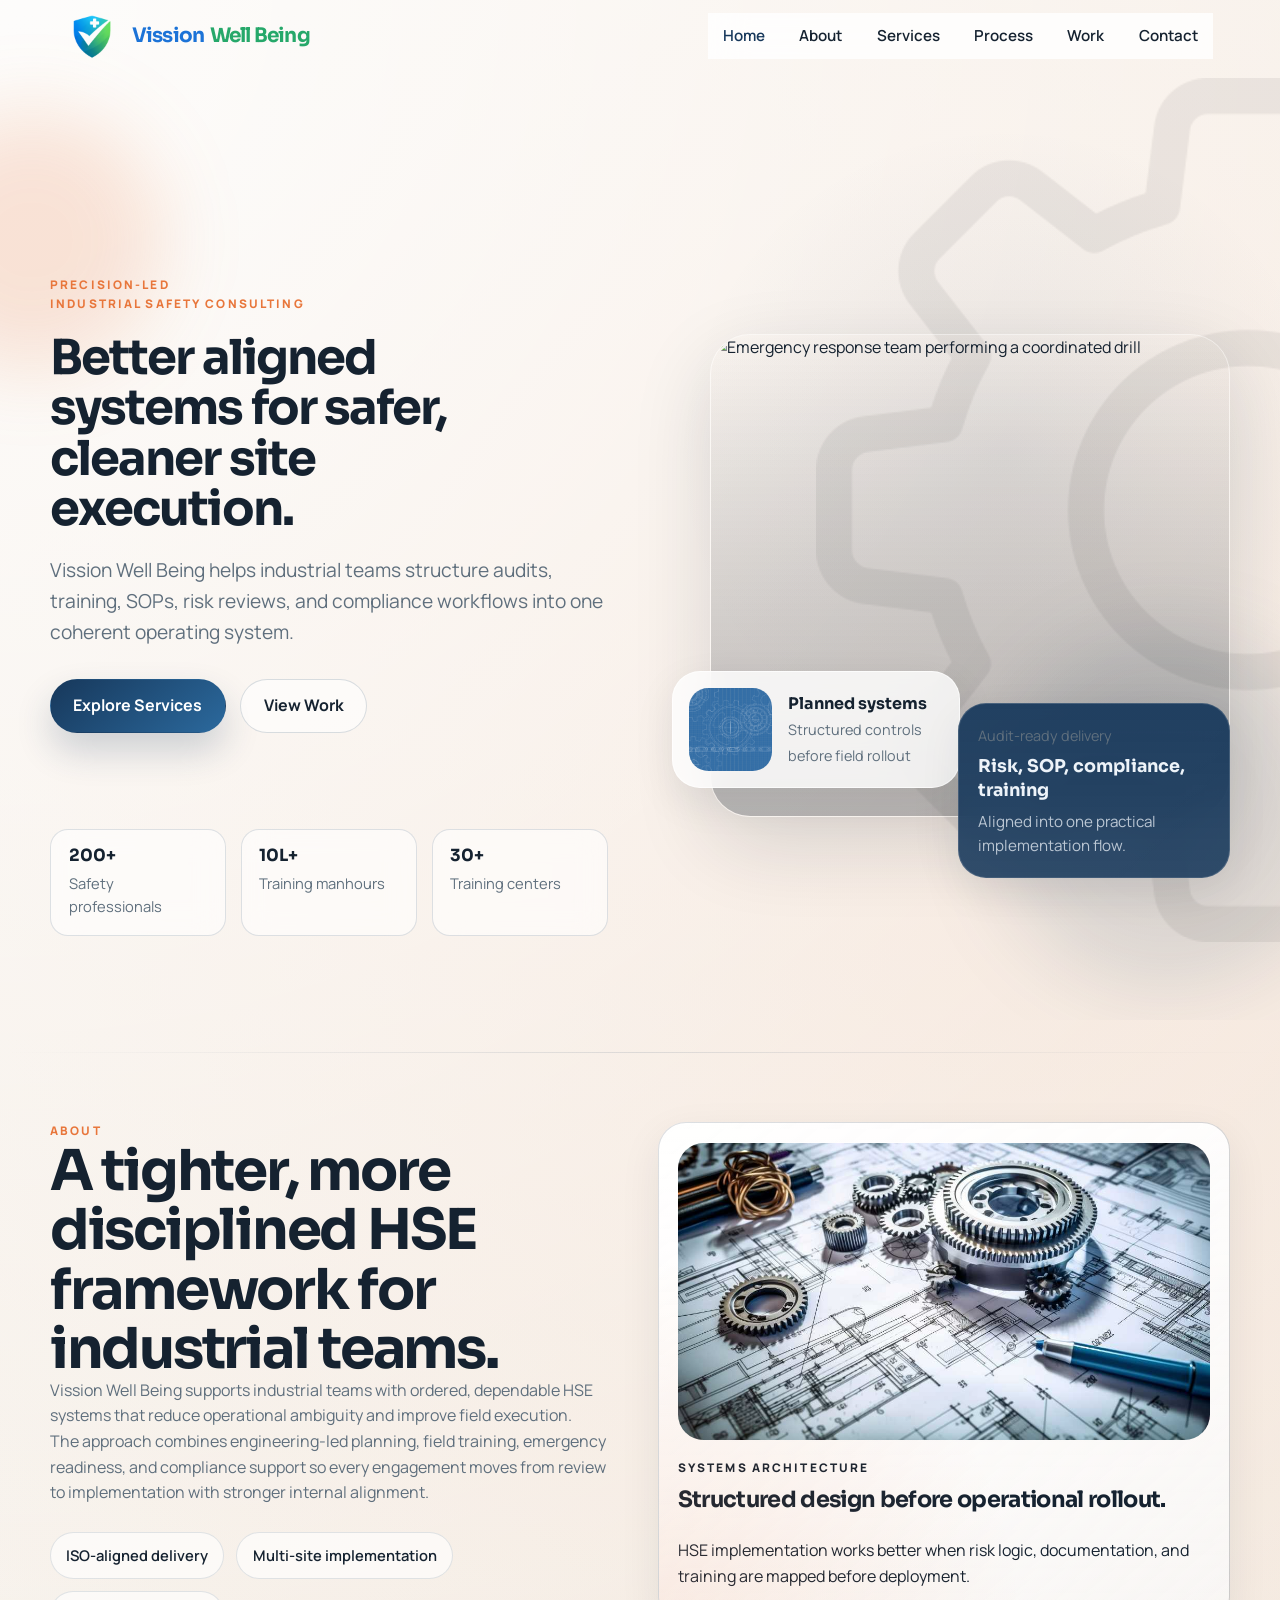
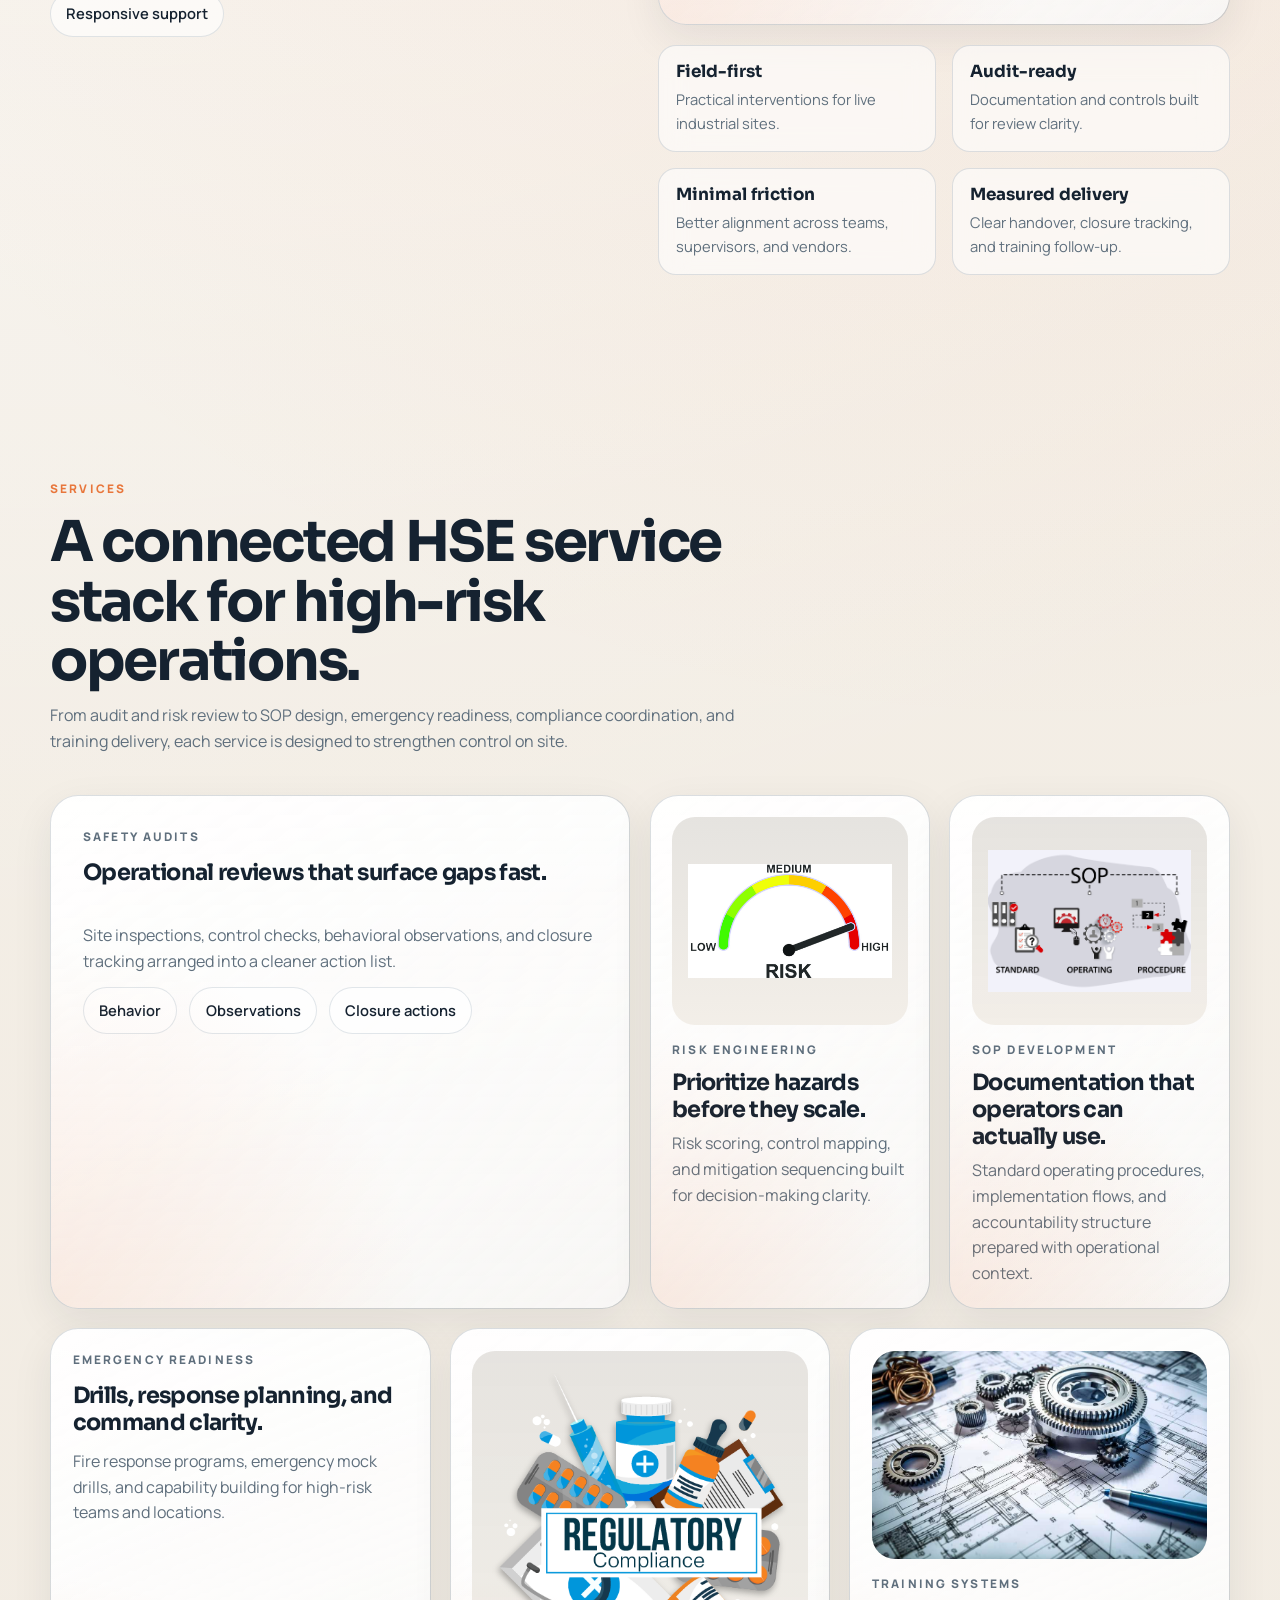
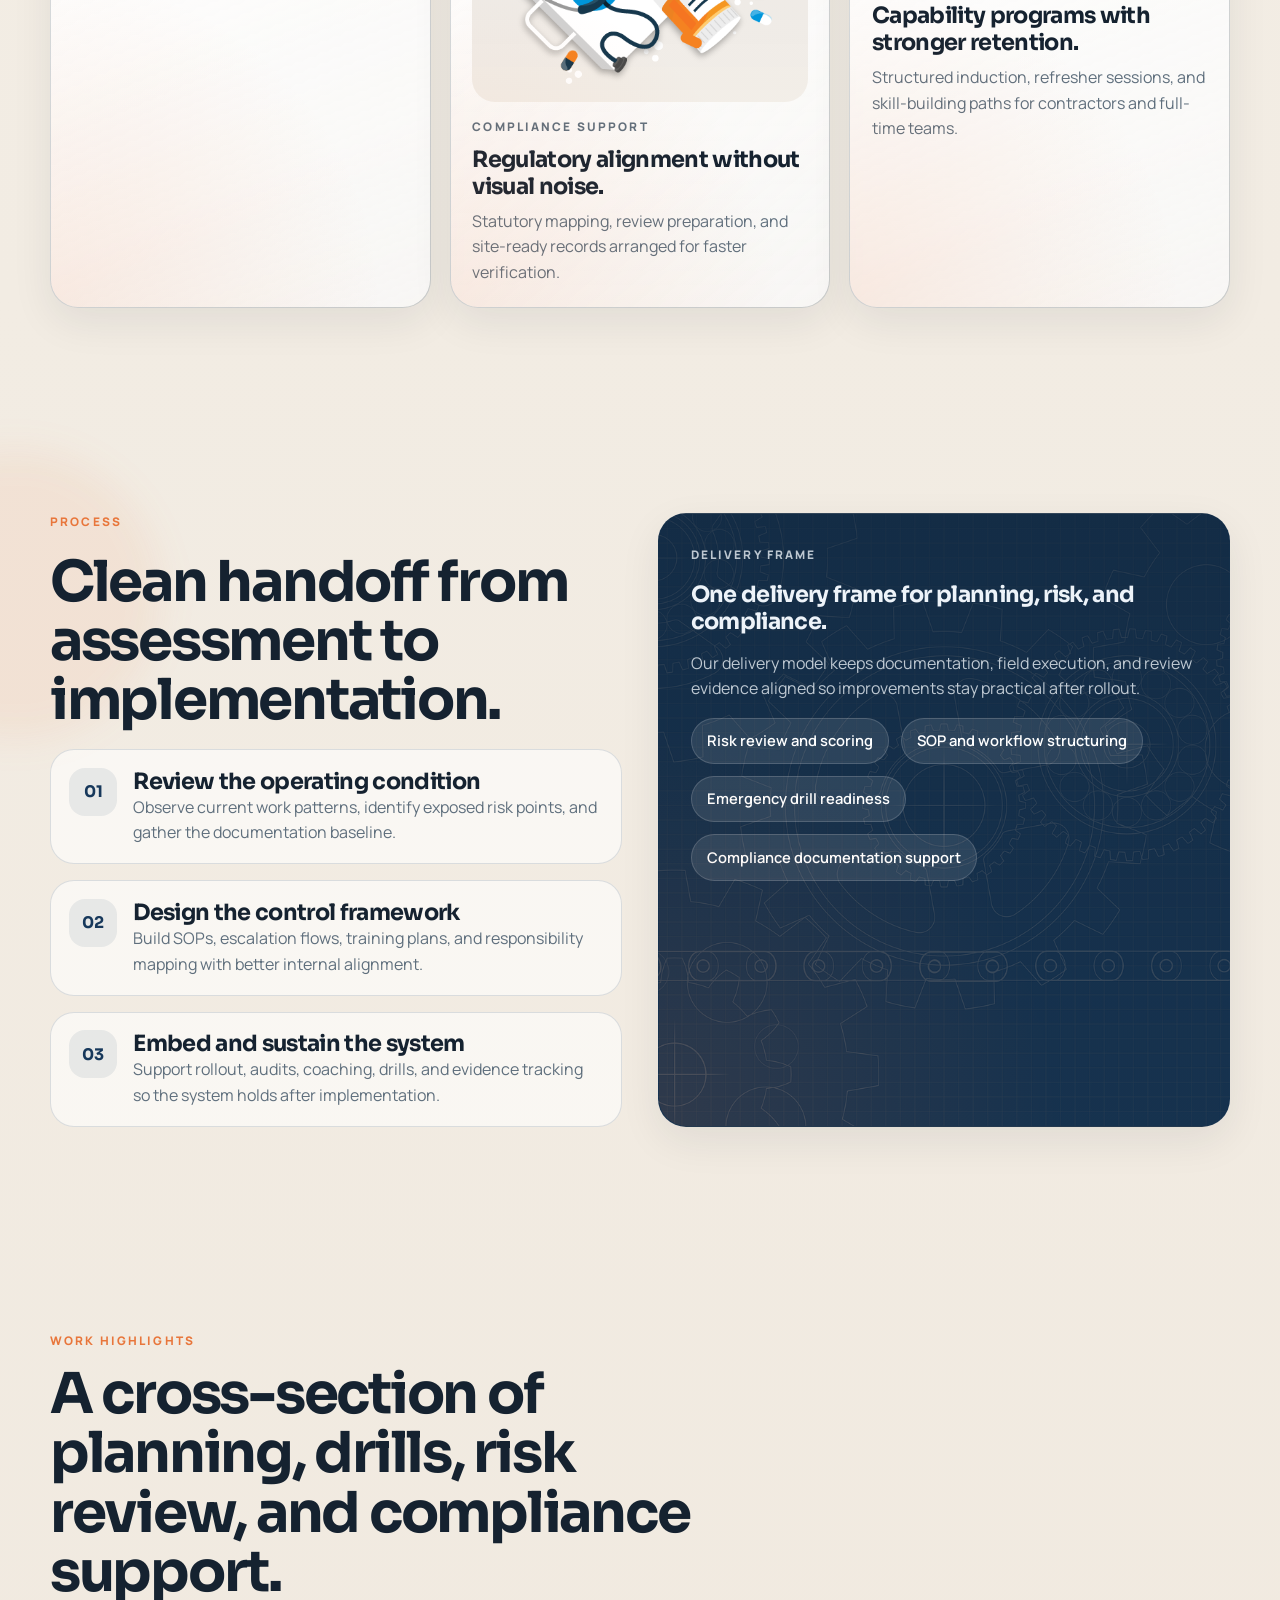
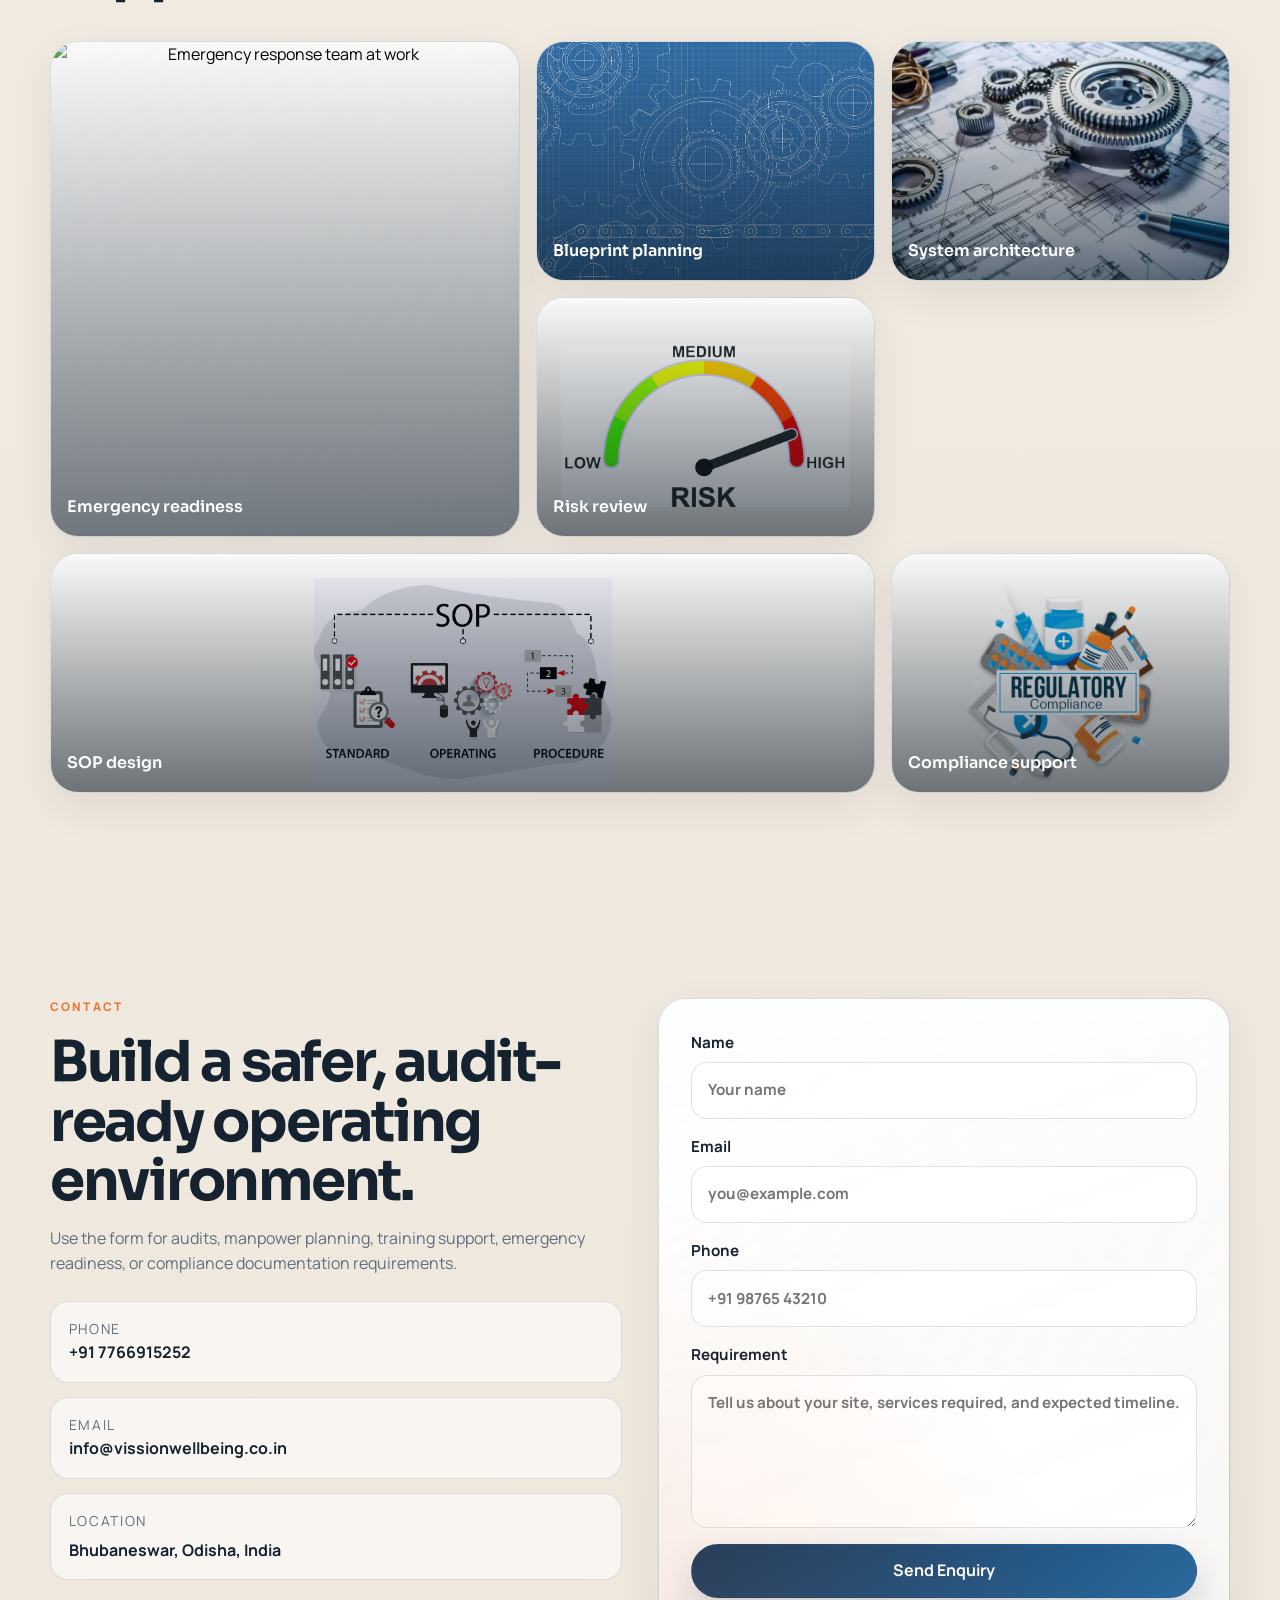
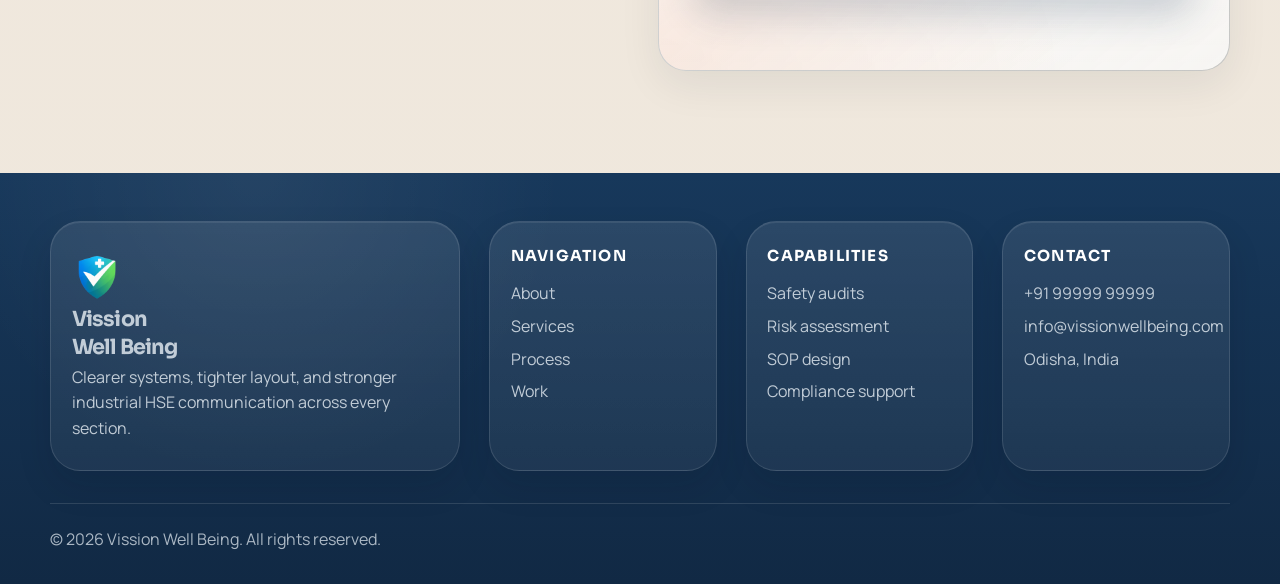
==== index.html @ a194ce51 "Updates" ====
<!doctype html>
<html lang="en">
  <head>
    <meta charset="UTF-8" />
    <meta name="viewport" content="width=device-width, initial-scale=1.0" />
    <title>Vission Well Being | HSE Consulting &amp; Safety Training</title>
    <meta
      name="description"
      content="Vission Well Being provides HSE consulting, safety audits, risk assessment, SOP development, compliance support and industrial safety training in India."
    />
    <meta
      name="keywords"
      content="HSE consulting, industrial safety, risk assessment, SOP design, compliance support, emergency readiness, Odisha"
    />
    <meta
      name="robots"
      content="index,follow,max-image-preview:large,max-snippet:-1,max-video-preview:-1"
    />
    <meta name="author" content="Vission Well Being" />
    <meta name="application-name" content="Vission Well Being" />
    <meta name="apple-mobile-web-app-title" content="Vission Well Being" />
    <meta name="format-detection" content="telephone=no" />
    <meta name="referrer" content="strict-origin-when-cross-origin" />
    <meta name="theme-color" content="#17385b" />
    <meta property="og:type" content="website" />
    <meta property="og:site_name" content="Vission Well Being" />
    <meta
      property="og:title"
      content="Vission Well Being | HSE Consulting &amp; Safety Training"
    />
    <meta
      property="og:description"
      content="HSE consulting, safety audits, risk assessment, SOP development, compliance support and industrial safety training for high-risk operations."
    />
    <meta property="og:url" content="https://vissionwellbeing.com/" />
    <meta
      property="og:image"
      content="https://vissionwellbeing.com/static/images/image1.png"
    />
    <meta
      property="og:image:alt"
      content="Emergency response team performing a coordinated drill"
    />
    <meta property="og:locale" content="en_IN" />
    <meta name="twitter:card" content="summary_large_image" />
    <meta
      name="twitter:title"
      content="Vission Well Being | HSE Consulting &amp; Safety Training"
    />
    <meta
      name="twitter:description"
      content="Audit-ready HSE consulting, safety audits, risk assessment, SOP development and industrial safety training."
    />
    <meta
      name="twitter:image"
      content="https://vissionwellbeing.com/static/images/image1.png"
    />
    <link rel="canonical" href="https://vissionwellbeing.com/" />
    <link
      rel="icon"
      type="image/x-icon"
      href="static/images/meta/favicon.ico"
    />
    <link
      rel="icon"
      type="image/png"
      sizes="16x16"
      href="static/images/meta/favicon-16x16.png"
    />
    <link
      rel="icon"
      type="image/png"
      sizes="32x32"
      href="static/images/meta/favicon-32x32.png"
    />
    <link
      rel="icon"
      type="image/png"
      sizes="96x96"
      href="static/images/meta/favicon-96x96.png"
    />
    <link
      rel="apple-touch-icon"
      sizes="180x180"
      href="static/images/meta/apple-icon-180x180.png"
    />
    <link rel="manifest" href="/manifest.json" />
    <meta name="msapplication-TileColor" content="#17385b" />
    <meta name="msapplication-config" content="/browserconfig.xml" />
    <link rel="preconnect" href="https://fonts.googleapis.com" />
    <link rel="preconnect" href="https://fonts.gstatic.com" crossorigin />
    <link
      href="https://fonts.googleapis.com/css2?family=Manrope:wght@400;500;600;700;800&family=Sora:wght@600;700;800&display=swap"
      rel="stylesheet"
    />
    <script type="application/ld+json">
      {
        "@context": "https://schema.org",
        "@graph": [
          {
            "@type": "ProfessionalService",
            "@id": "https://vissionwellbeing.com/#organization",
            "name": "Vission Well Being",
            "url": "https://vissionwellbeing.com/",
            "logo": "https://vissionwellbeing.com/static/images/logos/logo.png",
            "image": "https://vissionwellbeing.com/static/images/image1.png",
            "description": "Vission Well Being provides HSE consulting, safety audits, risk assessment, SOP development, compliance support and industrial safety training for industrial operations.",
            "telephone": "+91 99999 99999",
            "email": "info@vissionwellbeing.com",
            "areaServed": {
              "@type": "Country",
              "name": "India"
            },
            "address": {
              "@type": "PostalAddress",
              "addressLocality": "Odisha",
              "addressCountry": "IN"
            },
            "serviceType": [
              "HSE Consulting",
              "Safety Audits",
              "Risk Assessment",
              "SOP Development",
              "Compliance Support",
              "Industrial Safety Training"
            ]
          },
          {
            "@type": "WebSite",
            "@id": "https://vissionwellbeing.com/#website",
            "url": "https://vissionwellbeing.com/",
            "name": "Vission Well Being",
            "publisher": {
              "@id": "https://vissionwellbeing.com/#organization"
            },
            "inLanguage": "en-IN"
          }
        ]
      }
    </script>
    <link rel="stylesheet" href="static/css/index.css" />
  </head>
  <body>
    <header class="site-header" id="siteHeader">
      <div class="container nav-wrap">
        <a class="brand" href="#home" aria-label="Vission Well Being home">
          <img
            class="brand-logo"
            src="static/images/logos/logo.png"
            alt="Vission Well Being logo"
          />
          <span class="brand-copy">
            <span class="brand-title">
              <span class="brand-title-blue">Vission</span>
              <span class="brand-title-green">Well Being</span>
            </span>
          </span>
        </a>

        <button
          class="menu-toggle"
          id="menuToggle"
          type="button"
          aria-label="Toggle menu"
          aria-expanded="false"
          aria-controls="mainNav"
        >
          <span></span>
          <span></span>
          <span></span>
        </button>

        <nav class="main-nav" id="mainNav" aria-label="Primary navigation">
          <a href="#home">Home</a>
          <a href="#about">About</a>
          <a href="#services">Services</a>
          <a href="#process">Process</a>
          <a href="#work">Work</a>
          <a href="#contact">Contact</a>
        </nav>
      </div>
    </header>

    <main>
      <section class="hero" id="home">
        <div class="hero-orb hero-orb-left" aria-hidden="true"></div>
        <div class="hero-orb hero-orb-right" aria-hidden="true"></div>
        <div class="hero-settings" aria-hidden="true"></div>

        <div class="container hero-grid">
          <div class="hero-copy reveal">
            <p class="eyebrow">Precision-led </br>industrial safety consulting </br></br></p>
            <h1 class="hero-title">
              Better aligned systems for safer, cleaner site execution.
            </h1>
            <p class="hero-subtitle">
              Vission Well Being helps industrial teams structure audits,
              training, SOPs, risk reviews, and compliance workflows into one
              coherent operating system.
            </p>

            <div class="hero-actions">
              <a class="btn btn-primary" href="#services">Explore Services</a>
              <a class="btn btn-secondary" href="#work">View Work</a>
            </div>

            <div class="hero-metrics">
              <article>
                <strong>200+</strong>
                <span>Safety professionals</span>
              </article>
              <article>
                <strong>10L+</strong>
                <span>Training manhours</span>
              </article>
              <article>
                <strong>30+</strong>
                <span>Training centers</span>
              </article>
            </div>
          </div>

          <div class="hero-visual reveal">
            <figure class="hero-photo-card">
              <img
                src="static/images/image1.png"
                alt="Emergency response team performing a coordinated drill"
              />
            </figure>

            <article class="floating-card floating-card-blueprint">
              <img
                src="static/images/hero_background.png"
                alt="Blueprint illustration representing planned safety systems"
              />
              <div>
                <p>Planned systems</p>
                <span>Structured controls before field rollout</span>
              </div>
            </article>

            <article class="floating-card floating-card-score">
              <span class="floating-label">Audit-ready delivery</span>
              <strong>Risk, SOP, compliance, training</strong>
              <p>Aligned into one practical implementation flow.</p>
            </article>
          </div>
        </div>
      </section>

      <section class="section section-cream" id="about">
        <div class="container section-grid about-grid">
          <div class="section-copy reveal">
            <p class="section-label">About</p>
            <h2 class="section-title">
              A tighter, more disciplined HSE framework for industrial teams.
            </h2>
            <p class="section-text">
              Vission Well Being supports industrial teams with ordered,
              dependable HSE systems that reduce operational ambiguity and
              improve field execution.
            </p>
            <p class="section-text">
              The approach combines engineering-led planning, field training,
              emergency readiness, and compliance support so every engagement
              moves from review to implementation with stronger internal
              alignment.
            </p>
            <div class="pill-row">
              <span class="pill">ISO-aligned delivery</span>
              <span class="pill">Multi-site implementation</span>
              <span class="pill">Responsive support</span>
            </div>
          </div>

          <div class="about-stack reveal">
            <article class="insight-card insight-card-feature">
              <div class="insight-media">
                <img
                  src="static/images/architecture_image.png"
                  alt="Technical planning and engineering layout"
                />
              </div>
              <div class="insight-body">
                <p class="insight-kicker">Systems architecture</p>
                <h3>Structured design before operational rollout.</h3>
                <p>
                  HSE implementation works better when risk logic,
                  documentation, and training are mapped before deployment.
                </p>
              </div>
            </article>

            <div class="stats-grid">
              <article class="stat-card">
                <strong>Field-first</strong>
                <span>Practical interventions for live industrial sites.</span>
              </article>
              <article class="stat-card">
                <strong>Audit-ready</strong>
                <span
                  >Documentation and controls built for review clarity.</span
                >
              </article>
              <article class="stat-card">
                <strong>Minimal friction</strong>
                <span
                  >Better alignment across teams, supervisors, and
                  vendors.</span
                >
              </article>
              <article class="stat-card">
                <strong>Measured delivery</strong>
                <span
                  >Clear handover, closure tracking, and training
                  follow-up.</span
                >
              </article>
            </div>
          </div>
        </div>
      </section>

      <section class="section services" id="services">
        <div class="container">
          <div class="section-head reveal">
            <p class="section-label">Services</p>
            <h2 class="section-title">
              A connected HSE service stack for high-risk operations.
            </h2>
            <p class="section-text section-text-wide">
              From audit and risk review to SOP design, emergency readiness,
              compliance coordination, and training delivery, each service is
              designed to strengthen control on site.
            </p>
          </div>

          <div class="service-grid">
            <article class="service-card service-card-wide reveal">
              <p class="card-eyebrow">Safety audits</p>
              <h3>Operational reviews that surface gaps fast.</h3>
              <p>
                Site inspections, control checks, behavioral observations, and
                closure tracking arranged into a cleaner action list.
              </p>
              <div class="tag-row">
                <span>Behavior</span>
                <span>Observations</span>
                <span>Closure actions</span>
              </div>
            </article>

            <article class="service-card service-card-media reveal">
              <div class="service-media service-media-contain">
                <img
                  src="static/images/risk_score.png"
                  alt="Risk score indicator"
                />
              </div>
              <div class="service-body">
                <p class="card-eyebrow">Risk engineering</p>
                <h3>Prioritize hazards before they scale.</h3>
                <p>
                  Risk scoring, control mapping, and mitigation sequencing built
                  for decision-making clarity.
                </p>
              </div>
            </article>

            <article class="service-card service-card-media reveal">
              <div class="service-media service-media-contain">
                <img
                  src="static/images/sop.png"
                  alt="Standard operating procedure illustration"
                />
              </div>
              <div class="service-body">
                <p class="card-eyebrow">SOP development</p>
                <h3>Documentation that operators can actually use.</h3>
                <p>
                  Standard operating procedures, implementation flows, and
                  accountability structure prepared with operational context.
                </p>
              </div>
            </article>

            <article class="service-card reveal">
              <p class="card-eyebrow">Emergency readiness</p>
              <h3>Drills, response planning, and command clarity.</h3>
              <p>
                Fire response programs, emergency mock drills, and capability
                building for high-risk teams and locations.
              </p>
            </article>

            <article class="service-card service-card-media reveal">
              <div class="service-media service-media-contain">
                <img
                  src="static/images/regulatory_compliance.png"
                  alt="Regulatory compliance illustration"
                />
              </div>
              <div class="service-body">
                <p class="card-eyebrow">Compliance support</p>
                <h3>Regulatory alignment without visual noise.</h3>
                <p>
                  Statutory mapping, review preparation, and site-ready records
                  arranged for faster verification.
                </p>
              </div>
            </article>

            <article class="service-card service-card-media reveal">
              <div class="service-media">
                <img
                  src="static/images/architecture_image.png"
                  alt="Engineering design and mechanical planning"
                />
              </div>
              <div class="service-body">
                <p class="card-eyebrow">Training systems</p>
                <h3>Capability programs with stronger retention.</h3>
                <p>
                  Structured induction, refresher sessions, and skill-building
                  paths for contractors and full-time teams.
                </p>
              </div>
            </article>
          </div>
        </div>
      </section>

      <section class="section process" id="process">
        <div class="container process-grid">
          <div class="process-copy reveal">
            <p class="section-label">Process</p>
            <h2 class="section-title">
              Clean handoff from assessment to implementation.
            </h2>

            <div class="process-steps">
              <article class="process-step">
                <span>01</span>
                <div>
                  <h3>Review the operating condition</h3>
                  <p>
                    Observe current work patterns, identify exposed risk points,
                    and gather the documentation baseline.
                  </p>
                </div>
              </article>
              <article class="process-step">
                <span>02</span>
                <div>
                  <h3>Design the control framework</h3>
                  <p>
                    Build SOPs, escalation flows, training plans, and
                    responsibility mapping with better internal alignment.
                  </p>
                </div>
              </article>
              <article class="process-step">
                <span>03</span>
                <div>
                  <h3>Embed and sustain the system</h3>
                  <p>
                    Support rollout, audits, coaching, drills, and evidence
                    tracking so the system holds after implementation.
                  </p>
                </div>
              </article>
            </div>
          </div>

          <article class="process-panel reveal">
            <p class="process-panel-label">Delivery frame</p>
            <h3>One delivery frame for planning, risk, and compliance.</h3>
            <p>
              Our delivery model keeps documentation, field execution, and
              review evidence aligned so improvements stay practical after
              rollout.
            </p>
            <div class="process-checklist">
              <span>Risk review and scoring</span>
              <span>SOP and workflow structuring</span>
              <span>Emergency drill readiness</span>
              <span>Compliance documentation support</span>
            </div>
          </article>
        </div>
      </section>

      <section class="section work" id="work">
        <div class="container">
          <div class="section-head reveal">
            <p class="section-label">Work Highlights</p>
            <h2 class="section-title">
              A cross-section of planning, drills, risk review, and compliance
              support.
            </h2>
          </div>

          <div class="gallery-grid">
            <button
              class="gallery-item gallery-item-tall reveal"
              type="button"
              data-lightbox="static/images/image1.png"
              data-caption="Emergency response readiness and coordinated field execution"
            >
              <img
                src="static/images/image1.png"
                alt="Emergency response team at work"
              />
              <span>Emergency readiness</span>
            </button>

            <button
              class="gallery-item reveal"
              type="button"
              data-lightbox="static/images/hero_background.png"
              data-caption="Blueprint-led planning for safer site operations"
            >
              <img
                src="static/images/hero_background.png"
                alt="Blueprint pattern representing planned systems"
              />
              <span>Blueprint planning</span>
            </button>

            <button
              class="gallery-item reveal"
              type="button"
              data-lightbox="static/images/architecture_image.png"
              data-caption="Engineering structure and system thinking for HSE design"
            >
              <img
                src="static/images/architecture_image.png"
                alt="Technical planning and engineering layout"
              />
              <span>System architecture</span>
            </button>

            <button
              class="gallery-item gallery-item-contain reveal"
              type="button"
              data-lightbox="static/images/risk_score.png"
              data-caption="Risk scoring and prioritization for targeted action"
            >
              <img
                src="static/images/risk_score.png"
                alt="Risk scoring graphic"
              />
              <span>Risk review</span>
            </button>

            <button
              class="gallery-item gallery-item-contain reveal"
              type="button"
              data-lightbox="static/images/sop.png"
              data-caption="Standard operating procedure design and rollout planning"
            >
              <img
                src="static/images/sop.png"
                alt="Standard operating procedure layout"
              />
              <span>SOP design</span>
            </button>

            <button
              class="gallery-item gallery-item-contain reveal"
              type="button"
              data-lightbox="static/images/regulatory_compliance.png"
              data-caption="Regulatory compliance support for audit-ready delivery"
            >
              <img
                src="static/images/regulatory_compliance.png"
                alt="Regulatory compliance illustration"
              />
              <span>Compliance support</span>
            </button>
          </div>
        </div>
      </section>

      <section class="section contact" id="contact">
        <div class="container contact-grid">
          <div class="contact-copy reveal">
            <p class="section-label">Contact</p>
            <h2 class="section-title">
              Build a safer, audit-ready operating environment.
            </h2>
            <p class="section-text">
              Use the form for audits, manpower planning, training support,
              emergency readiness, or compliance documentation requirements.
            </p>

            <div class="contact-cards">
              <article>
                <span>Phone</span>
                <a href="tel:+917766915252">+91 7766915252</a>
              </article>
              <article>
                <span>Email</span>
                <a href="mailto:info@vissionwellbeing.co.in"
                  >info@vissionwellbeing.co.in</a
                >
              </article>
              <article>
                <span>Location</span>
                <p>Bhubaneswar, Odisha, India</p>
              </article>
            </div>
          </div>

          <form class="contact-form reveal" id="contactForm" novalidate>
            <label>
              Name
              <input
                type="text"
                name="name"
                placeholder="Your name"
                autocomplete="name"
                required
              />
            </label>

            <label>
              Email
              <input
                type="email"
                name="email"
                placeholder="you@example.com"
                autocomplete="email"
                required
              />
            </label>

            <label>
              Phone
              <input
                type="tel"
                name="phone"
                placeholder="+91 98765 43210"
                autocomplete="tel"
                required
              />
            </label>

            <label>
              Requirement
              <textarea
                name="requirement"
                rows="5"
                placeholder="Tell us about your site, services required, and expected timeline."
                required
              ></textarea>
            </label>

            <button class="btn btn-primary btn-full" type="submit">
              Send Enquiry
            </button>
            <p class="form-note" id="formNote" aria-live="polite"></p>
          </form>
        </div>
      </section>
    </main>

    <footer class="site-footer">
      <div class="container footer-grid">
        <div class="footer-brand-block">
          <a class="brand brand-footer" href="#home">
            <img
              class="brand-logo"
              src="static/images/logos/logo.png"
              alt="Vission Well Being logo"
            />
            <span class="brand-copy">
              <span class="brand-title">
                <span class="brand-title-blue">Vission</span>
                <span class="brand-title-green">Well Being</span>
              </span>
            </span>
          </a>
          <p>
            Clearer systems, tighter layout, and stronger industrial HSE
            communication across every section.
          </p>
        </div>

        <div>
          <h3>Navigation</h3>
          <a href="#about">About</a>
          <a href="#services">Services</a>
          <a href="#process">Process</a>
          <a href="#work">Work</a>
        </div>

        <div>
          <h3>Capabilities</h3>
          <span>Safety audits</span>
          <span>Risk assessment</span>
          <span>SOP design</span>
          <span>Compliance support</span>
        </div>

        <div>
          <h3>Contact</h3>
          <a href="tel:+919999999999">+91 99999 99999</a>
          <a href="mailto:info@vissionwellbeing.com"
            >info@vissionwellbeing.com</a
          >
          <span>Odisha, India</span>
        </div>
      </div>

      <div class="container footer-bottom">
        <p>
          &copy; <span id="year"></span> Vission Well Being. All rights
          reserved.
        </p>
      </div>
    </footer>

    <button
      class="back-to-top"
      id="backToTop"
      type="button"
      aria-label="Back to top"
    >
      Top
    </button>

    <div class="lightbox" id="lightbox" aria-hidden="true">
      <button
        class="lightbox-close"
        id="lightboxClose"
        type="button"
        aria-label="Close gallery"
      >
        Close
      </button>
      <div class="lightbox-dialog">
        <img id="lightboxImage" alt="Expanded project view" />
        <p id="lightboxCaption"></p>
      </div>
    </div>

    <script src="static/js/index.js"></script>
  </body>
</html>
---- static/css/index.css ----
:root {
  --page-bg: #f5f1ea;
  --page-bg-alt: #efe7dc;
  --surface: rgba(255, 255, 255, 0.78);
  --surface-strong: #ffffff;
  --surface-dark: #17385b;
  --text: #152230;
  --muted: #5f6f7d;
  --line: rgba(23, 56, 91, 0.14);
  --line-strong: rgba(23, 56, 91, 0.22);
  --accent: #e8763b;
  --accent-soft: #f8c9b2;
  --accent-ghost: rgba(232, 118, 59, 0.14);
  --shadow-sm: 0 14px 40px rgba(21, 34, 48, 0.08);
  --shadow-lg: 0 28px 80px rgba(21, 34, 48, 0.14);
  --radius-sm: 18px;
  --radius-md: 28px;
  --radius-lg: 40px;
  --container: 1180px;
  --header-h: 72px;
  --ease: cubic-bezier(0.22, 1, 0.36, 1);
}

*,
*::before,
*::after {
  box-sizing: border-box;
}

html {
  scroll-behavior: smooth;
  overflow-x: hidden;
}

body {
  margin: 0;
  min-width: 320px;
  width: 100%;
  font-family: Manrope, "Segoe UI", sans-serif;
  color: var(--text);
  background:
    radial-gradient(
      circle at top left,
      rgba(255, 255, 255, 0.84),
      transparent 36%
    ),
    radial-gradient(
      circle at 82% 12%,
      rgba(232, 118, 59, 0.14),
      transparent 24%
    ),
    linear-gradient(180deg, var(--page-bg), var(--page-bg-alt));
  line-height: 1.6;
  overflow-x: hidden;
}

a {
  color: inherit;
  text-decoration: none;
}

button,
input,
textarea {
  font: inherit;
}

button {
  cursor: pointer;
}

img {
  display: block;
  max-width: 100%;
}

main,
section,
footer {
  overflow-x: clip;
}

.container {
  width: min(var(--container), calc(100% - 1rem));
  margin-inline: auto;
}

.site-header {
  position: fixed;
  top: 0;
  left: 0;
  right: 0;
  z-index: 1200;
  padding: 0;
  transition:
    transform 220ms var(--ease),
    opacity 220ms var(--ease),
    padding 220ms var(--ease);
}

.site-header .container {
  width: min(var(--container), 100%);
  transition:
    width 240ms var(--ease),
    transform 240ms var(--ease);
}

.nav-wrap {
  min-height: var(--header-h);
  padding: 0.3rem 1rem;
  display: flex;
  align-items: center;
  justify-content: space-between;
  gap: 1rem;
  border-radius: 0;
  border: 1px solid transparent;
  background: transparent;
  backdrop-filter: none;
  box-shadow: none;
  transition:
    background-color 220ms var(--ease),
    border-color 220ms var(--ease),
    box-shadow 220ms var(--ease),
    transform 220ms var(--ease),
    border-radius 220ms var(--ease),
    backdrop-filter 220ms var(--ease);
}

.site-header.scrolled {
  padding-top: 0.45rem;
}

.site-header.scrolled .container {
  width: min(var(--container), calc(100% - 0.9rem));
  transform: translateY(0);
}

.site-header.scrolled .nav-wrap {
  border-radius: 1.35rem;
  background:
    linear-gradient(
      180deg,
      rgba(255, 255, 255, 0.82),
      rgba(255, 255, 255, 0.62)
    ),
    linear-gradient(
      135deg,
      rgba(255, 255, 255, 0.44),
      rgba(255, 255, 255, 0.12)
    );
  border-color: rgba(255, 255, 255, 0.7);
  backdrop-filter: blur(22px) saturate(140%);
  box-shadow:
    0 22px 48px rgba(21, 34, 48, 0.12),
    inset 0 1px 0 rgba(255, 255, 255, 0.62);
  animation: navDetach 320ms var(--ease);
}

@keyframes navDetach {
  0% {
    transform: translateY(-0.4rem) scale(0.985);
    opacity: 0.75;
  }
  100% {
    transform: translateY(0) scale(1);
    opacity: 1;
  }
}

.brand {
  display: inline-flex;
  align-items: center;
  gap: 0.9rem;
  min-width: 0;
  max-width: min(100%, 22rem);
}

.brand-logo {
  width: clamp(2.65rem, 4.8vw, 3.15rem);
  height: clamp(2.65rem, 4.8vw, 3.15rem);
  flex: 0 0 auto;
  object-fit: contain;
}

.brand-copy {
  display: grid;
  min-width: 0;
}

.brand-title {
  display: flex;
  flex-wrap: wrap;
  gap: 0.35rem;
  align-items: center;
  font-family: Sora, Manrope, sans-serif;
  font-size: clamp(1rem, 2vw, 1.25rem);
  font-weight: 700;
  letter-spacing: -0.04em;
  line-height: 1;
}

.brand-title-blue {
  color: #1c73d7;
}

.brand-title-green {
  color: #26a86a;
}

.main-nav {
  position: fixed;
  top: calc(var(--header-h) + 0.55rem);
  left: 50%;
  width: min(var(--container), calc(100vw - 2rem));
  padding: 0.75rem;
  display: grid;
  gap: 0.4rem;
  border-radius: 1.75rem;
  border: 1px solid rgba(255, 255, 255, 0.48);
  box-shadow: 0 24px 54px rgba(21, 34, 48, 0.16);
  transform: translateX(-50%) translateY(-0.9rem) scale(0.96);
  opacity: 0;
  visibility: hidden;
  transition:
    transform 220ms var(--ease),
    opacity 220ms var(--ease),
    visibility 220ms var(--ease);
}

.main-nav.open {
  transform: translateX(-50%) translateY(0) scale(1);
  opacity: 1;
  visibility: visible;
}

.main-nav a {
  padding: 0.8rem 0.95rem;
  border-radius: 999px;
  color: rgba(21, 34, 48, 0.9);
  font-size: 0.95rem;
  font-weight: 600;
  transition:
    background-color 180ms var(--ease),
    color 180ms var(--ease),
    transform 180ms var(--ease);
}

.main-nav a:hover,
.main-nav a.active {
  color: var(--surface-dark);
  background: rgba(23, 56, 91, 0.08);
  transform: translateX(0.2rem);
}

.menu-toggle {
  width: 3rem;
  height: 3rem;
  border: 1px solid rgba(23, 56, 91, 0.14);
  border-radius: 1rem;
  display: inline-grid;
  align-content: center;
  gap: 0.33rem;
  padding-inline: 0.7rem;
  background: rgba(255, 255, 255, 0.6);
  color: var(--text);
}

.menu-toggle span {
  height: 2px;
  background: currentColor;
  border-radius: 999px;
  transition:
    transform 180ms var(--ease),
    opacity 180ms var(--ease);
}

.menu-toggle.active span:nth-child(1) {
  transform: translateY(0.46rem) rotate(45deg);
}

.menu-toggle.active span:nth-child(2) {
  opacity: 0;
}

.menu-toggle.active span:nth-child(3) {
  transform: translateY(-0.46rem) rotate(-45deg);
}

.hero {
  position: relative;
  min-height: 100vh;
  min-height: 100svh;
  padding: calc(var(--header-h) + 9rem) 0 1.5rem;
  display: flex;
  align-items: stretch;
  overflow: clip;
}

.hero::before {
  content: "";
  position: absolute;
  inset: 10% -6% auto auto;
  width: min(44rem, 78vw);
  aspect-ratio: 1 / 1;
  border-radius: 50%;
  background: radial-gradient(circle, rgba(23, 56, 91, 0.08), transparent 66%);
  pointer-events: none;
}

.hero-settings {
  position: absolute;
  top: 50%;
  left: calc(100% - 2rem);
  z-index: 0;
  width: min(96vh, 66rem);
  height: min(96vh, 66rem);
  background: url("../images/settings.png") center/contain no-repeat;
  opacity: 0.06;
  transform: translate(-50%, -50%);
  transform-origin: center;
  pointer-events: none;
  filter: saturate(0.95) contrast(1.02);
  animation: heroSettingsSpin 34s linear infinite;
  will-change: transform;
}

@keyframes heroSettingsSpin {
  from {
    transform: translate(-50%, -50%) rotate(0deg);
  }
  to {
    transform: translate(-50%, -50%) rotate(360deg);
  }
}

@keyframes heroSettingsSpinMobile {
  from {
    transform: translate(-50%, 0) rotate(0deg);
  }
  to {
    transform: translate(-50%, 0) rotate(360deg);
  }
}

.hero-orb {
  position: absolute;
  border-radius: 50%;
  filter: blur(40px);
  pointer-events: none;
}

.hero-orb-left {
  top: 7rem;
  left: -6rem;
  width: 16rem;
  height: 16rem;
  background: rgba(232, 118, 59, 0.18);
}

.hero-orb-right {
  right: -4rem;
  bottom: 2rem;
  width: 22rem;
  height: 22rem;
  background: rgba(23, 56, 91, 0.12);
}

.hero-grid {
  display: grid;
  align-items: center;
  gap: clamp(2rem, 5vw, 4.75rem);
  min-height: calc(100vh - var(--header-h) - 3rem);
  min-height: calc(100svh - var(--header-h) - 3rem);
  position: relative;
  z-index: 1;
}

.hero-copy {
  min-width: 0;
}

.eyebrow,
.section-label,
.card-eyebrow,
.insight-kicker,
.process-panel-label {
  margin: 0;
  font-size: 0.74rem;
  font-weight: 800;
  letter-spacing: 0.18em;
  text-transform: uppercase;
}

.eyebrow,
.section-label,
.card-eyebrow,
.process-panel-label {
  color: var(--accent);
}

.hero-title,
.section-title {
  margin: 0;
  font-family: Sora, Manrope, sans-serif;
  font-weight: 700;
  letter-spacing: -0.04em;
  line-height: 1.05;
}

.hero-title {
  max-width: 12ch;
  font-size: clamp(1.5rem, 5.2vw, 3rem);
}

.hero-subtitle,
.section-text,
.service-card p,
.process-step p,
.process-panel p,
.contact-cards p {
  margin: 0;
  color: var(--muted);
}

.hero-subtitle {
  max-width: 38rem;
  margin-top: 1.3rem;
  font-size: clamp(1rem, 1.9vw, 1.2rem);
}

.hero-actions {
  margin-top: 2rem;
  display: flex;
  flex-wrap: wrap;
  gap: 0.9rem;
}

.btn {
  min-height: 3.35rem;
  padding: 0 1.4rem;
  border-radius: 999px;
  display: inline-flex;
  align-items: center;
  justify-content: center;
  border: 1px solid transparent;
  font-weight: 700;
  transition:
    transform 200ms var(--ease),
    box-shadow 200ms var(--ease),
    background-color 200ms var(--ease),
    border-color 200ms var(--ease);
}

.btn:hover {
  transform: translateY(-2px);
}

.btn:disabled {
  cursor: wait;
  opacity: 0.75;
  transform: none;
  box-shadow: none;
}

.btn-primary {
  background: linear-gradient(140deg, #17385b, #2b699d);
  color: #fff;
  box-shadow: 0 18px 36px rgba(23, 56, 91, 0.2);
}

.btn-secondary {
  border-color: rgba(23, 56, 91, 0.16);
  background: rgba(255, 255, 255, 0.58);
  color: var(--text);
}

.btn-full {
  width: 100%;
}

.hero-metrics {
  margin-top: 6rem;
  display: grid;
  grid-template-columns: repeat(3, minmax(0, 1fr));
  gap: 0.9rem;
}

.hero-metrics article,
.stat-card,
.contact-cards article {
  padding: 1rem 1.1rem;
  border-radius: var(--radius-sm);
  border: 1px solid var(--line);
  background: rgba(255, 255, 255, 0.58);
  backdrop-filter: blur(14px);
}

.hero-metrics strong,
.stat-card strong {
  display: block;
  font-family: Sora, Manrope, sans-serif;
  font-size: 1.05rem;
  line-height: 1.2;
}

.hero-metrics span,
.stat-card span {
  display: block;
  margin-top: 0.35rem;
  color: var(--muted);
  font-size: 0.92rem;
}

.hero-visual {
  position: relative;
  min-height: clamp(22rem, 48vw, 34rem);
  min-width: 0;
}

.hero-photo-card {
  position: absolute;
  inset: 0 0 3.8rem 2.4rem;
  margin: 0;
  overflow: hidden;
  border-radius: var(--radius-lg);
  border: 1px solid rgba(255, 255, 255, 0.42);
  box-shadow: var(--shadow-lg);
}

.hero-photo-card::after {
  content: "";
  position: absolute;
  inset: 0;
  background: linear-gradient(
    180deg,
    rgba(11, 24, 37, 0),
    rgba(11, 24, 37, 0.28)
  );
}

.hero-photo-card img {
  width: 100%;
  height: 100%;
  object-fit: cover;
}

.floating-card {
  position: absolute;
  max-width: calc(100% - 0.75rem);
  border-radius: 1.75rem;
  border: 1px solid rgba(255, 255, 255, 0.7);
  background: rgba(255, 255, 255, 0.8);
  backdrop-filter: blur(18px);
  box-shadow: var(--shadow-sm);
}

.floating-card-blueprint {
  left: 0;
  bottom: 5.6rem;
  width: min(18rem, 78%);
  display: grid;
  grid-template-columns: 5.2rem 1fr;
  gap: 1rem;
  align-items: center;
  padding: 1rem;
}

.floating-card-blueprint img {
  width: 100%;
  aspect-ratio: 1 / 1;
  object-fit: cover;
  border-radius: 1.2rem;
}

.floating-card-blueprint p,
.floating-card-score p {
  margin: 0;
}

.floating-card-blueprint p,
.floating-card-score strong {
  font-family: Sora, Manrope, sans-serif;
  font-weight: 700;
}

.floating-card-blueprint span,
.floating-label {
  color: var(--muted);
  font-size: 0.9rem;
}

.floating-card-score {
  right: 0;
  bottom: 0;
  width: min(17rem, 78%);
  padding: 1.15rem 1.2rem;
  background:
    linear-gradient(180deg, rgba(23, 56, 91, 0.94), rgba(23, 56, 91, 0.88)),
    linear-gradient(140deg, rgba(255, 255, 255, 0.08), rgba(255, 255, 255, 0));
  color: #edf3f9;
  border-color: rgba(255, 255, 255, 0.14);
}

.floating-card-score strong {
  display: block;
  margin-top: 0.45rem;
  font-size: 1.1rem;
  line-height: 1.35;
}

.floating-card-score p {
  margin-top: 0.45rem;
  color: rgba(237, 243, 249, 0.74);
  font-size: 0.95rem;
}

.section {
  padding: clamp(4.8rem, 8vw, 7.8rem) 0;
}

.section-cream {
  position: relative;
}

.section-cream::before {
  content: "";
  position: absolute;
  inset: 2rem 0 auto;
  height: 1px;
  background: linear-gradient(
    90deg,
    transparent,
    rgba(23, 56, 91, 0.12),
    transparent
  );
}

.section-grid,
.contact-grid,
.process-grid {
  display: grid;
  gap: clamp(1.5rem, 3vw, 2.2rem);
}

.hero-grid > *,
.section-grid > *,
.contact-grid > *,
.process-grid > *,
.service-grid > *,
.footer-grid > * {
  min-width: 0;
}

.section-head {
  display: grid;
  gap: 0.85rem;
  margin-bottom: clamp(1.75rem, 4vw, 2.5rem);
}

.section-title {
  max-width: 16ch;
  font-size: clamp(2rem, 4.4vw, 3.8rem);
}

.section-text {
  max-width: 40rem;
  font-size: 1rem;
}

.section-text-wide {
  max-width: 46rem;
}

.pill-row,
.tag-row,
.process-checklist {
  display: flex;
  flex-wrap: wrap;
  gap: 0.75rem;
}

.pill,
.tag-row span,
.process-checklist span {
  padding: 0.65rem 0.95rem;
  border-radius: 999px;
  border: 1px solid rgba(23, 56, 91, 0.12);
  background: rgba(255, 255, 255, 0.62);
  font-size: 0.92rem;
  font-weight: 600;
  color: var(--text);
}

.pill-row {
  margin-top: 1.65rem;
}

.about-stack {
  display: grid;
  gap: 1.25rem;
}

.insight-card,
.service-card,
.process-panel,
.contact-form {
  position: relative;
  overflow: hidden;
  border-radius: var(--radius-md);
  border: 1px solid var(--line);
  background:
    linear-gradient(180deg, rgba(255, 255, 255, 0.86), rgba(255, 255, 255, 0.7))
      padding-box,
    linear-gradient(140deg, rgba(255, 255, 255, 0.7), rgba(23, 56, 91, 0.06))
      border-box;
  box-shadow: var(--shadow-sm);
}

.insight-card::before,
.service-card::before,
.process-panel::before,
.contact-form::before {
  content: "";
  position: absolute;
  inset: auto auto 0 0;
  width: 100%;
  height: 100%;
  background: radial-gradient(
    circle at bottom left,
    rgba(232, 118, 59, 0.12),
    transparent 48%
  );
  pointer-events: none;
}

.insight-card-feature {
  padding: 1.2rem;
  display: grid;
  gap: 1.15rem;
}

.insight-media {
  border-radius: 1.6rem;
  overflow: hidden;
  min-height: 15rem;
}

.insight-media img {
  width: 100%;
  height: 100%;
  object-fit: cover;
}

.insight-body {
  display: grid;
  gap: 0.55rem;
}

.insight-body h3,
.service-body h3,
.service-card h3,
.process-step h3,
.process-panel h3,
.contact-form h3 {
  margin: 0;
  font-family: Sora, Manrope, sans-serif;
  font-size: 1.4rem;
  line-height: 1.2;
  letter-spacing: -0.03em;
}

.stats-grid {
  display: grid;
  grid-template-columns: repeat(2, minmax(0, 1fr));
  gap: 1rem;
}

.service-grid {
  display: grid;
  gap: 1rem;
  align-items: stretch;
}

.service-card {
  min-height: 100%;
  padding: 1.35rem;
  display: grid;
  align-content: start;
  gap: 0.8rem;
  transition:
    transform 220ms var(--ease),
    box-shadow 220ms var(--ease),
    border-color 220ms var(--ease);
}

.service-card:hover,
.gallery-item:hover,
.insight-card:hover,
.process-panel:hover,
.contact-form:hover {
  transform: translateY(-4px);
  box-shadow: var(--shadow-lg);
  border-color: var(--line-strong);
}

.service-card-wide {
  align-content: start;
  padding: clamp(1.4rem, 3vw, 2rem);
}

.service-card-media {
  display: grid;
  grid-template-rows: minmax(12.5rem, auto) auto;
  gap: 1rem;
}

.service-media {
  border-radius: 1.45rem;
  overflow: hidden;
  min-height: 13rem;
  background:
    linear-gradient(180deg, rgba(23, 56, 91, 0.08), rgba(23, 56, 91, 0.02)),
    #f7f2eb;
}

.service-media img {
  width: 100%;
  height: 100%;
  object-fit: cover;
}

.service-media-contain {
  display: grid;
  place-items: center;
  padding: 1rem;
}

.service-media-contain img {
  object-fit: contain;
}

.service-body {
  display: grid;
  gap: 0.55rem;
}

.service-card h3,
.service-body h3 {
  min-height: 3.2rem;
}

.service-card p:last-child,
.service-body p:last-child {
  margin-top: auto;
}

.process {
  position: relative;
}

.process::before {
  content: "";
  position: absolute;
  inset: 5% auto auto -8rem;
  width: 18rem;
  height: 18rem;
  border-radius: 50%;
  background: rgba(232, 118, 59, 0.08);
  filter: blur(18px);
}

.process-copy {
  display: grid;
  gap: 1.25rem;
}

.process-steps {
  display: grid;
  gap: 1rem;
}

.process-step {
  display: grid;
  grid-template-columns: auto 1fr;
  gap: 1rem;
  align-items: start;
  padding: 1.1rem 1.15rem;
  border: 1px solid var(--line);
  border-radius: 1.5rem;
  background: rgba(255, 255, 255, 0.58);
}

.process-step span {
  width: 3rem;
  height: 3rem;
  border-radius: 1rem;
  display: grid;
  place-items: center;
  background: rgba(23, 56, 91, 0.08);
  color: var(--surface-dark);
  font-family: Sora, Manrope, sans-serif;
  font-weight: 700;
}

.process-panel {
  display: grid;
  align-content: start;
  gap: 1rem;
  padding: clamp(1.5rem, 3vw, 2rem);
  background:
    linear-gradient(180deg, rgba(16, 37, 59, 0.9), rgba(16, 37, 59, 0.82)),
    url("../images/hero_background.png") center/cover no-repeat;
  color: #edf3f9;
}

.process-panel p {
  color: rgba(237, 243, 249, 0.78);
}

.process-checklist span {
  background: rgba(255, 255, 255, 0.1);
  border-color: rgba(255, 255, 255, 0.16);
  color: #fff;
}

.work {
  position: relative;
}

.gallery-grid {
  display: grid;
  gap: 1rem;
}

.gallery-item {
  position: relative;
  padding: 0;
  border: 1px solid var(--line);
  border-radius: var(--radius-md);
  overflow: hidden;
  background:
    linear-gradient(180deg, rgba(255, 255, 255, 0.85), rgba(255, 255, 255, 0.7))
      padding-box,
    linear-gradient(140deg, rgba(255, 255, 255, 0.7), rgba(23, 56, 91, 0.06))
      border-box;
  box-shadow: var(--shadow-sm);
  transition:
    transform 220ms var(--ease),
    box-shadow 220ms var(--ease),
    border-color 220ms var(--ease);
}

.gallery-item::after {
  content: "";
  position: absolute;
  inset: 0;
  background: linear-gradient(
    180deg,
    rgba(11, 24, 37, 0.02),
    rgba(11, 24, 37, 0.58)
  );
}

.gallery-item img {
  width: 100%;
  height: 100%;
  min-height: 16rem;
  object-fit: cover;
  transition:
    transform 260ms var(--ease),
    filter 260ms var(--ease);
}

.gallery-item:hover img {
  transform: scale(1.04);
  filter: saturate(1.05);
}

.gallery-item span {
  position: absolute;
  left: 1rem;
  right: 1rem;
  bottom: 1rem;
  z-index: 1;
  font-family: Sora, Manrope, sans-serif;
  font-size: 1rem;
  font-weight: 600;
  color: #fff;
  text-align: left;
}

.gallery-item-contain {
  background:
    linear-gradient(
        180deg,
        rgba(255, 255, 255, 0.94),
        rgba(255, 255, 255, 0.82)
      )
      padding-box,
    linear-gradient(140deg, rgba(255, 255, 255, 0.7), rgba(23, 56, 91, 0.06))
      border-box;
}

.gallery-item-contain img {
  object-fit: contain;
  padding: 1.5rem;
  background: linear-gradient(180deg, #fefefe, #f3efe8);
}

.contact-grid {
  align-items: start;
}

.contact-copy {
  display: grid;
  gap: 1rem;
}

.contact-cards {
  display: grid;
  gap: 0.9rem;
  margin-top: 0.5rem;
}

.contact-cards article span {
  display: block;
  color: var(--muted);
  font-size: 0.86rem;
  text-transform: uppercase;
  letter-spacing: 0.12em;
}

.contact-cards a,
.contact-cards p {
  margin-top: 0.35rem;
  font-weight: 700;
  font-size: 1rem;
  color: var(--text);
}

.contact-form {
  display: grid;
  gap: 1rem;
  padding: clamp(1.4rem, 3vw, 2rem);
}

.contact-form label {
  display: grid;
  gap: 0.45rem;
  font-size: 0.95rem;
  font-weight: 700;
}

.contact-form input,
.contact-form textarea {
  width: 100%;
  padding: 0.95rem 1rem;
  border: 1px solid rgba(23, 56, 91, 0.14);
  border-radius: 1rem;
  background: rgba(255, 255, 255, 0.84);
  color: var(--text);
  transition:
    border-color 180ms var(--ease),
    box-shadow 180ms var(--ease),
    background-color 180ms var(--ease);
}

.contact-form input:focus,
.contact-form textarea:focus {
  outline: none;
  border-color: rgba(23, 56, 91, 0.34);
  box-shadow: 0 0 0 4px rgba(23, 56, 91, 0.08);
  background: rgba(255, 255, 255, 0.98);
}

.contact-form textarea {
  resize: vertical;
  min-height: 8.5rem;
}

.contact-form input.invalid,
.contact-form textarea.invalid {
  border-color: #d43d26;
  box-shadow: 0 0 0 4px rgba(212, 61, 38, 0.08);
}

.form-note {
  min-height: 1.5rem;
  margin: 0;
  font-size: 0.94rem;
  font-weight: 600;
}

.form-note.error {
  color: #c33721;
}

.form-note.success {
  color: #1c6c5a;
}

.site-footer {
  padding: 3rem 0 2rem;
  background:
    radial-gradient(
      circle at 20% 0%,
      rgba(255, 255, 255, 0.06),
      transparent 28%
    ),
    linear-gradient(180deg, #17385b, #112944);
  color: rgba(237, 243, 249, 0.84);
}

.footer-grid {
  display: grid;
  gap: 1.8rem;
}

.footer-grid > div {
  padding: 1.35rem 1.3rem;
  border-radius: 1.9rem;
  border: 1px solid rgba(255, 255, 255, 0.12);
  background:
    linear-gradient(
      180deg,
      rgba(255, 255, 255, 0.07),
      rgba(255, 255, 255, 0.03)
    ),
    rgba(255, 255, 255, 0.02);
  box-shadow:
    inset 0 1px 0 rgba(255, 255, 255, 0.08),
    0 16px 34px rgba(7, 18, 30, 0.12);
}

.footer-grid h3 {
  margin: 0 0 0.8rem;
  font-family: Sora, Manrope, sans-serif;
  font-size: 0.95rem;
  letter-spacing: 0.08em;
  text-transform: uppercase;
  color: #fff;
}

.footer-grid a,
.footer-grid span,
.footer-grid p {
  display: block;
  margin: 0.45rem 0;
  color: rgba(237, 243, 249, 0.78);
}

.footer-brand-block p {
  max-width: 22rem;
}

.brand-footer {
  margin-bottom: 0.8rem;
}

.brand-footer .brand-title {
  font-size: clamp(1.05rem, 2vw, 1.3rem);
}

.footer-bottom {
  margin-top: 2rem;
  padding-top: 1.4rem;
  border-top: 1px solid rgba(255, 255, 255, 0.12);
}

.footer-bottom p {
  margin: 0;
  color: rgba(237, 243, 249, 0.7);
}

.back-to-top {
  position: fixed;
  right: 1rem;
  bottom: 1rem;
  z-index: 1000;
  width: 3rem;
  height: 3rem;
  border: 0;
  border-radius: 999px;
  display: grid;
  place-items: center;
  background: #17385b;
  color: #fff;
  box-shadow: 0 16px 30px rgba(23, 56, 91, 0.24);
  opacity: 0;
  visibility: hidden;
  transform: translateY(0.7rem);
  transition:
    opacity 180ms var(--ease),
    visibility 180ms var(--ease),
    transform 180ms var(--ease);
}

.back-to-top.show {
  opacity: 1;
  visibility: visible;
  transform: translateY(0);
}

.lightbox {
  position: fixed;
  inset: 0;
  z-index: 1400;
  display: grid;
  place-items: center;
  padding: 1.5rem;
  background: rgba(10, 22, 35, 0.78);
  backdrop-filter: blur(12px);
  opacity: 0;
  visibility: hidden;
  transition:
    opacity 180ms var(--ease),
    visibility 180ms var(--ease);
}

.lightbox.open {
  opacity: 1;
  visibility: visible;
}

.lightbox-dialog {
  width: min(64rem, 100%);
}

.lightbox-dialog img {
  width: 100%;
  max-height: 74vh;
  object-fit: contain;
  border-radius: 1.5rem;
  background: rgba(255, 255, 255, 0.08);
}

.lightbox-dialog p {
  margin: 0.9rem 0 0;
  color: #fff;
  text-align: center;
}

.lightbox-close {
  position: absolute;
  top: 1.25rem;
  right: 1.25rem;
  min-height: 2.75rem;
  padding: 0 1rem;
  border-radius: 999px;
  border: 1px solid rgba(255, 255, 255, 0.2);
  background: rgba(255, 255, 255, 0.1);
  color: #fff;
}

.reveal {
  opacity: 0;
  transform: translateY(1.1rem);
  transition:
    opacity 620ms var(--ease),
    transform 620ms var(--ease);
}

.reveal.in-view {
  opacity: 1;
  transform: translateY(0);
}

@media (min-width: 760px) {
  .hero-grid,
  .about-grid,
  .contact-grid,
  .process-grid {
    grid-template-columns: minmax(0, 1fr) minmax(0, 1fr);
  }

  .service-grid {
    grid-template-columns: repeat(2, minmax(0, 1fr));
    gap: 1.15rem;
  }

  .service-card-wide {
    grid-column: span 2;
  }

  .gallery-grid {
    grid-template-columns: repeat(2, minmax(0, 1fr));
    grid-auto-rows: 16rem;
  }

  .gallery-item-tall {
    grid-row: span 2;
  }

  .footer-grid {
    grid-template-columns: 1.8fr 1fr 1fr 1fr;
  }
}

@media (max-width: 980px) {
  .hero {
    padding-top: calc(var(--header-h) + 1.8rem);
    padding-bottom: 1rem;
  }

  .hero-settings {
    left: calc(100% - 1rem);
    width: min(72vh, 44rem);
    height: min(72vh, 44rem);
    opacity: 0.12;
  }

  .hero-grid {
    grid-template-columns: 1fr;
    align-content: center;
    gap: 1.5rem;
    min-height: calc(100svh - var(--header-h) - 1.5rem);
  }

  .hero-copy {
    max-width: 42rem;
  }

  .hero-title {
    max-width: 11ch;
    font-size: clamp(2.1rem, 6vw, 3.6rem);
  }

  .hero-subtitle {
    max-width: 34rem;
  }

  .hero-visual {
    width: min(100%, 34rem);
    margin-inline: auto;
    min-height: clamp(20rem, 62vw, 28rem);
  }

  .hero-photo-card {
    inset: 0 0.2rem 3.2rem 1.4rem;
  }

  .floating-card-blueprint {
    bottom: 4.8rem;
    width: min(16rem, 72%);
  }

  .floating-card-score {
    width: min(14.5rem, 70%);
  }
}

@media (min-width: 1080px) {
  .main-nav {
    position: static;
    top: auto;
    left: auto;
    width: auto;
    padding: 0;
    display: inline-flex;
    align-items: center;
    gap: 0.25rem;
    border-radius: 0;
    /* blurry background */
    background: rgba(255, 255, 255, 0.8);
    backdrop-filter: blur(18px);
    border: 0;
    box-shadow: none;
    opacity: 1;
    visibility: visible;
    transform: none !important;
  }

  .main-nav a {
    color: var(--text);
    padding: 0.7rem 0.95rem;
  }

  .main-nav a:hover,
  .main-nav a.active {
    color: var(--surface-dark);
    background: transparent;
    transform: none;
  }

  .menu-toggle {
    display: none;
  }

  .service-grid {
    grid-template-columns: repeat(12, minmax(0, 1fr));
    gap: 1.2rem;
  }

  .service-card-wide {
    grid-column: span 6;
    min-height: 100%;
  }

  .service-grid .service-card:nth-child(2),
  .service-grid .service-card:nth-child(3) {
    grid-column: span 3;
  }

  .service-grid .service-card:nth-child(4) {
    grid-column: span 4;
  }

  .service-grid .service-card:nth-child(5),
  .service-grid .service-card:nth-child(6) {
    grid-column: span 4;
  }

  .gallery-grid {
    grid-template-columns: 1.25fr 0.9fr 0.9fr;
    grid-auto-rows: 15rem;
  }

  .gallery-grid .gallery-item:nth-child(5) {
    grid-column: span 2;
  }
}

@media (max-width: 759px) {
  .site-header {
    padding-top: 0;
  }

  .site-header.scrolled {
    padding-top: 0.35rem;
  }

  .site-header.scrolled .container {
    width: calc(100% - 0.65rem);
  }

  .nav-wrap {
    min-height: 4rem;
    padding: 0.28rem 0.8rem;
  }

  .site-header.scrolled .nav-wrap {
    border-radius: 1.1rem;
  }

  .hero {
    padding-top: calc(var(--header-h) + 2rem);
    padding-bottom: 1rem;
  }

  .hero-settings {
    left: calc(100% - 0.45rem);
    width: min(64vh, 30rem);
    height: min(64vh, 30rem);
    opacity: 0.11;
  }

  .hero-photo-card {
    inset: 0 0.35rem 7rem;
  }

  .floating-card-blueprint {
    width: min(16rem, calc(100% - 1rem));
  }

  .floating-card-score {
    width: min(15rem, calc(100% - 1rem));
  }

  .hero-metrics,
  .stats-grid {
    grid-template-columns: 1fr;
  }
}

@media (max-width: 560px) {
  .container {
    width: min(var(--container), calc(100% - 1.25rem));
  }

  .brand {
    gap: 0.65rem;
    max-width: calc(100% - 3.75rem);
  }

  .brand-title {
    font-size: 0.94rem;
    gap: 0.28rem;
  }

  .hero-title,
  .section-title {
    max-width: none;
  }

  .hero {
    padding-top: calc(var(--header-h) + 1.4rem);
    padding-bottom: 0.85rem;
  }

  .hero-settings {
    top: 8rem;
    left: calc(100% - 0.2rem);
    width: 18rem;
    height: 18rem;
    opacity: 0.1;
    transform: translate(-50%, 0);
    animation-name: heroSettingsSpinMobile;
  }

  .hero-grid {
    display: grid;
    gap: 1.35rem;
    align-content: center;
    min-height: calc(100svh - var(--header-h) - 0.9rem);
  }

  .hero-title {
    font-size: clamp(1.9rem, 8.2vw, 2.55rem);
    line-height: 1.04;
  }

  .hero-copy {
    margin-top: 0;
    padding-bottom: 0;
  }

  .hero-subtitle {
    margin-top: 0.95rem;
    font-size: 0.97rem;
  }

  .hero-actions {
    margin-top: 1.35rem;
    gap: 0.7rem;
  }

  .hero-actions .btn {
    width: auto;
  }

  .hero-visual {
    min-height: auto;
    display: grid;
    gap: 1rem;
  }

  .hero-actions,
  .pill-row,
  .tag-row,
  .process-checklist {
    gap: 0.6rem;
  }

  .btn,
  .menu-toggle,
  .back-to-top {
    min-height: 3rem;
  }

  .hero-metrics {
    grid-template-columns: 1fr;
    margin-top: 5.2rem;
    gap: 0.8rem;
  }

  .hero-photo-card {
    position: relative;
    inset: auto;
    min-height: 15rem;
    margin: 0;
  }

  .floating-card-blueprint {
    position: relative;
    left: auto;
    bottom: auto;
    width: 100%;
    max-width: none;
    grid-template-columns: 3.6rem 1fr;
    gap: 0.65rem;
    padding: 0.7rem;
  }

  .floating-card-score {
    position: relative;
    left: auto;
    right: auto;
    bottom: auto;
    width: 100%;
    max-width: none;
    padding: 0.85rem 0.9rem;
  }

  .main-nav {
    top: calc(var(--header-h) + 0.45rem);
    width: calc(100vw - 1rem);
    background: rgba(255, 255, 255, 1);
    backdrop-filter: blur(1px);
  }

  .footer-grid > div {
    padding: 1.15rem 1rem;
    border-radius: 1.5rem;
  }

  .process-step {
    grid-template-columns: 1fr;
  }
}

@media (prefers-reduced-motion: reduce) {
  html {
    scroll-behavior: auto;
  }

  *,
  *::before,
  *::after {
    animation: none !important;
    transition: none !important;
  }

  .reveal {
    opacity: 1;
    transform: none;
  }
}
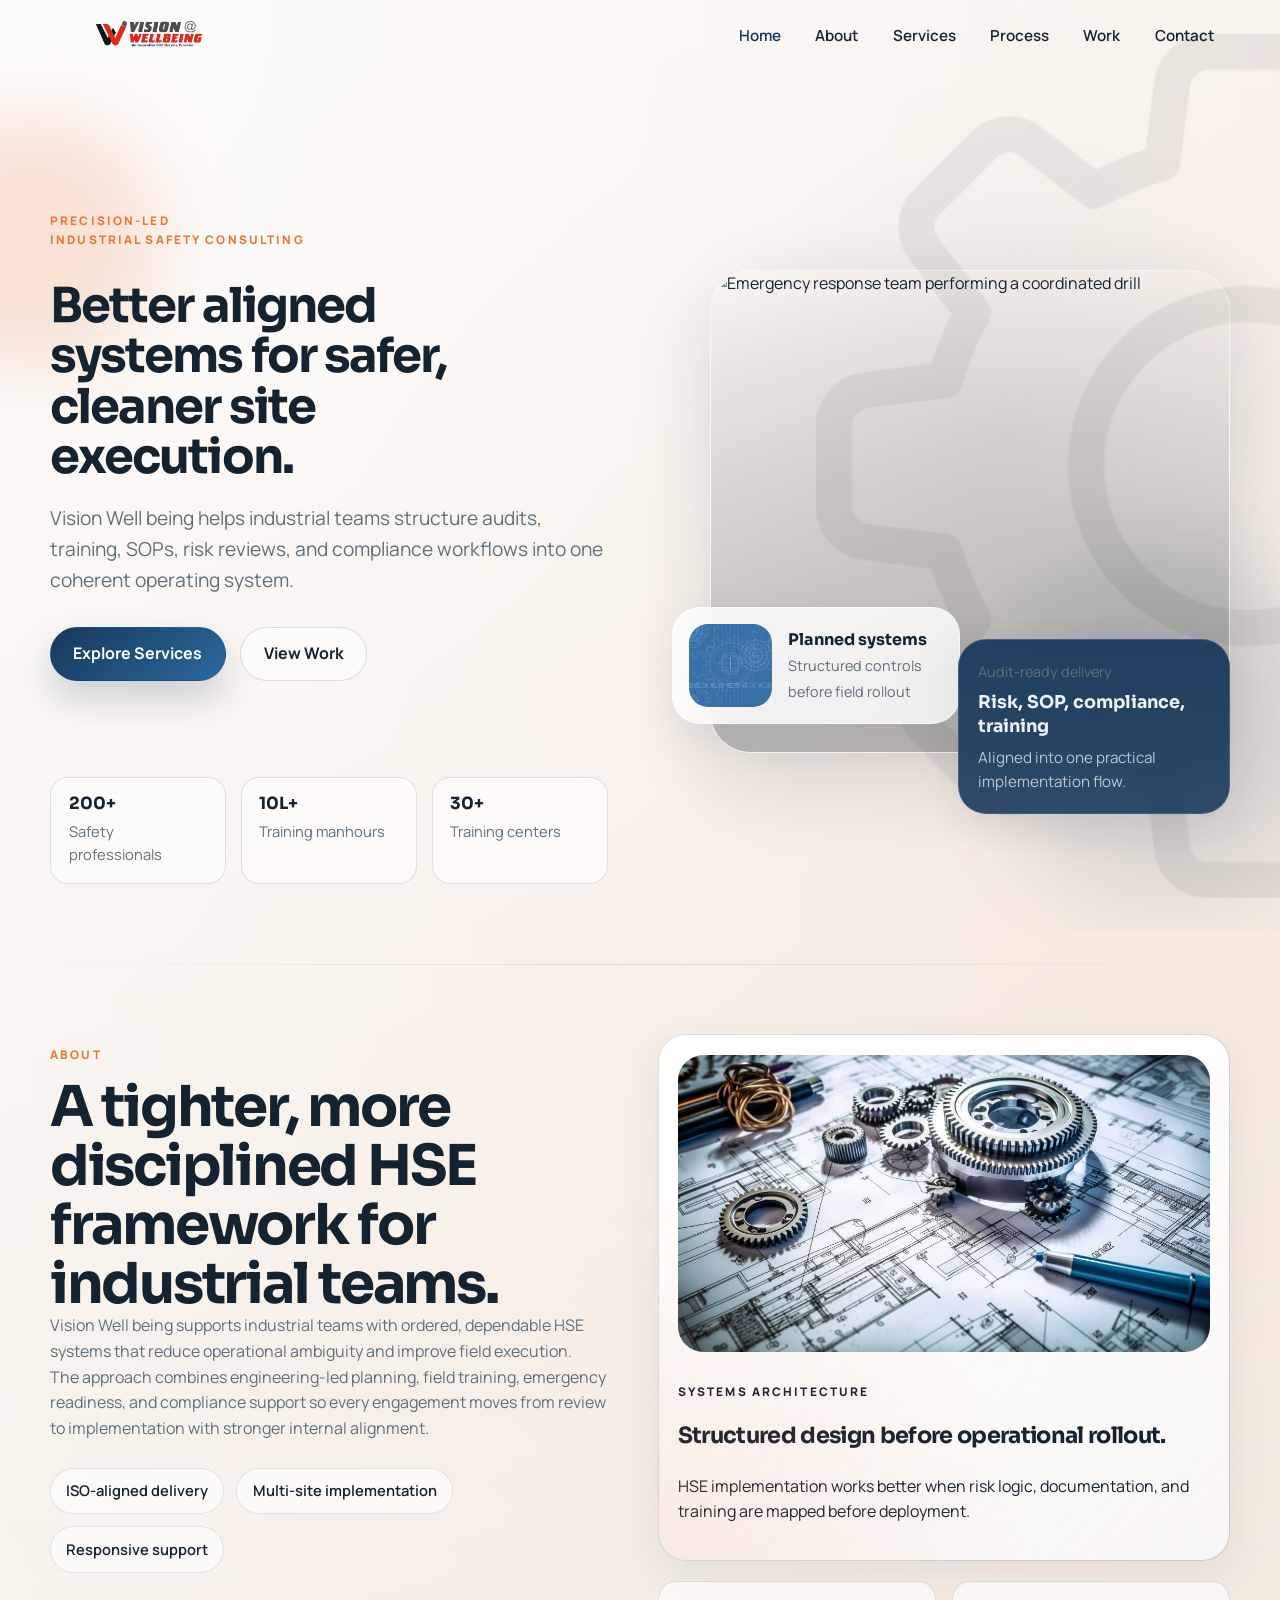
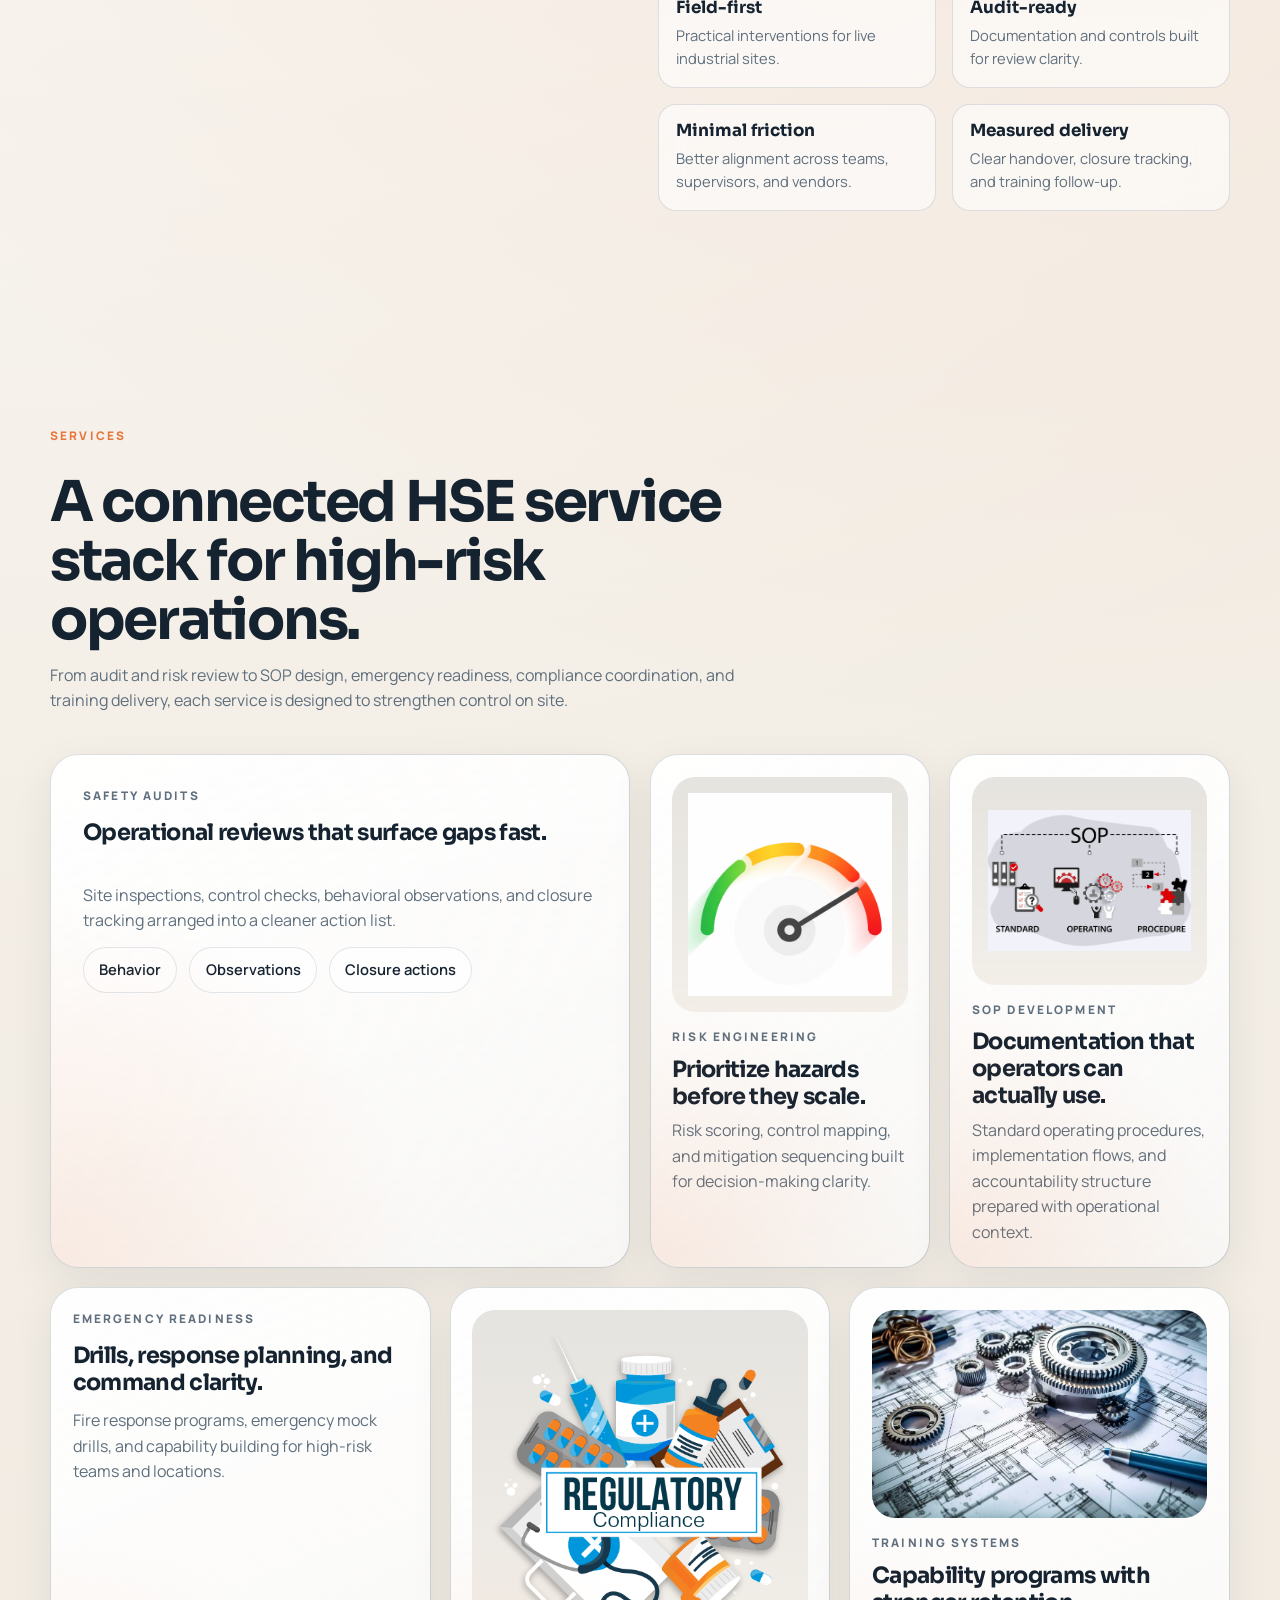
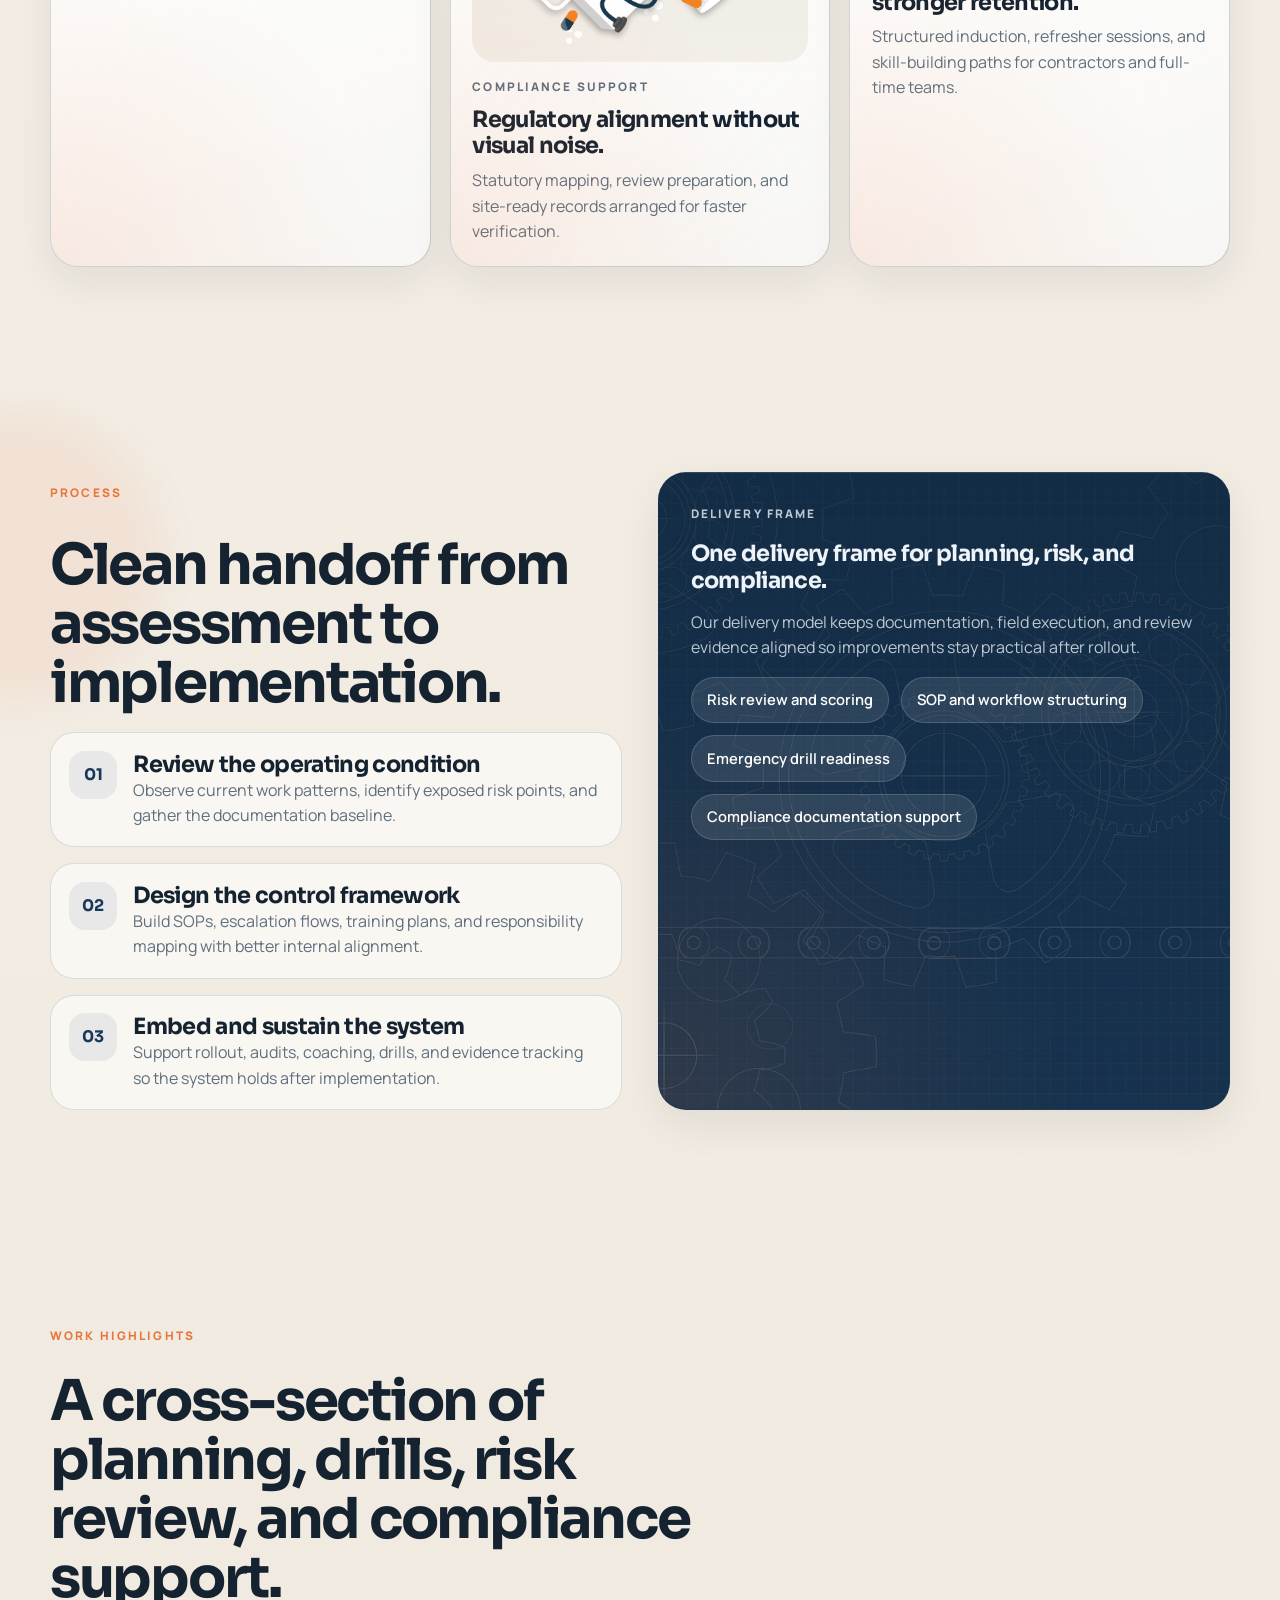
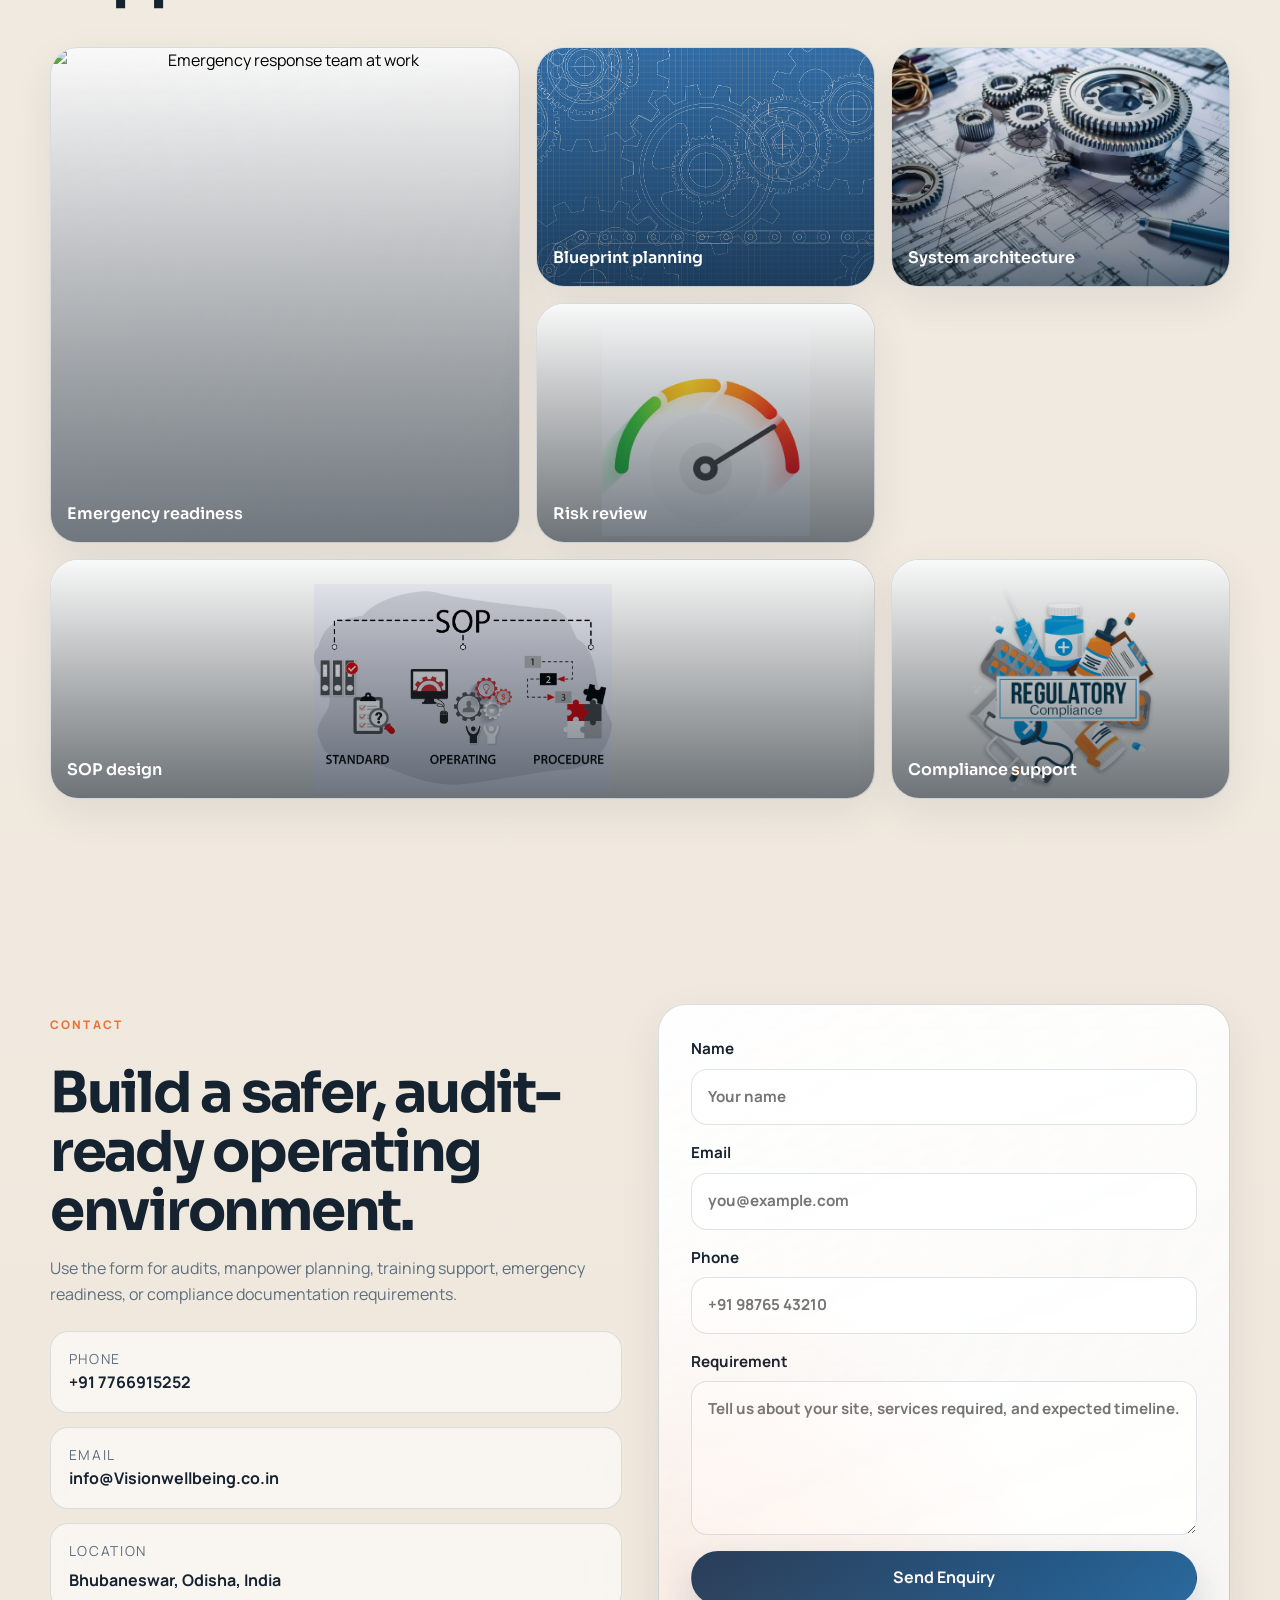
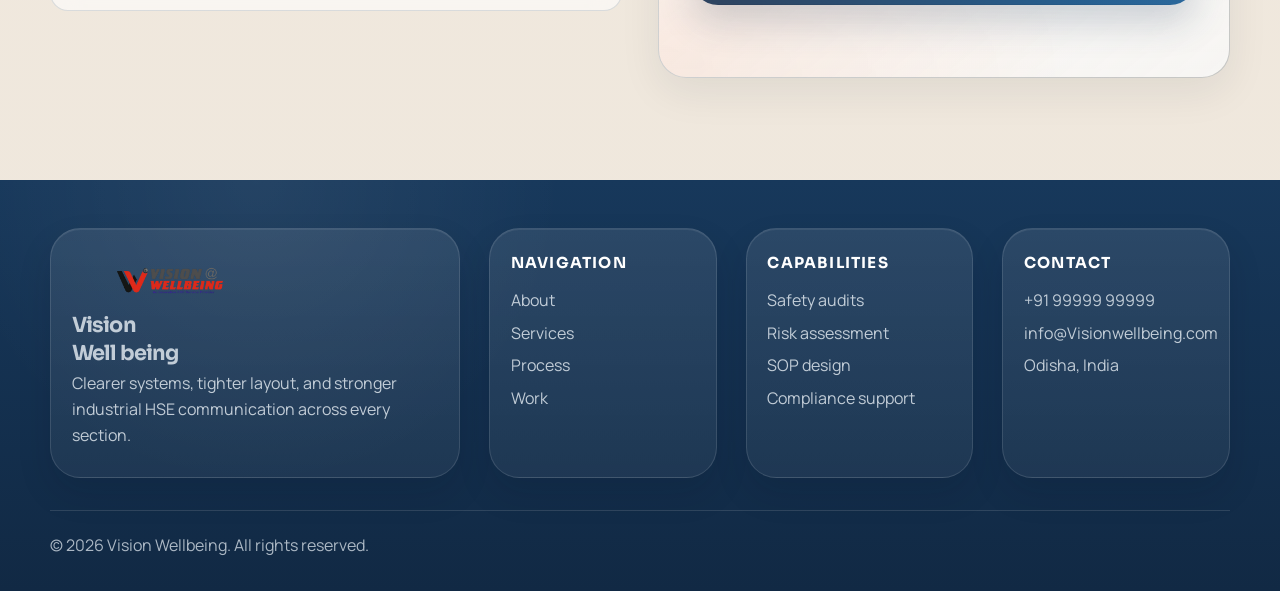
==== commit 94e3d2c9: "updates" ====
--- a/index.html
+++ b/index.html
@@ -3,10 +3,10 @@
   <head>
     <meta charset="UTF-8" />
     <meta name="viewport" content="width=device-width, initial-scale=1.0" />
-    <title>Vission Well Being | HSE Consulting &amp; Safety Training</title>
+    <title>Vision Wellbeing | HSE Consulting &amp; Safety Training</title>
     <meta
       name="description"
-      content="Vission Well Being provides HSE consulting, safety audits, risk assessment, SOP development, compliance support and industrial safety training in India."
+      content="Vision Wellbeing provides HSE consulting, safety audits, risk assessment, SOP development, compliance support and industrial safety training in India."
     />
     <meta
       name="keywords"
@@ -16,26 +16,26 @@
       name="robots"
       content="index,follow,max-image-preview:large,max-snippet:-1,max-video-preview:-1"
     />
-    <meta name="author" content="Vission Well Being" />
-    <meta name="application-name" content="Vission Well Being" />
-    <meta name="apple-mobile-web-app-title" content="Vission Well Being" />
+    <meta name="author" content="Vision Wellbeing" />
+    <meta name="application-name" content="Vision Wellbeing" />
+    <meta name="apple-mobile-web-app-title" content="Vision Wellbeing" />
     <meta name="format-detection" content="telephone=no" />
     <meta name="referrer" content="strict-origin-when-cross-origin" />
     <meta name="theme-color" content="#17385b" />
     <meta property="og:type" content="website" />
-    <meta property="og:site_name" content="Vission Well Being" />
+    <meta property="og:site_name" content="Vision Wellbeing" />
     <meta
       property="og:title"
-      content="Vission Well Being | HSE Consulting &amp; Safety Training"
+      content="Vision Wellbeing | HSE Consulting &amp; Safety Training"
     />
     <meta
       property="og:description"
       content="HSE consulting, safety audits, risk assessment, SOP development, compliance support and industrial safety training for high-risk operations."
     />
-    <meta property="og:url" content="https://vissionwellbeing.com/" />
+    <meta property="og:url" content="https://Visionwellbeing.com/" />
     <meta
       property="og:image"
-      content="https://vissionwellbeing.com/static/images/image1.png"
+      content="https://Visionwellbeing.com/static/images/image1.png"
     />
     <meta
       property="og:image:alt"
@@ -45,7 +45,7 @@
     <meta name="twitter:card" content="summary_large_image" />
     <meta
       name="twitter:title"
-      content="Vission Well Being | HSE Consulting &amp; Safety Training"
+      content="Vision Wellbeing | HSE Consulting &amp; Safety Training"
     />
     <meta
       name="twitter:description"
@@ -53,9 +53,9 @@
     />
     <meta
       name="twitter:image"
-      content="https://vissionwellbeing.com/static/images/image1.png"
-    />
-    <link rel="canonical" href="https://vissionwellbeing.com/" />
+      content="https://Visionwellbeing.com/static/images/image1.png"
+    />
+    <link rel="canonical" href="https://Visionwellbeing.com/" />
     <link
       rel="icon"
       type="image/x-icon"
@@ -99,14 +99,14 @@
         "@graph": [
           {
             "@type": "ProfessionalService",
-            "@id": "https://vissionwellbeing.com/#organization",
-            "name": "Vission Well Being",
-            "url": "https://vissionwellbeing.com/",
-            "logo": "https://vissionwellbeing.com/static/images/logos/logo.png",
-            "image": "https://vissionwellbeing.com/static/images/image1.png",
-            "description": "Vission Well Being provides HSE consulting, safety audits, risk assessment, SOP development, compliance support and industrial safety training for industrial operations.",
+            "@id": "https://Visionwellbeing.com/#organization",
+            "name": "Vision Well being",
+            "url": "https://Visionwellbeing.com/",
+            "logo": "https://Visionwellbeing.com/static/images/logos/logo.png",
+            "image": "https://Visionwellbeing.com/sta tic/images/image1.png",
+            "description": "Vision Well being provides HSE consulting, safety audits, risk assessment, SOP development, compliance support and industrial safety training for industrial operations.",
             "telephone": "+91 99999 99999",
-            "email": "info@vissionwellbeing.com",
+            "email": "info@Visionwellbeing.com",
             "areaServed": {
               "@type": "Country",
               "name": "India"
@@ -127,11 +127,11 @@
           },
           {
             "@type": "WebSite",
-            "@id": "https://vissionwellbeing.com/#website",
-            "url": "https://vissionwellbeing.com/",
-            "name": "Vission Well Being",
+            "@id": "https://Visionwellbeing.com/#website",
+            "url": "https://Visionwellbeing.com/",
+            "name": "Vision WellBeing",
             "publisher": {
-              "@id": "https://vissionwellbeing.com/#organization"
+              "@id": "https://Visionwellbeing.com/#organization"
             },
             "inLanguage": "en-IN"
           }
@@ -143,18 +143,18 @@
   <body>
     <header class="site-header" id="siteHeader">
       <div class="container nav-wrap">
-        <a class="brand" href="#home" aria-label="Vission Well Being home">
+        <a class="brand" href="#home" aria-label="Vision WellBeing home">
           <img
             class="brand-logo"
             src="static/images/logos/logo.png"
-            alt="Vission Well Being logo"
+            alt="Vision Well being logo"
           />
-          <span class="brand-copy">
+          <!-- <span class="brand-copy">
             <span class="brand-title">
-              <span class="brand-title-blue">Vission</span>
-              <span class="brand-title-green">Well Being</span>
+              <span class="brand-title-blue">Vision</span>
+              <span class="brand-title-green">Well being</span>
             </span>
-          </span>
+          </span> -->
         </a>
 
         <button
@@ -170,7 +170,7 @@
           <span></span>
         </button>
 
-        <nav class="main-nav" id="mainNav" aria-label="Primary navigation">
+        <nav class="main-nav" id="mainNav" aria-label="Primary navigation", >
           <a href="#home">Home</a>
           <a href="#about">About</a>
           <a href="#services">Services</a>
@@ -194,7 +194,7 @@
               Better aligned systems for safer, cleaner site execution.
             </h1>
             <p class="hero-subtitle">
-              Vission Well Being helps industrial teams structure audits,
+              Vision Well being helps industrial teams structure audits,
               training, SOPs, risk reviews, and compliance workflows into one
               coherent operating system.
             </p>
@@ -256,7 +256,7 @@
               A tighter, more disciplined HSE framework for industrial teams.
             </h2>
             <p class="section-text">
-              Vission Well Being supports industrial teams with ordered,
+              Vision Well being supports industrial teams with ordered,
               dependable HSE systems that reduce operational ambiguity and
               improve field execution.
             </p>
@@ -601,8 +601,8 @@
               </article>
               <article>
                 <span>Email</span>
-                <a href="mailto:info@vissionwellbeing.co.in"
-                  >info@vissionwellbeing.co.in</a
+                <a href="mailto:info@Visionwellbeing.co.in"
+                  >info@Visionwellbeing.co.in</a
                 >
               </article>
               <article>
@@ -672,12 +672,12 @@
             <img
               class="brand-logo"
               src="static/images/logos/logo.png"
-              alt="Vission Well Being logo"
+              alt="Vision Well being logo"
             />
             <span class="brand-copy">
               <span class="brand-title">
-                <span class="brand-title-blue">Vission</span>
-                <span class="brand-title-green">Well Being</span>
+                <span class="brand-title-blue">Vision</span>
+                <span class="brand-title-green">Well being</span>
               </span>
             </span>
           </a>
@@ -706,8 +706,8 @@
         <div>
           <h3>Contact</h3>
           <a href="tel:+919999999999">+91 99999 99999</a>
-          <a href="mailto:info@vissionwellbeing.com"
-            >info@vissionwellbeing.com</a
+          <a href="mailto:info@Visionwellbeing.com"
+            >info@Visionwellbeing.com</a
           >
           <span>Odisha, India</span>
         </div>
@@ -715,7 +715,7 @@
 
       <div class="container footer-bottom">
         <p>
-          &copy; <span id="year"></span> Vission Well Being. All rights
+          &copy; <span id="year"></span> Vision Wellbeing. All rights
           reserved.
         </p>
       </div>
--- a/static/css/index.css
+++ b/static/css/index.css
@@ -83,6 +83,7 @@
 .container {
   width: min(var(--container), calc(100% - 1rem));
   margin-inline: auto;
+  /* padding-inline: 0.5rem; */
 }
 
 .site-header {
@@ -99,7 +100,9 @@
 }
 
 .site-header .container {
-  width: min(var(--container), 100%);
+  /* width: min(var(--container), 100%); */
+  width: min(var(--container), calc(100% - 1rem));
+  margin-inline: auto;
   transition:
     width 240ms var(--ease),
     transform 240ms var(--ease);
@@ -107,7 +110,8 @@
 
 .nav-wrap {
   min-height: var(--header-h);
-  padding: 0.3rem 1rem;
+  /* padding: 0.3rem 1rem; */
+  padding: 0.3rem 0;
   display: flex;
   align-items: center;
   justify-content: space-between;
@@ -131,7 +135,8 @@
 }
 
 .site-header.scrolled .container {
-  width: min(var(--container), calc(100% - 0.9rem));
+  /* width: min(var(--container), calc(100% - 0.9rem)); */
+  width: min(var(--container), calc(100% - 1rem));
   transform: translateY(0);
 }
 
@@ -149,6 +154,7 @@
       rgba(255, 255, 255, 0.12)
     );
   border-color: rgba(255, 255, 255, 0.7);
+
   backdrop-filter: blur(22px) saturate(140%);
   box-shadow:
     0 22px 48px rgba(21, 34, 48, 0.12),
@@ -169,6 +175,7 @@
 
 .brand {
   display: inline-flex;
+
   align-items: center;
   gap: 0.9rem;
   min-width: 0;
@@ -176,8 +183,9 @@
 }
 
 .brand-logo {
-  width: clamp(2.65rem, 4.8vw, 3.15rem);
+  width: clamp(12.65rem, 4.8vw, 10.15rem);
   height: clamp(2.65rem, 4.8vw, 3.15rem);
+  padding: 4px 20px;
   flex: 0 0 auto;
   object-fit: contain;
 }
@@ -219,7 +227,7 @@
   border: 1px solid rgba(255, 255, 255, 0.48);
   box-shadow: 0 24px 54px rgba(21, 34, 48, 0.16);
   transform: translateX(-50%) translateY(-0.9rem) scale(0.96);
-  opacity: 0;
+  opacity: 1;
   visibility: hidden;
   transition:
     transform 220ms var(--ease),
@@ -239,6 +247,7 @@
   color: rgba(21, 34, 48, 0.9);
   font-size: 0.95rem;
   font-weight: 600;
+  opacity: 1;
   transition:
     background-color 180ms var(--ease),
     color 180ms var(--ease),
@@ -290,7 +299,8 @@
   position: relative;
   min-height: 100vh;
   min-height: 100svh;
-  padding: calc(var(--header-h) + 9rem) 0 1.5rem;
+  /* padding: calc(var(--header-h) + 9rem) 0 1.5rem; */
+  padding-top: calc(var(--header-h) + 5rem);
   display: flex;
   align-items: stretch;
   overflow: clip;
@@ -344,7 +354,7 @@
 
 .hero-orb {
   position: absolute;
-  border-radius: 50%;
+  border-radius: 70%;
   filter: blur(40px);
   pointer-events: none;
 }
@@ -384,7 +394,7 @@
 .card-eyebrow,
 .insight-kicker,
 .process-panel-label {
-  margin: 0;
+  margin: 10;
   font-size: 0.74rem;
   font-weight: 800;
   letter-spacing: 0.18em;
@@ -1254,6 +1264,7 @@
 
 .reveal {
   opacity: 0;
+
   transform: translateY(1.1rem);
   transition:
     opacity 620ms var(--ease),
@@ -1298,7 +1309,7 @@
 
 @media (max-width: 980px) {
   .hero {
-    padding-top: calc(var(--header-h) + 1.8rem);
+    /* padding-top: calc(var(--header-h) + 1.8rem); */
     padding-bottom: 1rem;
   }
 
@@ -1310,7 +1321,7 @@
   }
 
   .hero-grid {
-    grid-template-columns: 1fr;
+    grid-template-columns: fr;
     align-content: center;
     gap: 1.5rem;
     min-height: calc(100svh - var(--header-h) - 1.5rem);
@@ -1361,8 +1372,8 @@
     gap: 0.25rem;
     border-radius: 0;
     /* blurry background */
-    background: rgba(255, 255, 255, 0.8);
-    backdrop-filter: blur(18px);
+    /* background: rgba(255, 255, 255, 0.8); */
+    /* backdrop-filter: blur(18px); */
     border: 0;
     box-shadow: none;
     opacity: 1;
@@ -1595,7 +1606,8 @@
     top: calc(var(--header-h) + 0.45rem);
     width: calc(100vw - 1rem);
     background: rgba(255, 255, 255, 1);
-    backdrop-filter: blur(1px);
+    opacity: 1;
+    /* backdrop-filter: blur(1px); */
   }
 
   .footer-grid > div {
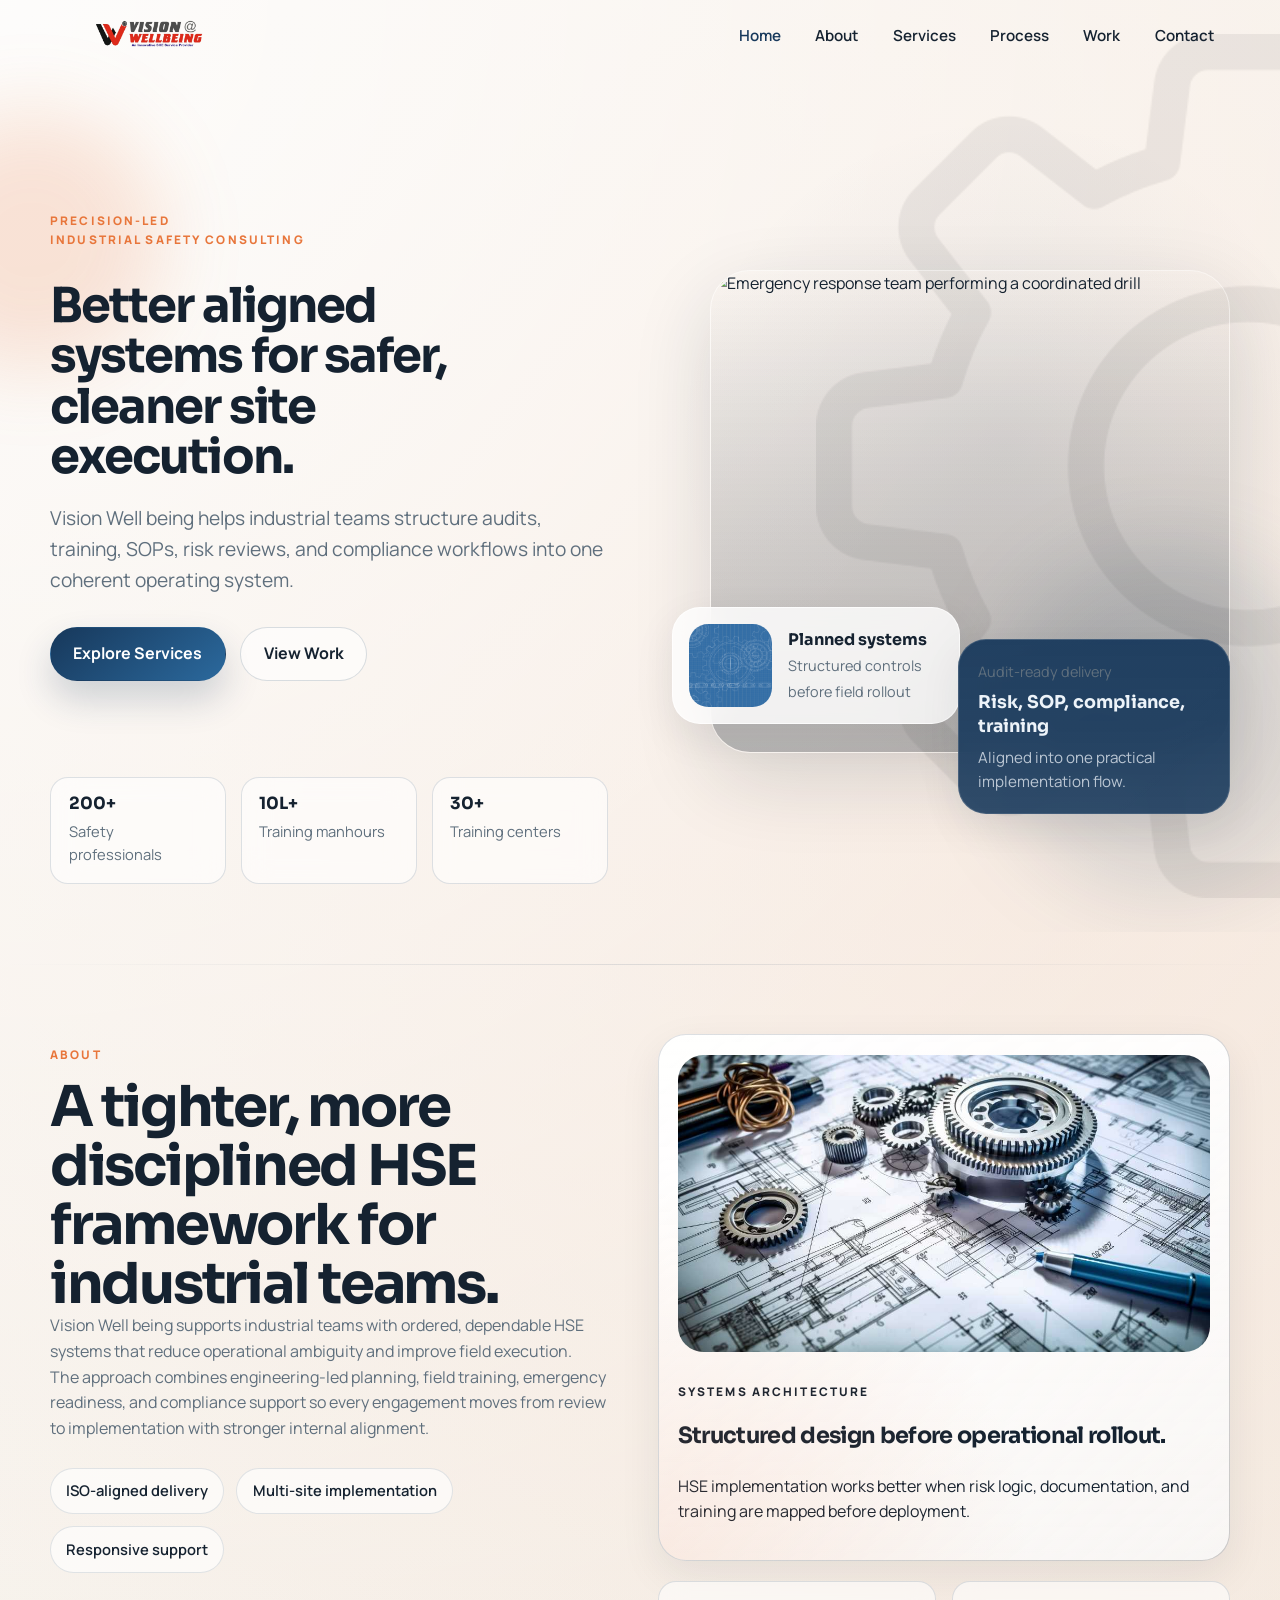
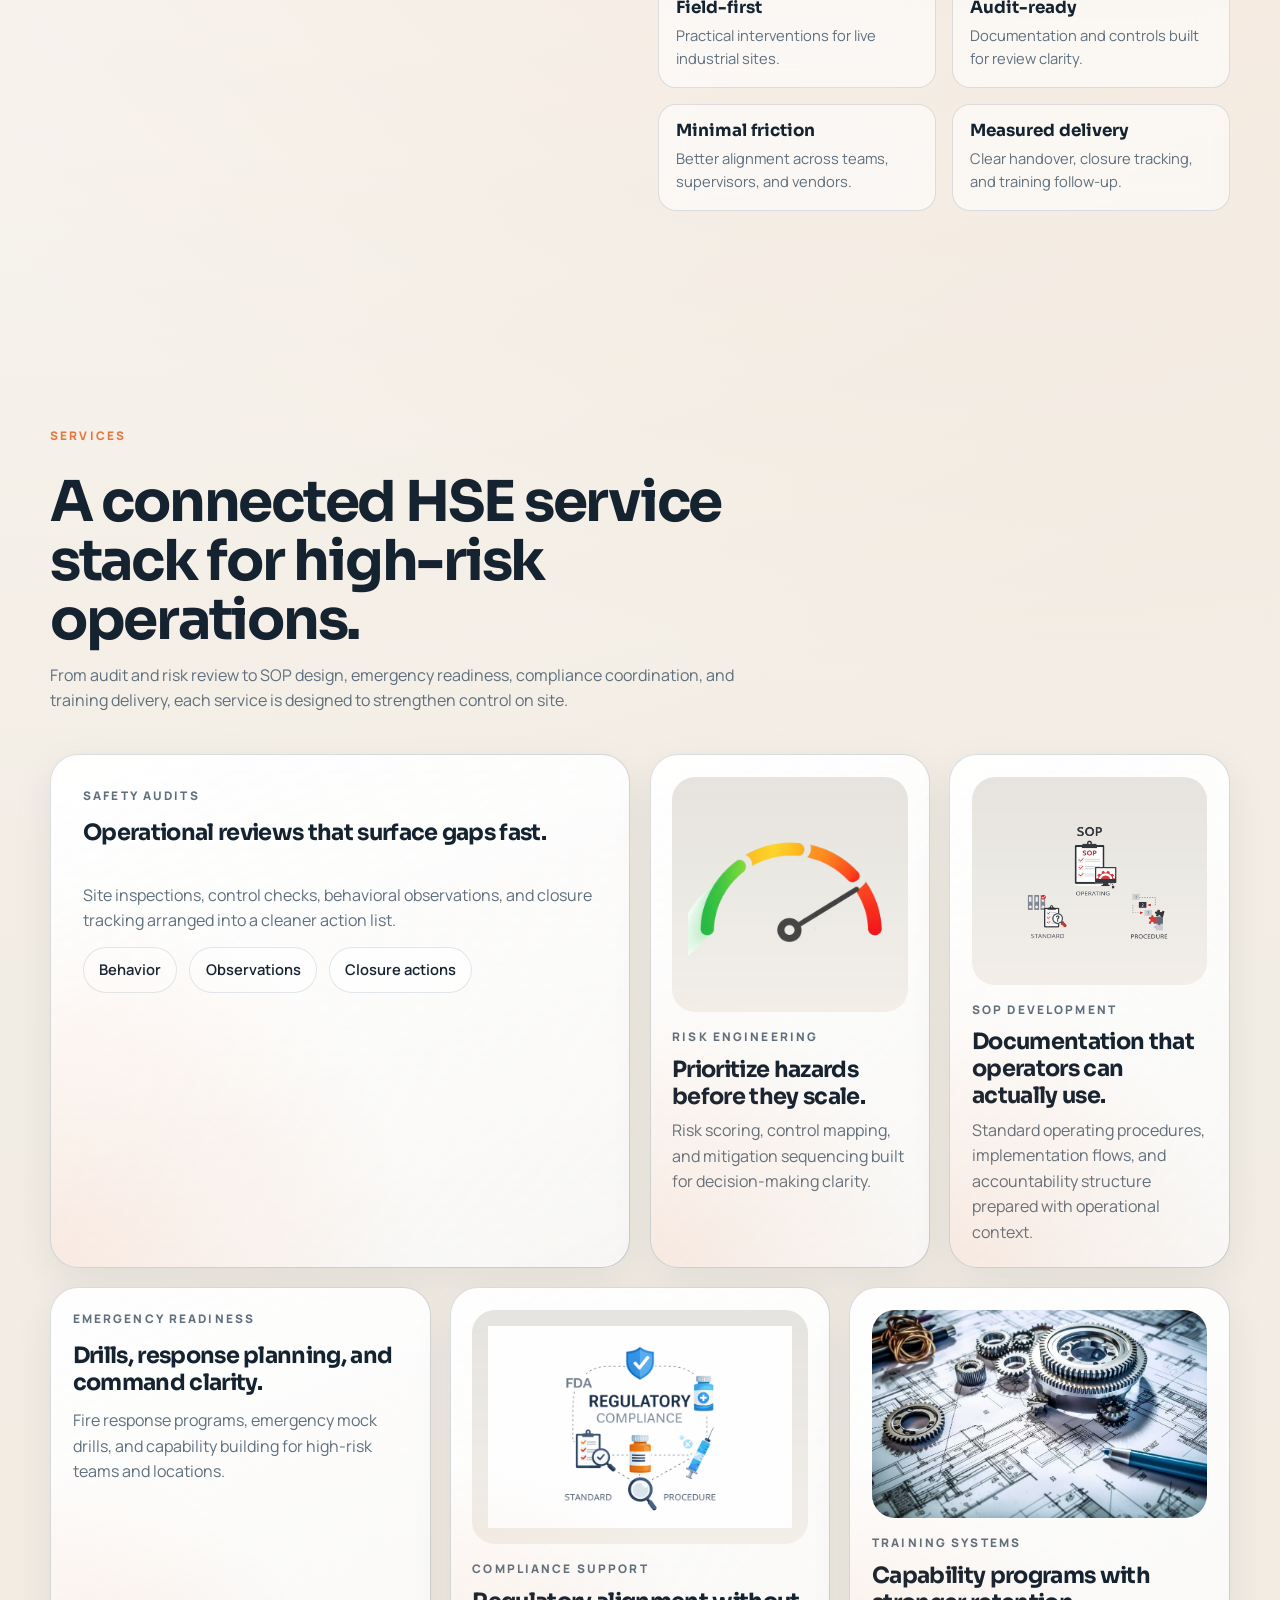
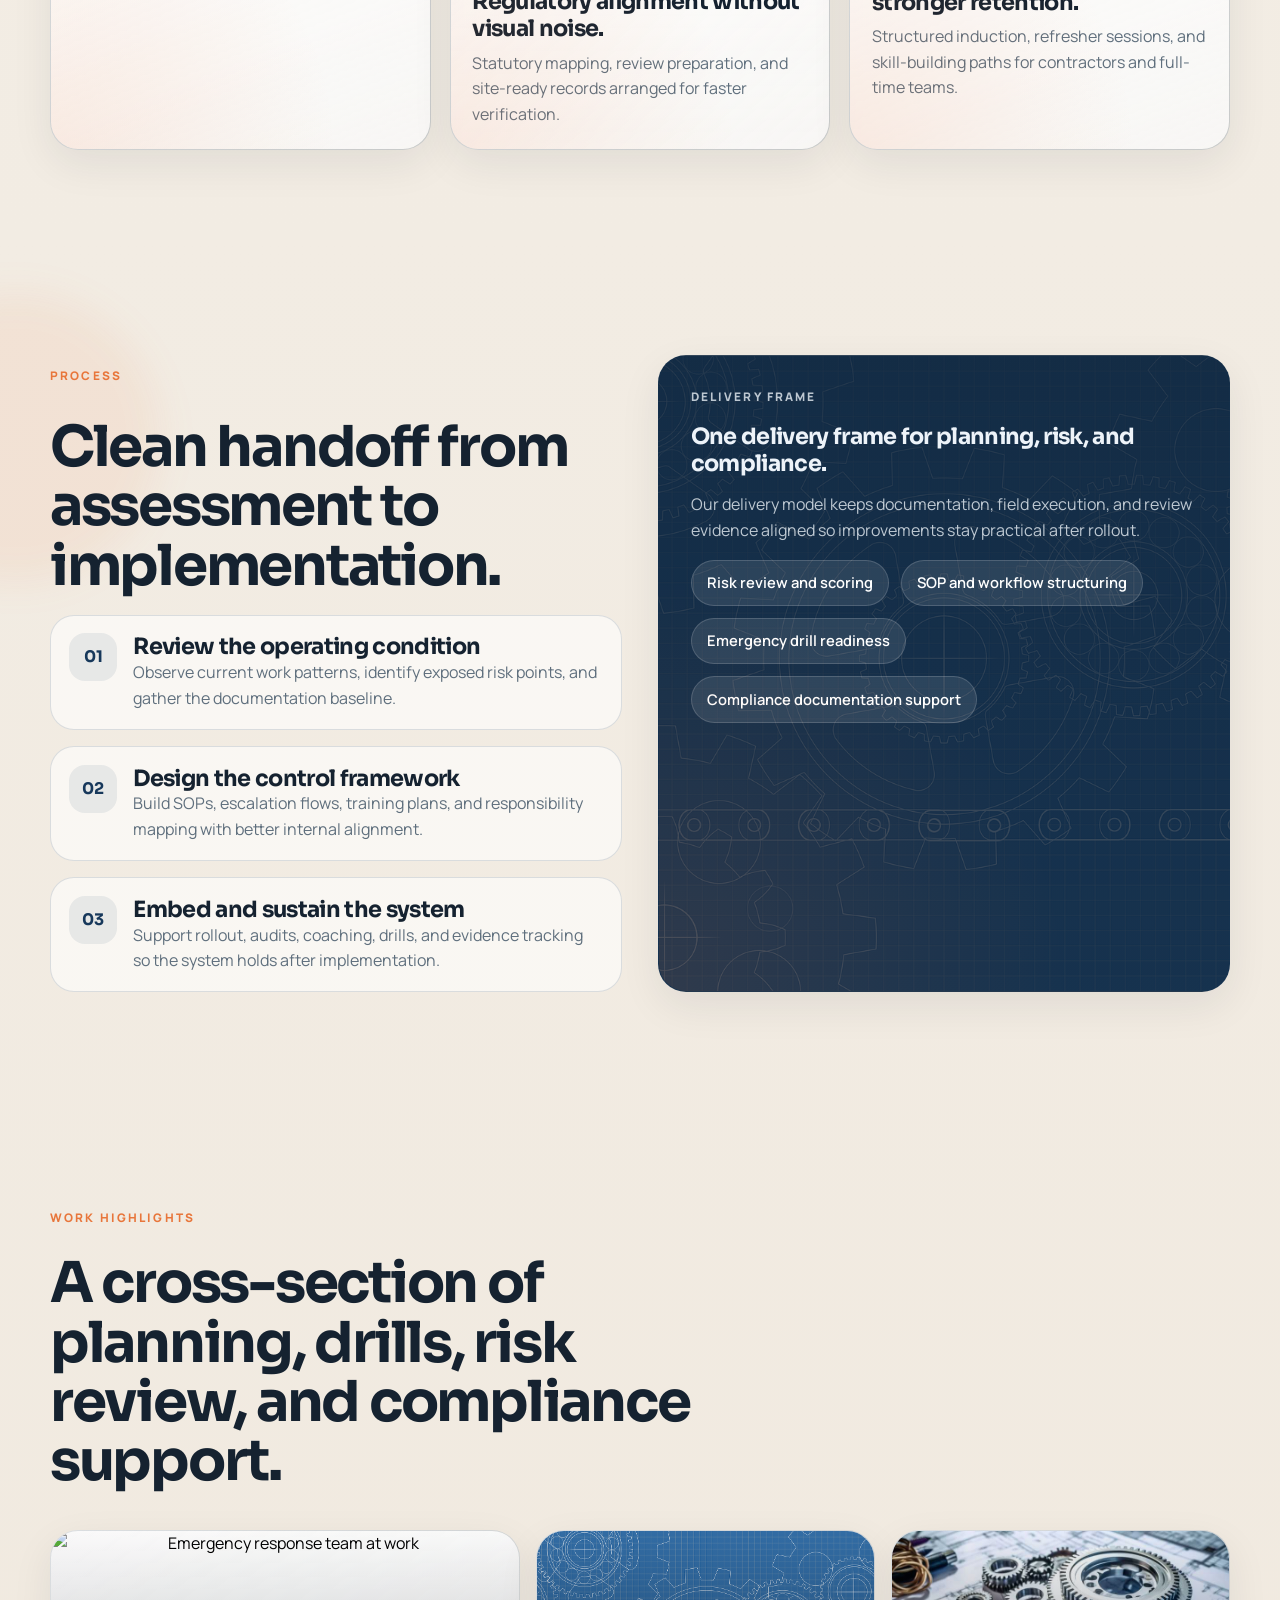
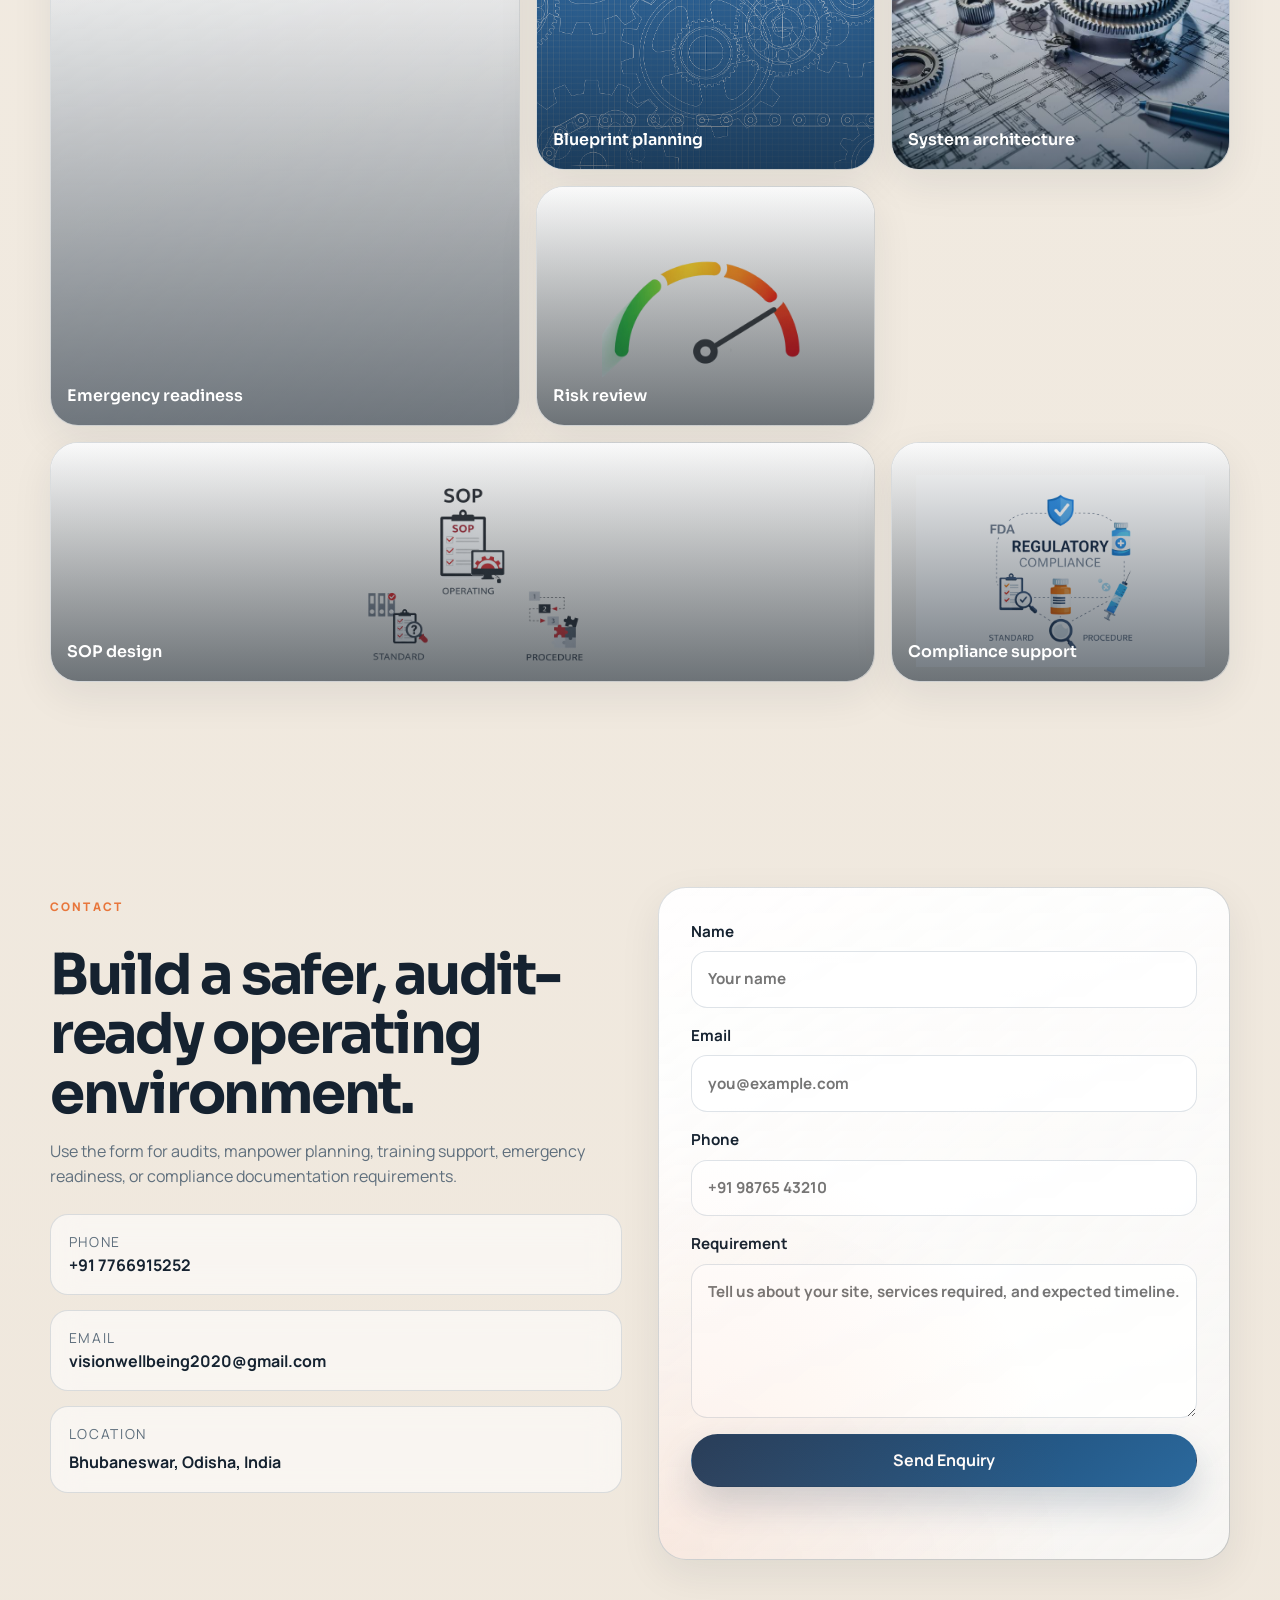
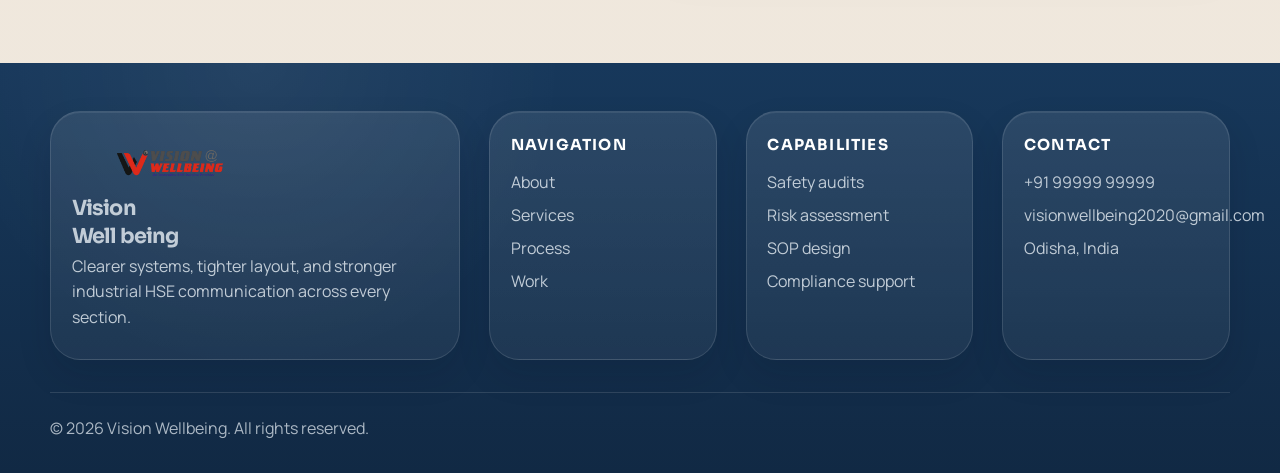
==== commit 0d131f1d: "Updated content and structure and logo" ====
--- a/index.html
+++ b/index.html
@@ -32,10 +32,10 @@
       property="og:description"
       content="HSE consulting, safety audits, risk assessment, SOP development, compliance support and industrial safety training for high-risk operations."
     />
-    <meta property="og:url" content="https://Visionwellbeing.com/" />
+    <meta property="og:url" content="https://visionwellbeing.co.in/" />
     <meta
       property="og:image"
-      content="https://Visionwellbeing.com/static/images/image1.png"
+      content="https://visionwellbeing.co.in/static/images/image1.png"
     />
     <meta
       property="og:image:alt"
@@ -53,9 +53,9 @@
     />
     <meta
       name="twitter:image"
-      content="https://Visionwellbeing.com/static/images/image1.png"
-    />
-    <link rel="canonical" href="https://Visionwellbeing.com/" />
+      content="https://visionwellbeing.co.in/static/images/image1.png"
+    />
+    <link rel="canonical" href="https://visionwellbeing.co.in/" />
     <link
       rel="icon"
       type="image/x-icon"
@@ -99,14 +99,14 @@
         "@graph": [
           {
             "@type": "ProfessionalService",
-            "@id": "https://Visionwellbeing.com/#organization",
+            "@id": "https://visionwellbeing.co.in/#organization",
             "name": "Vision Well being",
-            "url": "https://Visionwellbeing.com/",
-            "logo": "https://Visionwellbeing.com/static/images/logos/logo.png",
-            "image": "https://Visionwellbeing.com/sta tic/images/image1.png",
+            "url": "https://visionwellbeing.co.in/",
+            "logo": "https://visionwellbeing.co.in/static/images/logos/logo.png",
+            "image": "https://visionwellbeing.co.in/sta tic/images/image1.png",
             "description": "Vision Well being provides HSE consulting, safety audits, risk assessment, SOP development, compliance support and industrial safety training for industrial operations.",
             "telephone": "+91 99999 99999",
-            "email": "info@Visionwellbeing.com",
+            "email": "visionwellbeing2020@gmail.com",
             "areaServed": {
               "@type": "Country",
               "name": "India"
@@ -127,11 +127,11 @@
           },
           {
             "@type": "WebSite",
-            "@id": "https://Visionwellbeing.com/#website",
-            "url": "https://Visionwellbeing.com/",
+            "@id": "https://visionwellbeing.co.in/#website",
+            "url": "https://visionwellbeing.co.in/",
             "name": "Vision WellBeing",
             "publisher": {
-              "@id": "https://Visionwellbeing.com/#organization"
+              "@id": "https://visionwellbeing.co.in/#organization"
             },
             "inLanguage": "en-IN"
           }
@@ -601,8 +601,8 @@
               </article>
               <article>
                 <span>Email</span>
-                <a href="mailto:info@Visionwellbeing.co.in"
-                  >info@Visionwellbeing.co.in</a
+                <a href="mailto:visionwellbeing2020@gmail.com"
+                  >visionwellbeing2020@gmail.com</a
                 >
               </article>
               <article>
@@ -706,8 +706,8 @@
         <div>
           <h3>Contact</h3>
           <a href="tel:+919999999999">+91 99999 99999</a>
-          <a href="mailto:info@Visionwellbeing.com"
-            >info@Visionwellbeing.com</a
+          <a href="mailto:visionwellbeing2020@gmail.com"
+            >visionwellbeing2020@gmail.com</a
           >
           <span>Odisha, India</span>
         </div>
--- a/static/css/index.css
+++ b/static/css/index.css
@@ -1498,6 +1498,13 @@
     gap: 0.28rem;
   }
 
+  .brand-logo {
+    width: 9rem;
+    padding: 4px 5px;
+    flex: 0 0 auto;
+    object-fit: cover;
+  }
+
   .hero-title,
   .section-title {
     max-width: none;
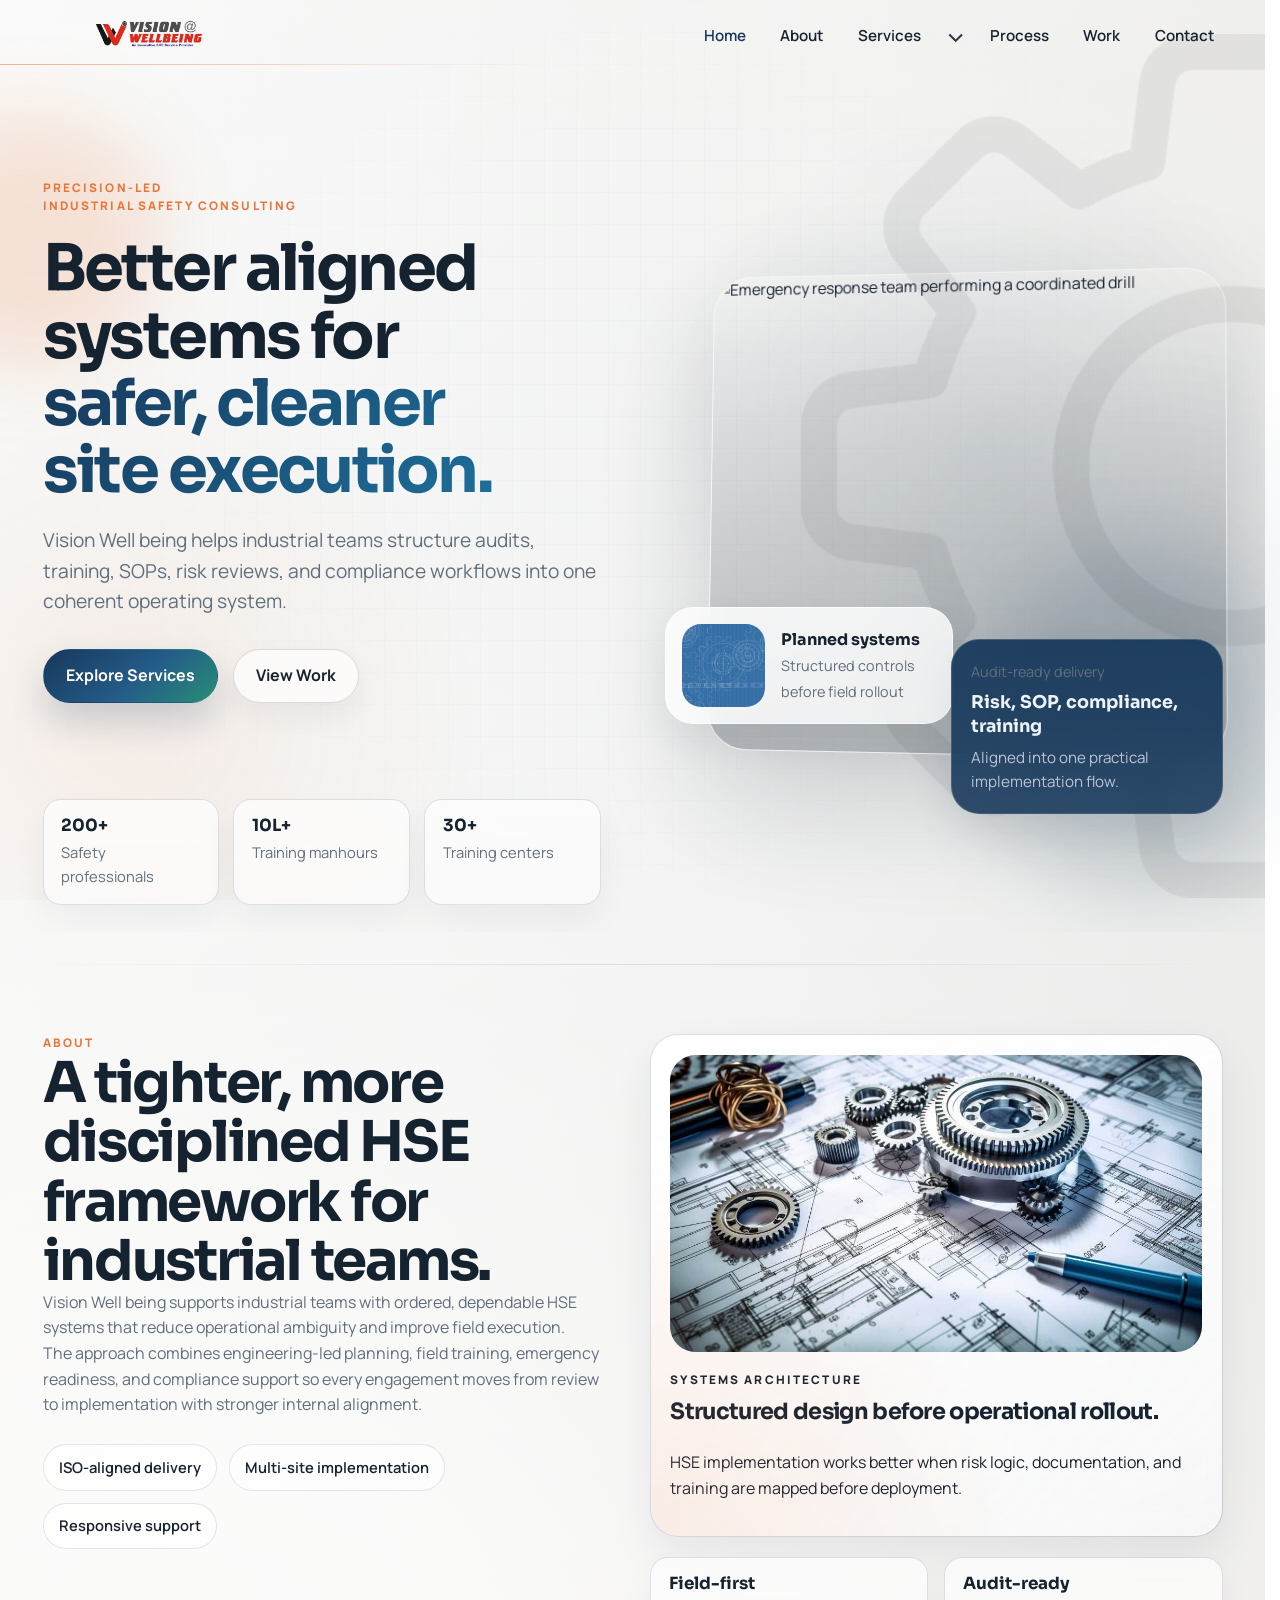
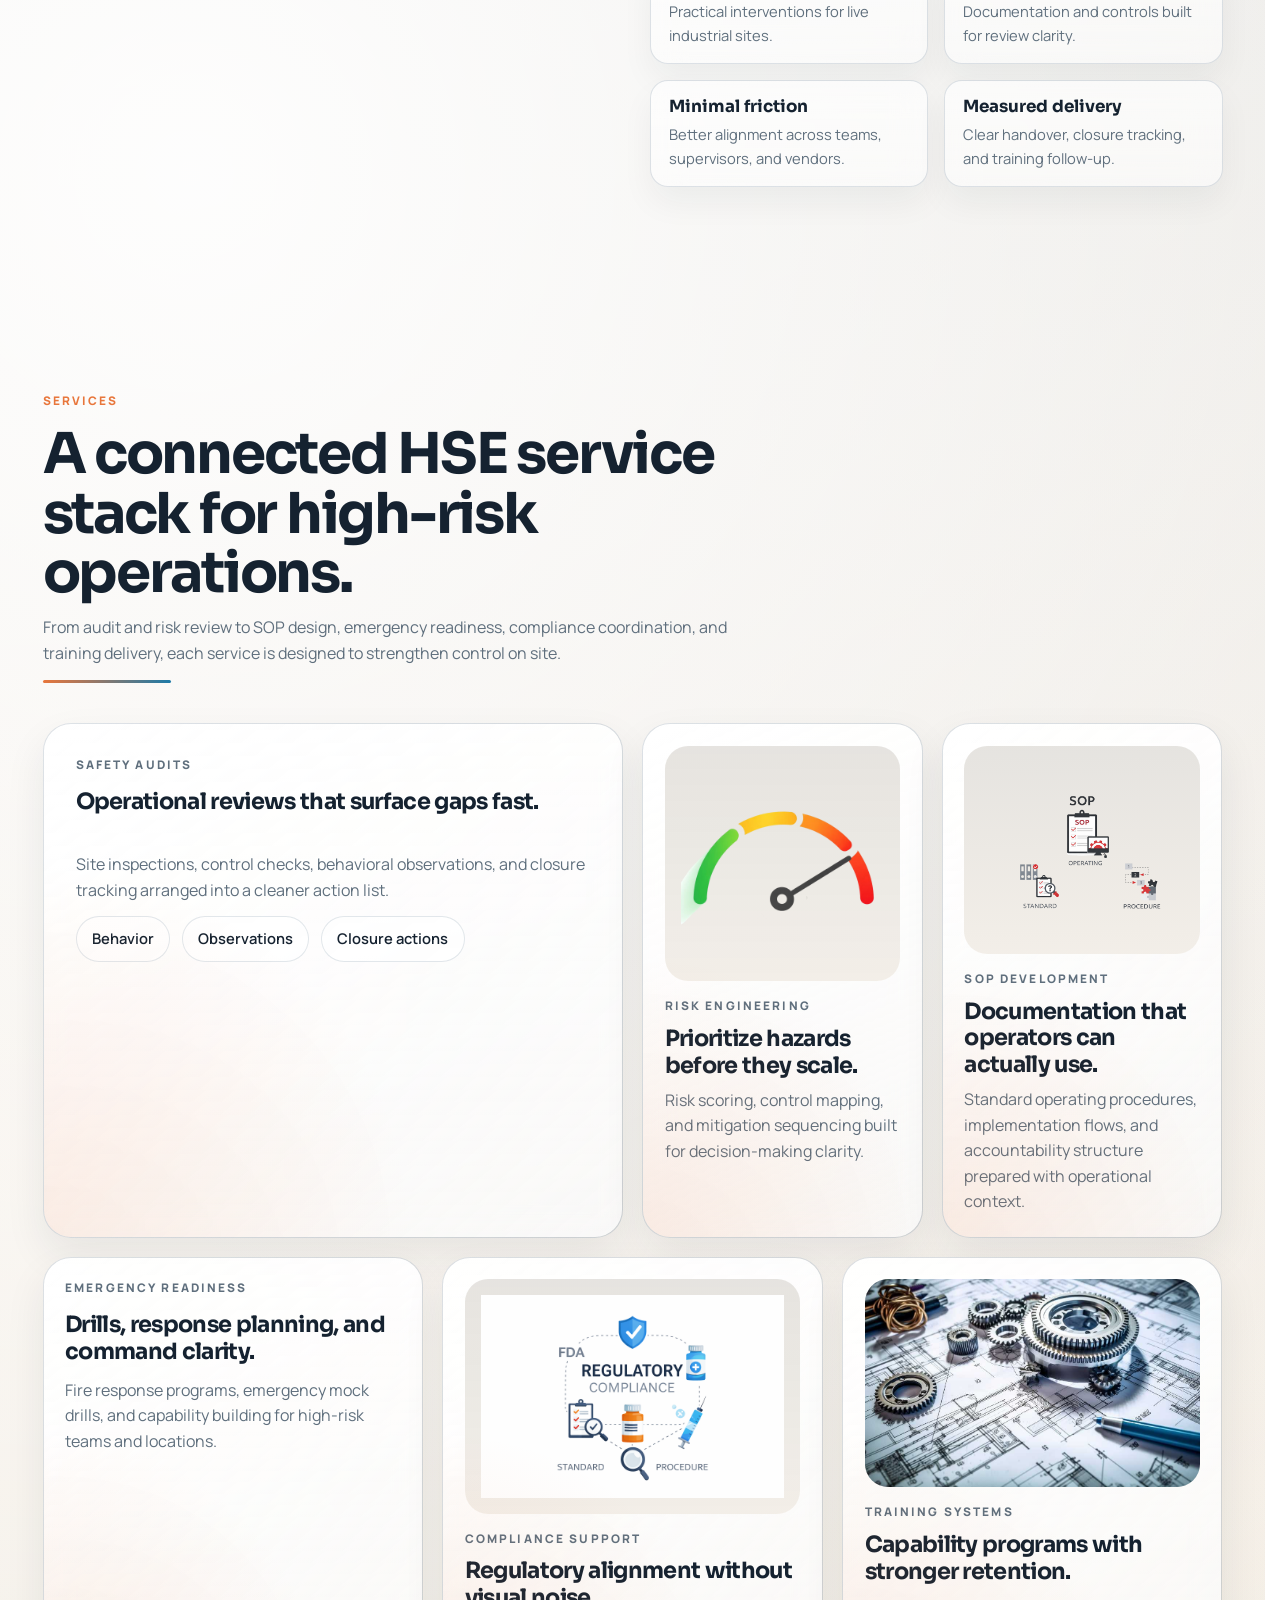
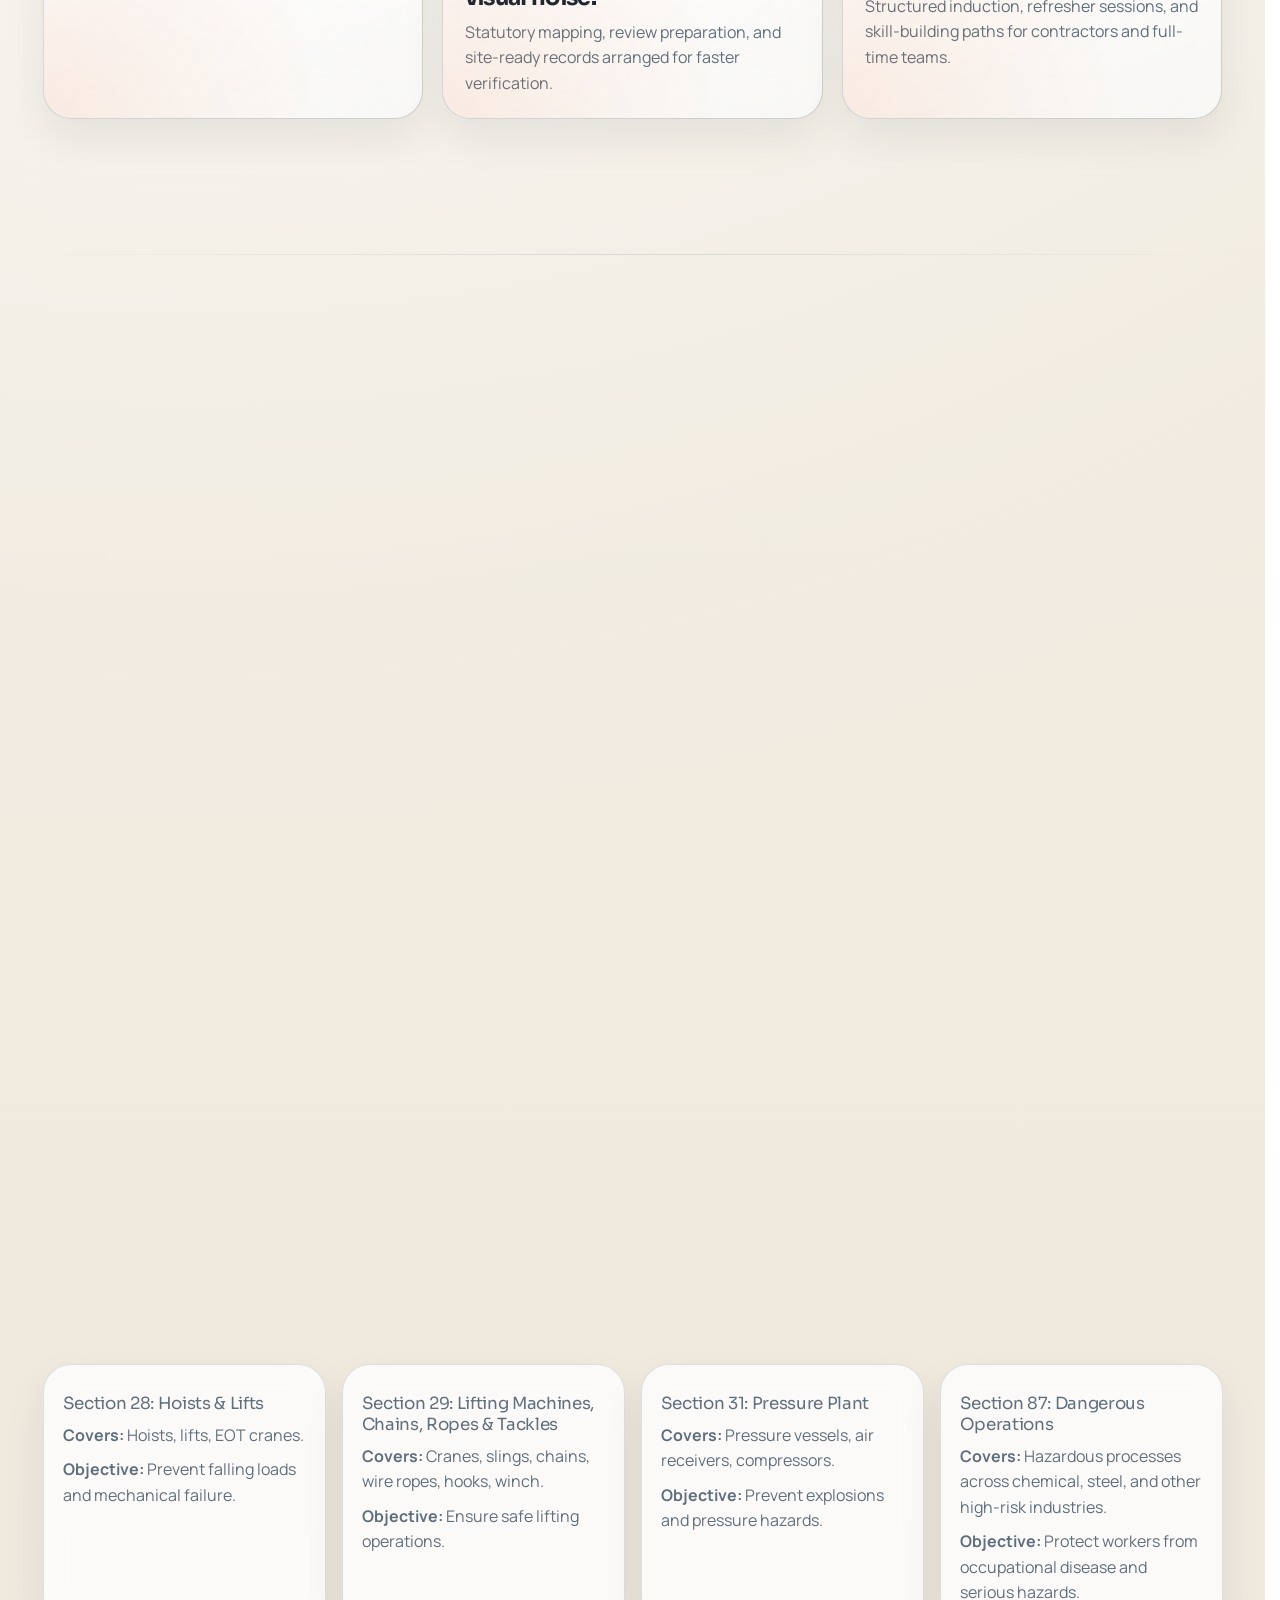
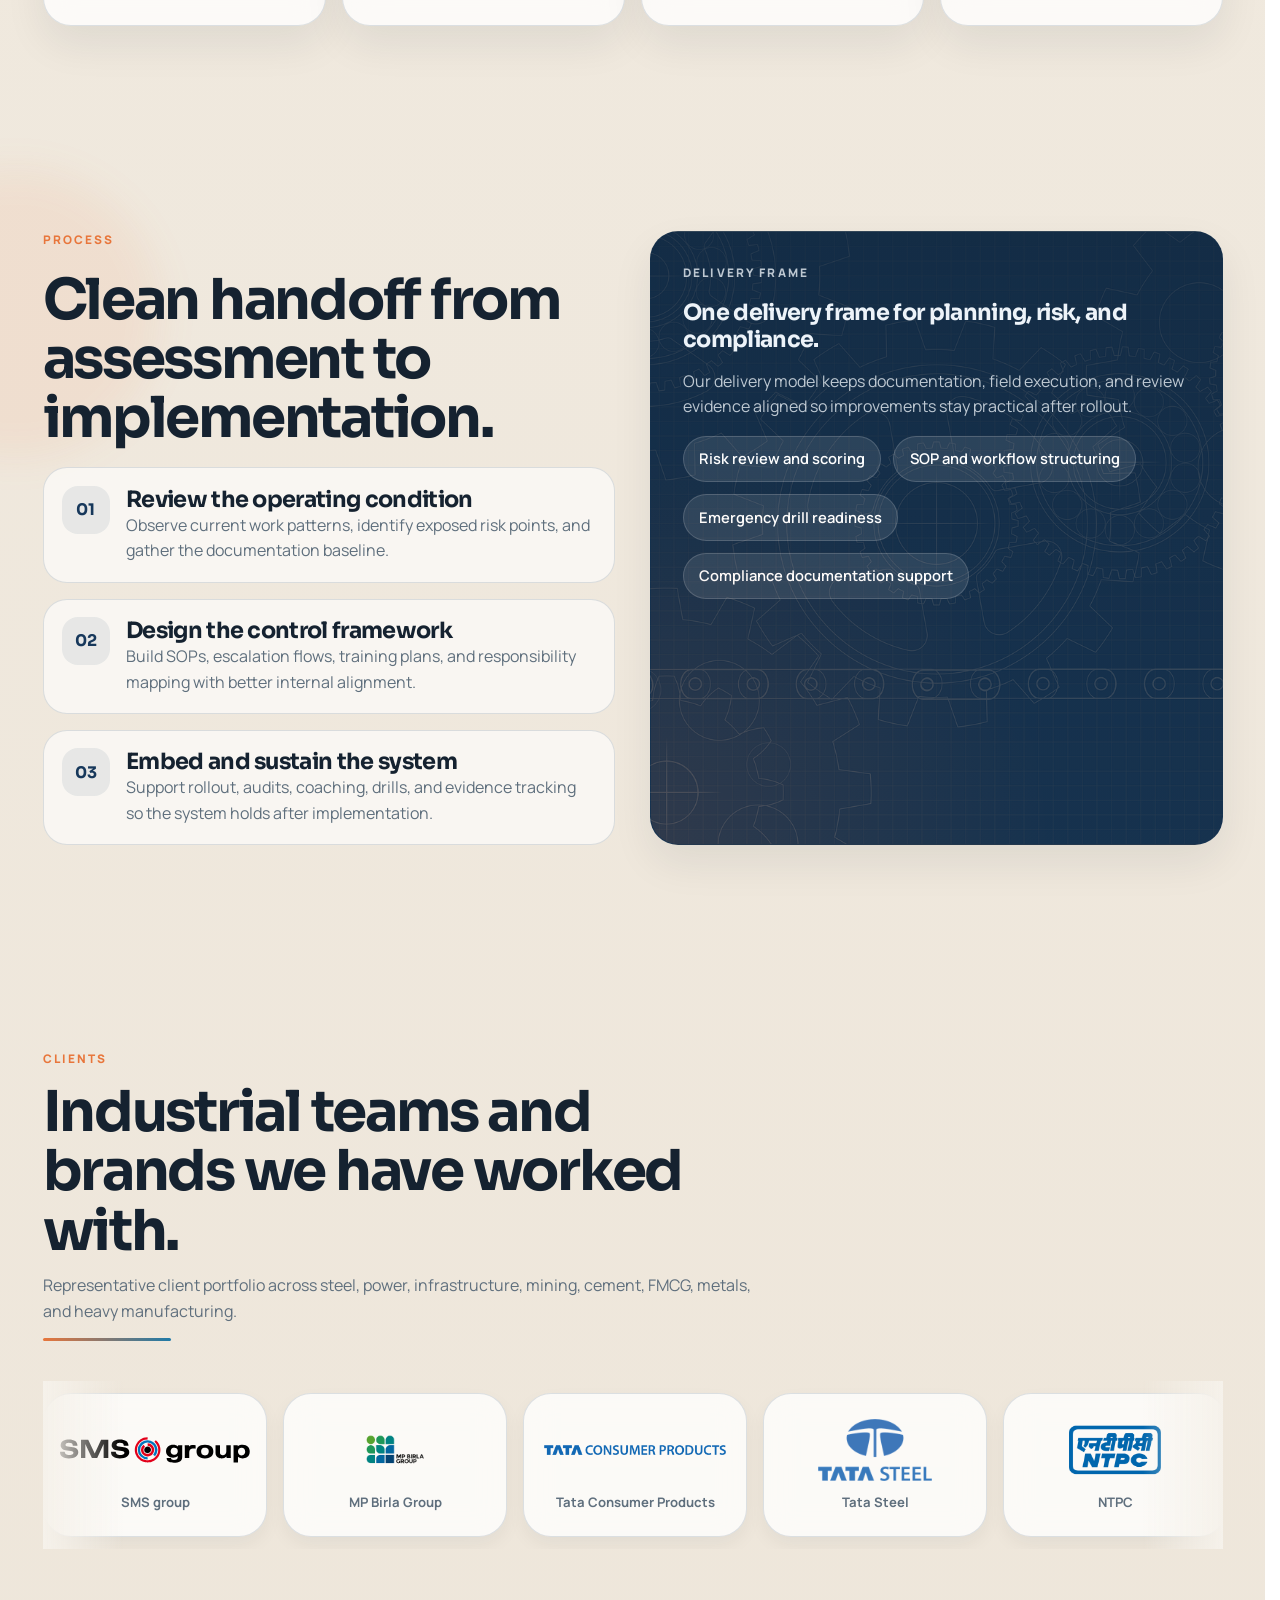
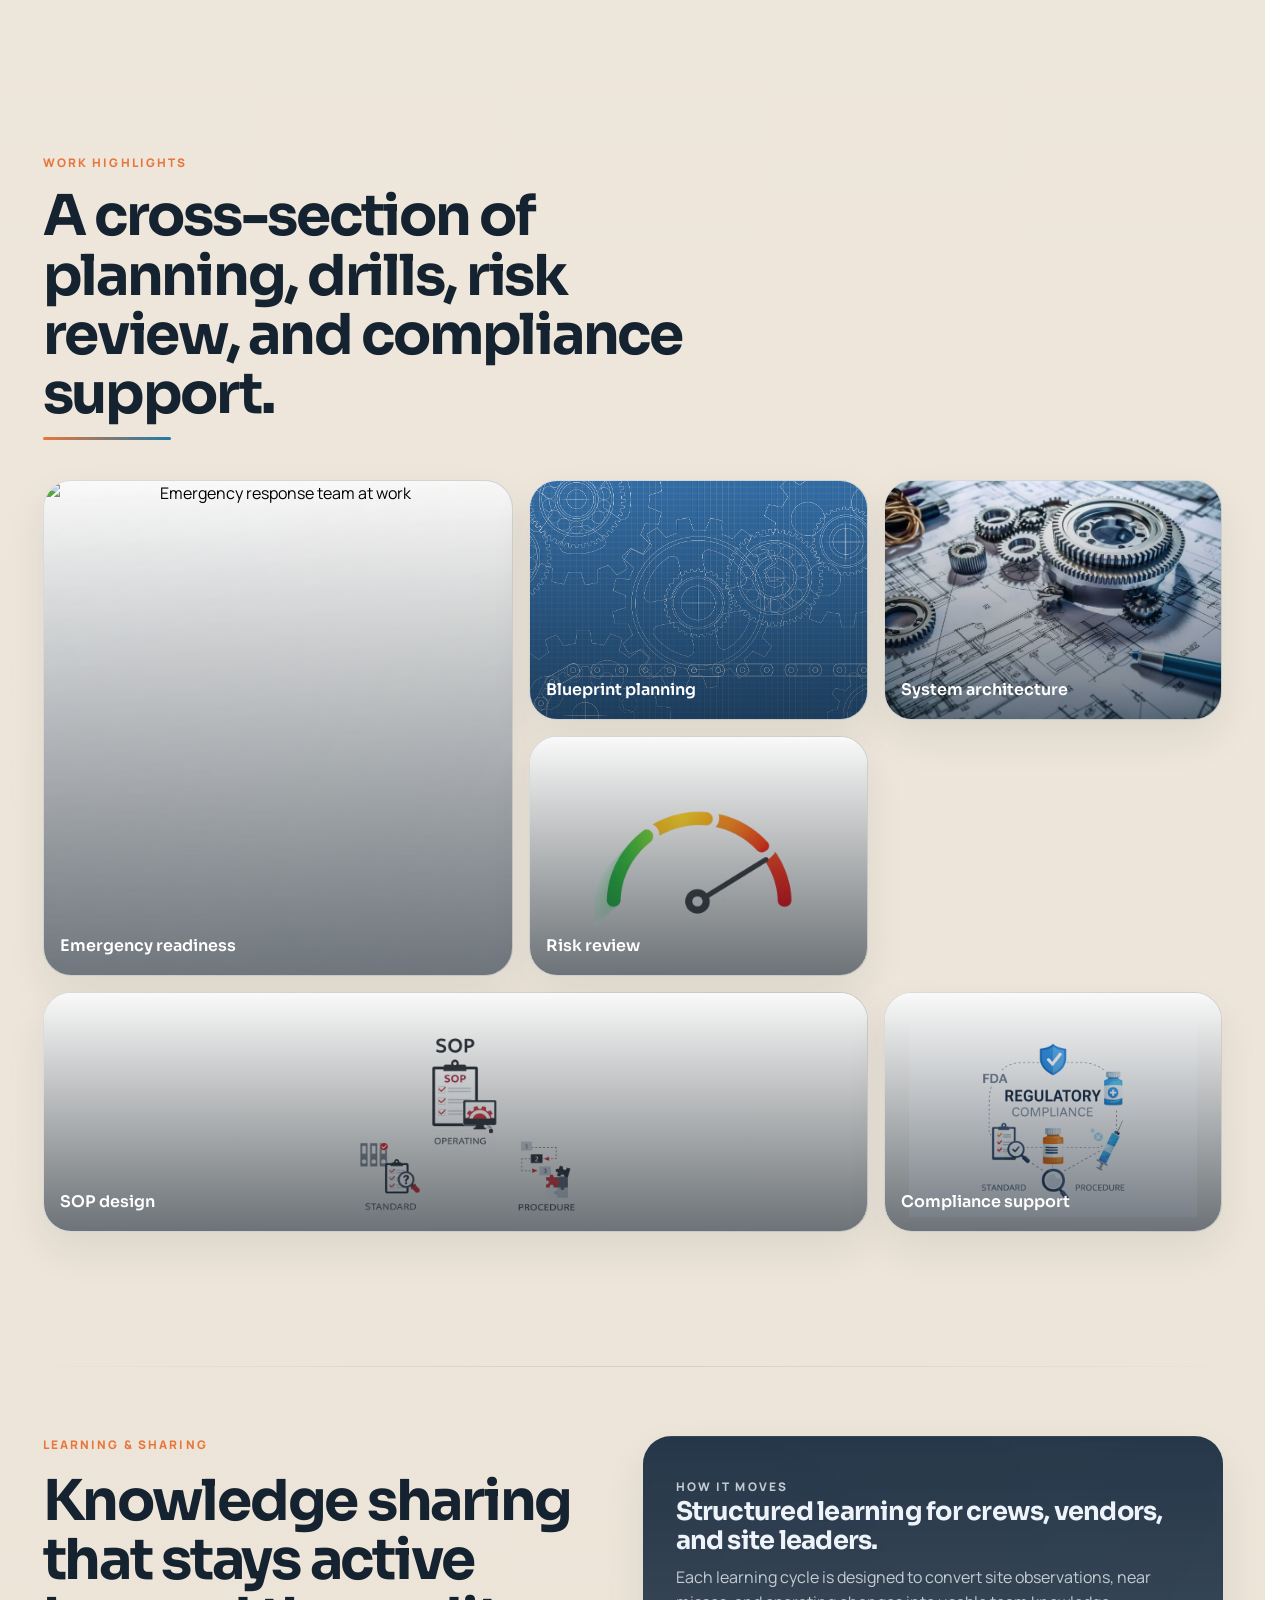
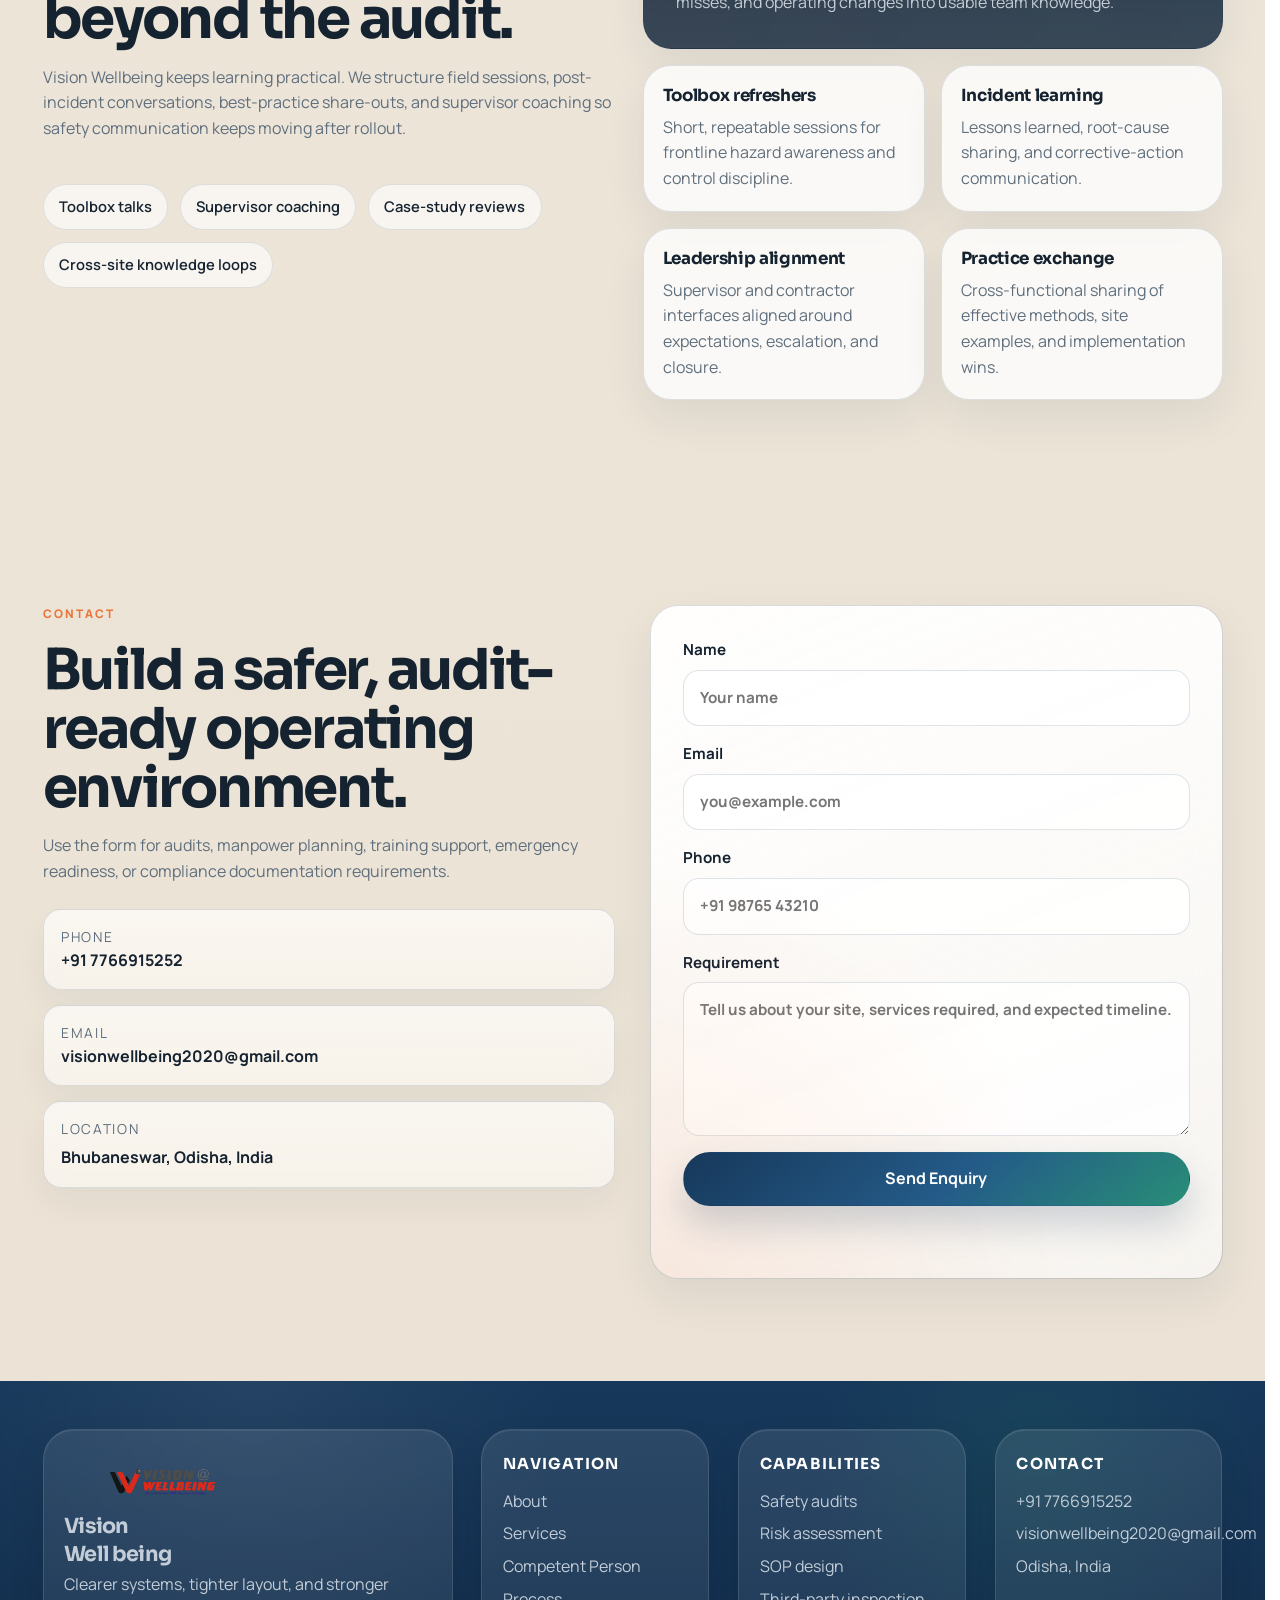
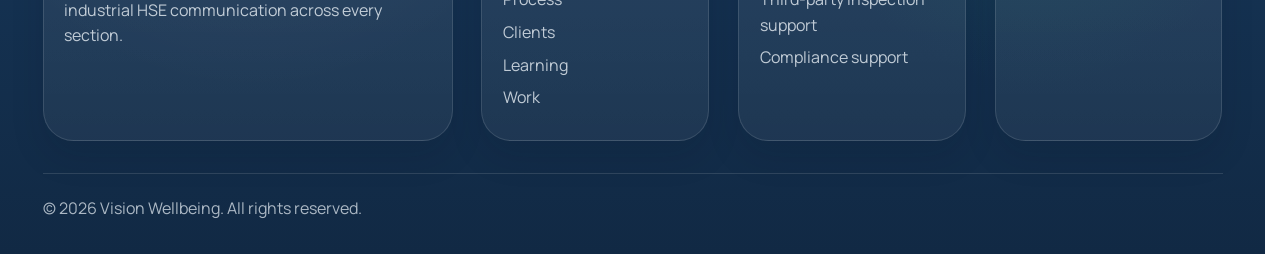
==== commit 75723946: "Updates" ====
--- a/index.html
+++ b/index.html
@@ -3,14 +3,17 @@
   <head>
     <meta charset="UTF-8" />
     <meta name="viewport" content="width=device-width, initial-scale=1.0" />
-    <title>Vision Wellbeing | HSE Consulting &amp; Safety Training</title>
+    <title>
+      Vision Wellbeing | HSE Consulting, Competent Person Support &amp; Safety
+      Training
+    </title>
     <meta
       name="description"
-      content="Vision Wellbeing provides HSE consulting, safety audits, risk assessment, SOP development, compliance support and industrial safety training in India."
+      content="Vision Wellbeing provides HSE consulting, safety audits, risk assessment, SOP development, competent person inspection support, compliance support and industrial safety training in India."
     />
     <meta
       name="keywords"
-      content="HSE consulting, industrial safety, risk assessment, SOP design, compliance support, emergency readiness, Odisha"
+      content="HSE consulting, industrial safety, risk assessment, SOP design, competent person support, third party inspection, compliance support, emergency readiness, Odisha"
     />
     <meta
       name="robots"
@@ -26,11 +29,11 @@
     <meta property="og:site_name" content="Vision Wellbeing" />
     <meta
       property="og:title"
-      content="Vision Wellbeing | HSE Consulting &amp; Safety Training"
+      content="Vision Wellbeing | HSE Consulting, Competent Person Support &amp; Safety Training"
     />
     <meta
       property="og:description"
-      content="HSE consulting, safety audits, risk assessment, SOP development, compliance support and industrial safety training for high-risk operations."
+      content="HSE consulting, safety audits, risk assessment, SOP development, competent person inspection support, compliance support and industrial safety training for high-risk operations."
     />
     <meta property="og:url" content="https://visionwellbeing.co.in/" />
     <meta
@@ -45,11 +48,11 @@
     <meta name="twitter:card" content="summary_large_image" />
     <meta
       name="twitter:title"
-      content="Vision Wellbeing | HSE Consulting &amp; Safety Training"
+      content="Vision Wellbeing | HSE Consulting, Competent Person Support &amp; Safety Training"
     />
     <meta
       name="twitter:description"
-      content="Audit-ready HSE consulting, safety audits, risk assessment, SOP development and industrial safety training."
+      content="Audit-ready HSE consulting, safety audits, risk assessment, SOP development, competent person support and industrial safety training."
     />
     <meta
       name="twitter:image"
@@ -103,9 +106,9 @@
             "name": "Vision Well being",
             "url": "https://visionwellbeing.co.in/",
             "logo": "https://visionwellbeing.co.in/static/images/logos/logo.png",
-            "image": "https://visionwellbeing.co.in/sta tic/images/image1.png",
-            "description": "Vision Well being provides HSE consulting, safety audits, risk assessment, SOP development, compliance support and industrial safety training for industrial operations.",
-            "telephone": "+91 99999 99999",
+            "image": "https://visionwellbeing.co.in/static/images/image1.png",
+            "description": "Vision Well being provides HSE consulting, safety audits, risk assessment, SOP development, competent person inspection support, compliance support and industrial safety training for industrial operations.",
+            "telephone": "+91 7766915252",
             "email": "visionwellbeing2020@gmail.com",
             "areaServed": {
               "@type": "Country",
@@ -121,6 +124,7 @@
               "Safety Audits",
               "Risk Assessment",
               "SOP Development",
+              "Third Party Competent Person Support",
               "Compliance Support",
               "Industrial Safety Training"
             ]
@@ -170,10 +174,37 @@
           <span></span>
         </button>
 
-        <nav class="main-nav" id="mainNav" aria-label="Primary navigation", >
+        <nav class="main-nav" id="mainNav" aria-label="Primary navigation">
           <a href="#home">Home</a>
           <a href="#about">About</a>
-          <a href="#services">Services</a>
+          <div class="nav-dropdown" id="servicesDropdown">
+            <div class="nav-dropdown-head">
+              <a class="nav-dropdown-link" id="servicesMenuLink" href="#services"
+                >Services</a
+              >
+              <button
+                class="nav-dropdown-toggle"
+                id="servicesMenuToggle"
+                type="button"
+                aria-expanded="false"
+                aria-controls="servicesSubmenu"
+                aria-label="Toggle services submenu"
+              >
+                <span class="nav-caret" aria-hidden="true"></span>
+              </button>
+            </div>
+
+            <div class="nav-submenu" id="servicesSubmenu">
+              <a href="#services">All services</a>
+              <a href="#service-audits">Safety audits</a>
+              <a href="#service-risk">Risk engineering</a>
+              <a href="#service-sop">SOP development</a>
+              <a href="#service-emergency">Emergency readiness</a>
+              <a href="#service-compliance">Compliance support</a>
+              <a href="#service-training">Training systems</a>
+              <a href="#competent-person">Third-party competent person</a>
+            </div>
+          </div>
           <a href="#process">Process</a>
           <a href="#work">Work</a>
           <a href="#contact">Contact</a>
@@ -191,7 +222,10 @@
           <div class="hero-copy reveal">
             <p class="eyebrow">Precision-led </br>industrial safety consulting </br></br></p>
             <h1 class="hero-title">
-              Better aligned systems for safer, cleaner site execution.
+              Better aligned systems for
+              <span class="hero-title-emphasis"
+                >safer, cleaner site execution.</span
+              >
             </h1>
             <p class="hero-subtitle">
               Vision Well being helps industrial teams structure audits,
@@ -221,7 +255,7 @@
           </div>
 
           <div class="hero-visual reveal">
-            <figure class="hero-photo-card">
+            <figure class="hero-photo-card" data-parallax="0.14">
               <img
                 src="static/images/image1.png"
                 alt="Emergency response team performing a coordinated drill"
@@ -336,7 +370,10 @@
           </div>
 
           <div class="service-grid">
-            <article class="service-card service-card-wide reveal">
+            <article
+              class="service-card service-card-wide reveal"
+              id="service-audits"
+            >
               <p class="card-eyebrow">Safety audits</p>
               <h3>Operational reviews that surface gaps fast.</h3>
               <p>
@@ -350,7 +387,10 @@
               </div>
             </article>
 
-            <article class="service-card service-card-media reveal">
+            <article
+              class="service-card service-card-media reveal"
+              id="service-risk"
+            >
               <div class="service-media service-media-contain">
                 <img
                   src="static/images/risk_score.png"
@@ -367,7 +407,10 @@
               </div>
             </article>
 
-            <article class="service-card service-card-media reveal">
+            <article
+              class="service-card service-card-media reveal"
+              id="service-sop"
+            >
               <div class="service-media service-media-contain">
                 <img
                   src="static/images/sop.png"
@@ -384,7 +427,7 @@
               </div>
             </article>
 
-            <article class="service-card reveal">
+            <article class="service-card reveal" id="service-emergency">
               <p class="card-eyebrow">Emergency readiness</p>
               <h3>Drills, response planning, and command clarity.</h3>
               <p>
@@ -393,7 +436,10 @@
               </p>
             </article>
 
-            <article class="service-card service-card-media reveal">
+            <article
+              class="service-card service-card-media reveal"
+              id="service-compliance"
+            >
               <div class="service-media service-media-contain">
                 <img
                   src="static/images/regulatory_compliance.png"
@@ -410,7 +456,10 @@
               </div>
             </article>
 
-            <article class="service-card service-card-media reveal">
+            <article
+              class="service-card service-card-media reveal"
+              id="service-training"
+            >
               <div class="service-media">
                 <img
                   src="static/images/architecture_image.png"
@@ -425,6 +474,135 @@
                   paths for contractors and full-time teams.
                 </p>
               </div>
+            </article>
+          </div>
+        </div>
+      </section>
+
+      <section class="section section-cream competent-person" id="competent-person">
+        <div class="container">
+          <div class="section-head reveal">
+            <p class="section-label">Third-party competent person</p>
+            <h2 class="section-title">
+              Inspection support aligned to the Factories Act, 1948.
+            </h2>
+            <p class="section-text section-text-wide">
+              Vision Wellbeing supports third-party inspection readiness,
+              competent person engagement, verification documentation, and
+              certification-ready reporting for industrial assets and
+              high-risk operations.
+            </p>
+          </div>
+
+          <div class="competent-person-grid">
+            <div class="competent-person-copy reveal">
+              <div class="pill-row">
+                <span class="pill">Factories Act, 1948</span>
+                <span class="pill">Third-party inspections</span>
+                <span class="pill">Competent person coordination</span>
+                <span class="pill">Certification-ready records</span>
+              </div>
+
+              <p class="section-text">
+                Our role is to help sites prepare the equipment baseline,
+                inspection scope, records, and closure workflow needed for
+                third-party competent person review. This is especially useful
+                where plants need stronger evidence for lifting equipment,
+                pressure systems, and hazardous-process controls.
+              </p>
+
+              <div class="competent-person-points">
+                <article>
+                  <strong>Scope clarity</strong>
+                  <p>
+                    Asset listing, inspection planning, statutory records, and
+                    site-readiness checks before review.
+                  </p>
+                </article>
+                <article>
+                  <strong>Execution support</strong>
+                  <p>
+                    Coordination for third-party inspections, observation
+                    closure, documentation upgrades, and follow-through.
+                  </p>
+                </article>
+                <article>
+                  <strong>Evidence handover</strong>
+                  <p>
+                    Cleaner reports, traceable action items, and inspection
+                    files prepared for internal and regulatory reference.
+                  </p>
+                </article>
+              </div>
+            </div>
+
+            <article class="competent-person-visual reveal">
+              <div class="competent-person-art">
+                <img
+                  src="static/images/safety_inspection.png"
+                  alt="Safety inspection support for lifting tools, tackles, cranes, hoists and lifts under the Factories Act, 1948"
+                />
+                <div class="competent-person-art-badge">
+                  <strong>Load testing, rigging check, lift inspection</strong>
+                  <span>Inspection-ready support for competent person review</span>
+                </div>
+              </div>
+              <div class="competent-person-focus">
+                <span>Lifting tools, tackles, cranes, hoists and lifts</span>
+                <span>Pressure plant and pressure vessels</span>
+                <span>Dangerous operation review support</span>
+                <span>Site documentation before certification</span>
+              </div>
+            </article>
+          </div>
+
+          <div class="inspection-grid">
+            <article class="inspection-card reveal">
+              <p class="inspection-card-title">Section 28: Hoists &amp; Lifts</p>
+              <p><strong>Covers:</strong> Hoists, lifts, EOT cranes.</p>
+              <p>
+                <strong>Objective:</strong> Prevent falling loads and
+                mechanical failure.
+              </p>
+            </article>
+
+            <article class="inspection-card reveal">
+              <p class="inspection-card-title">
+                Section 29: Lifting Machines, Chains, Ropes &amp; Tackles
+              </p>
+              <p>
+                <strong>Covers:</strong> Cranes, slings, chains, wire ropes,
+                hooks, winch.
+              </p>
+              <p>
+                <strong>Objective:</strong> Ensure safe lifting operations.
+              </p>
+            </article>
+
+            <article class="inspection-card reveal">
+              <p class="inspection-card-title">Section 31: Pressure Plant</p>
+              <p>
+                <strong>Covers:</strong> Pressure vessels, air receivers,
+                compressors.
+              </p>
+              <p>
+                <strong>Objective:</strong> Prevent explosions and pressure
+                hazards.
+              </p>
+            </article>
+
+            <article class="inspection-card reveal">
+              <p class="inspection-card-title">
+                Section 87: Dangerous Operations
+              </p>
+              <p>
+                <strong>Covers:</strong> Hazardous processes across chemical,
+                steel, and other high-risk industries.
+              </p>
+              <p>
+                <strong>Objective:</strong> Protect workers from occupational
+                disease and serious hazards.
+              </p>
             </article>
           </div>
         </div>
@@ -490,6 +668,26 @@
         </div>
       </section>
 
+      <section class="section clients" id="clients">
+        <div class="container">
+          <div class="section-head reveal">
+            <p class="section-label">Clients</p>
+            <h2 class="section-title">
+              Industrial teams and brands we have worked with.
+            </h2>
+            <p class="section-text section-text-wide">
+              Representative client portfolio across steel, power,
+              infrastructure, mining, cement, FMCG, metals, and heavy
+              manufacturing.
+            </p>
+          </div>
+
+          <div class="logo-marquee reveal" aria-label="Client logos">
+            <div class="logo-marquee-track" id="clientLogoTrack"></div>
+          </div>
+        </div>
+      </section>
+
       <section class="section work" id="work">
         <div class="container">
           <div class="section-head reveal">
@@ -578,6 +776,71 @@
               />
               <span>Compliance support</span>
             </button>
+          </div>
+        </div>
+      </section>
+
+      <section class="section section-cream learning" id="learning">
+        <div class="container learning-grid">
+          <div class="learning-copy reveal">
+            <p class="section-label">Learning &amp; Sharing</p>
+            <h2 class="section-title">
+              Knowledge sharing that stays active beyond the audit.
+            </h2>
+            <p class="section-text">
+              Vision Wellbeing keeps learning practical. We structure field
+              sessions, post-incident conversations, best-practice share-outs,
+              and supervisor coaching so safety communication keeps moving after
+              rollout.
+            </p>
+            <div class="pill-row">
+              <span class="pill">Toolbox talks</span>
+              <span class="pill">Supervisor coaching</span>
+              <span class="pill">Case-study reviews</span>
+              <span class="pill">Cross-site knowledge loops</span>
+            </div>
+          </div>
+
+          <div class="learning-stack reveal">
+            <article class="learning-feature">
+              <p class="card-eyebrow">How it moves</p>
+              <h3>Structured learning for crews, vendors, and site leaders.</h3>
+              <p>
+                Each learning cycle is designed to convert site observations,
+                near misses, and operating changes into usable team knowledge.
+              </p>
+            </article>
+
+            <div class="learning-cards">
+              <article class="learning-card">
+                <strong>Toolbox refreshers</strong>
+                <p>
+                  Short, repeatable sessions for frontline hazard awareness and
+                  control discipline.
+                </p>
+              </article>
+              <article class="learning-card">
+                <strong>Incident learning</strong>
+                <p>
+                  Lessons learned, root-cause sharing, and corrective-action
+                  communication.
+                </p>
+              </article>
+              <article class="learning-card">
+                <strong>Leadership alignment</strong>
+                <p>
+                  Supervisor and contractor interfaces aligned around
+                  expectations, escalation, and closure.
+                </p>
+              </article>
+              <article class="learning-card">
+                <strong>Practice exchange</strong>
+                <p>
+                  Cross-functional sharing of effective methods, site examples,
+                  and implementation wins.
+                </p>
+              </article>
+            </div>
           </div>
         </div>
       </section>
@@ -691,7 +954,10 @@
           <h3>Navigation</h3>
           <a href="#about">About</a>
           <a href="#services">Services</a>
+          <a href="#competent-person">Competent Person</a>
           <a href="#process">Process</a>
+          <a href="#clients">Clients</a>
+          <a href="#learning">Learning</a>
           <a href="#work">Work</a>
         </div>
 
@@ -700,12 +966,13 @@
           <span>Safety audits</span>
           <span>Risk assessment</span>
           <span>SOP design</span>
+          <span>Third-party inspection support</span>
           <span>Compliance support</span>
         </div>
 
         <div>
           <h3>Contact</h3>
-          <a href="tel:+919999999999">+91 99999 99999</a>
+          <a href="tel:+917766915252">+91 7766915252</a>
           <a href="mailto:visionwellbeing2020@gmail.com"
             >visionwellbeing2020@gmail.com</a
           >
--- a/static/css/index.css
+++ b/static/css/index.css
@@ -1,18 +1,20 @@
 :root {
-  --page-bg: #f5f1ea;
-  --page-bg-alt: #efe7dc;
-  --surface: rgba(255, 255, 255, 0.78);
-  --surface-strong: #ffffff;
+  --page-bg: #f4efe6;
+  --page-bg-alt: #ebe2d5;
+  --surface: rgba(255, 255, 255, 0.76);
+  --surface-strong: rgba(255, 255, 255, 0.94);
   --surface-dark: #17385b;
   --text: #152230;
   --muted: #5f6f7d;
   --line: rgba(23, 56, 91, 0.14);
   --line-strong: rgba(23, 56, 91, 0.22);
   --accent: #e8763b;
+  --accent-2: #1e7aa8;
   --accent-soft: #f8c9b2;
   --accent-ghost: rgba(232, 118, 59, 0.14);
-  --shadow-sm: 0 14px 40px rgba(21, 34, 48, 0.08);
-  --shadow-lg: 0 28px 80px rgba(21, 34, 48, 0.14);
+  --shadow-sm: 0 18px 40px rgba(21, 34, 48, 0.08);
+  --shadow-lg: 0 34px 100px rgba(21, 34, 48, 0.14);
+  --shadow-xl: 0 44px 120px rgba(21, 34, 48, 0.18);
   --radius-sm: 18px;
   --radius-md: 28px;
   --radius-lg: 40px;
@@ -30,6 +32,7 @@
 html {
   scroll-behavior: smooth;
   overflow-x: hidden;
+  scrollbar-gutter: stable;
 }
 
 body {
@@ -39,6 +42,16 @@
   font-family: Manrope, "Segoe UI", sans-serif;
   color: var(--text);
   background:
+    radial-gradient(
+      circle at 15% 18%,
+      rgba(255, 255, 255, 0.92),
+      transparent 28%
+    ),
+    radial-gradient(
+      circle at 88% 12%,
+      rgba(30, 122, 168, 0.12),
+      transparent 22%
+    ),
     radial-gradient(
       circle at top left,
       rgba(255, 255, 255, 0.84),
@@ -54,6 +67,30 @@
   overflow-x: hidden;
 }
 
+body::before,
+body::after {
+  content: "";
+  position: fixed;
+  inset: 0;
+  pointer-events: none;
+  z-index: -1;
+}
+
+body::before {
+  opacity: 0.38;
+  background-image:
+    linear-gradient(rgba(23, 56, 91, 0.03) 1px, transparent 1px),
+    linear-gradient(90deg, rgba(23, 56, 91, 0.03) 1px, transparent 1px);
+  background-size: 32px 32px;
+  mask-image: radial-gradient(circle at center, black 40%, transparent 86%);
+}
+
+body::after {
+  background:
+    radial-gradient(circle at 10% 80%, rgba(232, 118, 59, 0.08), transparent 26%),
+    radial-gradient(circle at 90% 70%, rgba(23, 56, 91, 0.08), transparent 22%);
+}
+
 a {
   color: inherit;
   text-decoration: none;
@@ -84,6 +121,25 @@
   width: min(var(--container), calc(100% - 1rem));
   margin-inline: auto;
   /* padding-inline: 0.5rem; */
+}
+
+.scroll-progress {
+  position: fixed;
+  inset: 0 auto auto 0;
+  z-index: 1500;
+  width: 100%;
+  height: 4px;
+  pointer-events: none;
+  background: linear-gradient(90deg, rgba(23, 56, 91, 0.06), transparent);
+}
+
+.scroll-progress span {
+  display: block;
+  width: 0;
+  height: 100%;
+  background: linear-gradient(90deg, var(--accent), var(--accent-2), #2aa46f);
+  box-shadow: 0 0 22px rgba(30, 122, 168, 0.35);
+  transition: width 120ms linear;
 }
 
 .site-header {
@@ -261,6 +317,105 @@
   transform: translateX(0.2rem);
 }
 
+.nav-dropdown {
+  position: relative;
+  display: grid;
+}
+
+.nav-dropdown-head {
+  display: grid;
+  grid-template-columns: minmax(0, 1fr) auto;
+  align-items: center;
+  gap: 0.25rem;
+}
+
+.nav-dropdown-link {
+  padding: 0.8rem 0.95rem;
+  border-radius: 999px;
+  color: rgba(21, 34, 48, 0.9);
+  font-size: 0.95rem;
+  font-weight: 600;
+  transition:
+    background-color 180ms var(--ease),
+    color 180ms var(--ease),
+    transform 180ms var(--ease);
+}
+
+.nav-dropdown-toggle {
+  min-height: 3rem;
+  min-width: 3rem;
+  padding: 0.8rem;
+  border: 0;
+  border-radius: 999px;
+  display: inline-flex;
+  align-items: center;
+  justify-content: center;
+  background: transparent;
+  color: rgba(21, 34, 48, 0.9);
+  font-size: 0.95rem;
+  font-weight: 600;
+  transition:
+    background-color 180ms var(--ease),
+    color 180ms var(--ease);
+}
+
+.nav-dropdown-link:hover,
+.nav-dropdown-link.active,
+.nav-dropdown-toggle:hover,
+.nav-dropdown-toggle.active,
+.nav-dropdown.open .nav-dropdown-toggle,
+.nav-dropdown.open .nav-dropdown-link {
+  color: var(--surface-dark);
+  background: rgba(23, 56, 91, 0.08);
+}
+
+.nav-caret {
+  width: 0.6rem;
+  height: 0.6rem;
+  border-right: 2px solid currentColor;
+  border-bottom: 2px solid currentColor;
+  transform: rotate(45deg) translateY(-0.08rem);
+  transition: transform 180ms var(--ease);
+}
+
+.nav-dropdown.open .nav-caret {
+  transform: rotate(-135deg) translateY(-0.08rem);
+}
+
+.nav-submenu {
+  display: grid;
+  gap: 0.35rem;
+  padding: 0.45rem;
+  margin-top: 0.25rem;
+  border-radius: 1.4rem;
+  border: 1px solid rgba(23, 56, 91, 0.08);
+  background: rgba(255, 255, 255, 0.94);
+  box-shadow: 0 10px 24px rgba(21, 34, 48, 0.1);
+  opacity: 0;
+  max-height: 0;
+  overflow: hidden;
+  visibility: hidden;
+  transform: translateY(-0.25rem);
+  transition:
+    opacity 180ms var(--ease),
+    max-height 220ms var(--ease),
+    visibility 180ms var(--ease),
+    transform 180ms var(--ease);
+}
+
+.nav-dropdown.open .nav-submenu {
+  opacity: 1;
+  max-height: 28rem;
+  visibility: visible;
+  transform: translateY(0);
+}
+
+.nav-submenu a {
+  padding: 0.7rem 0.85rem;
+  border-radius: 1rem;
+  font-size: 0.92rem;
+}
+
 .menu-toggle {
   width: 3rem;
   height: 3rem;
@@ -314,6 +469,16 @@
   aspect-ratio: 1 / 1;
   border-radius: 50%;
   background: radial-gradient(circle, rgba(23, 56, 91, 0.08), transparent 66%);
+  pointer-events: none;
+}
+
+.hero::after {
+  content: "";
+  position: absolute;
+  inset: 4rem auto auto 0;
+  width: min(46rem, 62vw);
+  height: 1px;
+  background: linear-gradient(90deg, rgba(232, 118, 59, 0.55), transparent 72%);
   pointer-events: none;
 }
 
@@ -387,6 +552,7 @@
 
 .hero-copy {
   min-width: 0;
+  position: relative;
 }
 
 .eyebrow,
@@ -394,7 +560,7 @@
 .card-eyebrow,
 .insight-kicker,
 .process-panel-label {
-  margin: 10;
+  margin: 0;
   font-size: 0.74rem;
   font-weight: 800;
   letter-spacing: 0.18em;
@@ -419,7 +585,16 @@
 
 .hero-title {
   max-width: 12ch;
-  font-size: clamp(1.5rem, 5.2vw, 3rem);
+  font-size: clamp(1.9rem, 5.4vw, 4rem);
+  text-wrap: balance;
+}
+
+.hero-title-emphasis {
+  display: inline-block;
+  background: linear-gradient(135deg, var(--surface-dark), var(--accent-2));
+  -webkit-background-clip: text;
+  background-clip: text;
+  color: transparent;
 }
 
 .hero-subtitle,
@@ -436,6 +611,7 @@
   max-width: 38rem;
   margin-top: 1.3rem;
   font-size: clamp(1rem, 1.9vw, 1.2rem);
+  text-wrap: pretty;
 }
 
 .hero-actions {
@@ -449,6 +625,9 @@
   min-height: 3.35rem;
   padding: 0 1.4rem;
   border-radius: 999px;
+  position: relative;
+  isolation: isolate;
+  overflow: hidden;
   display: inline-flex;
   align-items: center;
   justify-content: center;
@@ -465,6 +644,25 @@
   transform: translateY(-2px);
 }
 
+.btn::after {
+  content: "";
+  position: absolute;
+  inset: 0;
+  background: linear-gradient(
+    120deg,
+    transparent 20%,
+    rgba(255, 255, 255, 0.24) 48%,
+    transparent 74%
+  );
+  transform: translateX(-130%);
+  transition: transform 560ms var(--ease);
+  z-index: -1;
+}
+
+.btn:hover::after {
+  transform: translateX(120%);
+}
+
 .btn:disabled {
   cursor: wait;
   opacity: 0.75;
@@ -473,15 +671,16 @@
 }
 
 .btn-primary {
-  background: linear-gradient(140deg, #17385b, #2b699d);
+  background: linear-gradient(140deg, #17385b, #245b88 54%, #2aa46f 120%);
   color: #fff;
   box-shadow: 0 18px 36px rgba(23, 56, 91, 0.2);
 }
 
 .btn-secondary {
   border-color: rgba(23, 56, 91, 0.16);
-  background: rgba(255, 255, 255, 0.58);
+  background: rgba(255, 255, 255, 0.68);
   color: var(--text);
+  box-shadow: 0 12px 28px rgba(21, 34, 48, 0.06);
 }
 
 .btn-full {
@@ -501,8 +700,9 @@
   padding: 1rem 1.1rem;
   border-radius: var(--radius-sm);
   border: 1px solid var(--line);
-  background: rgba(255, 255, 255, 0.58);
-  backdrop-filter: blur(14px);
+  background: linear-gradient(180deg, rgba(255, 255, 255, 0.7), rgba(255, 255, 255, 0.52));
+  backdrop-filter: blur(16px) saturate(140%);
+  box-shadow: 0 16px 32px rgba(21, 34, 48, 0.05);
 }
 
 .hero-metrics strong,
@@ -534,7 +734,12 @@
   overflow: hidden;
   border-radius: var(--radius-lg);
   border: 1px solid rgba(255, 255, 255, 0.42);
-  box-shadow: var(--shadow-lg);
+  box-shadow: var(--shadow-xl);
+  transform:
+    translate3d(0, var(--parallax-shift, 0px), 0)
+    perspective(1400px)
+    rotateY(-7deg)
+    rotateX(3deg);
 }
 
 .hero-photo-card::after {
@@ -552,6 +757,12 @@
   width: 100%;
   height: 100%;
   object-fit: cover;
+  transition: transform 700ms var(--ease), filter 700ms var(--ease);
+}
+
+.hero-photo-card:hover img {
+  transform: scale(1.06);
+  filter: saturate(1.08);
 }
 
 .floating-card {
@@ -562,6 +773,21 @@
   background: rgba(255, 255, 255, 0.8);
   backdrop-filter: blur(18px);
   box-shadow: var(--shadow-sm);
+  animation: floatingCard 6.6s ease-in-out infinite;
+}
+
+.floating-card-score {
+  animation-delay: -2.2s;
+}
+
+@keyframes floatingCard {
+  0%,
+  100% {
+    transform: translateY(0);
+  }
+  50% {
+    transform: translateY(-8px);
+  }
 }
 
 .floating-card-blueprint {
@@ -626,6 +852,12 @@
 
 .section {
   padding: clamp(4.8rem, 8vw, 7.8rem) 0;
+  position: relative;
+}
+
+.section[id],
+.service-card[id] {
+  scroll-margin-top: calc(var(--header-h) + 1.75rem);
 }
 
 .section-cream {
@@ -665,6 +897,14 @@
   display: grid;
   gap: 0.85rem;
   margin-bottom: clamp(1.75rem, 4vw, 2.5rem);
+}
+
+.section-head::after {
+  content: "";
+  width: min(8rem, 32vw);
+  height: 3px;
+  border-radius: 999px;
+  background: linear-gradient(90deg, var(--accent), var(--accent-2));
 }
 
 .section-title {
@@ -724,6 +964,7 @@
     linear-gradient(140deg, rgba(255, 255, 255, 0.7), rgba(23, 56, 91, 0.06))
       border-box;
   box-shadow: var(--shadow-sm);
+  backdrop-filter: blur(14px) saturate(130%);
 }
 
 .insight-card::before,
@@ -808,9 +1049,30 @@
 .insight-card:hover,
 .process-panel:hover,
 .contact-form:hover {
-  transform: translateY(-4px);
+  transform: translateY(-8px);
   box-shadow: var(--shadow-lg);
   border-color: var(--line-strong);
+}
+
+.service-card::after,
+.insight-card::after,
+.process-panel::after,
+.contact-form::after {
+  content: "";
+  position: absolute;
+  inset: 0 auto auto 0;
+  width: 100%;
+  height: 4px;
+  background: linear-gradient(90deg, rgba(232, 118, 59, 0.9), rgba(30, 122, 168, 0.7), transparent 72%);
+  opacity: 0;
+  transition: opacity 220ms var(--ease);
+}
+
+.service-card:hover::after,
+.insight-card:hover::after,
+.process-panel:hover::after,
+.contact-form:hover::after {
+  opacity: 1;
 }
 
 .service-card-wide {
@@ -862,6 +1124,311 @@
 .service-card p:last-child,
 .service-body p:last-child {
   margin-top: auto;
+}
+
+.competent-person-grid,
+.learning-grid {
+  display: grid;
+  gap: 1.25rem;
+  align-items: start;
+}
+
+.competent-person-copy,
+.learning-copy {
+  display: grid;
+  gap: 1rem;
+}
+
+.competent-person-points,
+.learning-cards {
+  display: grid;
+  gap: 1rem;
+}
+
+.competent-person-points article,
+.inspection-card,
+.learning-feature,
+.learning-card,
+.client-logo-card {
+  position: relative;
+  overflow: hidden;
+  border-radius: var(--radius-md);
+  border: 1px solid var(--line);
+  /* background:
+    linear-gradient(180deg, rgba(255, 255, 255, 0.88), rgba(255, 255, 255, 0.7))
+      padding-box,
+    linear-gradient(140deg, rgba(255, 255, 255, 0.7), rgba(23, 56, 91, 0.06))
+      border-box; */
+  background: rgba(255, 255, 255, 0.78);
+  backdrop-filter: blur(14px);
+  box-shadow: var(--shadow-sm);
+}
+
+.competent-person-points article,
+.inspection-card,
+.learning-feature,
+.learning-card {
+  padding: 1.2rem;
+}
+
+.competent-person-points article strong,
+.inspection-card-title,
+.learning-card strong {
+  display: block;
+  font-family: Sora, Manrope, sans-serif;
+  font-size: 1.05rem;
+  line-height: 1.25;
+  letter-spacing: -0.02em;
+}
+
+.competent-person-points article p,
+.inspection-card p,
+.learning-feature p,
+.learning-card p {
+  margin: 0.55rem 0 0;
+  color: var(--muted);
+}
+
+.competent-person-visual {
+  display: grid;
+  gap: 1rem;
+}
+
+.competent-person-art {
+  overflow: hidden;
+  border-radius: calc(var(--radius-lg) - 0.2rem);
+  border: 1px solid rgba(23, 56, 91, 0.1);
+  background:
+    radial-gradient(
+      circle at top right,
+      rgba(232, 118, 59, 0.12),
+      transparent 30%
+    ),
+    rgba(255, 255, 255, 0.74);
+  box-shadow: var(--shadow-lg);
+  position: relative;
+}
+
+.competent-person-art img {
+  width: 100%;
+  height: 100%;
+  object-fit: cover;
+}
+
+.competent-person-art-badge {
+  position: absolute;
+  left: 1rem;
+  right: 1rem;
+  bottom: 1rem;
+  padding: 0.95rem 1rem;
+  border-radius: 1.2rem;
+  background: linear-gradient(180deg, rgba(255, 255, 255, 0.9), rgba(255, 255, 255, 0.72));
+  border: 1px solid rgba(255, 255, 255, 0.65);
+  backdrop-filter: blur(16px);
+  box-shadow: 0 18px 40px rgba(21, 34, 48, 0.12);
+}
+
+.competent-person-art-badge strong,
+.competent-person-art-badge span {
+  display: block;
+}
+
+.competent-person-art-badge strong {
+  font-family: Sora, Manrope, sans-serif;
+  font-size: 1rem;
+  letter-spacing: -0.02em;
+}
+
+.competent-person-art-badge span {
+  margin-top: 0.28rem;
+  color: var(--muted);
+  font-size: 0.9rem;
+}
+
+.competent-person-focus {
+  display: flex;
+  flex-wrap: wrap;
+  gap: 0.75rem;
+}
+
+.competent-person-focus span {
+  padding: 0.75rem 0.95rem;
+  border-radius: 999px;
+  background: rgba(23, 56, 91, 0.08);
+  color: var(--surface-dark);
+  font-size: 0.92rem;
+  font-weight: 700;
+}
+
+.inspection-grid {
+  margin-top: 1.35rem;
+  display: grid;
+  gap: 1rem;
+}
+
+.inspection-card {
+  min-height: 100%;
+  transition:
+    transform 220ms var(--ease),
+    box-shadow 220ms var(--ease),
+    border-color 220ms var(--ease);
+}
+
+.inspection-card:hover,
+.learning-card:hover,
+.client-logo-card:hover {
+  transform: translateY(-7px);
+  border-color: var(--line-strong);
+  box-shadow: var(--shadow-sm);
+}
+
+.logo-marquee {
+  position: relative;
+  overflow: hidden;
+  padding: 0.75rem 0;
+}
+
+.logo-marquee::before,
+.logo-marquee::after {
+  content: "";
+  position: absolute;
+  top: 0;
+  bottom: 0;
+  width: min(5rem, 10vw);
+  z-index: 1;
+  pointer-events: none;
+}
+
+.logo-marquee::before {
+  left: 0;
+  background: linear-gradient(
+    90deg,
+    rgba(245, 241, 234, 1),
+    rgba(245, 241, 234, 0)
+  );
+}
+
+.logo-marquee::after {
+  right: 0;
+  background: linear-gradient(
+    270deg,
+    rgba(245, 241, 234, 1),
+    rgba(245, 241, 234, 0)
+  );
+}
+
+.logo-marquee-track {
+  display: flex;
+  width: max-content;
+  gap: 1rem;
+  animation: logoMarquee 34s linear infinite;
+  will-change: transform;
+}
+
+.logo-marquee:hover .logo-marquee-track {
+  animation-play-state: paused;
+}
+
+@keyframes logoMarquee {
+  from {
+    transform: translateX(0);
+  }
+  to {
+    transform: translateX(calc(-50% - 0.5rem));
+  }
+}
+
+.client-logo-card {
+  width: min(14rem, 42vw);
+  min-height: 9rem;
+  padding: 1rem;
+  display: grid;
+  align-content: center;
+  justify-items: center;
+  gap: 0.8rem;
+  text-align: center;
+  /* background:
+    linear-gradient(180deg, rgba(255, 255, 255, 0.96), rgba(255, 255, 255, 0.82))
+      padding-box,
+    linear-gradient(140deg, rgba(255, 255, 255, 0.7), rgba(23, 56, 91, 0.06))
+      border-box; */
+  box-shadow: 0 8px 18px rgba(21, 34, 48, 0.05);
+}
+
+.client-logo-card p {
+  margin: 0;
+  font-size: 0.82rem;
+  font-weight: 700;
+  line-height: 1.3;
+  color: var(--muted);
+}
+
+.client-logo-asset {
+  min-height: 3.9rem;
+  width: 100%;
+  display: grid;
+  place-items: center;
+}
+
+.client-logo-image {
+  max-width: 100%;
+  max-height: 3.9rem;
+  object-fit: contain;
+  mix-blend-mode: multiply;
+  transition: transform 260ms var(--ease), filter 260ms var(--ease);
+}
+
+.client-logo-card:hover .client-logo-image {
+  transform: scale(1.05);
+  filter: saturate(1.05);
+}
+
+.client-logo-fallback {
+  display: none;
+  min-width: 3.5rem;
+  min-height: 3.5rem;
+  padding: 0.65rem 0.85rem;
+  border-radius: 1rem;
+  /* background: linear-gradient(140deg, #17385b, #2b699d); */
+  color: #fff;
+  font-family: Sora, Manrope, sans-serif;
+  font-size: 1rem;
+  font-weight: 700;
+  letter-spacing: 0.06em;
+  place-items: center;
+}
+
+.client-logo-card.is-fallback .client-logo-image {
+  display: none;
+}
+
+.client-logo-card.is-fallback .client-logo-fallback {
+  display: grid;
+}
+
+.learning-stack {
+  display: grid;
+  gap: 1rem;
+}
+
+.learning-feature {
+  padding: clamp(1.4rem, 3vw, 2rem);
+  background:
+    linear-gradient(180deg, rgba(16, 37, 59, 0.9), rgba(16, 37, 59, 0.82)),
+    linear-gradient(120deg, rgba(232, 118, 59, 0.12), rgba(255, 255, 255, 0));
+  color: #edf3f9;
+}
+
+.learning-feature h3 {
+  margin: 0;
+  font-family: Sora, Manrope, sans-serif;
+  font-size: 1.6rem;
+  line-height: 1.15;
+  letter-spacing: -0.03em;
+}
+
+.learning-feature p {
+  color: rgba(237, 243, 249, 0.78);
 }
 
 .process {
@@ -897,7 +1464,17 @@
   padding: 1.1rem 1.15rem;
   border: 1px solid var(--line);
   border-radius: 1.5rem;
-  background: rgba(255, 255, 255, 0.58);
+  background: rgba(255, 255, 255, 0.62);
+  transition:
+    transform 220ms var(--ease),
+    border-color 220ms var(--ease),
+    box-shadow 220ms var(--ease);
+}
+
+.process-step:hover {
+  transform: translateX(6px);
+  border-color: var(--line-strong);
+  box-shadow: 0 18px 38px rgba(21, 34, 48, 0.08);
 }
 
 .process-step span {
@@ -1112,6 +1689,7 @@
 .site-footer {
   padding: 3rem 0 2rem;
   background:
+    radial-gradient(circle at 82% 18%, rgba(42, 164, 111, 0.12), transparent 20%),
     radial-gradient(
       circle at 20% 0%,
       rgba(255, 255, 255, 0.06),
@@ -1193,9 +1771,9 @@
   border-radius: 999px;
   display: grid;
   place-items: center;
-  background: #17385b;
+  background: linear-gradient(140deg, #17385b, #245b88);
   color: #fff;
-  box-shadow: 0 16px 30px rgba(23, 56, 91, 0.24);
+  box-shadow: 0 20px 36px rgba(23, 56, 91, 0.24);
   opacity: 0;
   visibility: hidden;
   transform: translateY(0.7rem);
@@ -1264,23 +1842,24 @@
 
 .reveal {
   opacity: 0;
-
-  transform: translateY(1.1rem);
+  transform: translate3d(0, 1.1rem, 0) scale(0.985);
   transition:
-    opacity 620ms var(--ease),
-    transform 620ms var(--ease);
+    opacity 720ms var(--ease) var(--reveal-delay, 0ms),
+    transform 720ms var(--ease) var(--reveal-delay, 0ms);
 }
 
 .reveal.in-view {
   opacity: 1;
-  transform: translateY(0);
+  transform: translate3d(0, 0, 0) scale(1);
 }
 
 @media (min-width: 760px) {
   .hero-grid,
   .about-grid,
   .contact-grid,
-  .process-grid {
+  .process-grid,
+  .competent-person-grid,
+  .learning-grid {
     grid-template-columns: minmax(0, 1fr) minmax(0, 1fr);
   }
 
@@ -1296,6 +1875,11 @@
   .gallery-grid {
     grid-template-columns: repeat(2, minmax(0, 1fr));
     grid-auto-rows: 16rem;
+  }
+
+  .inspection-grid,
+  .learning-cards {
+    grid-template-columns: repeat(2, minmax(0, 1fr));
   }
 
   .gallery-item-tall {
@@ -1348,6 +1932,7 @@
 
   .hero-photo-card {
     inset: 0 0.2rem 3.2rem 1.4rem;
+    transform: translate3d(0, var(--parallax-shift, 0px), 0);
   }
 
   .floating-card-blueprint {
@@ -1386,6 +1971,53 @@
     padding: 0.7rem 0.95rem;
   }
 
+  .nav-dropdown {
+    align-items: center;
+  }
+
+  .nav-dropdown-head {
+    display: inline-flex;
+    align-items: center;
+    gap: 0.2rem;
+  }
+
+  .nav-dropdown-link {
+    padding: 0.7rem 0.95rem;
+  }
+
+  .nav-dropdown-toggle {
+    min-height: auto;
+    min-width: auto;
+    padding: 0.7rem 0.7rem;
+  }
+
+  .nav-submenu {
+    position: absolute;
+    top: calc(100% + 0.65rem);
+    left: 0;
+    min-width: 16rem;
+    margin-top: 0;
+    max-height: none;
+    opacity: 0;
+    visibility: hidden;
+    overflow: visible;
+    transform: translateY(0.45rem);
+    transition:
+      opacity 180ms var(--ease),
+      visibility 180ms var(--ease),
+      transform 180ms var(--ease),
+      max-height 0s linear 180ms;
+  }
+
+  .nav-dropdown:hover .nav-submenu,
+  .nav-dropdown:focus-within .nav-submenu,
+  .nav-dropdown.open .nav-submenu {
+    opacity: 1;
+    visibility: visible;
+    max-height: none;
+    transform: translateY(0);
+  }
+
   .main-nav a:hover,
   .main-nav a.active {
     color: var(--surface-dark);
@@ -1393,6 +2025,15 @@
     transform: none;
   }
 
+  .nav-dropdown-link:hover,
+  .nav-dropdown-link.active,
+  .nav-dropdown-toggle:hover,
+  .nav-dropdown-toggle.active,
+  .nav-dropdown.open .nav-dropdown-toggle,
+  .nav-dropdown.open .nav-dropdown-link {
+    background: transparent;
+  }
+
   .menu-toggle {
     display: none;
   }
@@ -1429,6 +2070,10 @@
   .gallery-grid .gallery-item:nth-child(5) {
     grid-column: span 2;
   }
+
+  .inspection-grid {
+    grid-template-columns: repeat(4, minmax(0, 1fr));
+  }
 }
 
 @media (max-width: 759px) {
@@ -1451,6 +2096,10 @@
 
   .site-header.scrolled .nav-wrap {
     border-radius: 1.1rem;
+  }
+
+  .nav-dropdown-head {
+    grid-template-columns: minmax(0, 1fr) auto;
   }
 
   .hero {
@@ -1480,6 +2129,10 @@
   .hero-metrics,
   .stats-grid {
     grid-template-columns: 1fr;
+  }
+
+  .client-logo-card {
+    width: min(12rem, 62vw);
   }
 }
 
@@ -1586,6 +2239,7 @@
     inset: auto;
     min-height: 15rem;
     margin: 0;
+    transform: none;
   }
 
   .floating-card-blueprint {
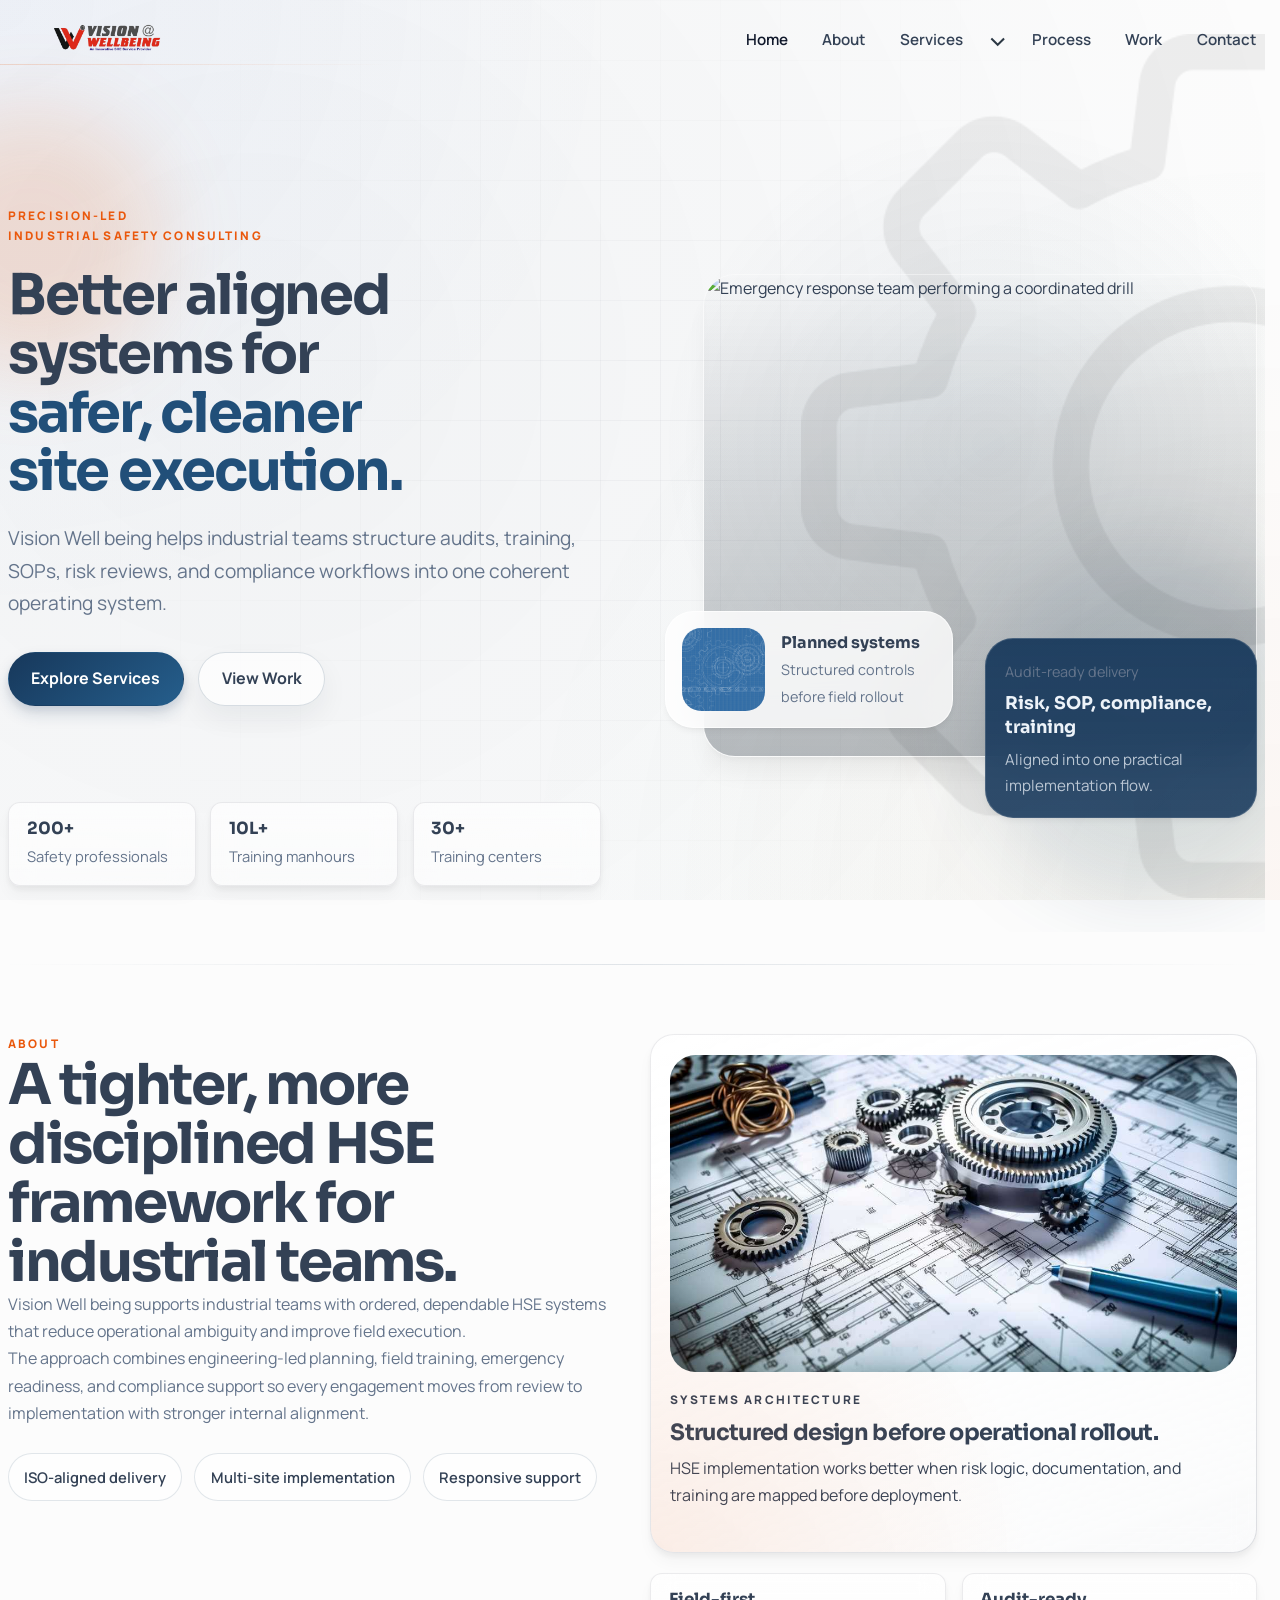
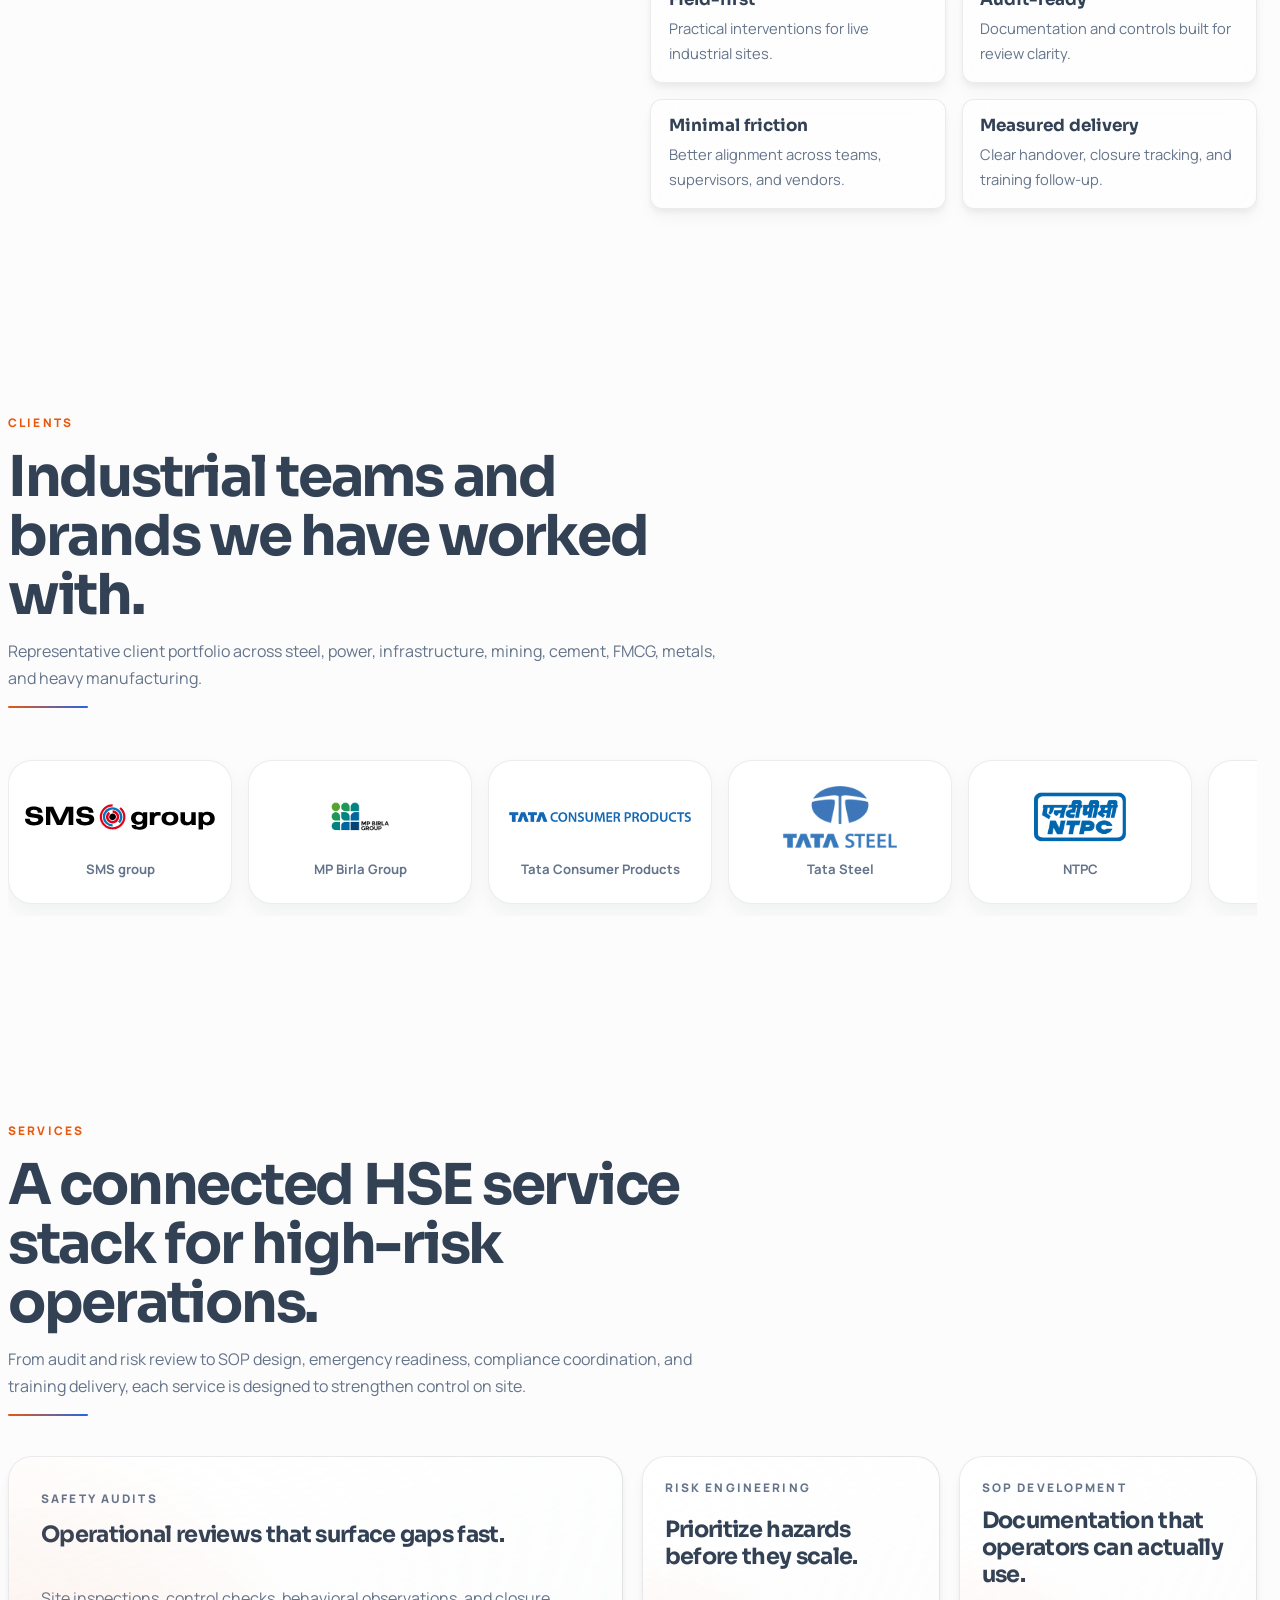
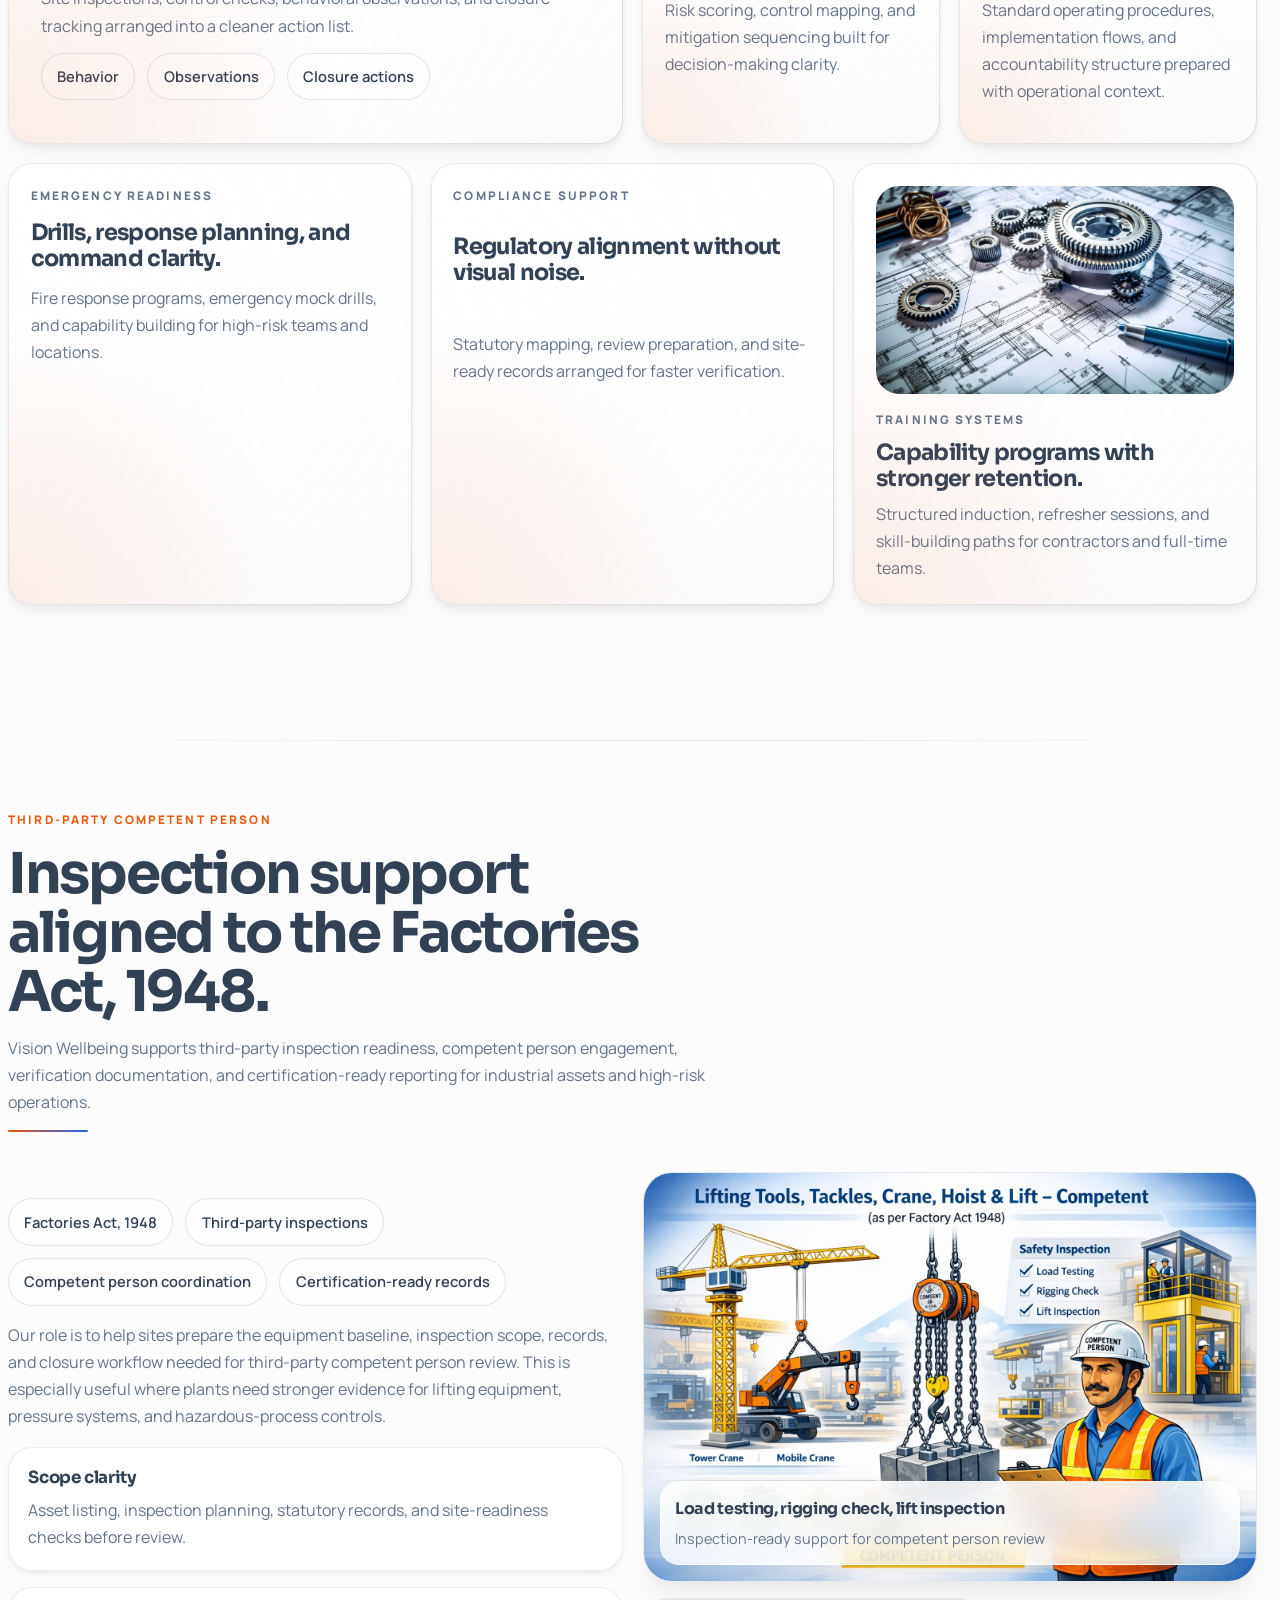
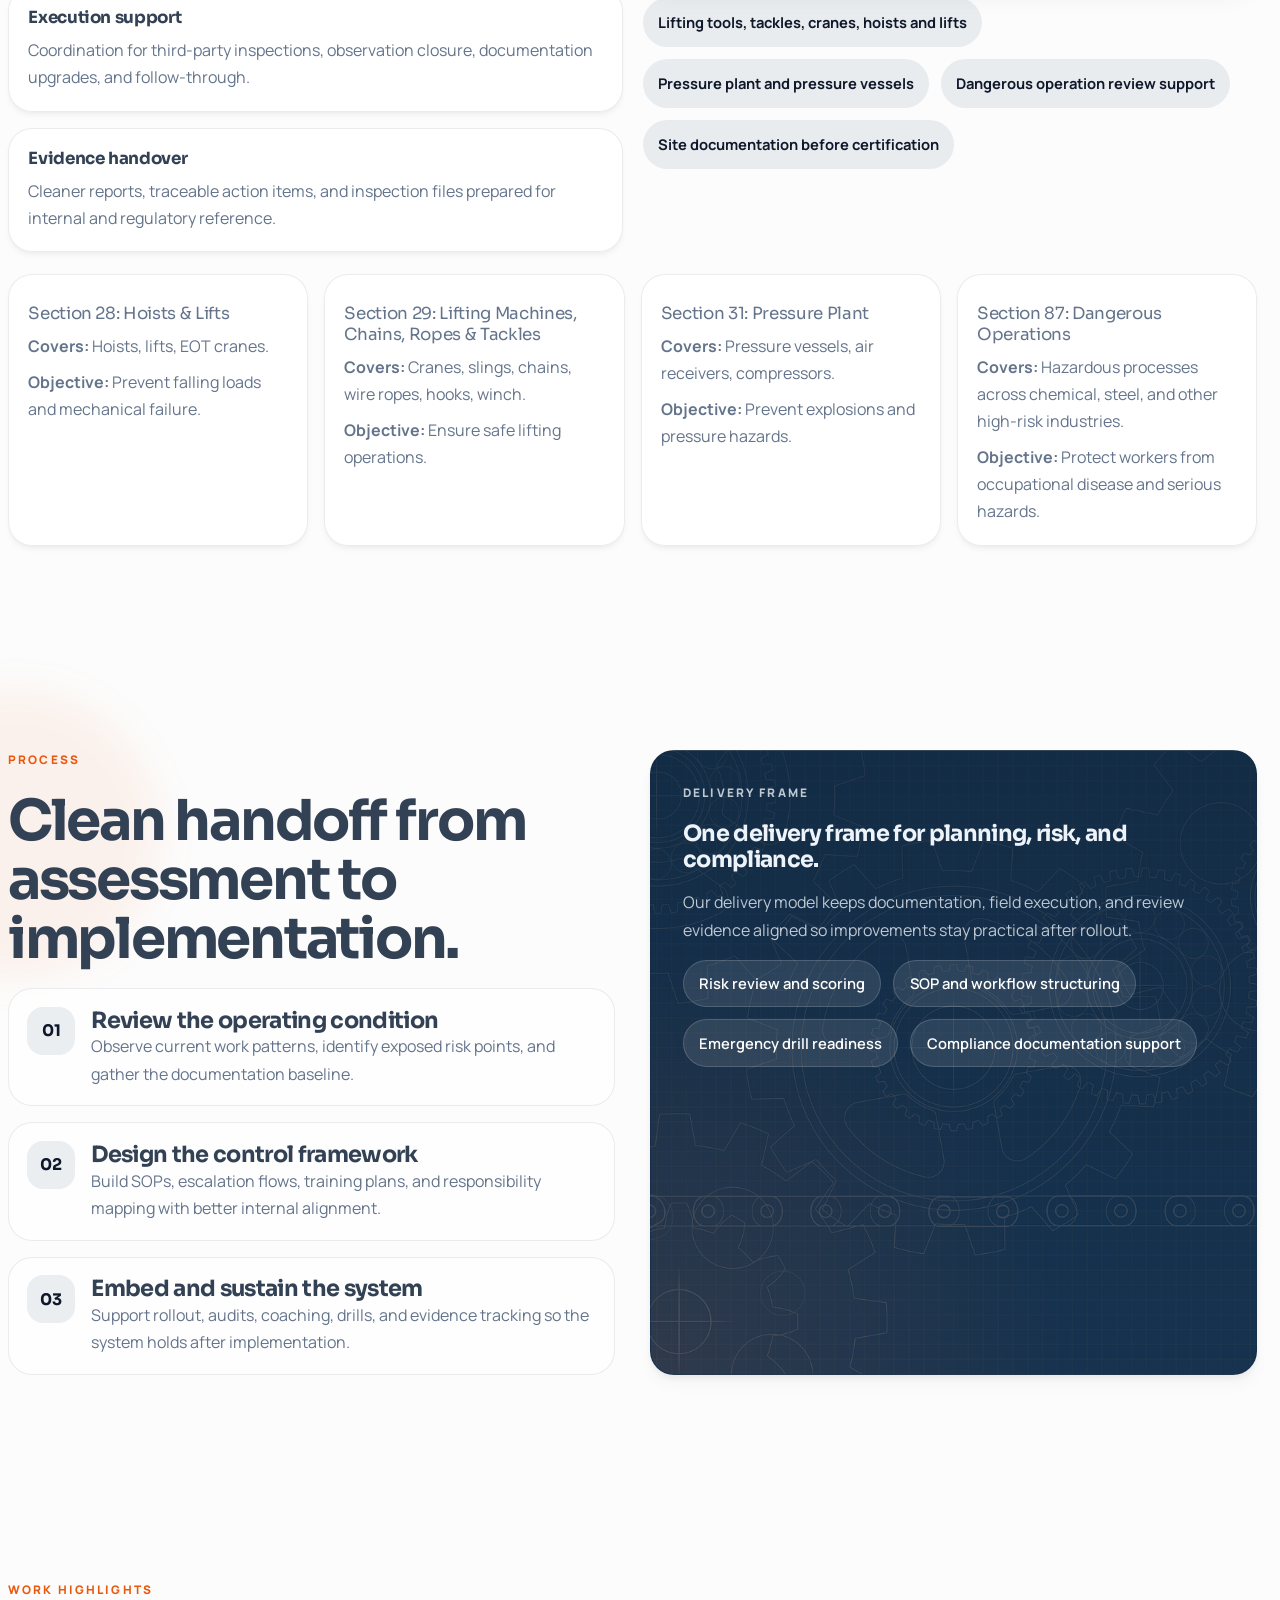
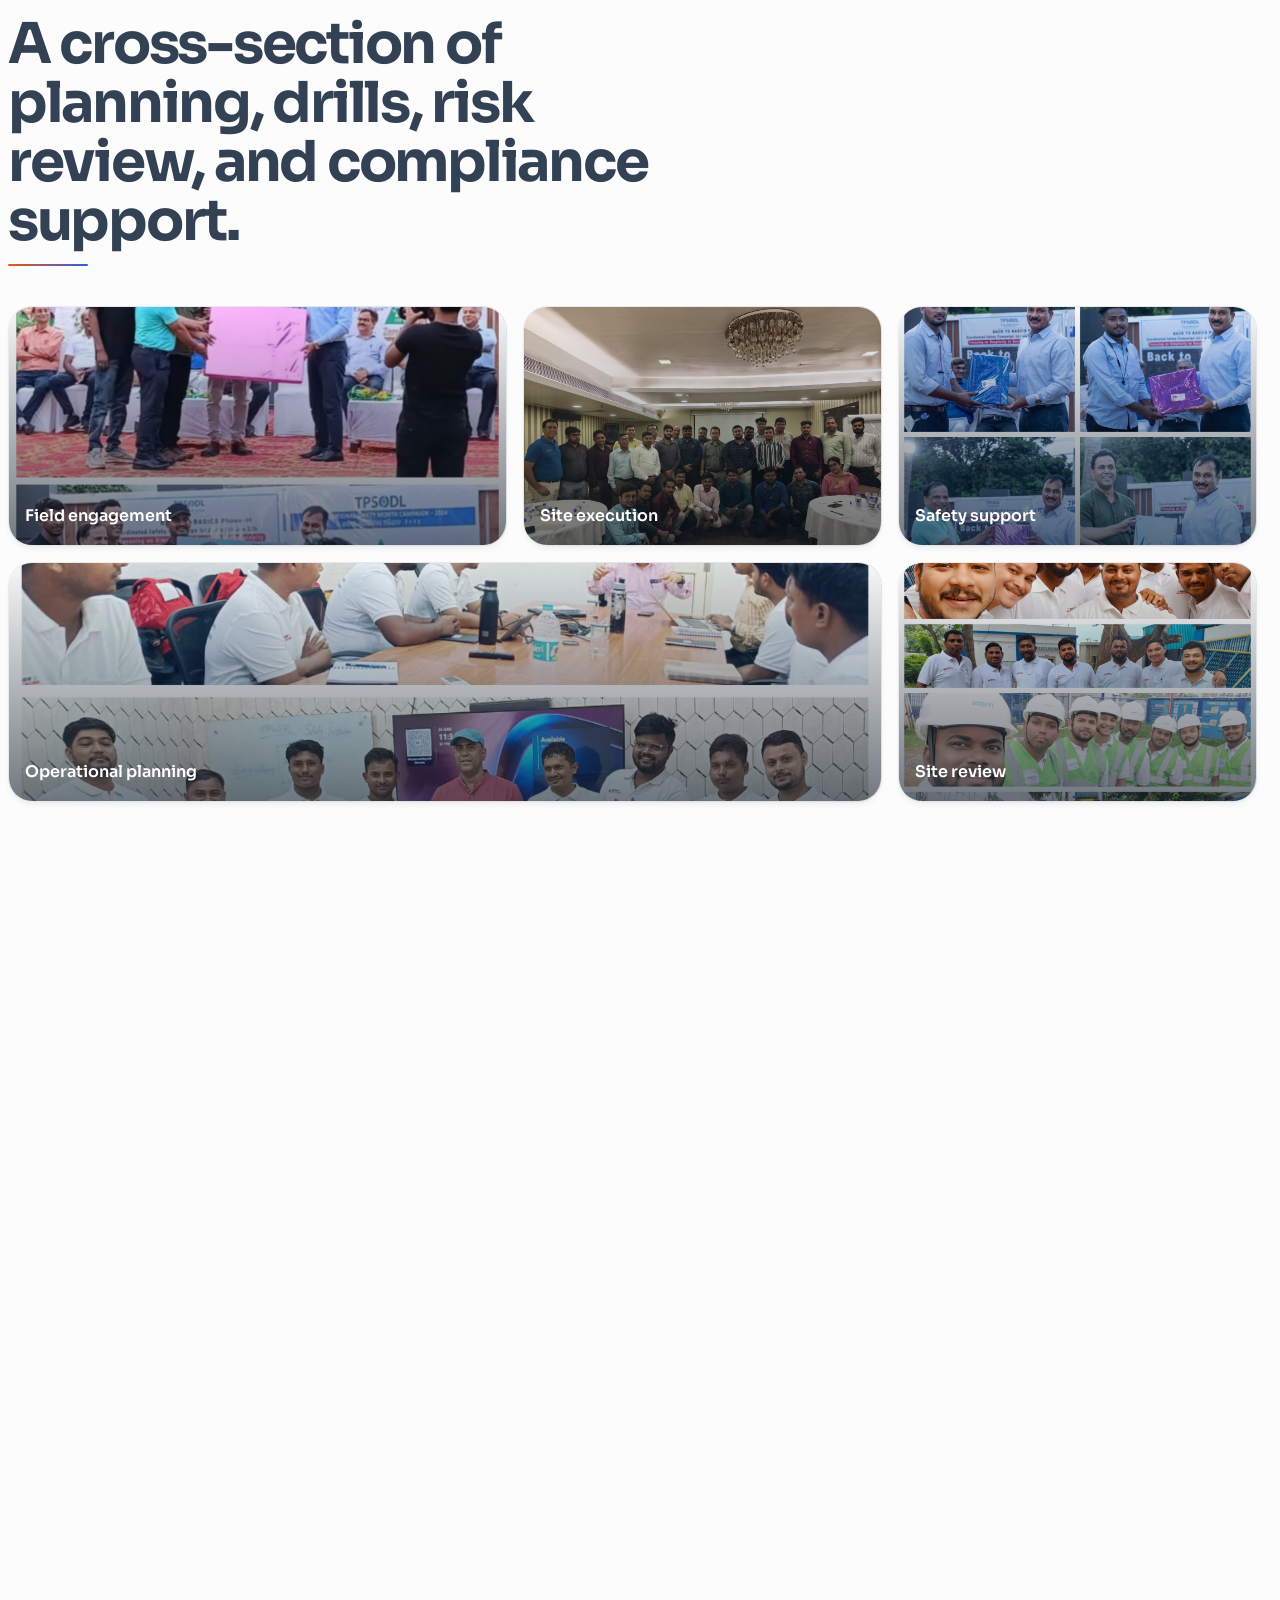
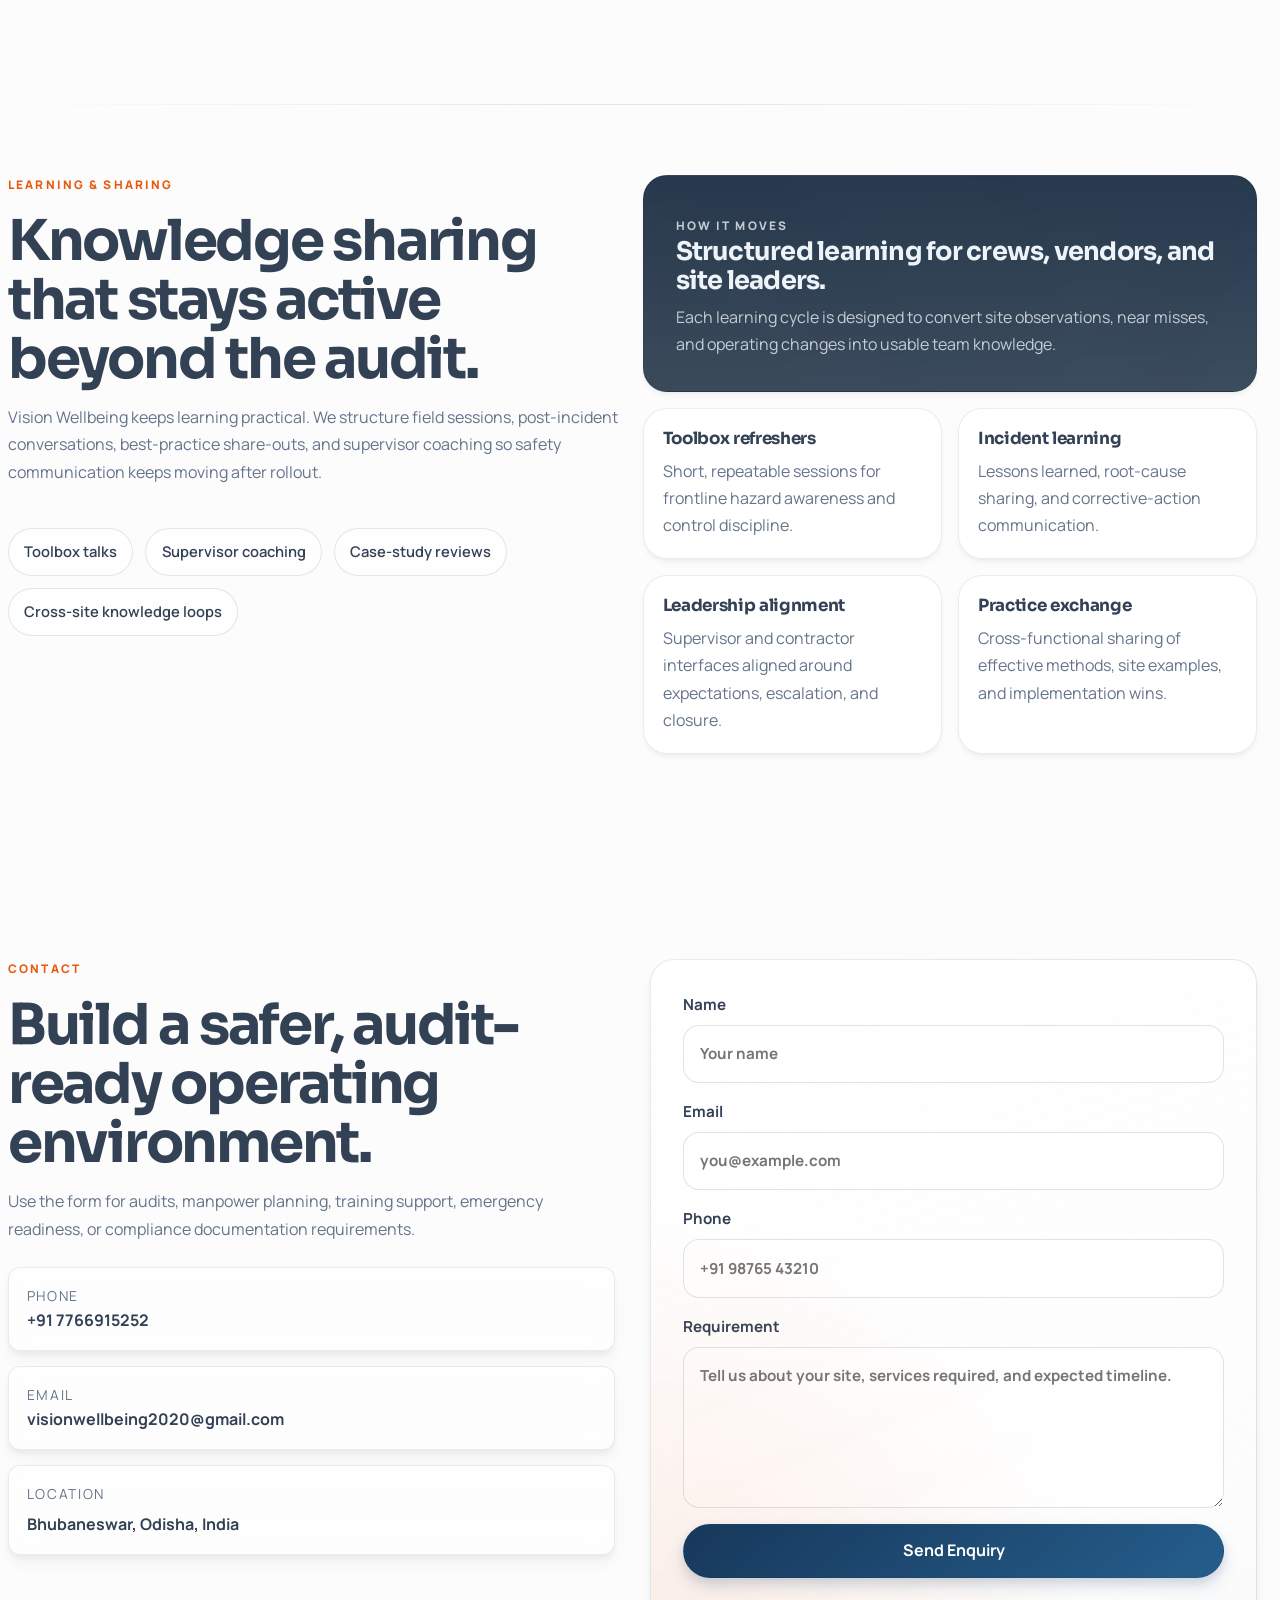
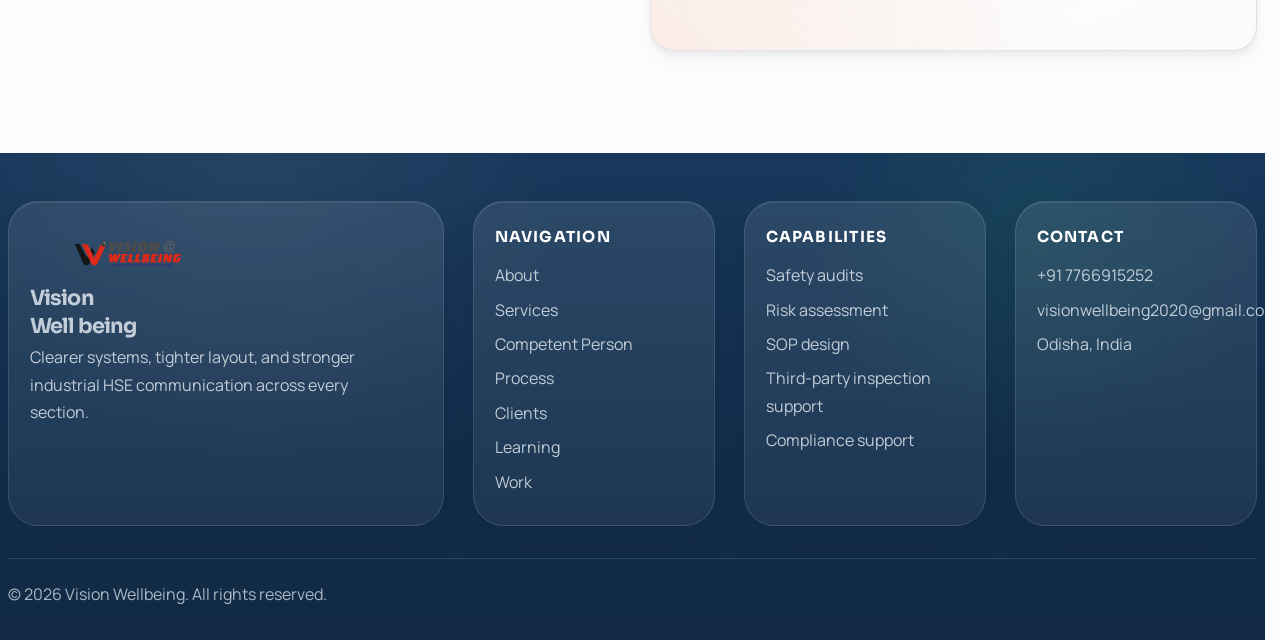
==== commit 9cbc2181: "Updates" ====
--- a/index.html
+++ b/index.html
@@ -355,6 +355,26 @@
         </div>
       </section>
 
+            <section class="section clients" id="clients">
+        <div class="container">
+          <div class="section-head reveal">
+            <p class="section-label">Clients</p>
+            <h2 class="section-title">
+              Industrial teams and brands we have worked with.
+            </h2>
+            <p class="section-text section-text-wide">
+              Representative client portfolio across steel, power,
+              infrastructure, mining, cement, FMCG, metals, and heavy
+              manufacturing.
+            </p>
+          </div>
+
+          <div class="logo-marquee reveal" aria-label="Client logos">
+            <div class="logo-marquee-track" id="clientLogoTrack"></div>
+          </div>
+        </div>
+      </section>
+
       <section class="section services" id="services">
         <div class="container">
           <div class="section-head reveal">
@@ -391,12 +411,12 @@
               class="service-card service-card-media reveal"
               id="service-risk"
             >
-              <div class="service-media service-media-contain">
+              <!-- <div class="service-media service-media-contain">
                 <img
                   src="static/images/risk_score.png"
                   alt="Risk score indicator"
                 />
-              </div>
+              </div> -->
               <div class="service-body">
                 <p class="card-eyebrow">Risk engineering</p>
                 <h3>Prioritize hazards before they scale.</h3>
@@ -411,12 +431,12 @@
               class="service-card service-card-media reveal"
               id="service-sop"
             >
-              <div class="service-media service-media-contain">
+              <!-- <div class="service-media service-media-contain">
                 <img
                   src="static/images/sop.png"
                   alt="Standard operating procedure illustration"
                 />
-              </div>
+              </div> -->
               <div class="service-body">
                 <p class="card-eyebrow">SOP development</p>
                 <h3>Documentation that operators can actually use.</h3>
@@ -440,12 +460,12 @@
               class="service-card service-card-media reveal"
               id="service-compliance"
             >
-              <div class="service-media service-media-contain">
+              <!-- <div class="service-media service-media-contain">
                 <img
                   src="static/images/regulatory_compliance.png"
                   alt="Regulatory compliance illustration"
                 />
-              </div>
+              </div> -->
               <div class="service-body">
                 <p class="card-eyebrow">Compliance support</p>
                 <h3>Regulatory alignment without visual noise.</h3>
@@ -668,26 +688,6 @@
         </div>
       </section>
 
-      <section class="section clients" id="clients">
-        <div class="container">
-          <div class="section-head reveal">
-            <p class="section-label">Clients</p>
-            <h2 class="section-title">
-              Industrial teams and brands we have worked with.
-            </h2>
-            <p class="section-text section-text-wide">
-              Representative client portfolio across steel, power,
-              infrastructure, mining, cement, FMCG, metals, and heavy
-              manufacturing.
-            </p>
-          </div>
-
-          <div class="logo-marquee reveal" aria-label="Client logos">
-            <div class="logo-marquee-track" id="clientLogoTrack"></div>
-          </div>
-        </div>
-      </section>
-
       <section class="section work" id="work">
         <div class="container">
           <div class="section-head reveal">
@@ -700,81 +700,133 @@
 
           <div class="gallery-grid">
             <button
-              class="gallery-item gallery-item-tall reveal"
+              class="gallery-item reveal"
               type="button"
-              data-lightbox="static/images/image1.png"
-              data-caption="Emergency response readiness and coordinated field execution"
-            >
-              <img
-                src="static/images/image1.png"
-                alt="Emergency response team at work"
-              />
-              <span>Emergency readiness</span>
+              data-lightbox="static/images/gallery/0.jpeg"
+              data-caption="On-site work highlight from Vision Wellbeing field engagement"
+            >
+              <img
+                src="static/images/gallery/0.jpeg"
+                alt="Vision Wellbeing work highlight photograph 1"
+              />
+              <span>Field engagement</span>
             </button>
 
             <button
               class="gallery-item reveal"
               type="button"
-              data-lightbox="static/images/hero_background.png"
-              data-caption="Blueprint-led planning for safer site operations"
-            >
-              <img
-                src="static/images/hero_background.png"
-                alt="Blueprint pattern representing planned systems"
-              />
-              <span>Blueprint planning</span>
+              data-lightbox="static/images/gallery/1.jpg"
+              data-caption="Work highlight from site activity and execution support"
+            >
+              <img
+                src="static/images/gallery/1.jpg"
+                alt="Vision Wellbeing work highlight photograph 2"
+              />
+              <span>Site execution</span>
             </button>
 
             <button
               class="gallery-item reveal"
               type="button"
-              data-lightbox="static/images/architecture_image.png"
-              data-caption="Engineering structure and system thinking for HSE design"
-            >
-              <img
-                src="static/images/architecture_image.png"
-                alt="Technical planning and engineering layout"
-              />
-              <span>System architecture</span>
+              data-lightbox="static/images/gallery/2.jpeg"
+              data-caption="Work highlight from an industrial safety support assignment"
+            >
+              <img
+                src="static/images/gallery/2.jpeg"
+                alt="Vision Wellbeing work highlight photograph 3"
+              />
+              <span>Safety support</span>
             </button>
 
             <button
-              class="gallery-item gallery-item-contain reveal"
+              class="gallery-item gallery-item-wide reveal"
               type="button"
-              data-lightbox="static/images/risk_score.png"
-              data-caption="Risk scoring and prioritization for targeted action"
-            >
-              <img
-                src="static/images/risk_score.png"
-                alt="Risk scoring graphic"
-              />
-              <span>Risk review</span>
+              data-lightbox="static/images/gallery/3.jpeg"
+              data-caption="Operational planning and on-ground coordination highlight"
+            >
+              <img
+                src="static/images/gallery/3.jpeg"
+                alt="Vision Wellbeing work highlight photograph 4"
+              />
+              <span>Operational planning</span>
             </button>
 
             <button
-              class="gallery-item gallery-item-contain reveal"
+              class="gallery-item reveal"
               type="button"
-              data-lightbox="static/images/sop.png"
-              data-caption="Standard operating procedure design and rollout planning"
-            >
-              <img
-                src="static/images/sop.png"
-                alt="Standard operating procedure layout"
-              />
-              <span>SOP design</span>
+              data-lightbox="static/images/gallery/4.jpeg"
+              data-caption="A field snapshot from ongoing HSE engagement and review"
+            >
+              <img
+                src="static/images/gallery/4.jpeg"
+                alt="Vision Wellbeing work highlight photograph 5"
+              />
+              <span>Site review</span>
             </button>
 
             <button
-              class="gallery-item gallery-item-contain reveal"
+              class="gallery-item gallery-item-tall reveal"
               type="button"
-              data-lightbox="static/images/regulatory_compliance.png"
-              data-caption="Regulatory compliance support for audit-ready delivery"
-            >
-              <img
-                src="static/images/regulatory_compliance.png"
-                alt="Regulatory compliance illustration"
-              />
-              <span>Compliance support</span>
+              data-lightbox="static/images/gallery/5.jpeg"
+              data-caption="Detailed field observation and safety oversight highlight"
+            >
+              <img
+                src="static/images/gallery/5.jpeg"
+                alt="Vision Wellbeing work highlight photograph 6"
+              />
+              <span>Field observation</span>
+            </button>
+
+            <button
+              class="gallery-item gallery-item-wide reveal"
+              type="button"
+              data-lightbox="static/images/gallery/6.jpeg"
+              data-caption="Readiness-focused support for active industrial operations"
+            >
+              <img
+                src="static/images/gallery/6.jpeg"
+                alt="Vision Wellbeing work highlight photograph 7"
+              />
+              <span>Operational readiness</span>
+            </button>
+
+            <button
+              class="gallery-item reveal"
+              type="button"
+              data-lightbox="static/images/gallery/7.jpeg"
+              data-caption="Work highlight showing live industrial environment support"
+            >
+              <img
+                src="static/images/gallery/7.jpeg"
+                alt="Vision Wellbeing work highlight photograph 8"
+              />
+              <span>Industrial support</span>
+            </button>
+
+            <button
+              class="gallery-item gallery-item-tall reveal"
+              type="button"
+              data-lightbox="static/images/gallery/8.jpeg"
+              data-caption="Compliance-led site engagement and visual work highlight"
+            >
+              <img
+                src="static/images/gallery/8.jpeg"
+                alt="Vision Wellbeing work highlight photograph 9"
+              />
+              <span>Compliance review</span>
+            </button>
+
+            <button
+              class="gallery-item reveal"
+              type="button"
+              data-lightbox="static/images/gallery/9.jpeg"
+              data-caption="Work highlight from a completed Vision Wellbeing engagement"
+            >
+              <img
+                src="static/images/gallery/9.jpeg"
+                alt="Vision Wellbeing work highlight photograph 10"
+              />
+              <span>Project highlight</span>
             </button>
           </div>
         </div>
--- a/static/css/index.css
+++ b/static/css/index.css
@@ -1,26 +1,30 @@
 :root {
-  --page-bg: #f4efe6;
-  --page-bg-alt: #ebe2d5;
-  --surface: rgba(255, 255, 255, 0.76);
-  --surface-strong: rgba(255, 255, 255, 0.94);
-  --surface-dark: #17385b;
-  --text: #152230;
-  --muted: #5f6f7d;
-  --line: rgba(23, 56, 91, 0.14);
-  --line-strong: rgba(23, 56, 91, 0.22);
-  --accent: #e8763b;
-  --accent-2: #1e7aa8;
-  --accent-soft: #f8c9b2;
-  --accent-ghost: rgba(232, 118, 59, 0.14);
-  --shadow-sm: 0 18px 40px rgba(21, 34, 48, 0.08);
-  --shadow-lg: 0 34px 100px rgba(21, 34, 48, 0.14);
-  --shadow-xl: 0 44px 120px rgba(21, 34, 48, 0.18);
-  --radius-sm: 18px;
-  --radius-md: 28px;
-  --radius-lg: 40px;
-  --container: 1180px;
-  --header-h: 72px;
-  --ease: cubic-bezier(0.22, 1, 0.36, 1);
+  --page-bg: #fcfcfc;
+  --page-bg-alt: #f1f5f9;
+  --surface: rgba(255, 255, 255, 0.7);
+  --surface-strong: rgba(255, 255, 255, 0.98);
+  --surface-dark: #0f172a;
+  --text: #334155;
+  --heading: #0f172a;
+  --muted: #64748b;
+  --line: rgba(15, 23, 42, 0.08);
+  --line-strong: rgba(15, 23, 42, 0.15);
+  --accent: #ea580c;
+  --accent-2: #2563eb;
+  --accent-soft: #ffedd5;
+  --accent-ghost: rgba(234, 88, 12, 0.1);
+  --shadow-sm: 0 4px 6px -1px rgba(0, 0, 0, 0.05), 0 2px 4px -2px rgba(0, 0, 0, 0.05);
+  --shadow-md: 0 10px 15px -3px rgba(0, 0, 0, 0.05), 0 4px 6px -4px rgba(0, 0, 0, 0.05);
+  --shadow-lg: 0 20px 25px -5px rgba(0, 0, 0, 0.05), 0 8px 10px -6px rgba(0, 0, 0, 0.05);
+  --shadow-xl: 0 25px 50px -12px rgba(0, 0, 0, 0.1);
+  --radius-sm: 12px;
+  --radius-md: 24px;
+  --radius-lg: 32px;
+  --container: 1280px;
+  --header-h: 80px;
+  --ease: cubic-bezier(0.16, 1, 0.3, 1);
+  --glass-bg: rgba(255, 255, 255, 0.65);
+  --glass-border: rgba(255, 255, 255, 0.4);
 }
 
 *,
@@ -41,30 +45,23 @@
   width: 100%;
   font-family: Manrope, "Segoe UI", sans-serif;
   color: var(--text);
-  background:
-    radial-gradient(
-      circle at 15% 18%,
-      rgba(255, 255, 255, 0.92),
-      transparent 28%
-    ),
-    radial-gradient(
-      circle at 88% 12%,
-      rgba(30, 122, 168, 0.12),
-      transparent 22%
-    ),
-    radial-gradient(
-      circle at top left,
-      rgba(255, 255, 255, 0.84),
-      transparent 36%
-    ),
-    radial-gradient(
-      circle at 82% 12%,
-      rgba(232, 118, 59, 0.14),
-      transparent 24%
-    ),
-    linear-gradient(180deg, var(--page-bg), var(--page-bg-alt));
-  line-height: 1.6;
+  background: var(--page-bg);
+  line-height: 1.7;
   overflow-x: hidden;
+  -webkit-font-smoothing: antialiased;
+  -moz-osx-font-smoothing: grayscale;
+}
+
+h1, h2, h3 {
+  font-family: Sora, Manrope, sans-serif;
+  letter-spacing: -0.05em;
+  margin-top: 0;
+  margin-bottom: 1.5rem;
+}
+
+p {
+  margin-top: 0;
+  margin-bottom: 1.5rem;
 }
 
 body::before,
@@ -77,18 +74,26 @@
 }
 
 body::before {
-  opacity: 0.38;
+  opacity: 0.4;
   background-image:
-    linear-gradient(rgba(23, 56, 91, 0.03) 1px, transparent 1px),
-    linear-gradient(90deg, rgba(23, 56, 91, 0.03) 1px, transparent 1px);
-  background-size: 32px 32px;
-  mask-image: radial-gradient(circle at center, black 40%, transparent 86%);
+    linear-gradient(var(--line) 1px, transparent 1px),
+    linear-gradient(90deg, var(--line) 1px, transparent 1px);
+  background-size: 60px 60px;
+  mask-image: radial-gradient(circle at center, black 10%, transparent 80%);
 }
 
 body::after {
   background:
-    radial-gradient(circle at 10% 80%, rgba(232, 118, 59, 0.08), transparent 26%),
-    radial-gradient(circle at 90% 70%, rgba(23, 56, 91, 0.08), transparent 22%);
+    radial-gradient(
+      circle at 0% 0%,
+      rgba(37, 99, 235, 0.04),
+      transparent 40%
+    ),
+    radial-gradient(
+      circle at 100% 100%,
+      rgba(234, 88, 12, 0.04),
+      transparent 40%
+    );
 }
 
 a {
@@ -128,7 +133,7 @@
   inset: 0 auto auto 0;
   z-index: 1500;
   width: 100%;
-  height: 4px;
+  height: 2px;
   pointer-events: none;
   background: linear-gradient(90deg, rgba(23, 56, 91, 0.06), transparent);
 }
@@ -138,7 +143,7 @@
   width: 0;
   height: 100%;
   background: linear-gradient(90deg, var(--accent), var(--accent-2), #2aa46f);
-  box-shadow: 0 0 22px rgba(30, 122, 168, 0.35);
+  box-shadow: 0 0 10px rgba(30, 122, 168, 0.18);
   transition: width 120ms linear;
 }
 
@@ -459,6 +464,18 @@
   display: flex;
   align-items: stretch;
   overflow: clip;
+  background: 
+    radial-gradient(circle at 10% 20%, rgba(23, 56, 91, 0.05), transparent 40%),
+    radial-gradient(circle at 90% 80%, rgba(232, 118, 59, 0.05), transparent 40%),
+    radial-gradient(circle at 50% 50%, rgba(38, 168, 106, 0.03), transparent 50%);
+  background-size: 200% 200%;
+  animation: heroMesh 15s ease infinite alternate;
+  background-attachment: fixed;
+}
+
+@keyframes heroMesh {
+  0% { background-position: 0% 0%; }
+  100% { background-position: 100% 100%; }
 }
 
 .hero::before {
@@ -476,9 +493,9 @@
   content: "";
   position: absolute;
   inset: 4rem auto auto 0;
-  width: min(46rem, 62vw);
+  width: min(34rem, 48vw);
   height: 1px;
-  background: linear-gradient(90deg, rgba(232, 118, 59, 0.55), transparent 72%);
+  background: linear-gradient(90deg, rgba(232, 118, 59, 0.24), transparent 72%);
   pointer-events: none;
 }
 
@@ -585,16 +602,13 @@
 
 .hero-title {
   max-width: 12ch;
-  font-size: clamp(1.9rem, 5.4vw, 4rem);
+  font-size: clamp(1.8rem, 5vw, 3.5rem);
   text-wrap: balance;
 }
 
 .hero-title-emphasis {
   display: inline-block;
-  background: linear-gradient(135deg, var(--surface-dark), var(--accent-2));
-  -webkit-background-clip: text;
-  background-clip: text;
-  color: transparent;
+  color: #214f79;
 }
 
 .hero-subtitle,
@@ -634,33 +648,19 @@
   border: 1px solid transparent;
   font-weight: 700;
   transition:
-    transform 200ms var(--ease),
-    box-shadow 200ms var(--ease),
-    background-color 200ms var(--ease),
-    border-color 200ms var(--ease);
+    transform 300ms cubic-bezier(0.34, 1.56, 0.64, 1),
+    box-shadow 300ms var(--ease),
+    background-color 300ms var(--ease),
+    border-color 300ms var(--ease);
 }
 
 .btn:hover {
-  transform: translateY(-2px);
+  transform: translateY(-4px) scale(1.02);
+  box-shadow: 0 10px 20px rgba(0, 0, 0, 0.08), 0 4px 8px rgba(0, 0, 0, 0.04);
 }
 
 .btn::after {
-  content: "";
-  position: absolute;
-  inset: 0;
-  background: linear-gradient(
-    120deg,
-    transparent 20%,
-    rgba(255, 255, 255, 0.24) 48%,
-    transparent 74%
-  );
-  transform: translateX(-130%);
-  transition: transform 560ms var(--ease);
-  z-index: -1;
-}
-
-.btn:hover::after {
-  transform: translateX(120%);
+  display: none;
 }
 
 .btn:disabled {
@@ -671,9 +671,13 @@
 }
 
 .btn-primary {
-  background: linear-gradient(140deg, #17385b, #245b88 54%, #2aa46f 120%);
+  background: linear-gradient(140deg, #17385b, #245b88 92%);
   color: #fff;
-  box-shadow: 0 18px 36px rgba(23, 56, 91, 0.2);
+  box-shadow: 0 8px 16px rgba(23, 56, 91, 0.15), 0 4px 8px rgba(23, 56, 91, 0.08);
+}
+
+.btn-primary:hover {
+  box-shadow: 0 16px 32px rgba(23, 56, 91, 0.2), 0 8px 16px rgba(23, 56, 91, 0.12);
 }
 
 .btn-secondary {
@@ -700,9 +704,21 @@
   padding: 1rem 1.1rem;
   border-radius: var(--radius-sm);
   border: 1px solid var(--line);
-  background: linear-gradient(180deg, rgba(255, 255, 255, 0.7), rgba(255, 255, 255, 0.52));
-  backdrop-filter: blur(16px) saturate(140%);
-  box-shadow: 0 16px 32px rgba(21, 34, 48, 0.05);
+  background: linear-gradient(
+    180deg,
+    rgba(255, 255, 255, 0.7),
+    rgba(255, 255, 255, 0.52)
+  );
+  backdrop-filter: blur(12px) saturate(140%);
+  box-shadow: 0 4px 6px rgba(0, 0, 0, 0.05), 0 10px 15px rgba(0, 0, 0, 0.03);
+  transition: transform 300ms var(--ease), box-shadow 300ms var(--ease);
+}
+
+.hero-metrics article:hover,
+.stat-card:hover,
+.contact-cards article:hover {
+  transform: translateY(-8px);
+  box-shadow: 0 20px 30px rgba(0, 0, 0, 0.1), 0 10px 15px rgba(0, 0, 0, 0.06);
 }
 
 .hero-metrics strong,
@@ -734,12 +750,8 @@
   overflow: hidden;
   border-radius: var(--radius-lg);
   border: 1px solid rgba(255, 255, 255, 0.42);
-  box-shadow: var(--shadow-xl);
-  transform:
-    translate3d(0, var(--parallax-shift, 0px), 0)
-    perspective(1400px)
-    rotateY(-7deg)
-    rotateX(3deg);
+  box-shadow: var(--shadow-lg);
+  transform: translate3d(0, var(--parallax-shift, 0px), 0);
 }
 
 .hero-photo-card::after {
@@ -757,7 +769,9 @@
   width: 100%;
   height: 100%;
   object-fit: cover;
-  transition: transform 700ms var(--ease), filter 700ms var(--ease);
+  transition:
+    transform 700ms var(--ease),
+    filter 700ms var(--ease);
 }
 
 .hero-photo-card:hover img {
@@ -773,21 +787,7 @@
   background: rgba(255, 255, 255, 0.8);
   backdrop-filter: blur(18px);
   box-shadow: var(--shadow-sm);
-  animation: floatingCard 6.6s ease-in-out infinite;
-}
-
-.floating-card-score {
-  animation-delay: -2.2s;
-}
-
-@keyframes floatingCard {
-  0%,
-  100% {
-    transform: translateY(0);
-  }
-  50% {
-    transform: translateY(-8px);
-  }
+  animation: none;
 }
 
 .floating-card-blueprint {
@@ -901,8 +901,8 @@
 
 .section-head::after {
   content: "";
-  width: min(8rem, 32vw);
-  height: 3px;
+  width: min(5rem, 24vw);
+  height: 2px;
   border-radius: 999px;
   background: linear-gradient(90deg, var(--accent), var(--accent-2));
 }
@@ -963,8 +963,8 @@
       padding-box,
     linear-gradient(140deg, rgba(255, 255, 255, 0.7), rgba(23, 56, 91, 0.06))
       border-box;
-  box-shadow: var(--shadow-sm);
-  backdrop-filter: blur(14px) saturate(130%);
+  box-shadow: 0 4px 6px rgba(0, 0, 0, 0.05), 0 10px 15px rgba(0, 0, 0, 0.03);
+  backdrop-filter: blur(12px) saturate(130%);
 }
 
 .insight-card::before,
@@ -1050,8 +1050,9 @@
 .process-panel:hover,
 .contact-form:hover {
   transform: translateY(-8px);
-  box-shadow: var(--shadow-lg);
+  box-shadow: 0 20px 30px rgba(0, 0, 0, 0.1), 0 10px 15px rgba(0, 0, 0, 0.06);
   border-color: var(--line-strong);
+  transition: transform 300ms var(--ease), box-shadow 300ms var(--ease), border-color 300ms var(--ease);
 }
 
 .service-card::after,
@@ -1062,8 +1063,13 @@
   position: absolute;
   inset: 0 auto auto 0;
   width: 100%;
-  height: 4px;
-  background: linear-gradient(90deg, rgba(232, 118, 59, 0.9), rgba(30, 122, 168, 0.7), transparent 72%);
+  height: 3px;
+  background: linear-gradient(
+    90deg,
+    rgba(232, 118, 59, 0.55),
+    rgba(30, 122, 168, 0.45),
+    transparent 72%
+  );
   opacity: 0;
   transition: opacity 220ms var(--ease);
 }
@@ -1220,12 +1226,16 @@
   left: 1rem;
   right: 1rem;
   bottom: 1rem;
-  padding: 0.95rem 1rem;
+  padding: 0.8rem 0.9rem;
   border-radius: 1.2rem;
-  background: linear-gradient(180deg, rgba(255, 255, 255, 0.9), rgba(255, 255, 255, 0.72));
+  background: linear-gradient(
+    180deg,
+    rgba(255, 255, 255, 0.88),
+    rgba(255, 255, 255, 0.74)
+  );
   border: 1px solid rgba(255, 255, 255, 0.65);
   backdrop-filter: blur(16px);
-  box-shadow: 0 18px 40px rgba(21, 34, 48, 0.12);
+  box-shadow: 0 12px 28px rgba(21, 34, 48, 0.1);
 }
 
 .competent-person-art-badge strong,
@@ -1277,7 +1287,7 @@
 .inspection-card:hover,
 .learning-card:hover,
 .client-logo-card:hover {
-  transform: translateY(-7px);
+  transform: translateY(-4px);
   border-color: var(--line-strong);
   box-shadow: var(--shadow-sm);
 }
@@ -1301,27 +1311,17 @@
 
 .logo-marquee::before {
   left: 0;
-  background: linear-gradient(
-    90deg,
-    rgba(245, 241, 234, 1),
-    rgba(245, 241, 234, 0)
-  );
 }
 
 .logo-marquee::after {
   right: 0;
-  background: linear-gradient(
-    270deg,
-    rgba(245, 241, 234, 1),
-    rgba(245, 241, 234, 0)
-  );
 }
 
 .logo-marquee-track {
   display: flex;
   width: max-content;
   gap: 1rem;
-  animation: logoMarquee 34s linear infinite;
+  animation: logoMarquee 40s linear infinite;
   will-change: transform;
 }
 
@@ -1375,7 +1375,9 @@
   max-height: 3.9rem;
   object-fit: contain;
   mix-blend-mode: multiply;
-  transition: transform 260ms var(--ease), filter 260ms var(--ease);
+  transition:
+    transform 260ms var(--ease),
+    filter 260ms var(--ease);
 }
 
 .client-logo-card:hover .client-logo-image {
@@ -1472,9 +1474,9 @@
 }
 
 .process-step:hover {
-  transform: translateX(6px);
+  transform: translateX(2px);
   border-color: var(--line-strong);
-  box-shadow: 0 18px 38px rgba(21, 34, 48, 0.08);
+  box-shadow: 0 14px 28px rgba(21, 34, 48, 0.06);
 }
 
 .process-step span {
@@ -1689,7 +1691,11 @@
 .site-footer {
   padding: 3rem 0 2rem;
   background:
-    radial-gradient(circle at 82% 18%, rgba(42, 164, 111, 0.12), transparent 20%),
+    radial-gradient(
+      circle at 82% 18%,
+      rgba(42, 164, 111, 0.12),
+      transparent 20%
+    ),
     radial-gradient(
       circle at 20% 0%,
       rgba(255, 255, 255, 0.06),
@@ -1842,15 +1848,15 @@
 
 .reveal {
   opacity: 0;
-  transform: translate3d(0, 1.1rem, 0) scale(0.985);
+  transform: translate3d(0, 0.8rem, 0);
   transition:
-    opacity 720ms var(--ease) var(--reveal-delay, 0ms),
-    transform 720ms var(--ease) var(--reveal-delay, 0ms);
+    opacity 560ms var(--ease) var(--reveal-delay, 0ms),
+    transform 560ms var(--ease) var(--reveal-delay, 0ms);
 }
 
 .reveal.in-view {
   opacity: 1;
-  transform: translate3d(0, 0, 0) scale(1);
+  transform: translate3d(0, 0, 0);
 }
 
 @media (min-width: 760px) {
@@ -1884,6 +1890,10 @@
 
   .gallery-item-tall {
     grid-row: span 2;
+  }
+
+  .gallery-item-wide {
+    grid-column: span 2;
   }
 
   .footer-grid {
@@ -2067,10 +2077,6 @@
     grid-auto-rows: 15rem;
   }
 
-  .gallery-grid .gallery-item:nth-child(5) {
-    grid-column: span 2;
-  }
-
   .inspection-grid {
     grid-template-columns: repeat(4, minmax(0, 1fr));
   }
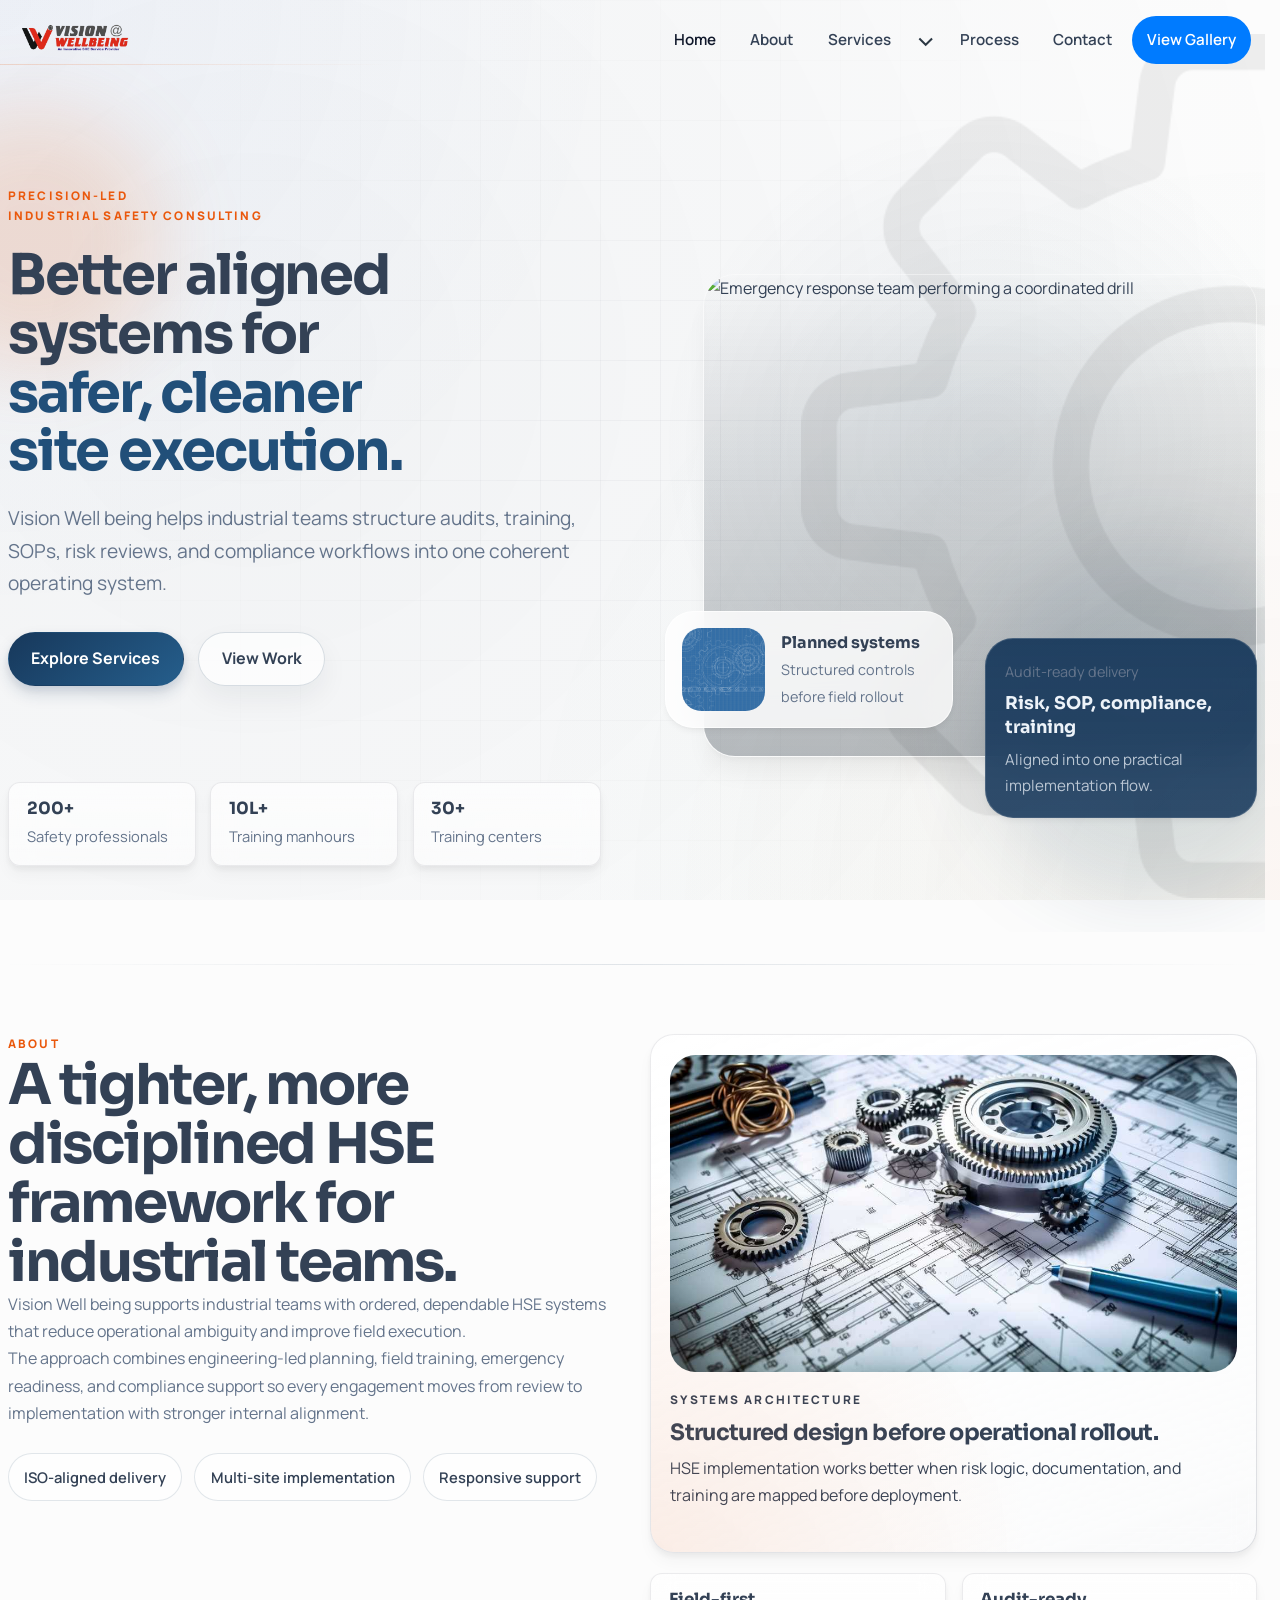
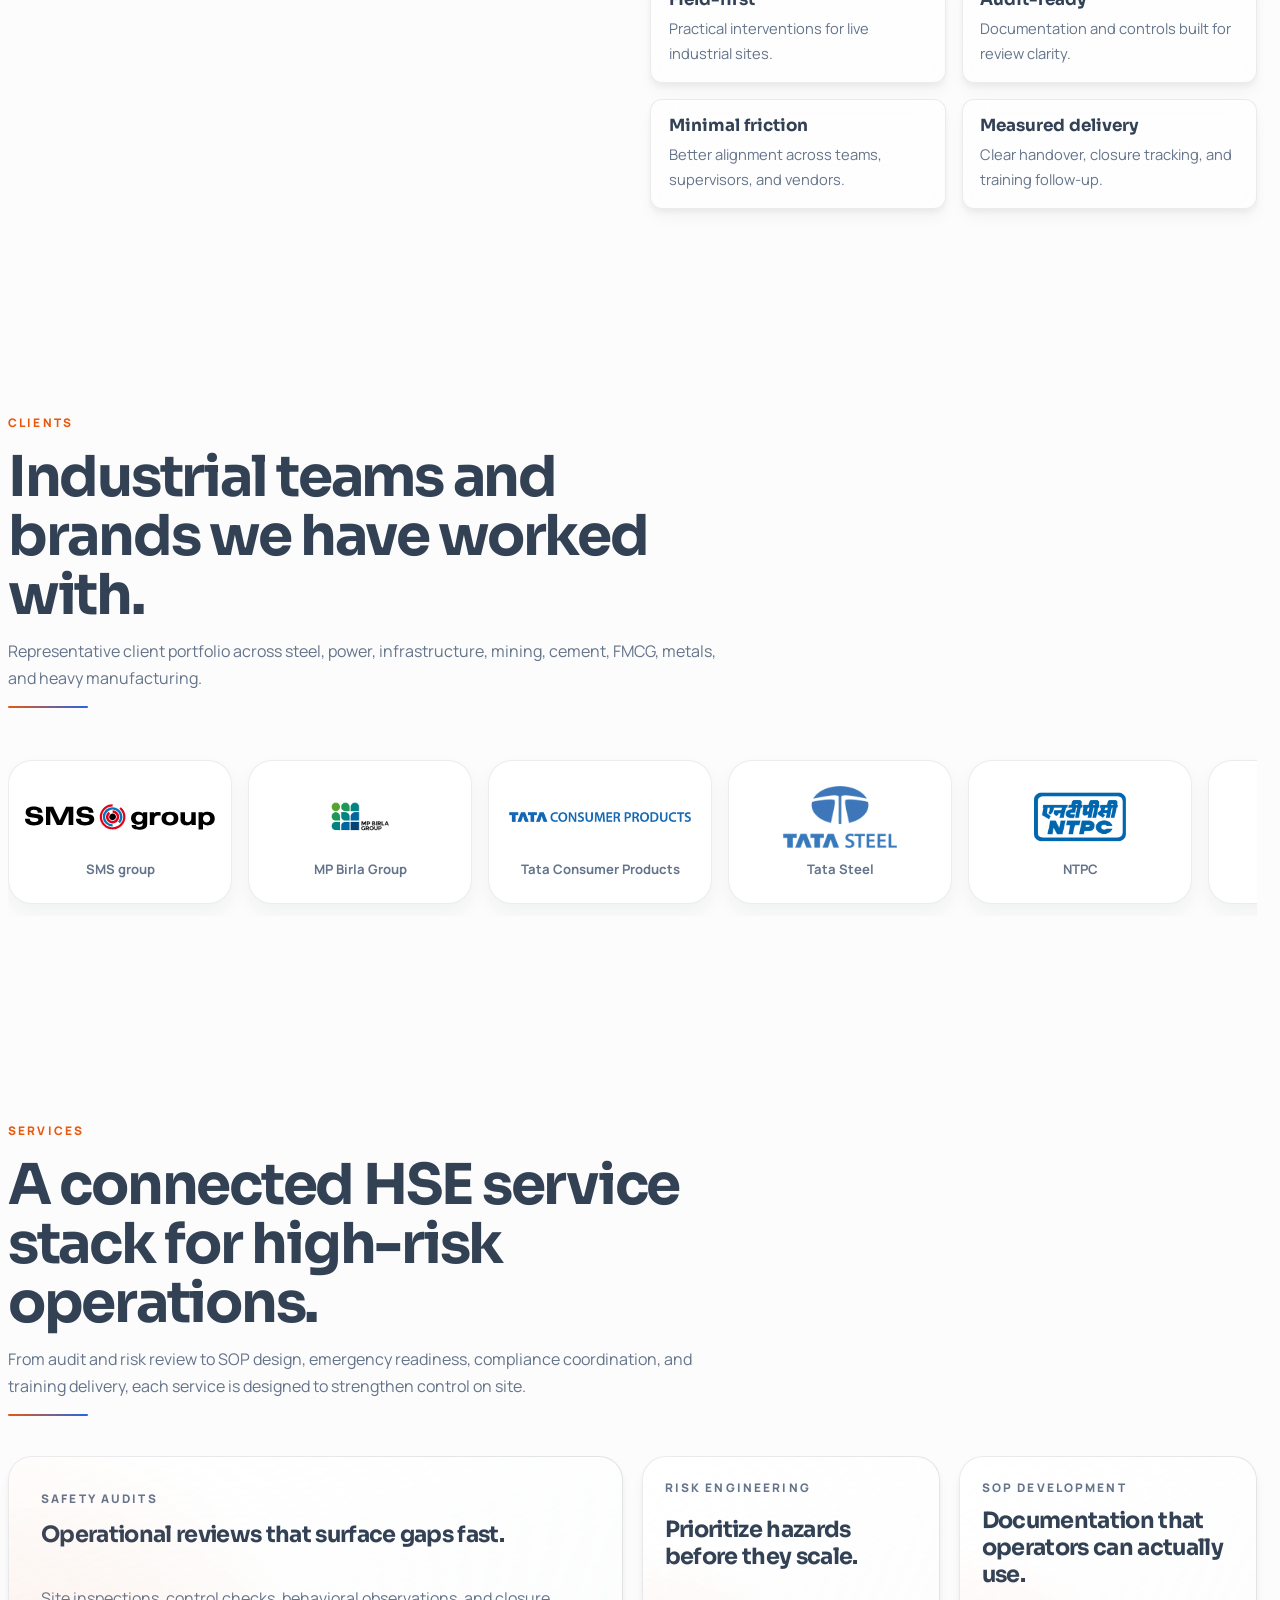
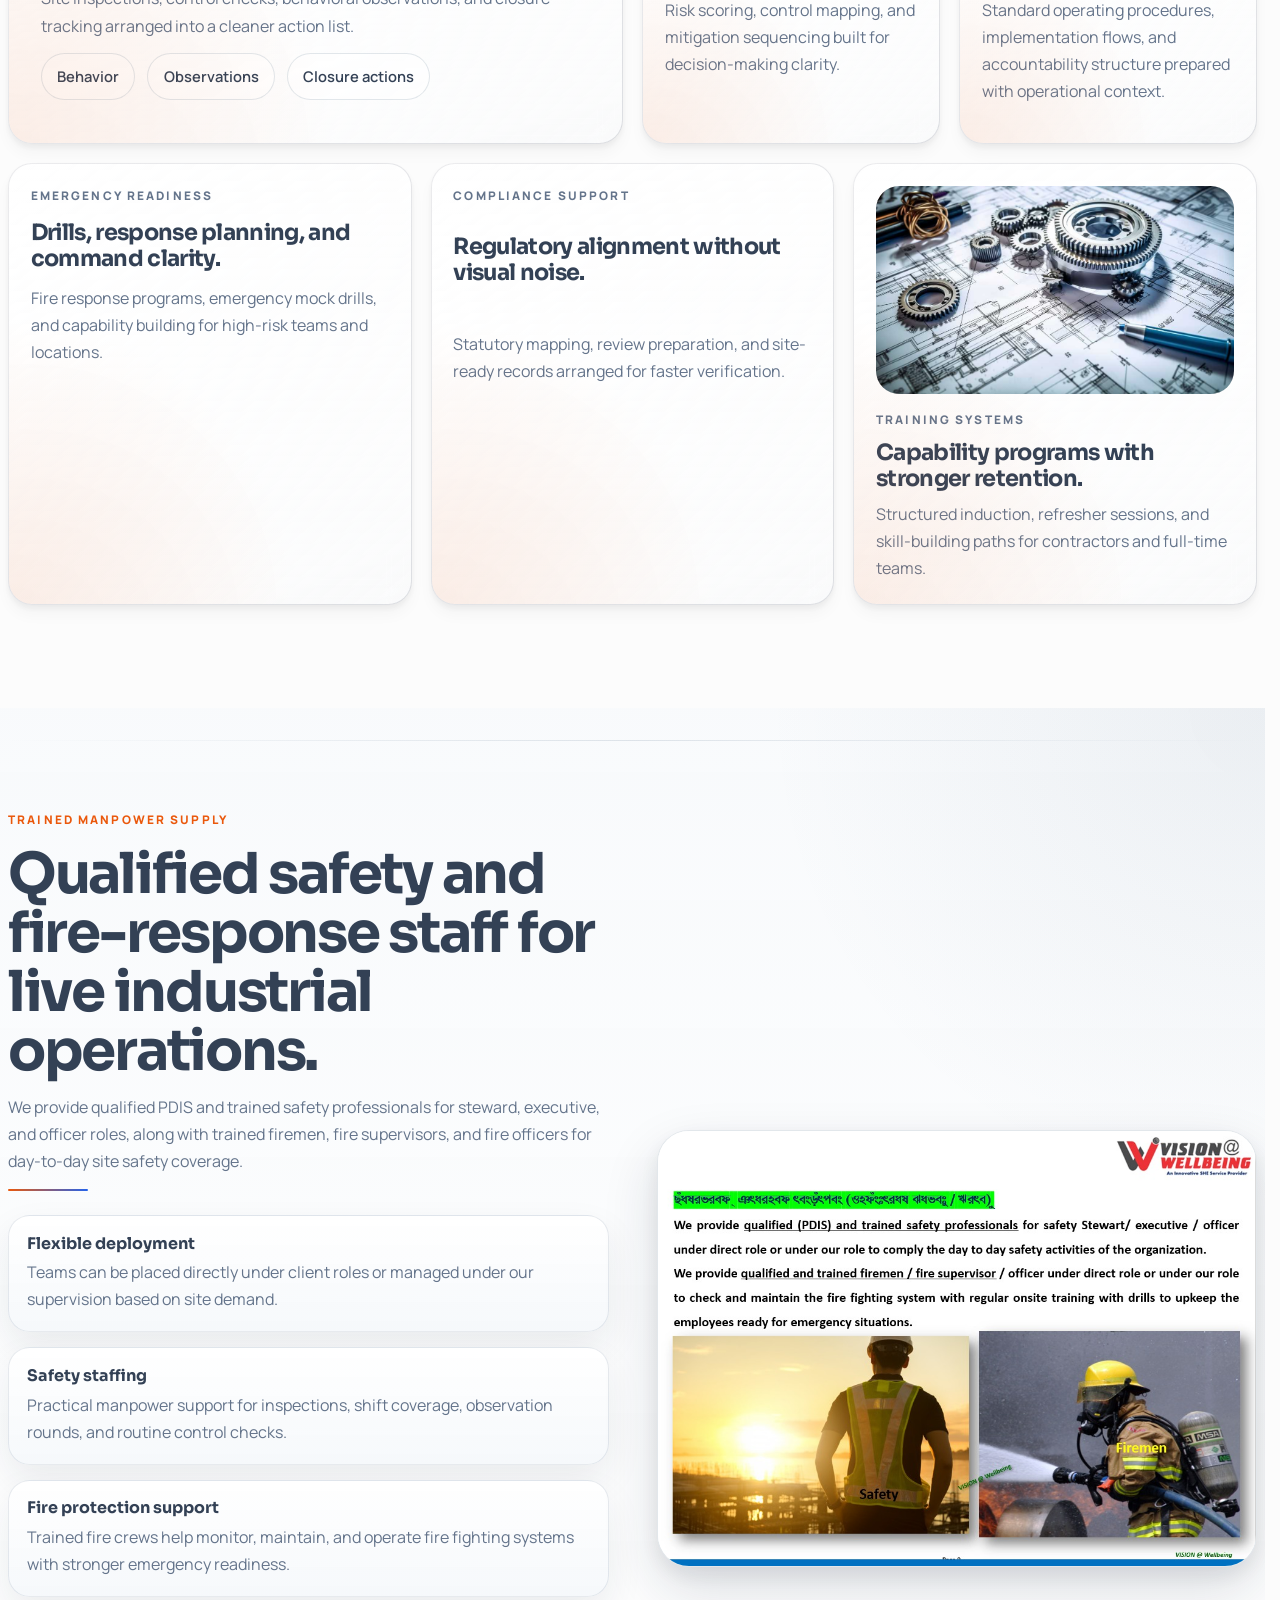
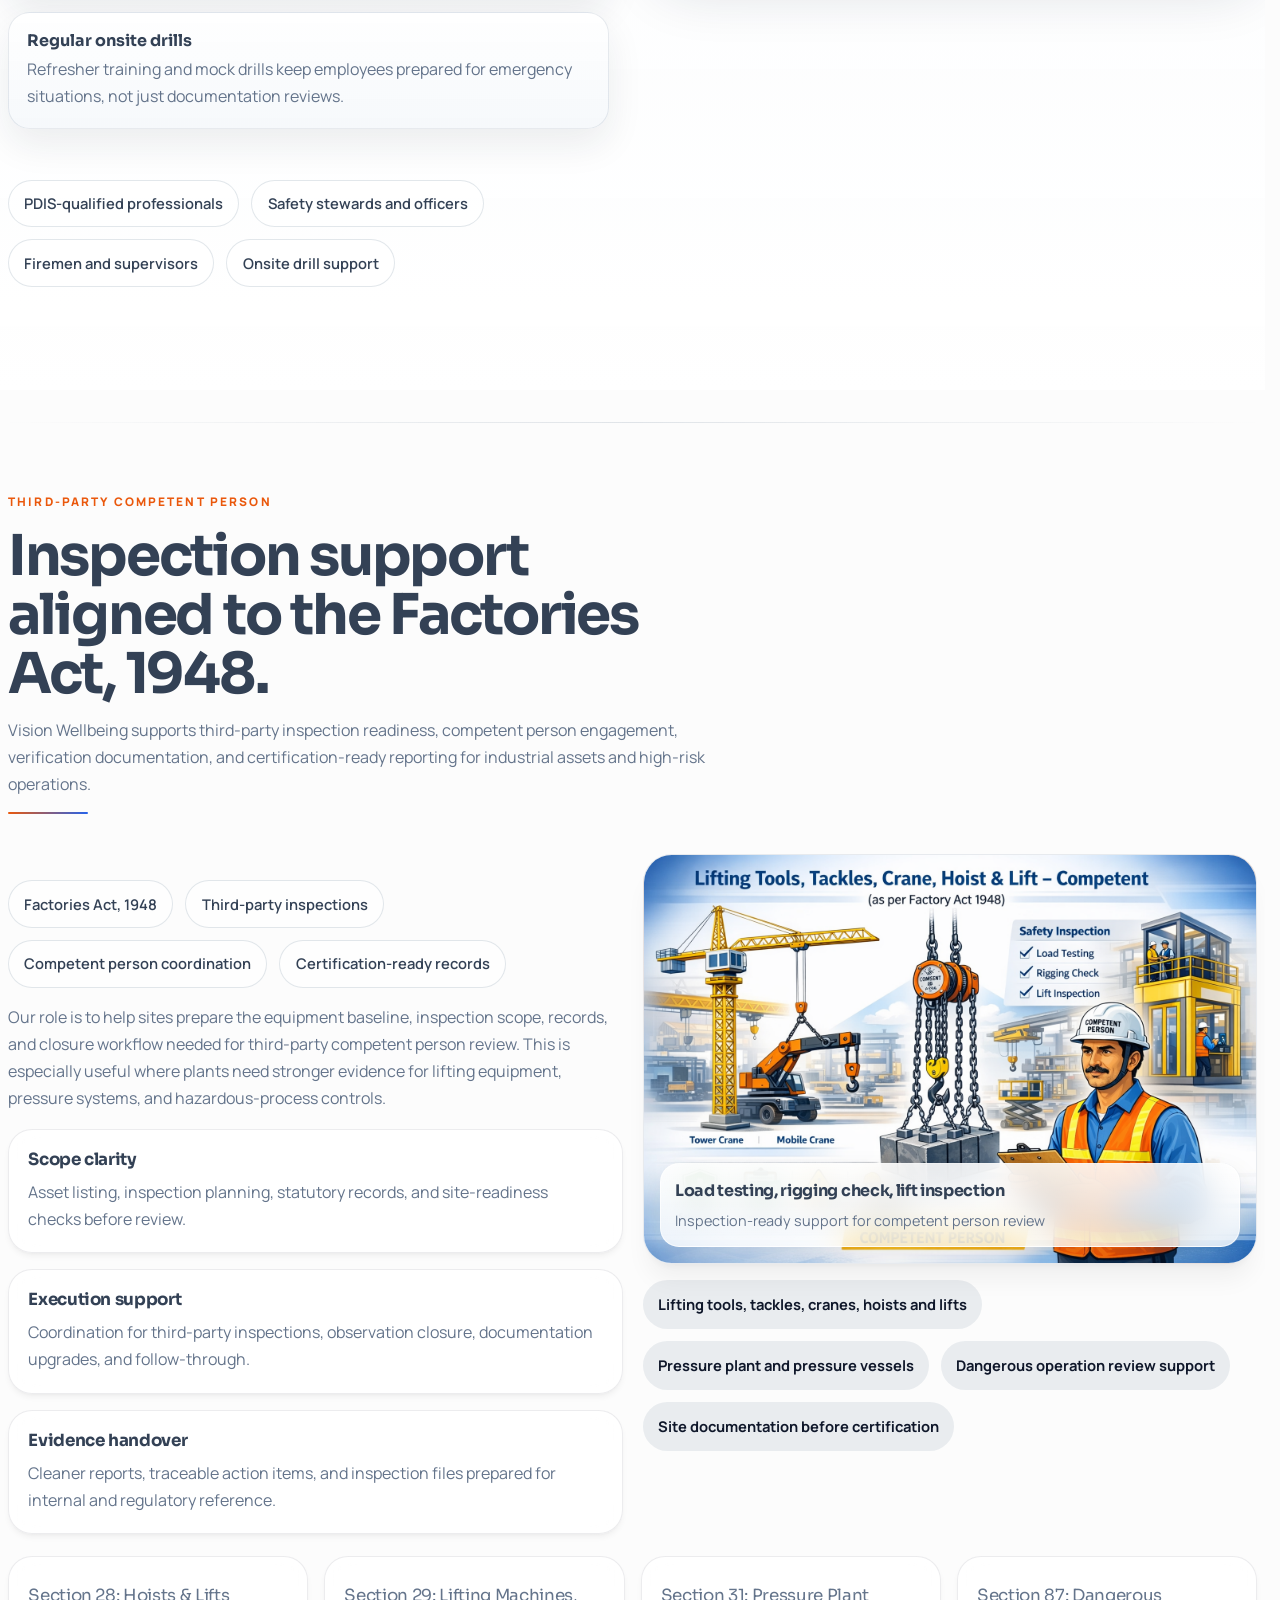
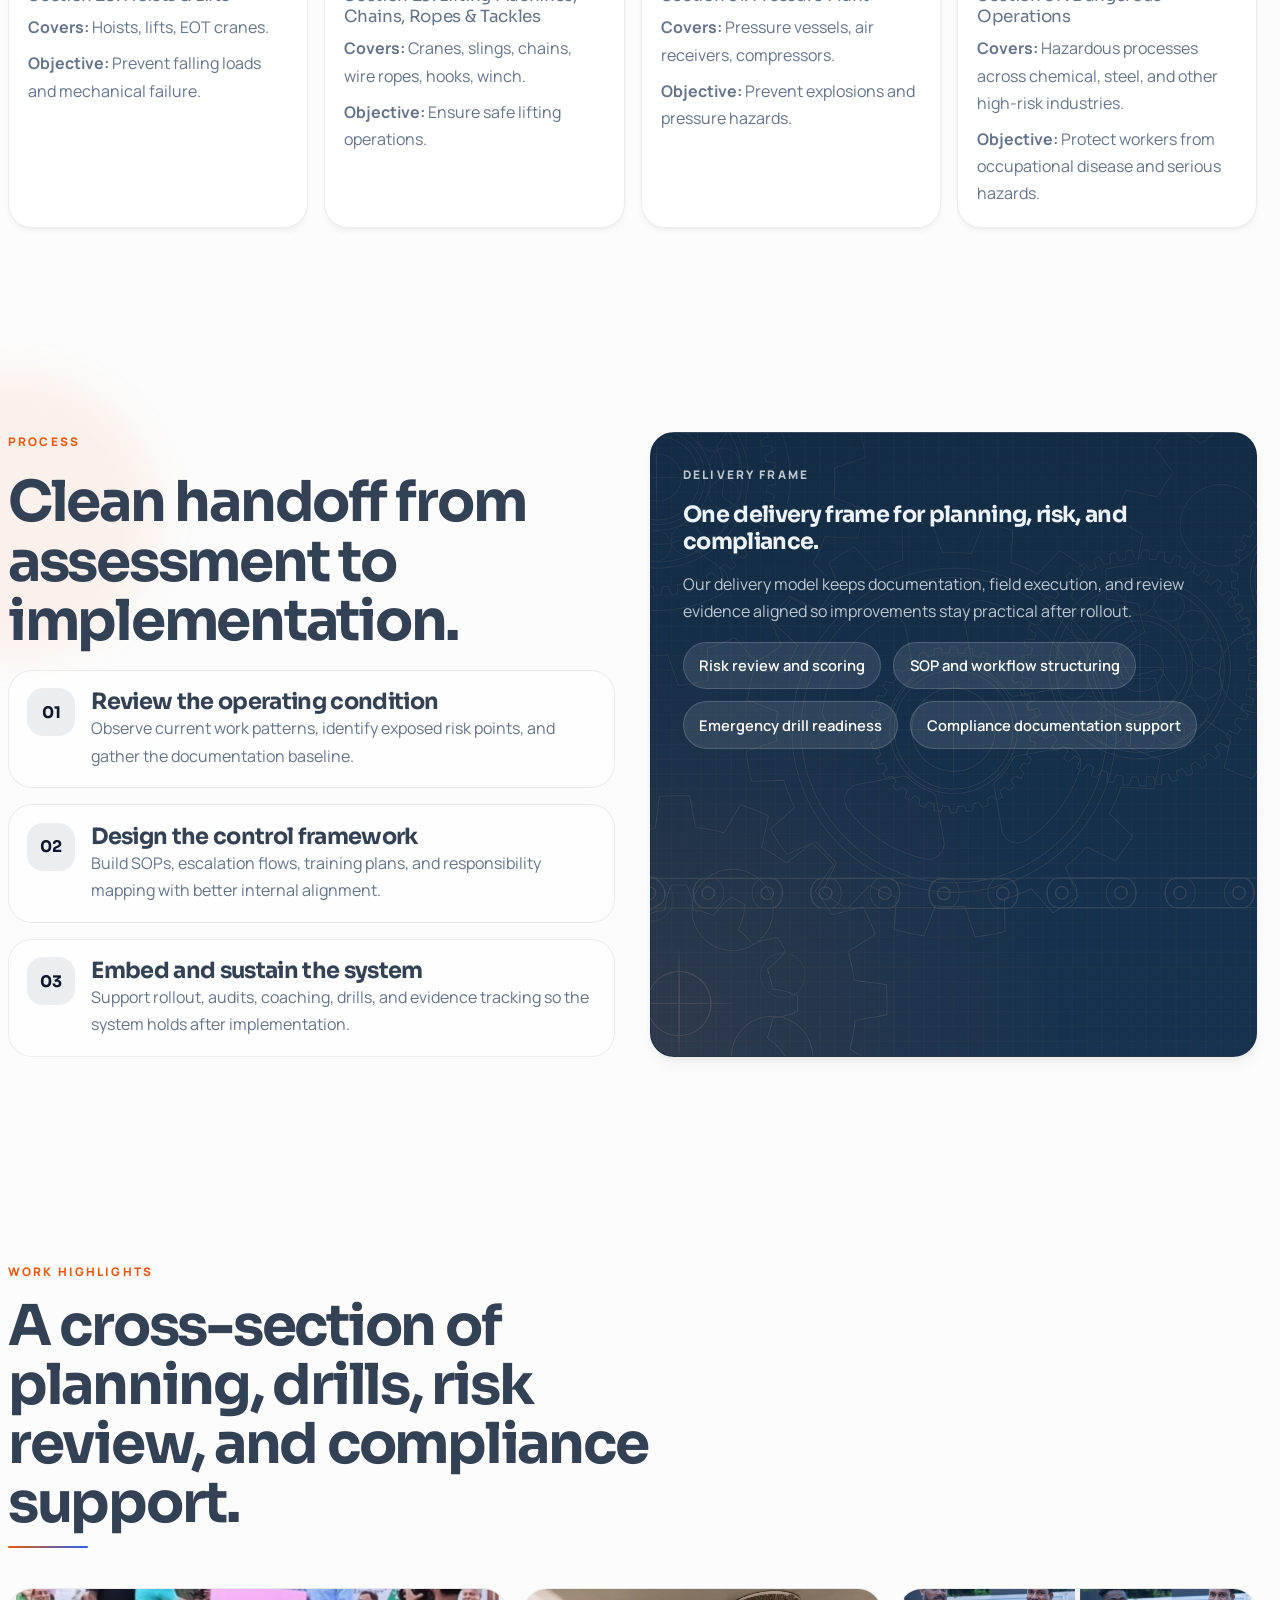
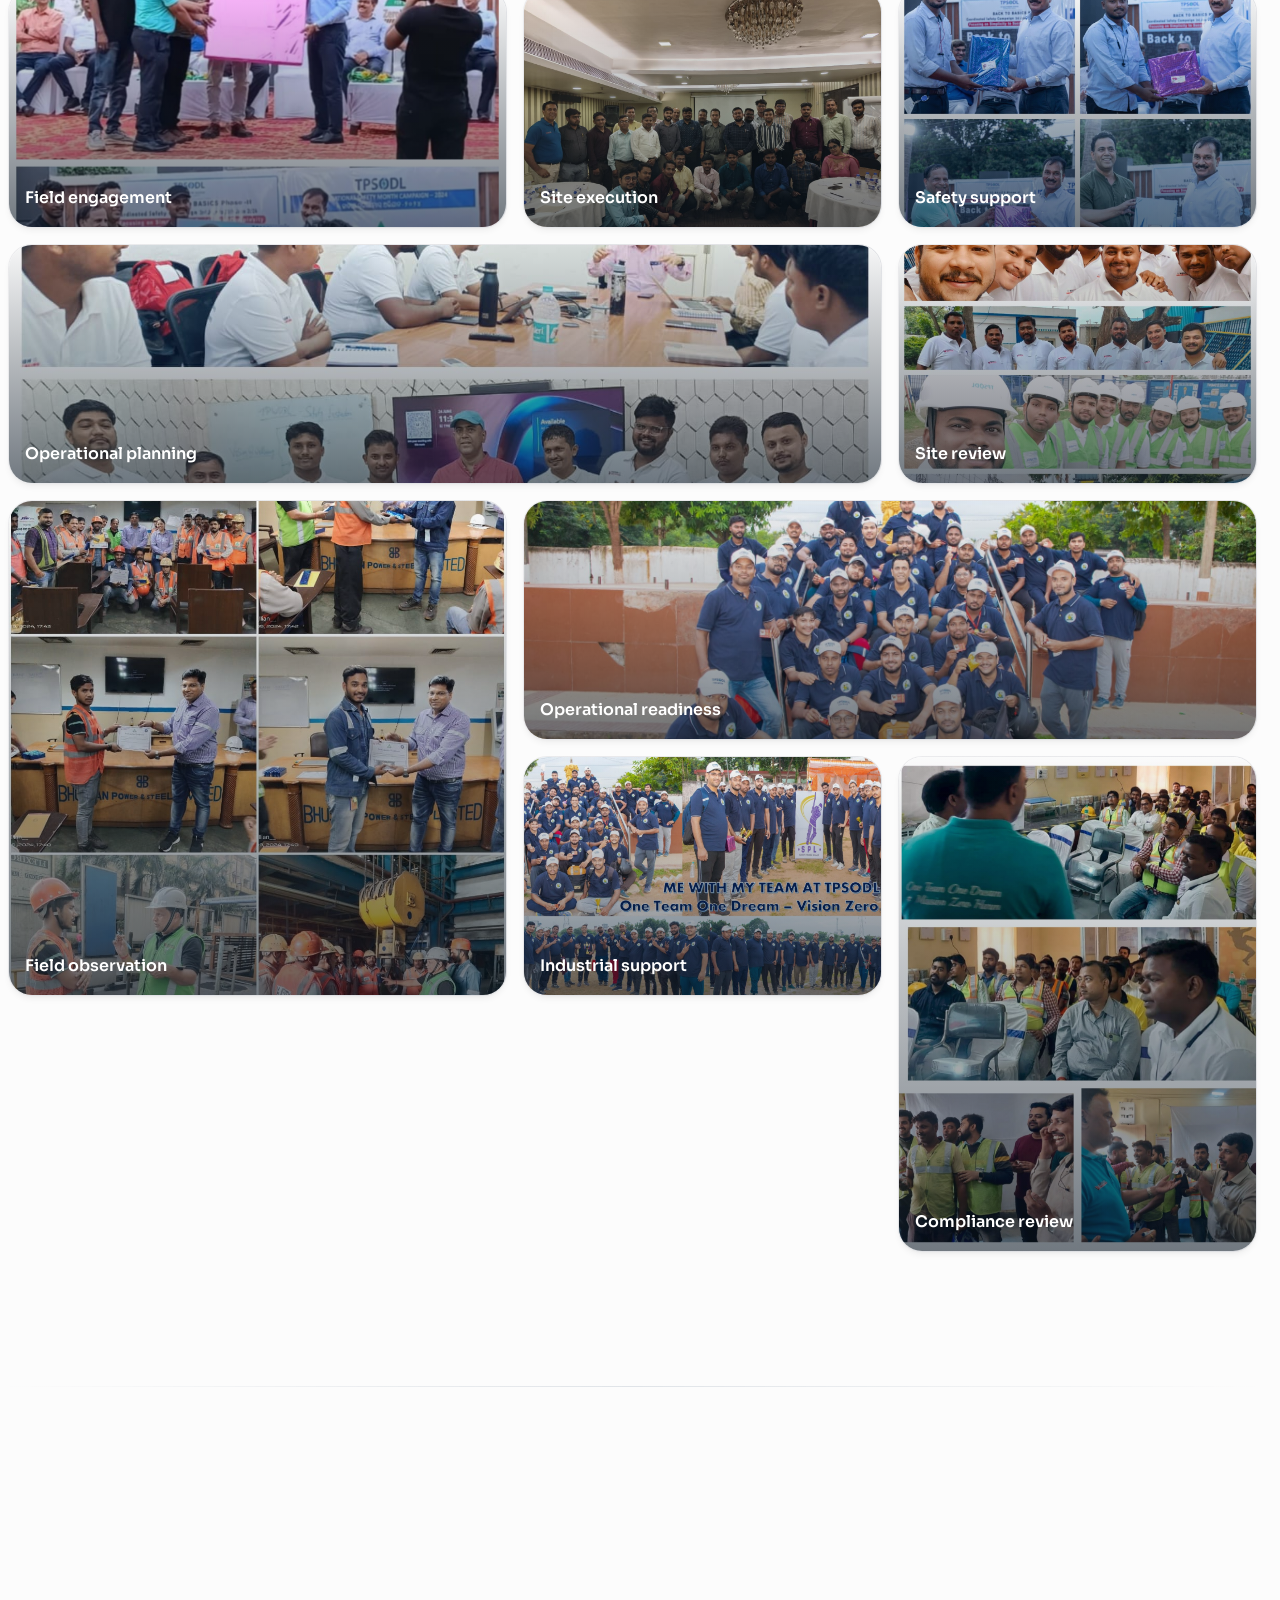
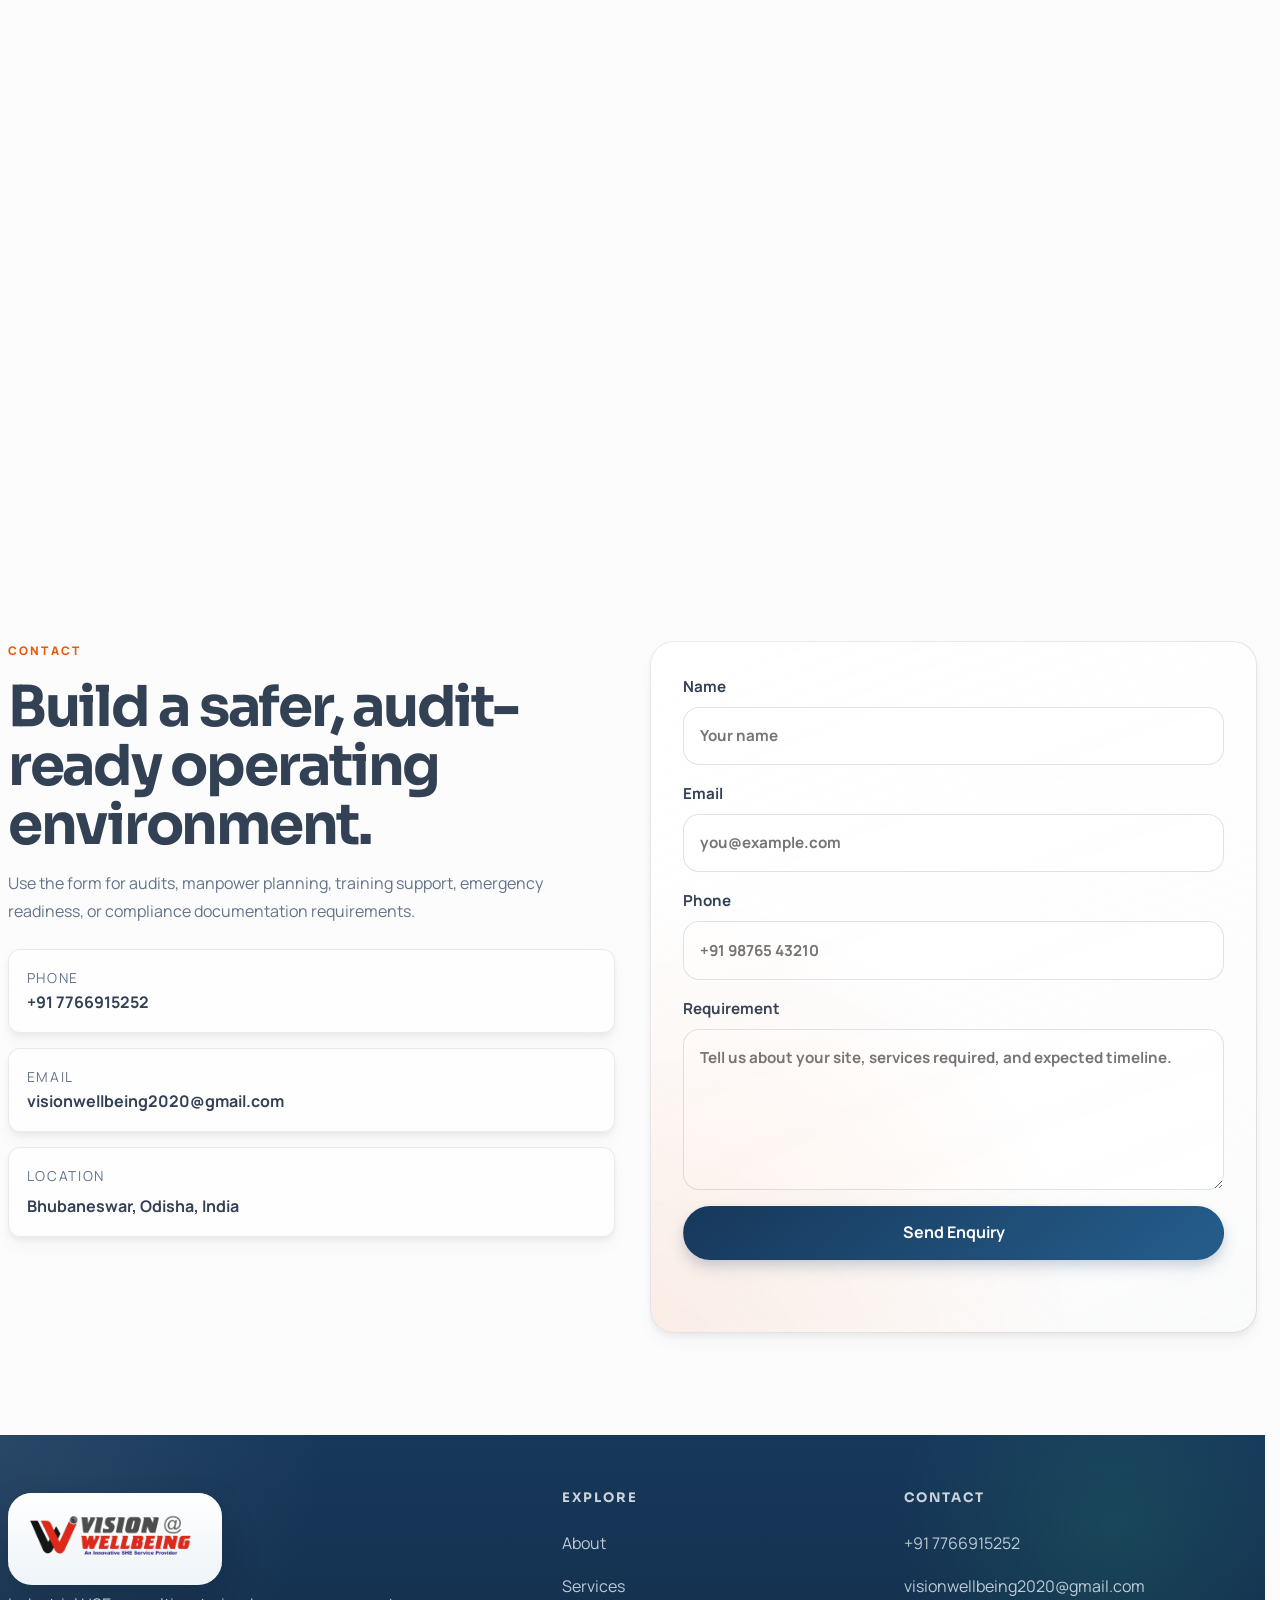
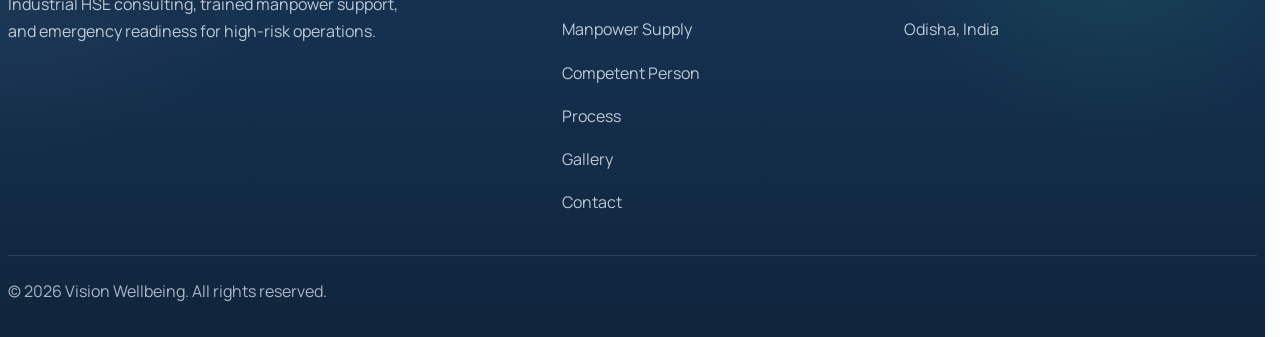
==== commit db447d7e: "Updates" ====
--- a/index.html
+++ b/index.html
@@ -153,12 +153,6 @@
             src="static/images/logos/logo.png"
             alt="Vision Well being logo"
           />
-          <!-- <span class="brand-copy">
-            <span class="brand-title">
-              <span class="brand-title-blue">Vision</span>
-              <span class="brand-title-green">Well being</span>
-            </span>
-          </span> -->
         </a>
 
         <button
@@ -180,34 +174,35 @@
           <div class="nav-dropdown" id="servicesDropdown">
             <div class="nav-dropdown-head">
               <a class="nav-dropdown-link" id="servicesMenuLink" href="#services"
-                >Services</a
+              >Services</a
               >
               <button
-                class="nav-dropdown-toggle"
-                id="servicesMenuToggle"
-                type="button"
-                aria-expanded="false"
-                aria-controls="servicesSubmenu"
-                aria-label="Toggle services submenu"
+              class="nav-dropdown-toggle"
+              id="servicesMenuToggle"
+              type="button"
+              aria-expanded="false"
+              aria-controls="servicesSubmenu"
+              aria-label="Toggle services submenu"
               >
-                <span class="nav-caret" aria-hidden="true"></span>
-              </button>
-            </div>
-
-            <div class="nav-submenu" id="servicesSubmenu">
-              <a href="#services">All services</a>
-              <a href="#service-audits">Safety audits</a>
-              <a href="#service-risk">Risk engineering</a>
-              <a href="#service-sop">SOP development</a>
-              <a href="#service-emergency">Emergency readiness</a>
-              <a href="#service-compliance">Compliance support</a>
-              <a href="#service-training">Training systems</a>
-              <a href="#competent-person">Third-party competent person</a>
-            </div>
-          </div>
-          <a href="#process">Process</a>
-          <a href="#work">Work</a>
-          <a href="#contact">Contact</a>
+              <span class="nav-caret" aria-hidden="true"></span>
+            </button>
+          </div>
+
+          <div class="nav-submenu" id="servicesSubmenu">
+            <a href="#services">All services</a>
+            <a href="#competent-person">Third-party competent person</a>
+            <a href="#service-audits">Safety audits</a>
+            <a href="#service-emergency">Emergency readiness</a>
+            <a href="#manpower">Trained manpower supply</a>
+            <a href="#service-risk">Risk engineering</a>
+            <a href="#service-sop">SOP development</a>
+            <a href="#service-compliance">Compliance support</a>
+            <a href="#service-training">Training systems</a>
+          </div>
+        </div>
+        <a href="#process">Process</a>
+        <a href="#contact">Contact</a>
+        <a href="#work" style="background: #007bff; color: white; ">View Gallery</a>
         </nav>
       </div>
     </header>
@@ -238,7 +233,7 @@
               <a class="btn btn-secondary" href="#work">View Work</a>
             </div>
 
-            <div class="hero-metrics">
+            <div class="hero-metrics" style="margin-bottom: 40px;">
               <article>
                 <strong>200+</strong>
                 <span>Safety professionals</span>
@@ -499,6 +494,73 @@
         </div>
       </section>
 
+      <section class="section section-cream manpower" id="manpower">
+        <div class="container manpower-grid">
+          <div class="manpower-copy">
+            <div class="section-head reveal">
+              <p class="section-label">Trained manpower supply</p>
+              <h2 class="section-title">
+                Qualified safety and fire-response staff for live industrial
+                operations.
+              </h2>
+              <p class="section-text section-text-wide">
+                We provide qualified PDIS and trained safety professionals for
+                steward, executive, and officer roles, along with trained
+                firemen, fire supervisors, and fire officers for day-to-day site
+                safety coverage.
+              </p>
+            </div>
+
+            <div class="manpower-points">
+              <article class="reveal">
+                <strong>Flexible deployment</strong>
+                <p>
+                  Teams can be placed directly under client roles or managed
+                  under our supervision based on site demand.
+                </p>
+              </article>
+              <article class="reveal">
+                <strong>Safety staffing</strong>
+                <p>
+                  Practical manpower support for inspections, shift coverage,
+                  observation rounds, and routine control checks.
+                </p>
+              </article>
+              <article class="reveal">
+                <strong>Fire protection support</strong>
+                <p>
+                  Trained fire crews help monitor, maintain, and operate fire
+                  fighting systems with stronger emergency readiness.
+                </p>
+              </article>
+              <article class="reveal">
+                <strong>Regular onsite drills</strong>
+                <p>
+                  Refresher training and mock drills keep employees prepared for
+                  emergency situations, not just documentation reviews.
+                </p>
+              </article>
+            </div>
+
+            <div class="pill-row reveal">
+              <span class="pill">PDIS-qualified professionals</span>
+              <span class="pill">Safety stewards and officers</span>
+              <span class="pill">Firemen and supervisors</span>
+              <span class="pill">Onsite drill support</span>
+            </div>
+          </div>
+
+          <figure class="manpower-media reveal">
+            <img
+              src="static/images/trained_man_power_supply.jpg"
+              alt="Trained safety and fire response manpower support"
+              loading="lazy"
+              decoding="async"
+            />
+          </figure>
+        </div>
+      </section>
+
       <section class="section section-cream competent-person" id="competent-person">
         <div class="container">
           <div class="section-head reveal">
@@ -983,46 +1045,33 @@
     <footer class="site-footer">
       <div class="container footer-grid">
         <div class="footer-brand-block">
-          <a class="brand brand-footer" href="#home">
-            <img
-              class="brand-logo"
-              src="static/images/logos/logo.png"
-              alt="Vision Well being logo"
-            />
-            <span class="brand-copy">
-              <span class="brand-title">
-                <span class="brand-title-blue">Vision</span>
-                <span class="brand-title-green">Well being</span>
-              </span>
+          <a class="brand brand-footer footer-brand-mark" href="#home">
+            <span class="footer-logo-badge">
+              <img
+                class="brand-logo"
+                src="static/images/logos/logo.png"
+                alt="Vision Well being logo"
+              />
             </span>
           </a>
           <p>
-            Clearer systems, tighter layout, and stronger industrial HSE
-            communication across every section.
+            Industrial HSE consulting, trained manpower support, and emergency
+            readiness for high-risk operations.
           </p>
         </div>
 
-        <div>
-          <h3>Navigation</h3>
+        <div class="footer-links">
+          <h3>Explore</h3>
           <a href="#about">About</a>
           <a href="#services">Services</a>
+          <a href="#manpower">Manpower Supply</a>
           <a href="#competent-person">Competent Person</a>
           <a href="#process">Process</a>
-          <a href="#clients">Clients</a>
-          <a href="#learning">Learning</a>
-          <a href="#work">Work</a>
-        </div>
-
-        <div>
-          <h3>Capabilities</h3>
-          <span>Safety audits</span>
-          <span>Risk assessment</span>
-          <span>SOP design</span>
-          <span>Third-party inspection support</span>
-          <span>Compliance support</span>
-        </div>
-
-        <div>
+          <a href="#work">Gallery</a>
+          <a href="#contact">Contact</a>
+        </div>
+
+        <div class="footer-contact">
           <h3>Contact</h3>
           <a href="tel:+917766915252">+91 7766915252</a>
           <a href="mailto:visionwellbeing2020@gmail.com"
@@ -1046,7 +1095,16 @@
       type="button"
       aria-label="Back to top"
     >
-      Top
+      <svg viewBox="0 0 24 24" aria-hidden="true" focusable="false">
+        <path
+          d="M12 19V5M12 5l-6 6M12 5l6 6"
+          fill="none"
+          stroke="currentColor"
+          stroke-linecap="round"
+          stroke-linejoin="round"
+          stroke-width="2.25"
+        />
+      </svg>
     </button>
 
     <div class="lightbox" id="lightbox" aria-hidden="true">
--- a/static/css/index.css
+++ b/static/css/index.css
@@ -13,9 +13,12 @@
   --accent-2: #2563eb;
   --accent-soft: #ffedd5;
   --accent-ghost: rgba(234, 88, 12, 0.1);
-  --shadow-sm: 0 4px 6px -1px rgba(0, 0, 0, 0.05), 0 2px 4px -2px rgba(0, 0, 0, 0.05);
-  --shadow-md: 0 10px 15px -3px rgba(0, 0, 0, 0.05), 0 4px 6px -4px rgba(0, 0, 0, 0.05);
-  --shadow-lg: 0 20px 25px -5px rgba(0, 0, 0, 0.05), 0 8px 10px -6px rgba(0, 0, 0, 0.05);
+  --shadow-sm:
+    0 4px 6px -1px rgba(0, 0, 0, 0.05), 0 2px 4px -2px rgba(0, 0, 0, 0.05);
+  --shadow-md:
+    0 10px 15px -3px rgba(0, 0, 0, 0.05), 0 4px 6px -4px rgba(0, 0, 0, 0.05);
+  --shadow-lg:
+    0 20px 25px -5px rgba(0, 0, 0, 0.05), 0 8px 10px -6px rgba(0, 0, 0, 0.05);
   --shadow-xl: 0 25px 50px -12px rgba(0, 0, 0, 0.1);
   --radius-sm: 12px;
   --radius-md: 24px;
@@ -52,7 +55,9 @@
   -moz-osx-font-smoothing: grayscale;
 }
 
-h1, h2, h3 {
+h1,
+h2,
+h3 {
   font-family: Sora, Manrope, sans-serif;
   letter-spacing: -0.05em;
   margin-top: 0;
@@ -84,11 +89,7 @@
 
 body::after {
   background:
-    radial-gradient(
-      circle at 0% 0%,
-      rgba(37, 99, 235, 0.04),
-      transparent 40%
-    ),
+    radial-gradient(circle at 0% 0%, rgba(37, 99, 235, 0.04), transparent 40%),
     radial-gradient(
       circle at 100% 100%,
       rgba(234, 88, 12, 0.04),
@@ -189,6 +190,8 @@
     transform 220ms var(--ease),
     border-radius 220ms var(--ease),
     backdrop-filter 220ms var(--ease);
+
+  padding: 0 20px 0 0;
 }
 
 .site-header.scrolled {
@@ -221,6 +224,7 @@
     0 22px 48px rgba(21, 34, 48, 0.12),
     inset 0 1px 0 rgba(255, 255, 255, 0.62);
   animation: navDetach 320ms var(--ease);
+  margin-top: 1rem;
 }
 
 @keyframes navDetach {
@@ -244,9 +248,9 @@
 }
 
 .brand-logo {
-  width: clamp(12.65rem, 4.8vw, 10.15rem);
+  /* width: clamp(12.65rem, 4.8vw, 10.15rem); */
   height: clamp(2.65rem, 4.8vw, 3.15rem);
-  padding: 4px 20px;
+  padding: 4px 10px;
   flex: 0 0 auto;
   object-fit: contain;
 }
@@ -464,18 +468,30 @@
   display: flex;
   align-items: stretch;
   overflow: clip;
-  background: 
+  background:
     radial-gradient(circle at 10% 20%, rgba(23, 56, 91, 0.05), transparent 40%),
-    radial-gradient(circle at 90% 80%, rgba(232, 118, 59, 0.05), transparent 40%),
-    radial-gradient(circle at 50% 50%, rgba(38, 168, 106, 0.03), transparent 50%);
+    radial-gradient(
+      circle at 90% 80%,
+      rgba(232, 118, 59, 0.05),
+      transparent 40%
+    ),
+    radial-gradient(
+      circle at 50% 50%,
+      rgba(38, 168, 106, 0.03),
+      transparent 50%
+    );
   background-size: 200% 200%;
   animation: heroMesh 15s ease infinite alternate;
   background-attachment: fixed;
 }
 
 @keyframes heroMesh {
-  0% { background-position: 0% 0%; }
-  100% { background-position: 100% 100%; }
+  0% {
+    background-position: 0% 0%;
+  }
+  100% {
+    background-position: 100% 100%;
+  }
 }
 
 .hero::before {
@@ -656,7 +672,9 @@
 
 .btn:hover {
   transform: translateY(-4px) scale(1.02);
-  box-shadow: 0 10px 20px rgba(0, 0, 0, 0.08), 0 4px 8px rgba(0, 0, 0, 0.04);
+  box-shadow:
+    0 10px 20px rgba(0, 0, 0, 0.08),
+    0 4px 8px rgba(0, 0, 0, 0.04);
 }
 
 .btn::after {
@@ -673,11 +691,15 @@
 .btn-primary {
   background: linear-gradient(140deg, #17385b, #245b88 92%);
   color: #fff;
-  box-shadow: 0 8px 16px rgba(23, 56, 91, 0.15), 0 4px 8px rgba(23, 56, 91, 0.08);
+  box-shadow:
+    0 8px 16px rgba(23, 56, 91, 0.15),
+    0 4px 8px rgba(23, 56, 91, 0.08);
 }
 
 .btn-primary:hover {
-  box-shadow: 0 16px 32px rgba(23, 56, 91, 0.2), 0 8px 16px rgba(23, 56, 91, 0.12);
+  box-shadow:
+    0 16px 32px rgba(23, 56, 91, 0.2),
+    0 8px 16px rgba(23, 56, 91, 0.12);
 }
 
 .btn-secondary {
@@ -710,15 +732,21 @@
     rgba(255, 255, 255, 0.52)
   );
   backdrop-filter: blur(12px) saturate(140%);
-  box-shadow: 0 4px 6px rgba(0, 0, 0, 0.05), 0 10px 15px rgba(0, 0, 0, 0.03);
-  transition: transform 300ms var(--ease), box-shadow 300ms var(--ease);
+  box-shadow:
+    0 4px 6px rgba(0, 0, 0, 0.05),
+    0 10px 15px rgba(0, 0, 0, 0.03);
+  transition:
+    transform 300ms var(--ease),
+    box-shadow 300ms var(--ease);
 }
 
 .hero-metrics article:hover,
 .stat-card:hover,
 .contact-cards article:hover {
   transform: translateY(-8px);
-  box-shadow: 0 20px 30px rgba(0, 0, 0, 0.1), 0 10px 15px rgba(0, 0, 0, 0.06);
+  box-shadow:
+    0 20px 30px rgba(0, 0, 0, 0.1),
+    0 10px 15px rgba(0, 0, 0, 0.06);
 }
 
 .hero-metrics strong,
@@ -963,7 +991,9 @@
       padding-box,
     linear-gradient(140deg, rgba(255, 255, 255, 0.7), rgba(23, 56, 91, 0.06))
       border-box;
-  box-shadow: 0 4px 6px rgba(0, 0, 0, 0.05), 0 10px 15px rgba(0, 0, 0, 0.03);
+  box-shadow:
+    0 4px 6px rgba(0, 0, 0, 0.05),
+    0 10px 15px rgba(0, 0, 0, 0.03);
   backdrop-filter: blur(12px) saturate(130%);
 }
 
@@ -1050,9 +1080,14 @@
 .process-panel:hover,
 .contact-form:hover {
   transform: translateY(-8px);
-  box-shadow: 0 20px 30px rgba(0, 0, 0, 0.1), 0 10px 15px rgba(0, 0, 0, 0.06);
+  box-shadow:
+    0 20px 30px rgba(0, 0, 0, 0.1),
+    0 10px 15px rgba(0, 0, 0, 0.06);
   border-color: var(--line-strong);
-  transition: transform 300ms var(--ease), box-shadow 300ms var(--ease), border-color 300ms var(--ease);
+  transition:
+    transform 300ms var(--ease),
+    box-shadow 300ms var(--ease),
+    border-color 300ms var(--ease);
 }
 
 .service-card::after,
@@ -1688,71 +1723,180 @@
   color: #1c6c5a;
 }
 
-.site-footer {
-  padding: 3rem 0 2rem;
+.manpower {
   background:
     radial-gradient(
-      circle at 82% 18%,
-      rgba(42, 164, 111, 0.12),
-      transparent 20%
+      circle at 100% 0%,
+      rgba(23, 56, 91, 0.06),
+      transparent 28%
+    ),
+    linear-gradient(180deg, rgba(248, 250, 252, 0.96), rgba(255, 255, 255, 1));
+}
+
+.manpower-grid {
+  display: grid;
+  gap: clamp(1.5rem, 4vw, 3rem);
+  align-items: center;
+}
+
+.manpower-copy {
+  display: grid;
+  gap: 1.5rem;
+}
+
+.manpower-copy .section-head {
+  margin-bottom: 0;
+}
+
+.manpower-points {
+  display: grid;
+  gap: 0.95rem;
+}
+
+.manpower-points article {
+  padding: 1.1rem 1.15rem;
+  border-radius: 1.35rem;
+  border: 1px solid rgba(23, 56, 91, 0.1);
+  background:
+    linear-gradient(180deg, rgba(255, 255, 255, 0.88), rgba(245, 248, 251, 0.9)),
+    rgba(255, 255, 255, 0.92);
+  box-shadow: 0 16px 36px rgba(21, 34, 48, 0.08);
+}
+
+.manpower-points strong {
+  display: block;
+  margin-bottom: 0.35rem;
+  font-family: Sora, Manrope, sans-serif;
+  font-size: 1rem;
+  line-height: 1.25;
+}
+
+.manpower-points p {
+  margin: 0;
+  color: var(--muted);
+}
+
+.manpower-media {
+  margin: 0;
+  overflow: hidden;
+  border-radius: 2rem;
+  border: 1px solid rgba(23, 56, 91, 0.12);
+  background: #fff;
+  box-shadow:
+    0 24px 56px rgba(18, 35, 56, 0.14),
+    0 8px 22px rgba(18, 35, 56, 0.08);
+}
+
+.manpower-media img {
+  display: block;
+  width: 100%;
+  height: 100%;
+  object-fit: cover;
+}
+
+.site-footer {
+  padding: 3.25rem 0 2rem;
+  background:
+    radial-gradient(
+      circle at 88% 18%,
+      rgba(42, 164, 111, 0.16),
+      transparent 18%
     ),
     radial-gradient(
-      circle at 20% 0%,
-      rgba(255, 255, 255, 0.06),
-      transparent 28%
+      circle at 0% 0%,
+      rgba(255, 255, 255, 0.08),
+      transparent 24%
     ),
-    linear-gradient(180deg, #17385b, #112944);
+    linear-gradient(180deg, #17385b, #10253c);
   color: rgba(237, 243, 249, 0.84);
 }
 
 .footer-grid {
   display: grid;
-  gap: 1.8rem;
+  gap: 1.5rem;
+  align-items: start;
 }
 
 .footer-grid > div {
-  padding: 1.35rem 1.3rem;
-  border-radius: 1.9rem;
-  border: 1px solid rgba(255, 255, 255, 0.12);
-  background:
-    linear-gradient(
-      180deg,
-      rgba(255, 255, 255, 0.07),
-      rgba(255, 255, 255, 0.03)
-    ),
-    rgba(255, 255, 255, 0.02);
-  box-shadow:
-    inset 0 1px 0 rgba(255, 255, 255, 0.08),
-    0 16px 34px rgba(7, 18, 30, 0.12);
+  padding: 0;
+  border: 0;
+  background: transparent;
+  box-shadow: none;
 }
 
 .footer-grid h3 {
-  margin: 0 0 0.8rem;
+  margin: 0 0 0.7rem;
   font-family: Sora, Manrope, sans-serif;
-  font-size: 0.95rem;
-  letter-spacing: 0.08em;
+  font-size: 0.82rem;
+  letter-spacing: 0.16em;
   text-transform: uppercase;
-  color: #fff;
+  color: rgba(255, 255, 255, 0.78);
 }
 
 .footer-grid a,
 .footer-grid span,
 .footer-grid p {
   display: block;
-  margin: 0.45rem 0;
+  margin: 0.4rem 0;
   color: rgba(237, 243, 249, 0.78);
 }
 
+.footer-grid a {
+  width: fit-content;
+  max-width: 100%;
+  transition:
+    color 180ms var(--ease),
+    transform 180ms var(--ease);
+}
+
+.footer-grid a:hover {
+  color: #fff;
+  transform: translateX(0.15rem);
+}
+
 .footer-brand-block p {
-  max-width: 22rem;
+  max-width: 26rem;
+  margin: 0;
 }
 
 .brand-footer {
-  margin-bottom: 0.8rem;
-}
-
-.brand-footer .brand-title {
-  font-size: clamp(1.05rem, 2vw, 1.3rem);
+  margin-bottom: 1rem;
+}
+
+.footer-brand-mark {
+  max-width: none;
+}
+
+.footer-logo-badge {
+  display: inline-flex;
+  align-items: center;
+  justify-content: center;
+  min-height: 4.9rem;
+  padding: 0.85rem 1.15rem;
+  border-radius: 1.5rem;
+  background: linear-gradient(180deg, #ffffff, #eef4f8);
+  box-shadow:
+    0 18px 38px rgba(7, 18, 30, 0.18),
+    inset 0 1px 0 rgba(255, 255, 255, 0.9);
+}
+
+.footer-logo-badge .brand-logo {
+  height: clamp(3.2rem, 6vw, 4rem);
+  padding: 0;
+}
+
+.footer-links,
+.footer-contact {
+  display: grid;
+  align-content: start;
+  gap: 0.2rem;
+}
+
+.footer-contact a[href^="mailto:"] {
+  width: 100%;
+  max-width: 16rem;
+  overflow-wrap: anywhere;
+  word-break: break-word;
 }
 
 .footer-bottom {
@@ -1771,15 +1915,18 @@
   right: 1rem;
   bottom: 1rem;
   z-index: 1000;
-  width: 3rem;
-  height: 3rem;
-  border: 0;
-  border-radius: 999px;
+  width: 3.2rem;
+  height: 3.2rem;
+  border: 1px solid rgba(255, 255, 255, 0.24);
+  border-radius: 1.1rem;
   display: grid;
   place-items: center;
-  background: linear-gradient(140deg, #17385b, #245b88);
+  background:
+    linear-gradient(180deg, rgba(23, 56, 91, 0.96), rgba(36, 91, 136, 0.92)),
+    rgba(255, 255, 255, 0.08);
   color: #fff;
   box-shadow: 0 20px 36px rgba(23, 56, 91, 0.24);
+  backdrop-filter: blur(16px);
   opacity: 0;
   visibility: hidden;
   transform: translateY(0.7rem);
@@ -1793,6 +1940,11 @@
   opacity: 1;
   visibility: visible;
   transform: translateY(0);
+}
+
+.back-to-top svg {
+  width: 1.15rem;
+  height: 1.15rem;
 }
 
 .lightbox {
@@ -1865,7 +2017,8 @@
   .contact-grid,
   .process-grid,
   .competent-person-grid,
-  .learning-grid {
+  .learning-grid,
+  .manpower-grid {
     grid-template-columns: minmax(0, 1fr) minmax(0, 1fr);
   }
 
@@ -1897,7 +2050,7 @@
   }
 
   .footer-grid {
-    grid-template-columns: 1.8fr 1fr 1fr 1fr;
+    grid-template-columns: minmax(0, 1.5fr) minmax(0, 0.9fr) minmax(0, 1fr);
   }
 }
 
@@ -2278,8 +2431,16 @@
   }
 
   .footer-grid > div {
-    padding: 1.15rem 1rem;
-    border-radius: 1.5rem;
+    padding: 0;
+  }
+
+  .footer-logo-badge {
+    min-height: 4.35rem;
+    padding: 0.75rem 0.95rem;
+  }
+
+  .footer-logo-badge .brand-logo {
+    height: 3.1rem;
   }
 
   .process-step {
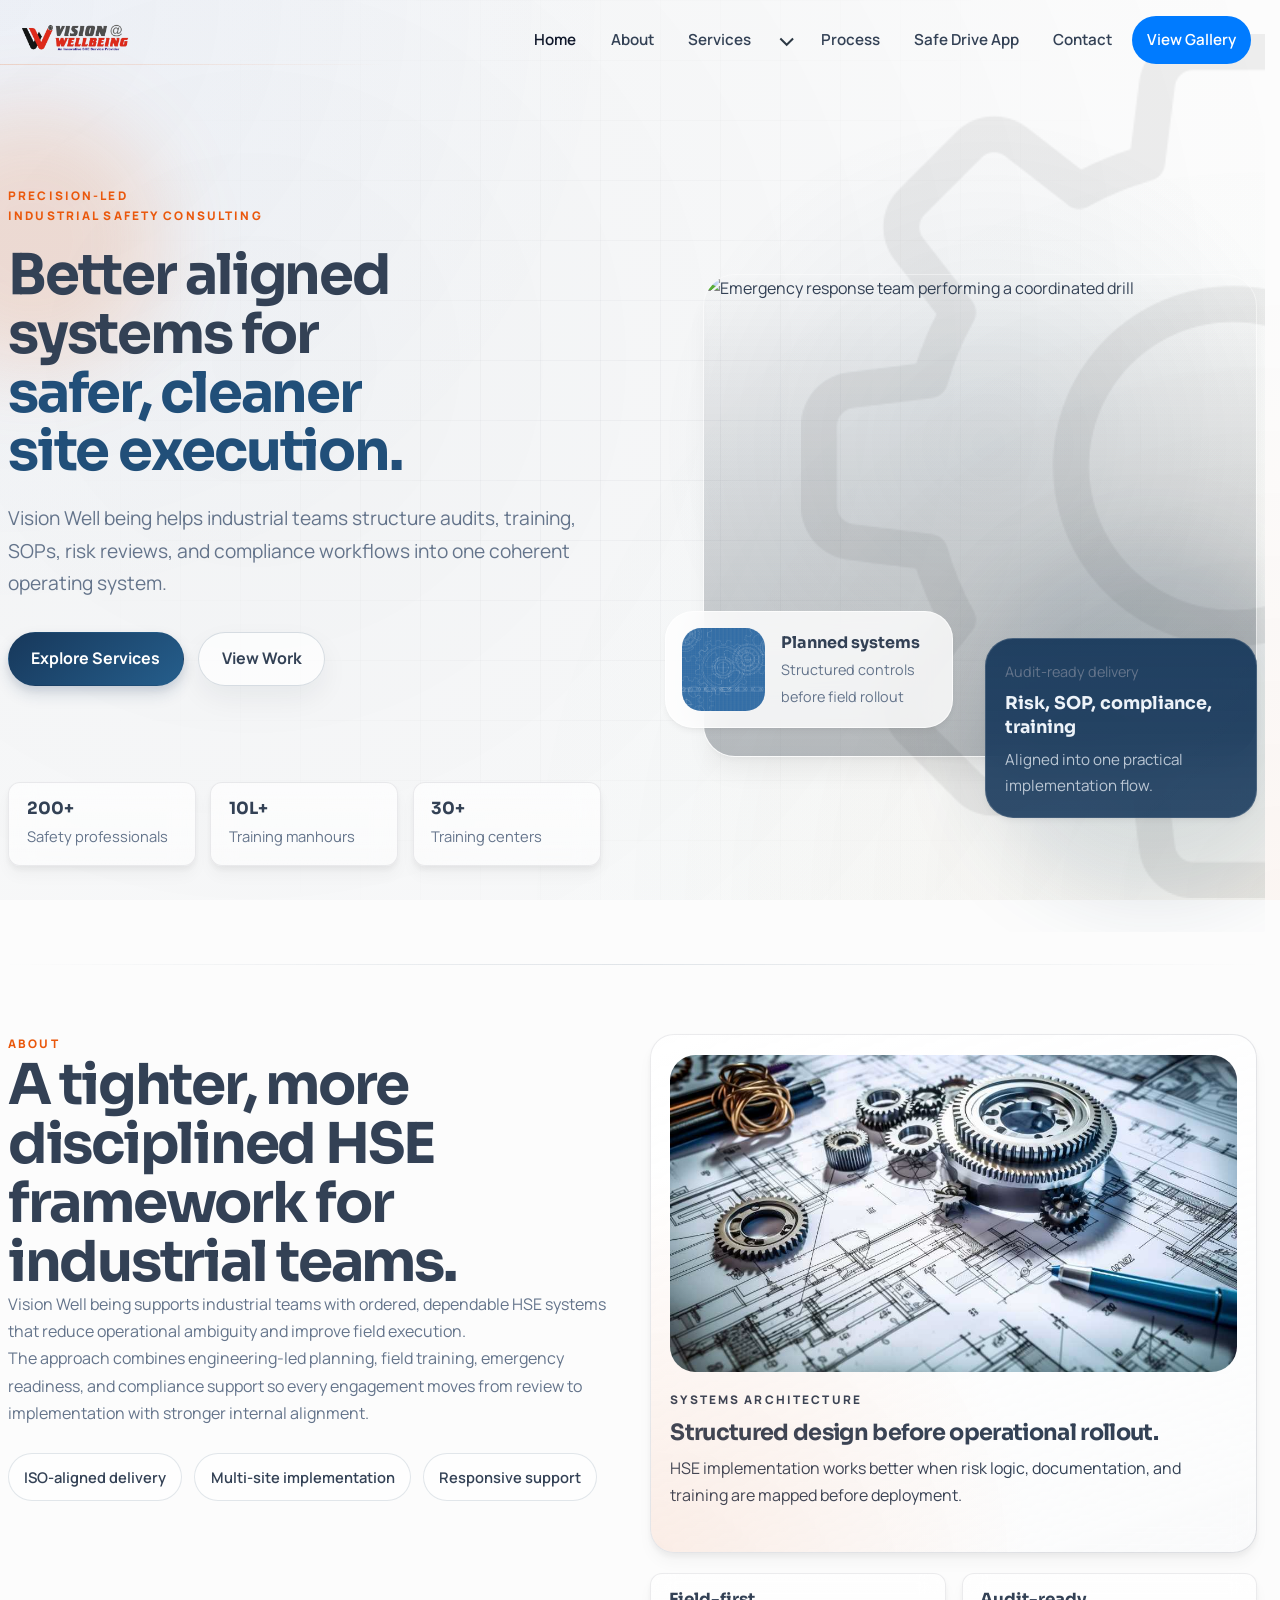
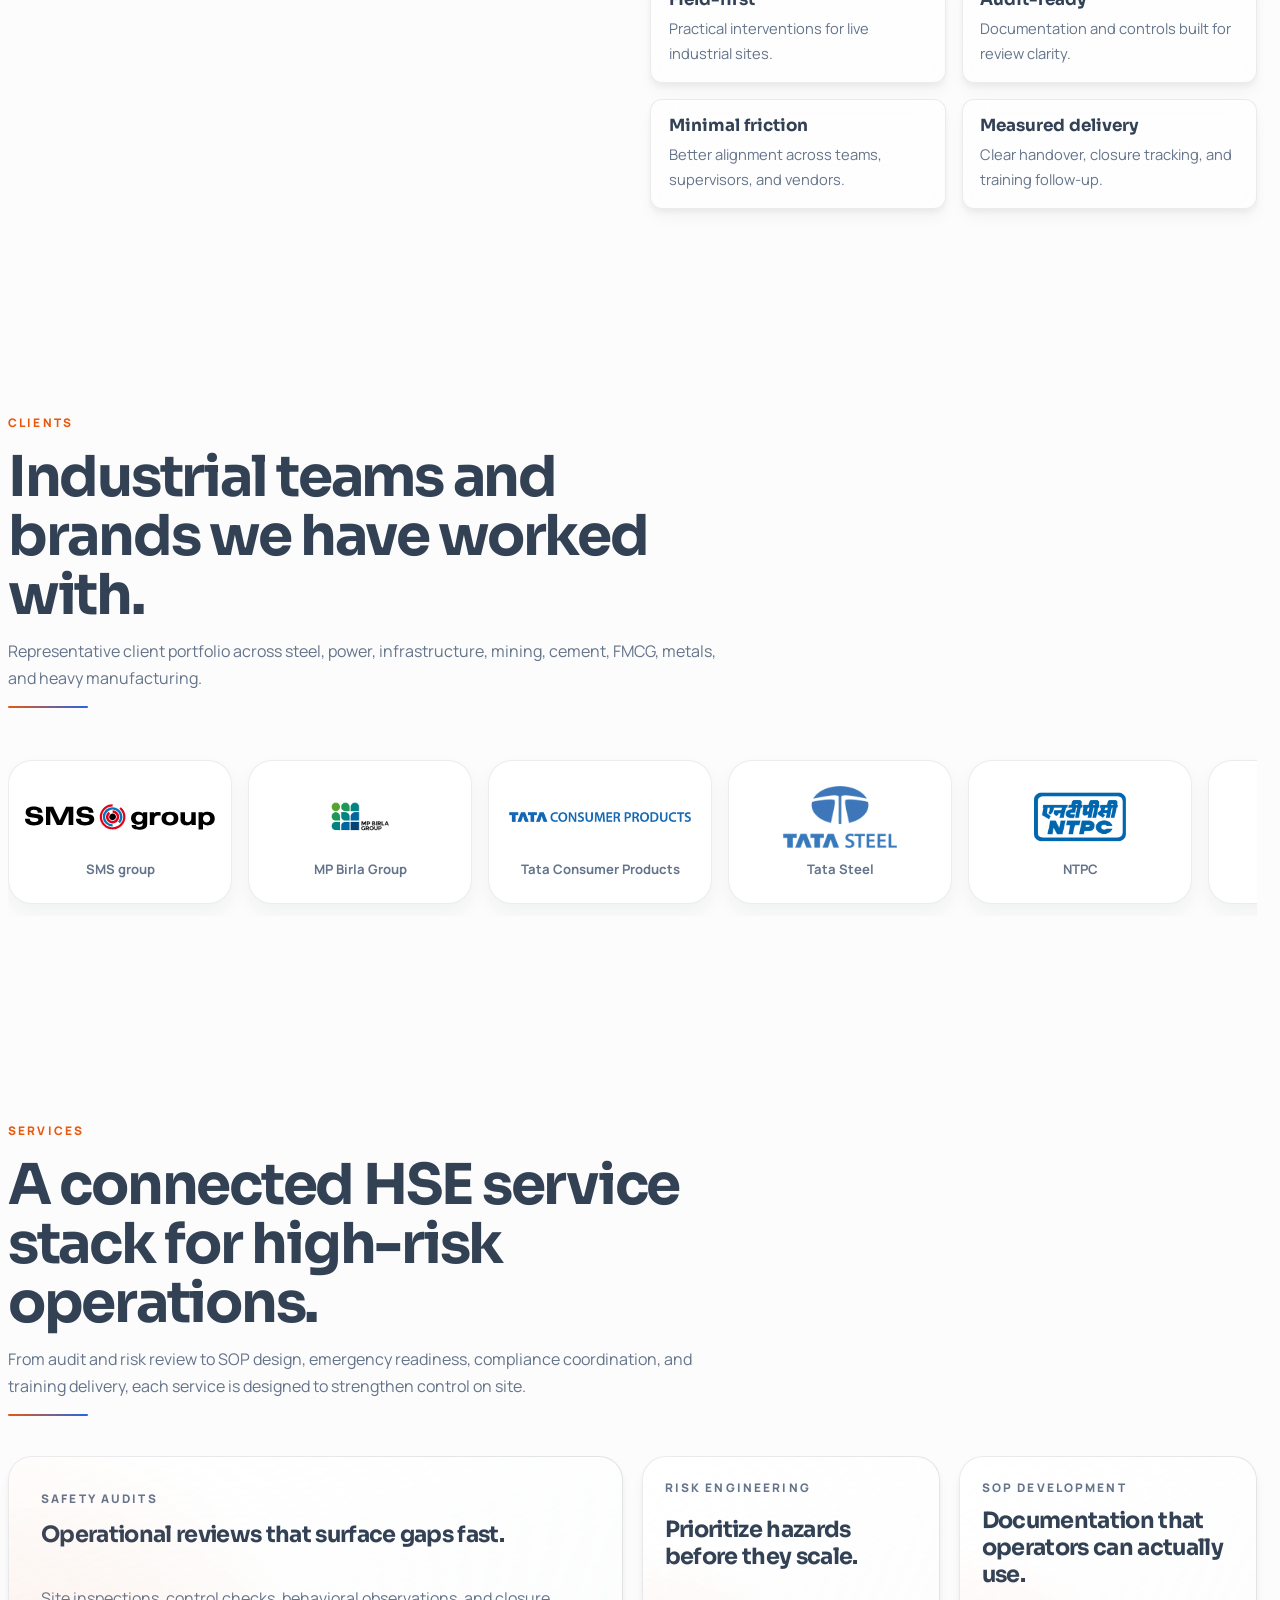
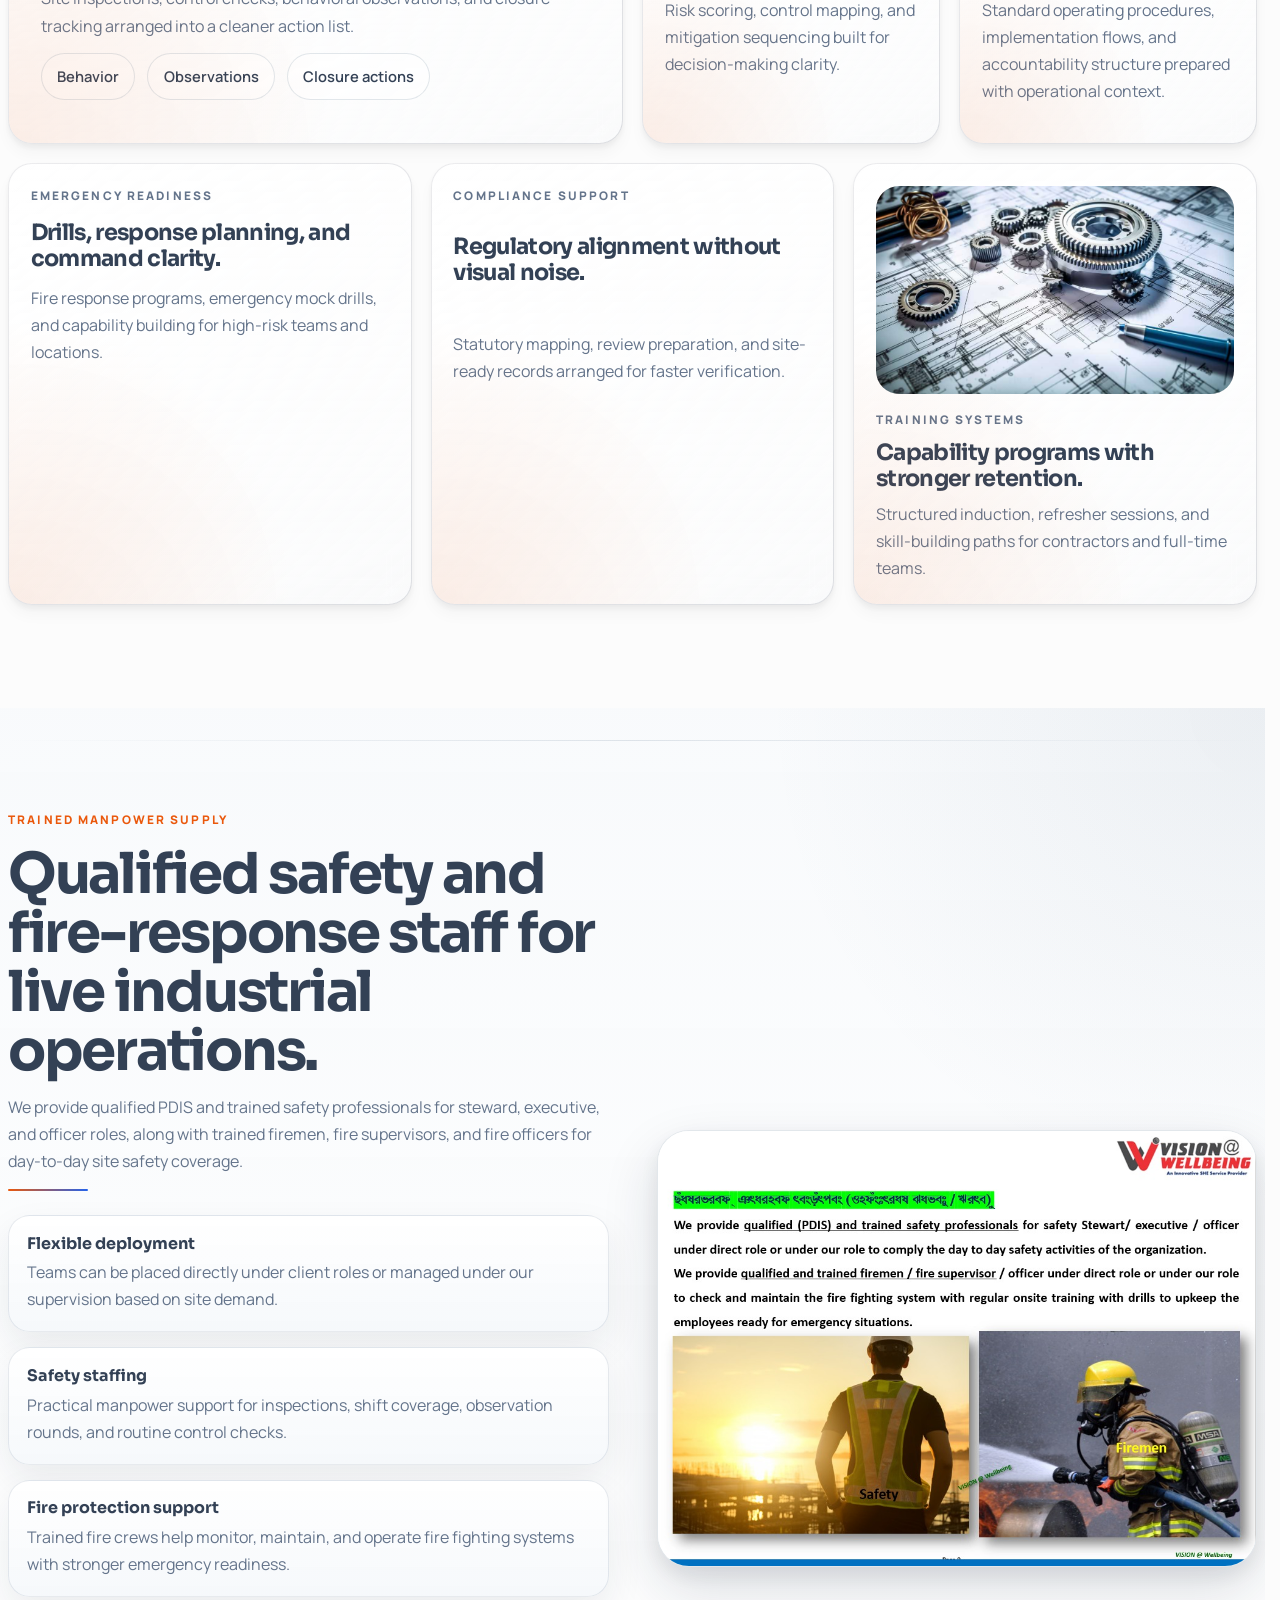
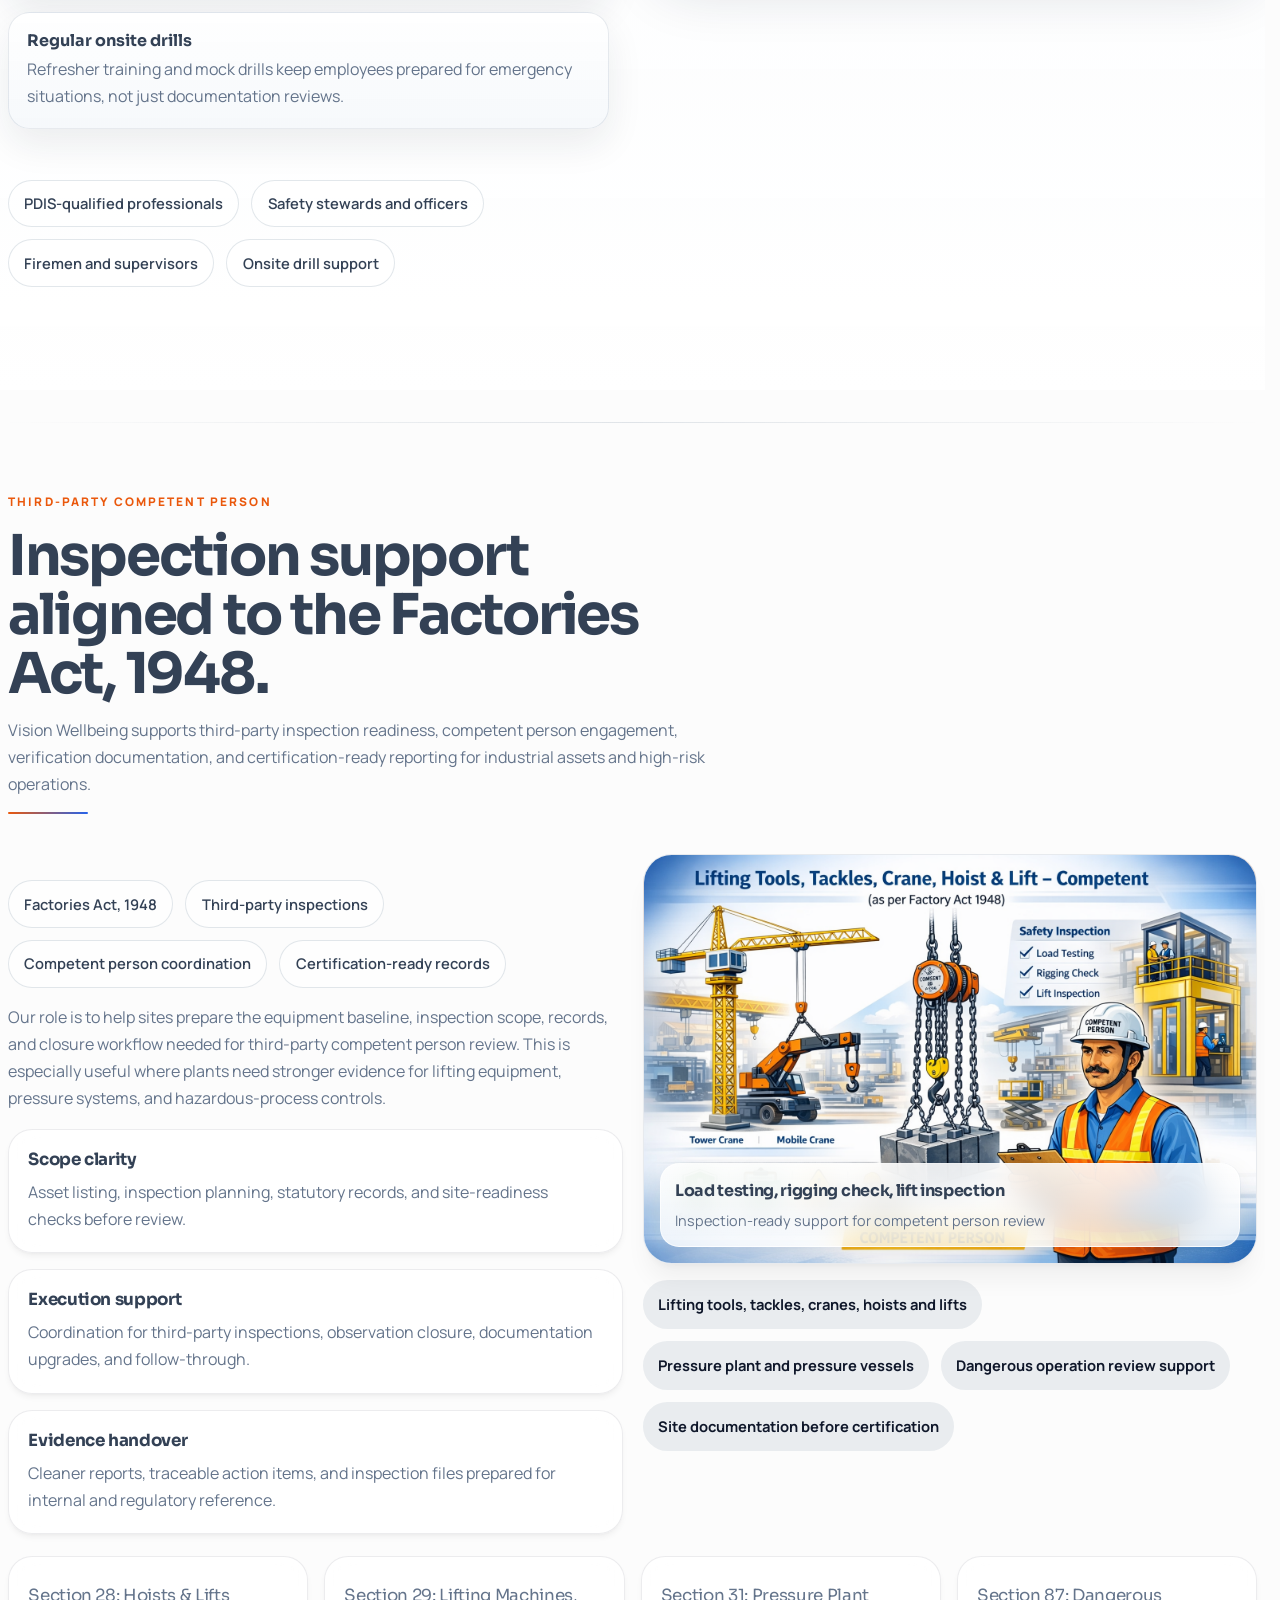
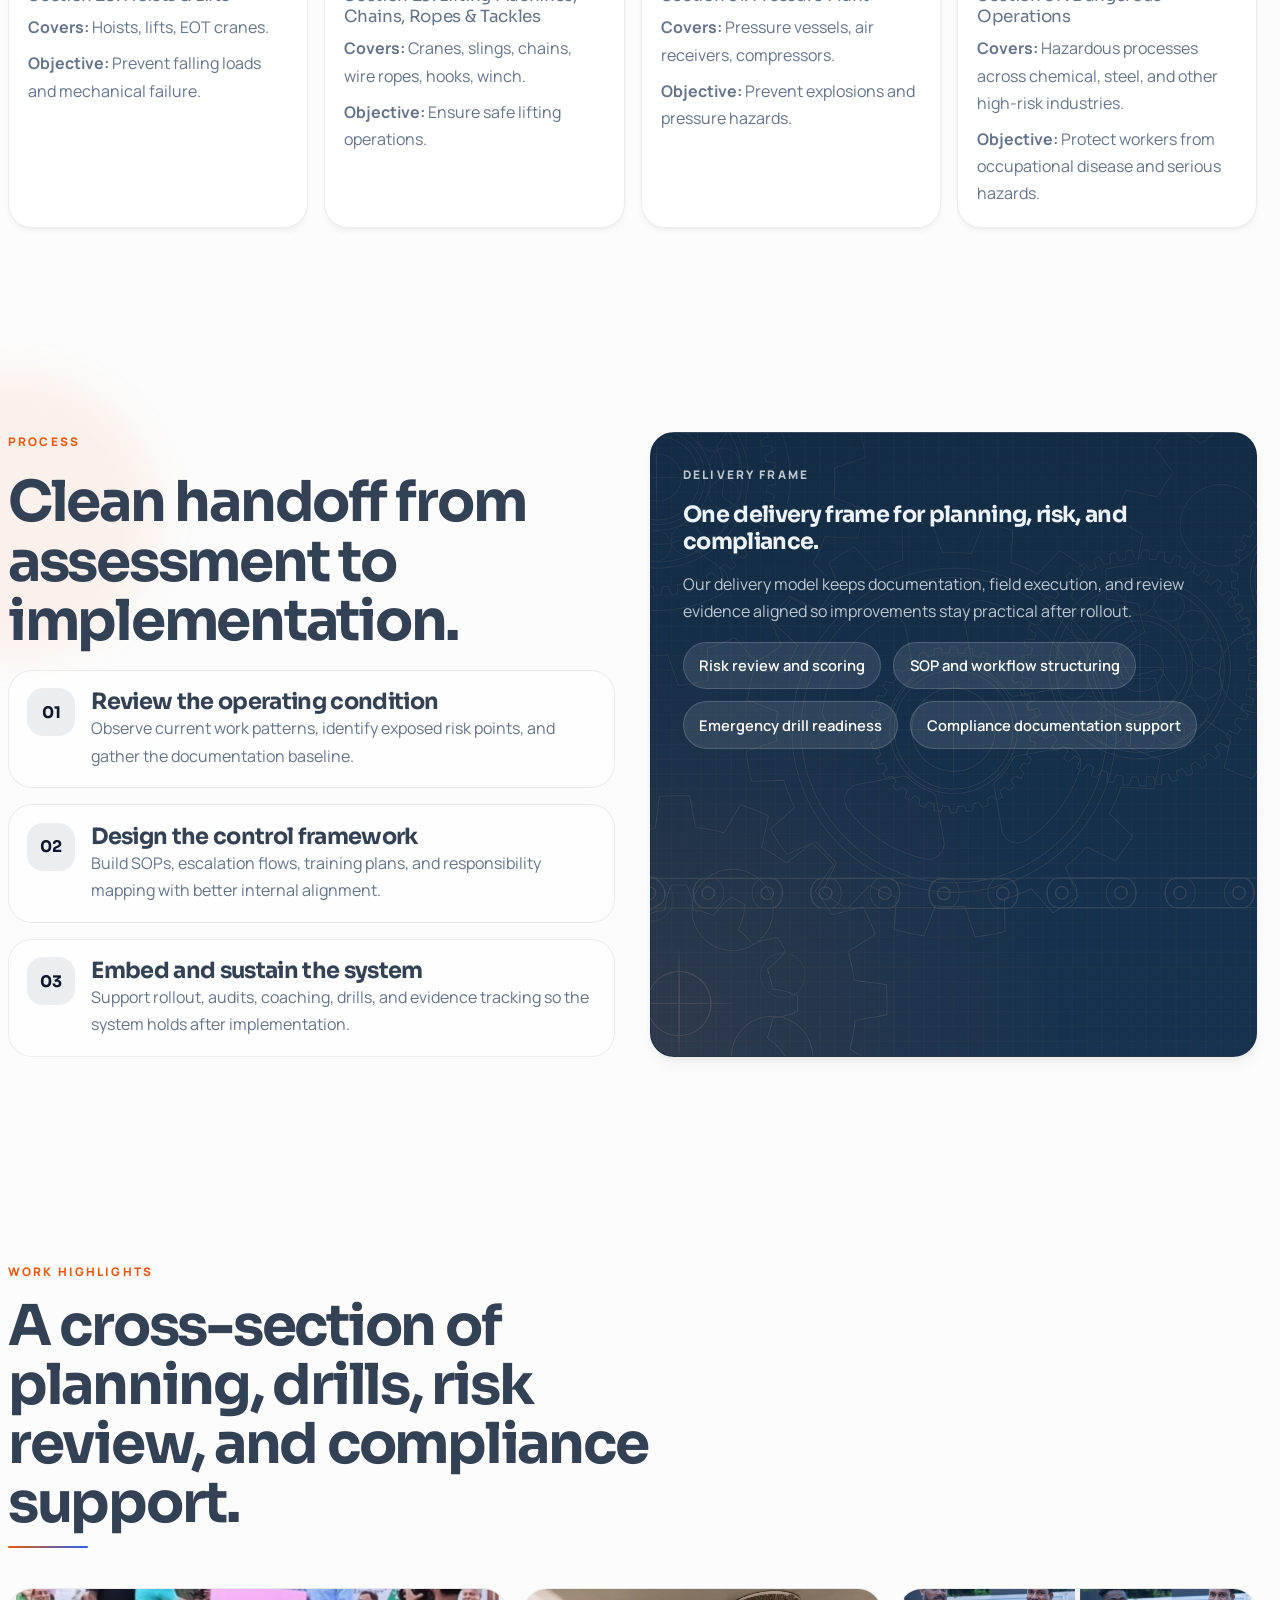
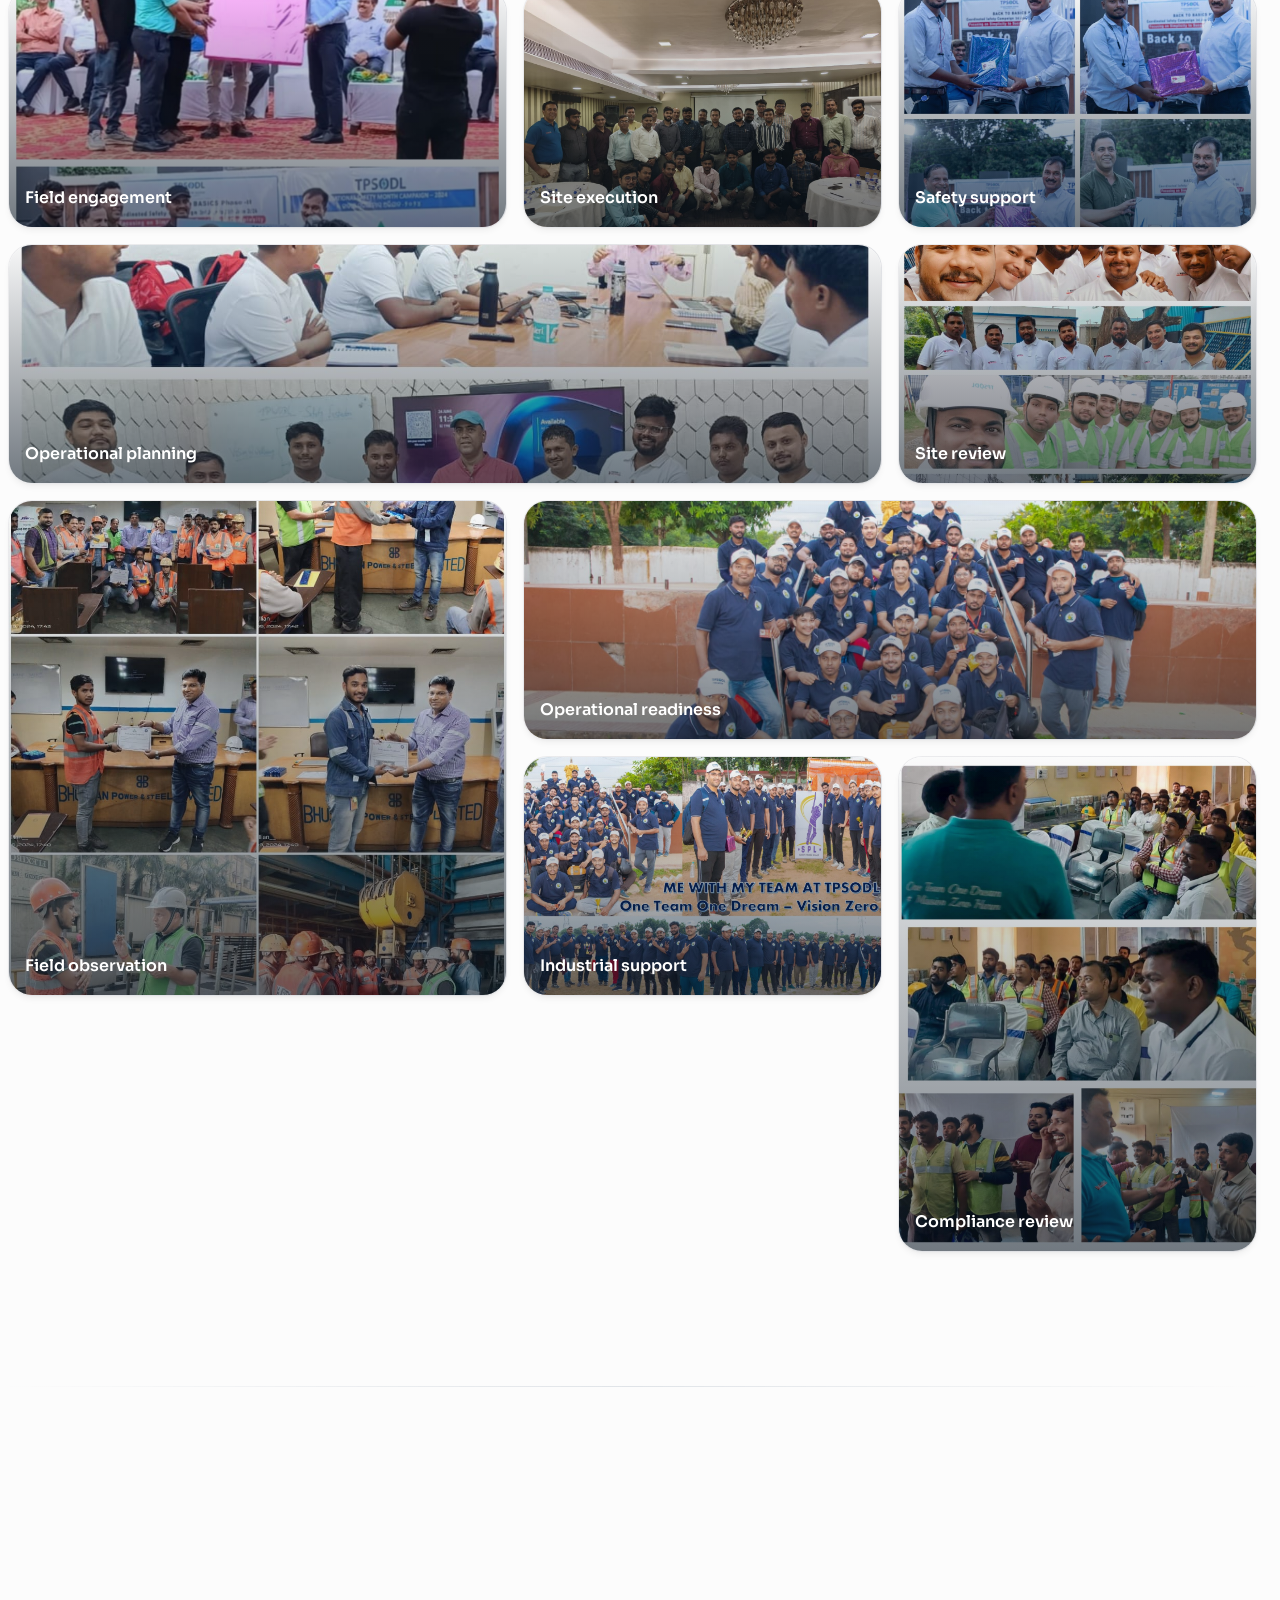
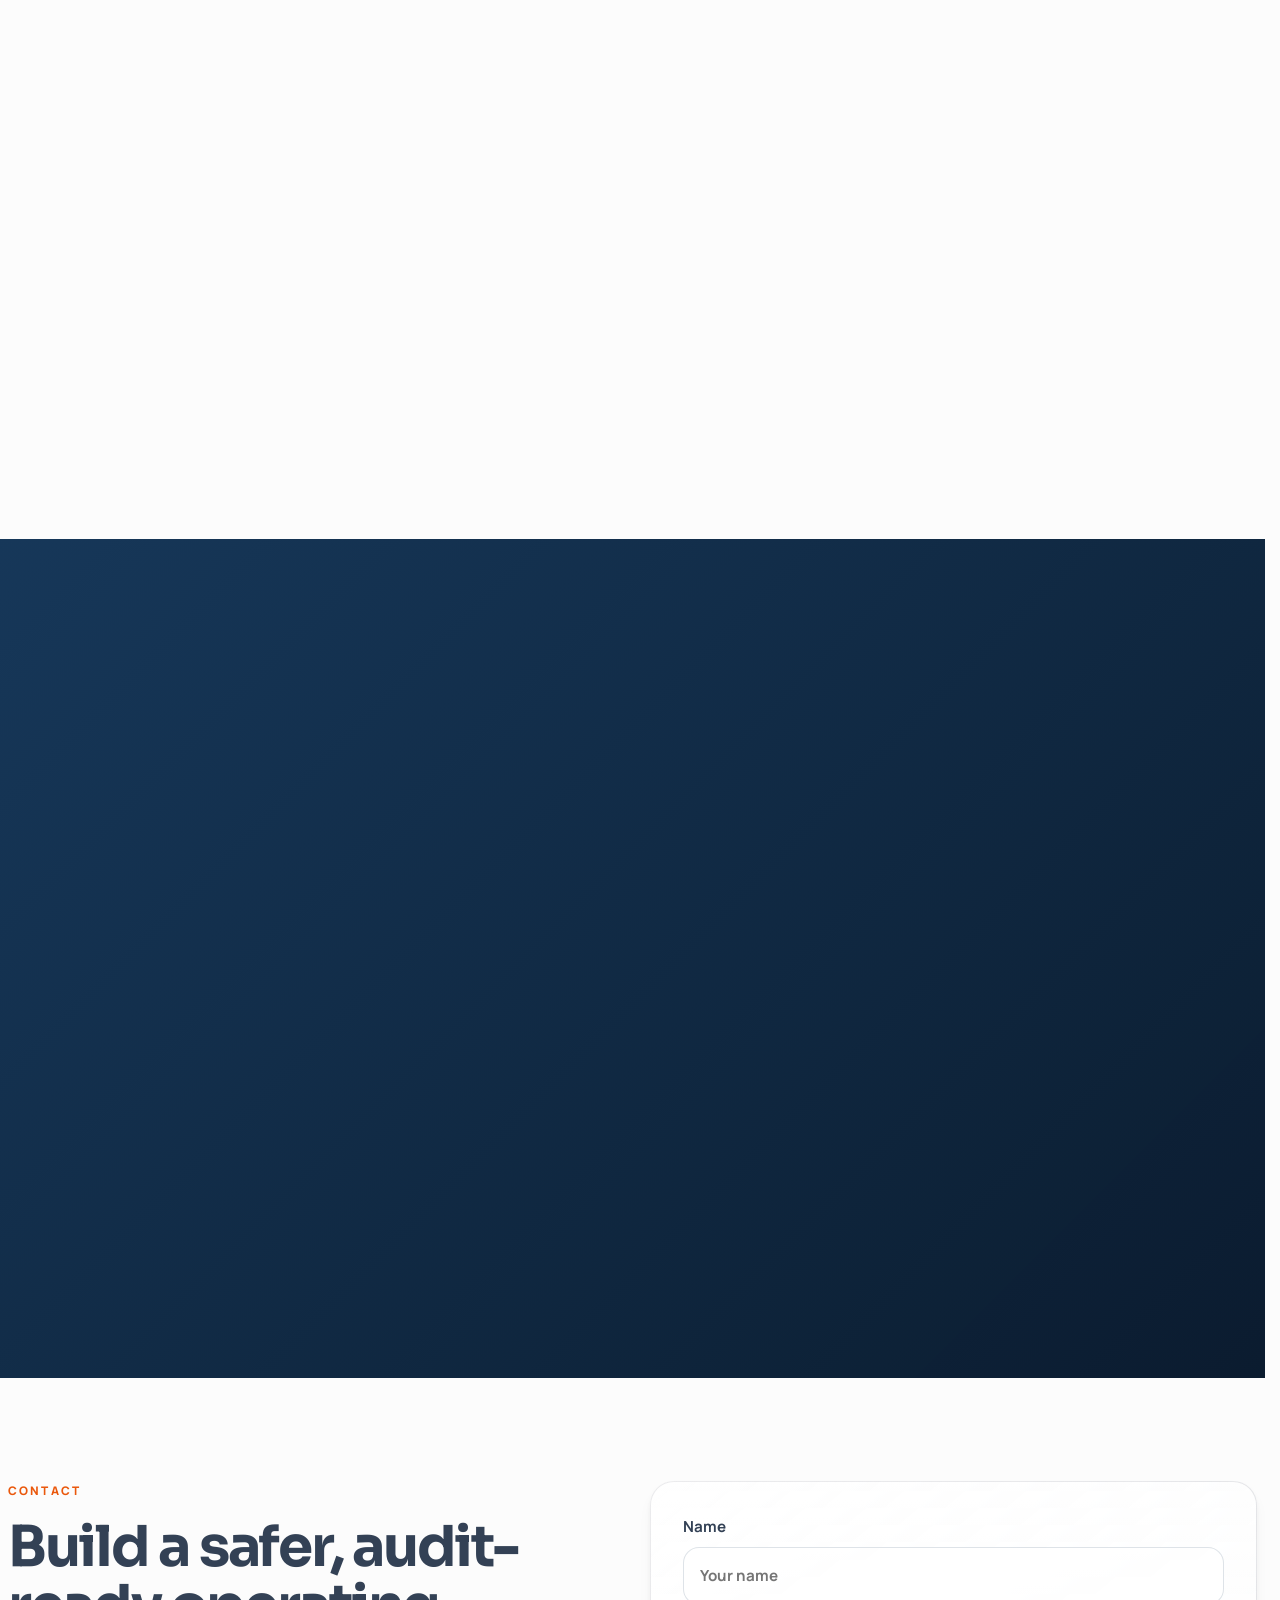
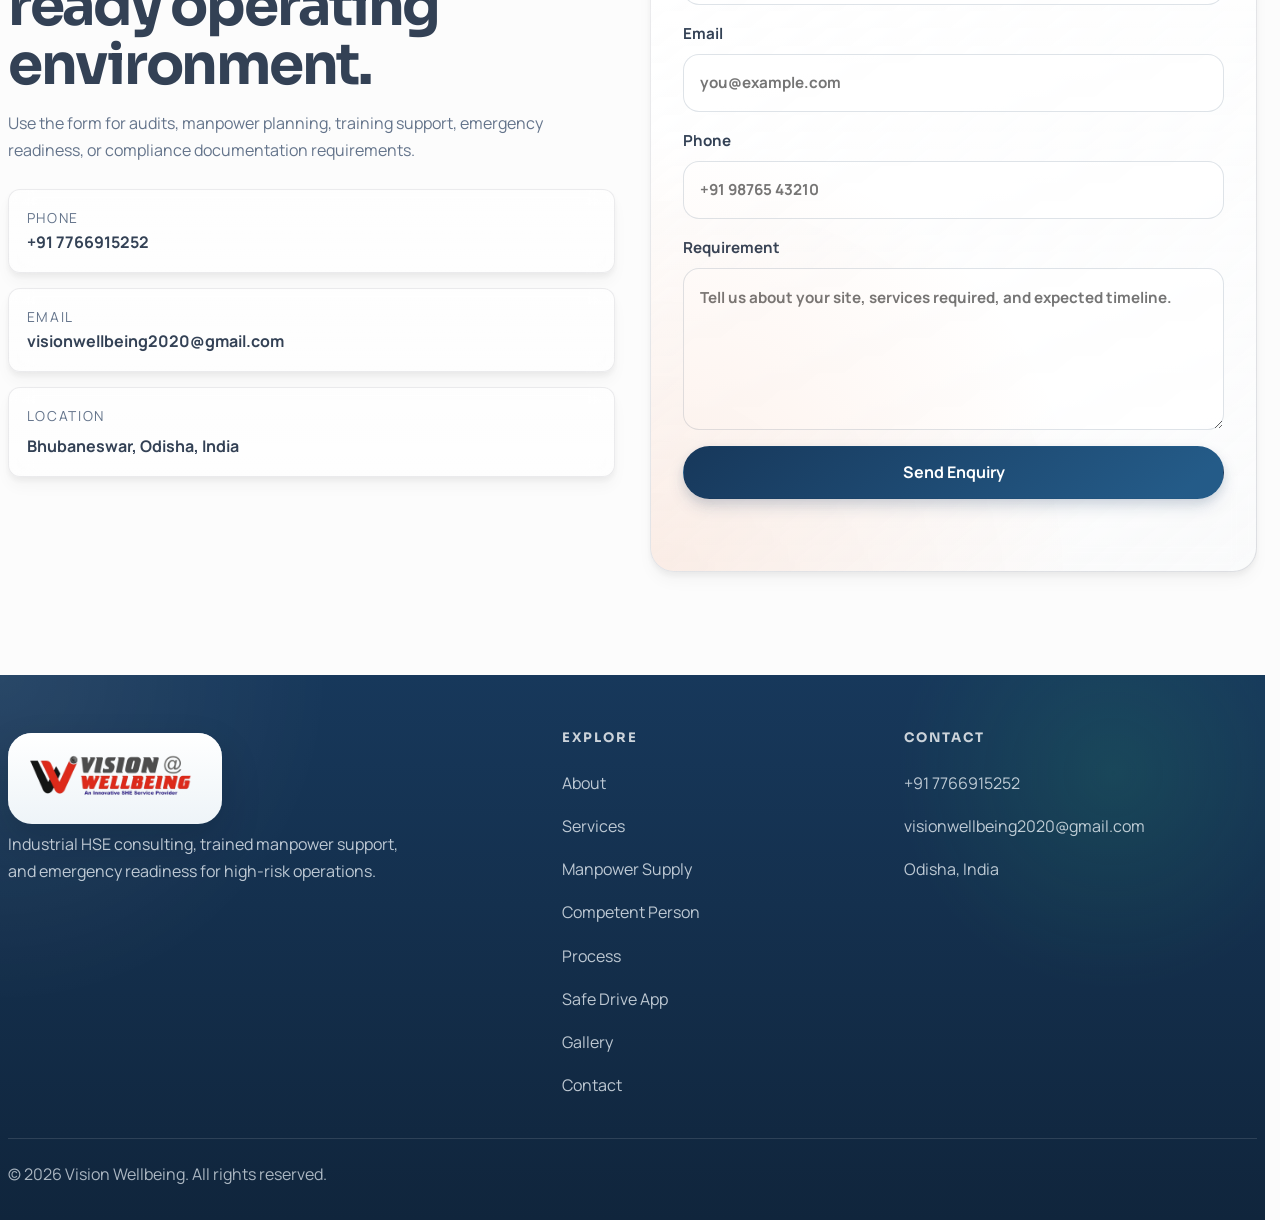
==== commit f44c6697: "Updates" ====
--- a/index.html
+++ b/index.html
@@ -93,7 +93,7 @@
     <link rel="preconnect" href="https://fonts.googleapis.com" />
     <link rel="preconnect" href="https://fonts.gstatic.com" crossorigin />
     <link
-      href="https://fonts.googleapis.com/css2?family=Manrope:wght@400;500;600;700;800&family=Sora:wght@600;700;800&display=swap"
+      href="https://fonts.googleapis.com/css2?family=Manrope:wght@400;500;600;700;800&amp;family=Sora:wght@600;700;800&amp;display=swap"
       rel="stylesheet"
     />
     <script type="application/ld+json">
@@ -201,6 +201,7 @@
           </div>
         </div>
         <a href="#process">Process</a>
+        <a href="#safe-drive">Safe Drive App</a>
         <a href="#contact">Contact</a>
         <a href="#work" style="background: #007bff; color: white; ">View Gallery</a>
         </nav>
@@ -959,6 +960,45 @@
         </div>
       </section>
 
+      <section class="section safe-drive-section" id="safe-drive">
+        <div class="container safe-drive-grid">
+          <div class="safe-drive-copy reveal">
+            <p class="section-label">Safe Drive mobile app</p>
+            <h2 class="section-title">
+              Put safer riding habits, alerts, SOS, and rewards in every
+              driver&apos;s pocket.
+            </h2>
+            <p class="section-text">
+              Safe Drive turns everyday trips into measurable safety data. The
+              Android app tracks live ride speed, distance, phone-call risk,
+              overspeeding events, safe ride rate, risk score, coins, rewards,
+              SOS support, and road signage learning for driver teams.
+            </p>
+
+            <div class="safe-drive-actions">
+              <a class="btn btn-primary" href="safe-drive.html">View App Page</a>
+              <a
+                class="btn btn-secondary"
+                href="https://drive.google.com/uc?export=download&amp;id=1YH_g91ItYjjLVd2Y5SVkSc28QY6SFQeY"
+                type="application/vnd.android.package-archive"
+                rel="noopener"
+                >Download APK</a
+              >
+            </div>
+          </div>
+
+          <div class="safe-drive-preview reveal">
+            <figure class="safe-phone-frame safe-phone-frame-small">
+                <img
+                  src="static/images/safe-drive/home_page.jpeg"
+                  alt="Safe Drive driver dashboard with safety stats"
+                  loading="lazy"
+                />
+            </figure>
+          </div>
+        </div>
+      </section>
+
       <section class="section contact" id="contact">
         <div class="container contact-grid">
           <div class="contact-copy reveal">
@@ -1067,6 +1107,7 @@
           <a href="#manpower">Manpower Supply</a>
           <a href="#competent-person">Competent Person</a>
           <a href="#process">Process</a>
+          <a href="safe-drive.html">Safe Drive App</a>
           <a href="#work">Gallery</a>
           <a href="#contact">Contact</a>
         </div>
--- a/static/css/index.css
+++ b/static/css/index.css
@@ -713,6 +713,534 @@
   width: 100%;
 }
 
+.safe-drive-section {
+  background:
+    linear-gradient(135deg, rgba(23, 56, 91, 0.97), rgba(11, 28, 47, 0.98)),
+    var(--surface-dark);
+  color: #fff;
+}
+
+.safe-drive-grid,
+.safe-drive-hero-grid,
+.app-download-grid {
+  display: grid;
+  gap: 2rem;
+  align-items: center;
+}
+
+.safe-drive-section .section-title,
+.safe-drive-section .section-text {
+  color: #fff;
+}
+
+.safe-drive-section .section-text {
+  color: rgba(237, 243, 249, 0.78);
+}
+
+.safe-drive-actions {
+  margin-top: 1.8rem;
+  display: flex;
+  flex-wrap: wrap;
+  gap: 0.8rem;
+}
+
+.safe-drive-preview,
+.safe-drive-device {
+  display: flex;
+  justify-content: center;
+}
+
+.safe-screen-stack {
+  width: min(100%, 34rem);
+  min-height: 38rem;
+  position: relative;
+}
+
+.safe-screen-stack-hero {
+  min-height: 42rem;
+}
+
+.safe-screen-stack-compact {
+  min-height: 34rem;
+}
+
+.safe-screen-card {
+  margin: 0;
+  overflow: hidden;
+  border-radius: 2rem;
+  border: 1px solid rgba(255, 255, 255, 0.52);
+  background: #fff;
+  box-shadow: 0 28px 70px rgba(8, 20, 34, 0.22);
+}
+
+.safe-screen-card img {
+  width: 100%;
+  height: 100%;
+  display: block;
+  object-fit: cover;
+  object-position: top center;
+}
+
+.safe-screen-card-main {
+  position: absolute;
+  top: 0;
+  left: 5%;
+  width: 58%;
+  aspect-ratio: 390 / 844;
+}
+
+.safe-screen-card-float {
+  position: absolute;
+  right: 0;
+  top: 5.5rem;
+  width: 54%;
+  aspect-ratio: 390 / 844;
+  transform: rotate(3deg);
+}
+
+.safe-screen-card-alert {
+  position: absolute;
+  left: 0;
+  bottom: 0.8rem;
+  width: 42%;
+  aspect-ratio: 390 / 844;
+  transform: rotate(-5deg);
+  box-shadow: 0 22px 52px rgba(234, 88, 12, 0.22);
+}
+
+.safe-screen-stack-compact .safe-screen-card-main {
+  left: 6%;
+  width: 54%;
+}
+
+.safe-screen-stack-compact .safe-screen-card-float {
+  top: 3rem;
+  width: 50%;
+}
+
+.app-phone {
+  width: min(100%, 24rem);
+  min-height: 31rem;
+  padding: 1rem;
+  border: 1px solid rgba(255, 255, 255, 0.18);
+  border-radius: 2.2rem;
+  background:
+    linear-gradient(
+      180deg,
+      rgba(255, 255, 255, 0.94),
+      rgba(246, 248, 252, 0.9)
+    ),
+    #fff;
+  color: var(--heading);
+  box-shadow: 0 28px 70px rgba(0, 0, 0, 0.22);
+  position: relative;
+  overflow: hidden;
+}
+
+.app-phone::before {
+  content: "";
+  position: absolute;
+  top: 0.7rem;
+  left: 50%;
+  width: 5.6rem;
+  height: 0.35rem;
+  border-radius: 999px;
+  background: rgba(15, 23, 42, 0.16);
+  transform: translateX(-50%);
+}
+
+.app-phone-large {
+  width: min(100%, 25rem);
+  min-height: 35rem;
+}
+
+.app-phone-top {
+  margin-top: 1.2rem;
+  display: flex;
+  align-items: center;
+  gap: 0.8rem;
+}
+
+.app-phone-top img {
+  width: 3.8rem;
+  height: 3.8rem;
+  border-radius: 1.1rem;
+  background: #111827;
+  box-shadow: 0 14px 24px rgba(15, 23, 42, 0.14);
+}
+
+.app-phone-top span,
+.ride-status-card span {
+  display: block;
+  color: var(--muted);
+  font-size: 0.82rem;
+  font-weight: 800;
+  text-transform: uppercase;
+  letter-spacing: 0.12em;
+}
+
+.app-phone-top strong,
+.ride-status-card strong {
+  display: block;
+  margin-top: 0.15rem;
+  color: var(--heading);
+  font-family: Sora, Manrope, sans-serif;
+  font-size: 1.1rem;
+  line-height: 1.2;
+}
+
+.app-speedometer {
+  width: 100%;
+  margin: 2rem 0 1.1rem;
+}
+
+.app-stat-grid {
+  display: grid;
+  grid-template-columns: repeat(2, minmax(0, 1fr));
+  gap: 0.7rem;
+}
+
+.app-stat-grid span,
+.safe-feature-card,
+.download-card,
+.ride-status-card {
+  border: 1px solid var(--line);
+  border-radius: var(--radius-sm);
+  background: rgba(255, 255, 255, 0.78);
+}
+
+.app-stat-grid span {
+  min-height: 4.25rem;
+  padding: 0.8rem;
+  display: grid;
+  place-items: center;
+  color: var(--heading);
+  font-weight: 800;
+  text-align: center;
+  line-height: 1.25;
+}
+
+.safe-drive-hero {
+  min-height: 100vh;
+  min-height: 100svh;
+  padding: calc(var(--header-h) + 4rem) 0 4rem;
+  display: grid;
+  align-items: center;
+  background:
+    linear-gradient(
+      180deg,
+      rgba(255, 255, 255, 0.86),
+      rgba(241, 245, 249, 0.74)
+    ),
+    var(--page-bg-alt);
+}
+
+.safe-drive-page .hero-title {
+  max-width: 13ch;
+}
+
+.download-note {
+  max-width: 38rem;
+  margin: 1rem 0 0;
+  color: var(--muted);
+  font-size: 0.95rem;
+}
+
+.ride-status-card {
+  padding: 1rem;
+}
+
+.app-bike {
+  width: min(70%, 12rem);
+  margin: 1.1rem auto 0;
+}
+
+.safe-feature-grid {
+  display: grid;
+  grid-template-columns: repeat(auto-fit, minmax(min(100%, 18rem), 1fr));
+  gap: 1rem;
+}
+
+.safe-feature-card {
+  padding: 1.35rem;
+  box-shadow: var(--shadow-sm);
+}
+
+.safe-feature-card span {
+  color: var(--accent);
+  font-weight: 900;
+}
+
+.safe-feature-card h3 {
+  margin: 0.55rem 0 0.6rem;
+  color: var(--heading);
+  font-size: 1.08rem;
+  line-height: 1.25;
+}
+
+.safe-feature-card p {
+  margin: 0;
+  color: var(--muted);
+}
+
+.safe-screens-showcase {
+  background:
+    linear-gradient(
+      180deg,
+      rgba(255, 255, 255, 0.96),
+      rgba(241, 245, 249, 0.9)
+    ),
+    #fff;
+}
+
+.screen-gallery {
+  display: grid;
+  grid-template-columns: repeat(auto-fit, minmax(min(100%, 13rem), 1fr));
+  gap: 1rem;
+  align-items: start;
+}
+
+.screen-gallery-card {
+  margin: 0;
+  overflow: hidden;
+  border: 1px solid var(--line);
+  border-radius: var(--radius-sm);
+  background: rgba(255, 255, 255, 0.86);
+  box-shadow: var(--shadow-md);
+}
+
+.screen-gallery-card img {
+  width: 100%;
+  aspect-ratio: 390 / 844;
+  object-fit: cover;
+  object-position: top center;
+  background: var(--page-bg-alt);
+}
+
+.screen-gallery-card div {
+  padding: 1rem;
+  display: grid;
+  gap: 0.35rem;
+}
+
+.screen-gallery-card span {
+  color: var(--accent);
+  font-size: 0.75rem;
+  font-weight: 900;
+  letter-spacing: 0.14em;
+  text-transform: uppercase;
+}
+
+.screen-gallery-card strong {
+  color: var(--heading);
+  font-size: 0.98rem;
+  line-height: 1.35;
+}
+
+.app-download-panel {
+  background: #fff;
+}
+
+.download-card {
+  padding: 1rem;
+  box-shadow: var(--shadow-md);
+}
+
+.download-card img {
+  width: 100%;
+  border-radius: var(--radius-sm);
+  background: var(--page-bg-alt);
+}
+
+.download-card div {
+  margin-top: 1rem;
+  display: grid;
+  gap: 0.2rem;
+}
+
+.download-card strong {
+  color: var(--heading);
+  font-family: Sora, Manrope, sans-serif;
+}
+
+.download-card span {
+  color: var(--muted);
+}
+
+.safe-drive-page .safe-drive-hero {
+  min-height: auto;
+  padding: calc(var(--header-h) + 6rem) 0 6rem;
+  background:
+    linear-gradient(
+      180deg,
+      rgba(255, 255, 255, 0.96),
+      rgba(246, 248, 252, 0.92)
+    ),
+    var(--page-bg);
+}
+
+.safe-drive-page .safe-drive-hero-grid {
+  gap: clamp(2rem, 6vw, 5rem);
+}
+
+.safe-drive-page .hero-title {
+  max-width: 12ch;
+  font-size: clamp(1.55rem, 6.4vw, 3.3rem);
+  line-height: 0.98;
+}
+
+.safe-drive-page .hero-subtitle {
+  max-width: 42rem;
+}
+
+.safe-phone-frame {
+  width: min(100%, 21rem);
+  margin: 0;
+  padding: 0.55rem;
+  border-radius: 2rem;
+  border: 1px solid rgba(15, 23, 42, 0.08);
+  background: #fff;
+  box-shadow:
+    0 28px 80px rgba(15, 23, 42, 0.14),
+    0 8px 24px rgba(15, 23, 42, 0.08);
+}
+
+.safe-phone-frame img {
+  display: block;
+  width: 100%;
+  aspect-ratio: 390 / 844;
+  border-radius: 1.45rem;
+  object-fit: cover;
+  object-position: top center;
+}
+
+.safe-phone-frame-hero {
+  width: min(100%, 23rem);
+}
+
+.safe-phone-frame-small {
+  width: min(100%, 19rem);
+}
+
+.safe-feature-grid-minimal {
+  grid-template-columns: repeat(auto-fit, minmax(min(100%, 15rem), 1fr));
+  gap: 0;
+  border: 1px solid var(--line);
+  border-radius: 1.35rem;
+  overflow: hidden;
+  background: rgba(255, 255, 255, 0.84);
+  box-shadow: var(--shadow-sm);
+}
+
+.safe-feature-grid-minimal .safe-feature-card {
+  border: 0;
+  border-right: 1px solid var(--line);
+  border-bottom: 1px solid var(--line);
+  border-radius: 0;
+  background: transparent;
+  box-shadow: none;
+  padding: 1.35rem;
+}
+
+.safe-feature-grid-minimal .safe-feature-card:nth-child(4n) {
+  border-right: 0;
+}
+
+.safe-feature-grid-minimal .safe-feature-card h3 {
+  margin-top: 0;
+  font-size: 1rem;
+}
+
+.safe-feature-grid-minimal .safe-feature-card p {
+  font-size: 0.94rem;
+  line-height: 1.6;
+}
+
+.screen-gallery-minimal {
+  grid-template-columns: repeat(5, minmax(0, 1fr));
+  gap: 0.85rem;
+}
+
+.screen-gallery-minimal .screen-gallery-card {
+  border-radius: 1rem;
+  box-shadow: none;
+  background: #fff;
+}
+
+.screen-gallery-minimal .screen-gallery-card img {
+  aspect-ratio: 390 / 760;
+}
+
+.screen-gallery-minimal .screen-gallery-card div {
+  padding: 0.8rem 0.85rem;
+}
+
+.screen-gallery-minimal .screen-gallery-card span {
+  color: var(--heading);
+  font-size: 0.72rem;
+}
+
+.app-download-minimal {
+  width: min(52rem, calc(100% - 1rem));
+  margin-inline: auto;
+  padding: clamp(1.5rem, 4vw, 2.5rem);
+  border: 1px solid var(--line);
+  border-radius: 1.5rem;
+  background: #fff;
+  box-shadow: var(--shadow-md);
+  text-align: center;
+}
+
+.app-download-minimal .section-title,
+.app-download-minimal .section-text {
+  margin-inline: auto;
+}
+
+.app-download-minimal .safe-drive-actions {
+  justify-content: center;
+}
+
+.install-steps {
+  margin-top: 1.5rem;
+  display: grid;
+  gap: 0;
+  border: 1px solid var(--line);
+  border-radius: 1rem;
+  overflow: hidden;
+  text-align: left;
+}
+
+.install-steps article {
+  display: grid;
+  grid-template-columns: 3rem minmax(0, 1fr);
+  gap: 0.85rem;
+  padding: 0.95rem 1rem;
+  border-bottom: 1px solid var(--line);
+  background: rgba(248, 250, 252, 0.72);
+}
+
+.install-steps article:last-child {
+  border-bottom: 0;
+}
+
+.install-steps span {
+  color: var(--accent);
+  font-size: 0.78rem;
+  font-weight: 900;
+  letter-spacing: 0.1em;
+}
+
+.install-steps p {
+  margin: 0;
+  color: var(--muted);
+  font-size: 0.94rem;
+  line-height: 1.55;
+}
+
+.install-steps strong {
+  color: var(--heading);
+}
+
 .hero-metrics {
   margin-top: 6rem;
   display: grid;
@@ -1725,11 +2253,7 @@
 
 .manpower {
   background:
-    radial-gradient(
-      circle at 100% 0%,
-      rgba(23, 56, 91, 0.06),
-      transparent 28%
-    ),
+    radial-gradient(circle at 100% 0%, rgba(23, 56, 91, 0.06), transparent 28%),
     linear-gradient(180deg, rgba(248, 250, 252, 0.96), rgba(255, 255, 255, 1));
 }
 
@@ -1758,7 +2282,11 @@
   border-radius: 1.35rem;
   border: 1px solid rgba(23, 56, 91, 0.1);
   background:
-    linear-gradient(180deg, rgba(255, 255, 255, 0.88), rgba(245, 248, 251, 0.9)),
+    linear-gradient(
+      180deg,
+      rgba(255, 255, 255, 0.88),
+      rgba(245, 248, 251, 0.9)
+    ),
     rgba(255, 255, 255, 0.92);
   box-shadow: 0 16px 36px rgba(21, 34, 48, 0.08);
 }
@@ -2018,7 +2546,10 @@
   .process-grid,
   .competent-person-grid,
   .learning-grid,
-  .manpower-grid {
+  .manpower-grid,
+  .safe-drive-grid,
+  .safe-drive-hero-grid,
+  .app-download-grid {
     grid-template-columns: minmax(0, 1fr) minmax(0, 1fr);
   }
 
@@ -2377,7 +2908,8 @@
   .hero-actions,
   .pill-row,
   .tag-row,
-  .process-checklist {
+  .process-checklist,
+  .safe-drive-actions {
     gap: 0.6rem;
   }
 
@@ -2446,6 +2978,89 @@
   .process-step {
     grid-template-columns: 1fr;
   }
+
+  .safe-drive-hero {
+    padding-top: calc(var(--header-h) + 2rem);
+  }
+
+  .app-phone,
+  .app-phone-large {
+    min-height: auto;
+    border-radius: 1.45rem;
+  }
+
+  .app-stat-grid {
+    grid-template-columns: 1fr;
+  }
+
+  .safe-screen-stack,
+  .safe-screen-stack-hero,
+  .safe-screen-stack-compact {
+    min-height: auto;
+    display: grid;
+    grid-template-columns: 1fr;
+    gap: 1rem;
+  }
+
+  .safe-screen-card-main,
+  .safe-screen-card-float,
+  .safe-screen-card-alert,
+  .safe-screen-stack-compact .safe-screen-card-main,
+  .safe-screen-stack-compact .safe-screen-card-float {
+    position: relative;
+    inset: auto;
+    width: min(100%, 18rem);
+    margin-inline: auto;
+    transform: none;
+  }
+
+  .safe-screen-card-float,
+  .safe-screen-card-alert {
+    display: none;
+  }
+
+  .screen-gallery {
+    grid-template-columns: 1fr;
+  }
+
+  .safe-drive-page .safe-drive-hero {
+    padding-top: calc(var(--header-h) + 2rem);
+    padding-bottom: 3rem;
+  }
+
+  .safe-drive-page .hero-title {
+    font-size: clamp(2.15rem, 10vw, 3rem);
+  }
+
+  .safe-feature-grid-minimal {
+    border-radius: 1rem;
+  }
+
+  .safe-feature-grid-minimal .safe-feature-card {
+    border-right: 0;
+  }
+
+  .screen-gallery-minimal {
+    display: flex;
+    overflow-x: auto;
+    padding-bottom: 0.75rem;
+    scroll-snap-type: x mandatory;
+  }
+
+  .screen-gallery-minimal .screen-gallery-card {
+    min-width: 13.5rem;
+    scroll-snap-align: start;
+  }
+
+  .app-download-minimal {
+    width: min(100% - 1rem, 52rem);
+    padding: 1.25rem;
+    text-align: left;
+  }
+
+  .app-download-minimal .safe-drive-actions {
+    justify-content: flex-start;
+  }
 }
 
 @media (prefers-reduced-motion: reduce) {
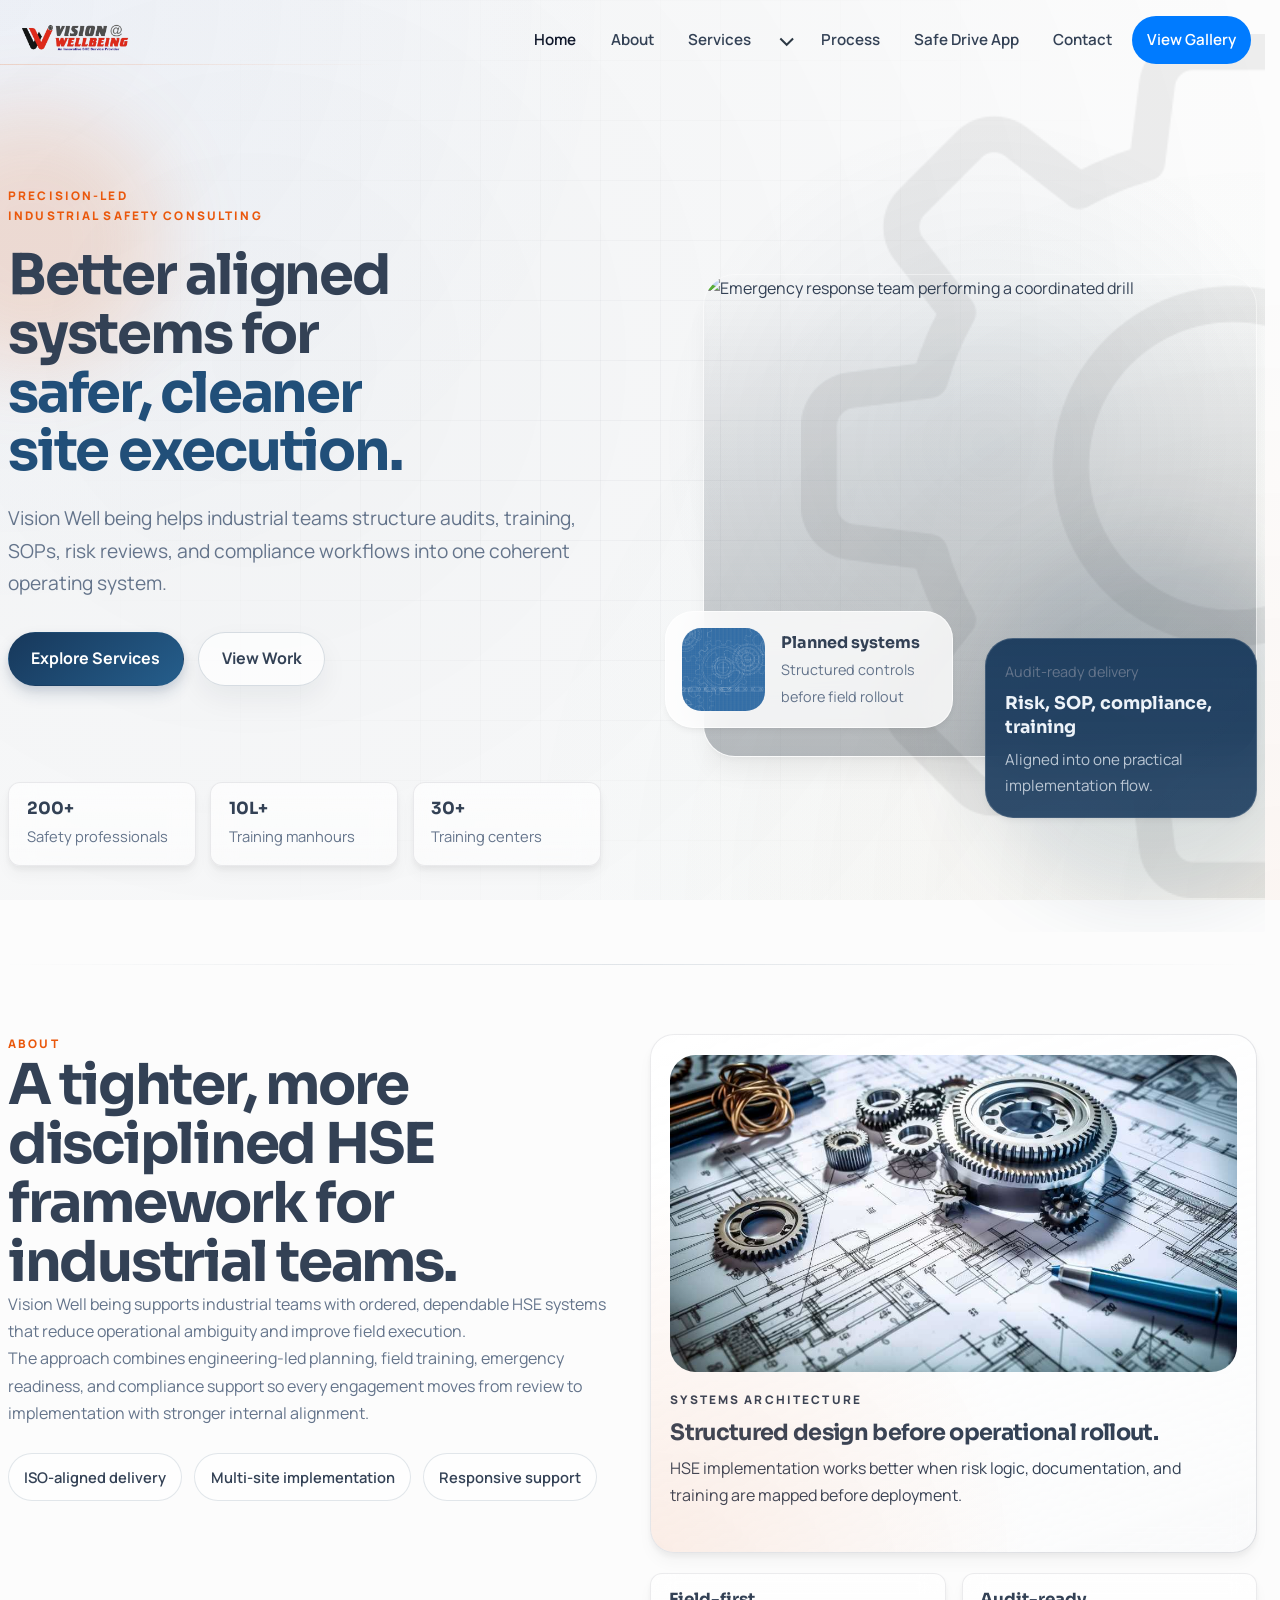
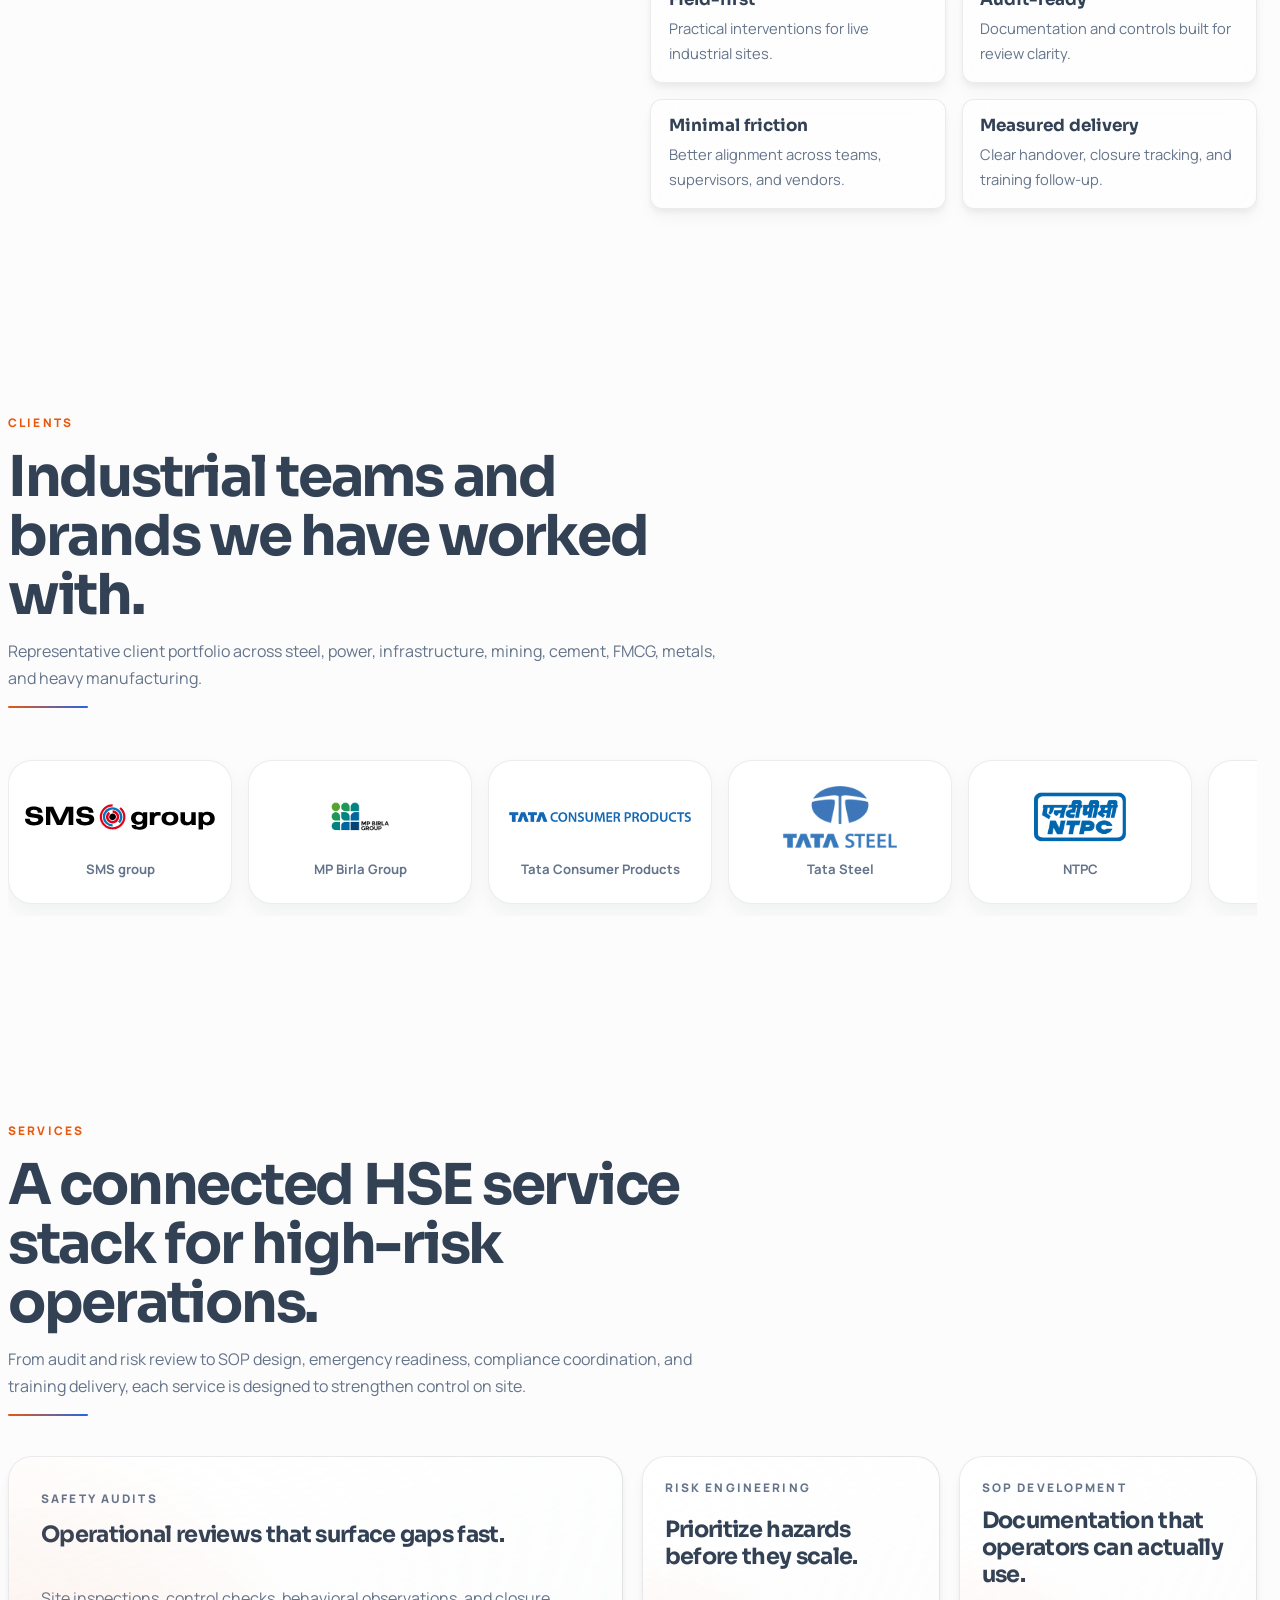
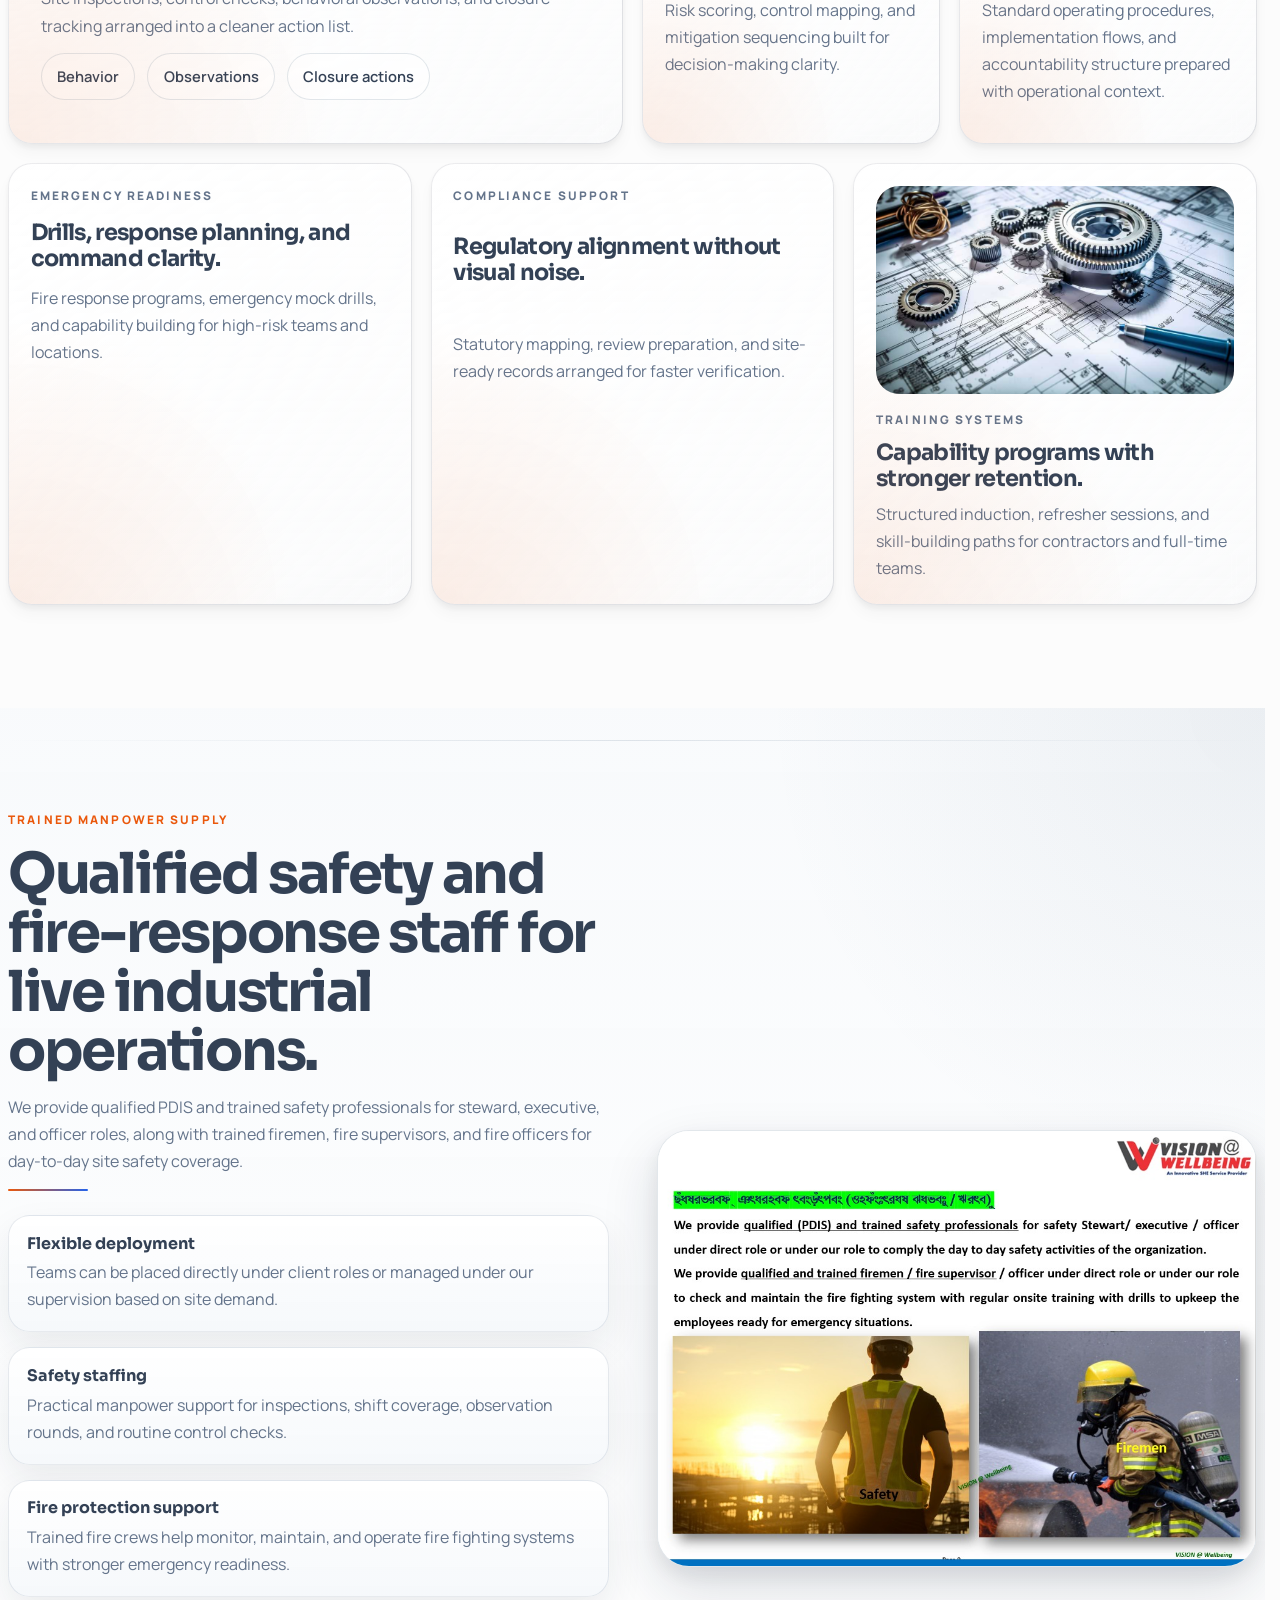
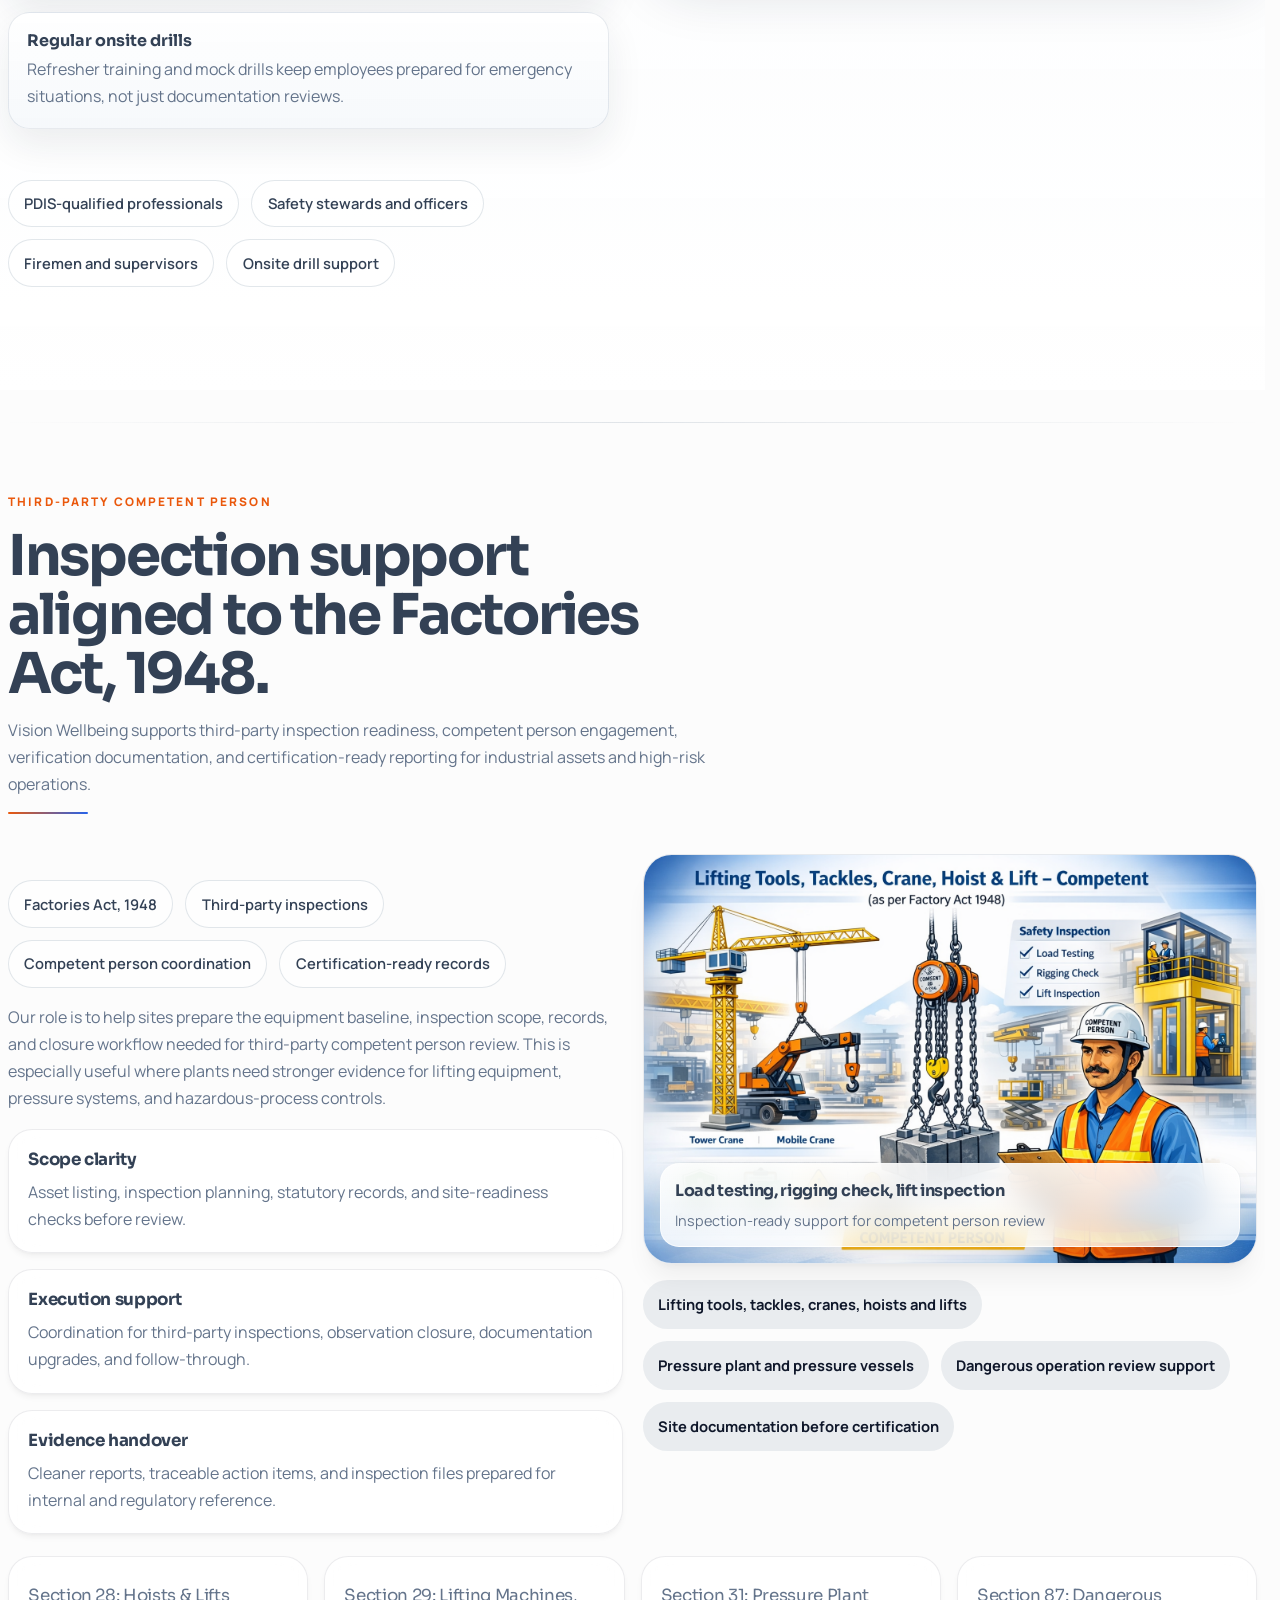
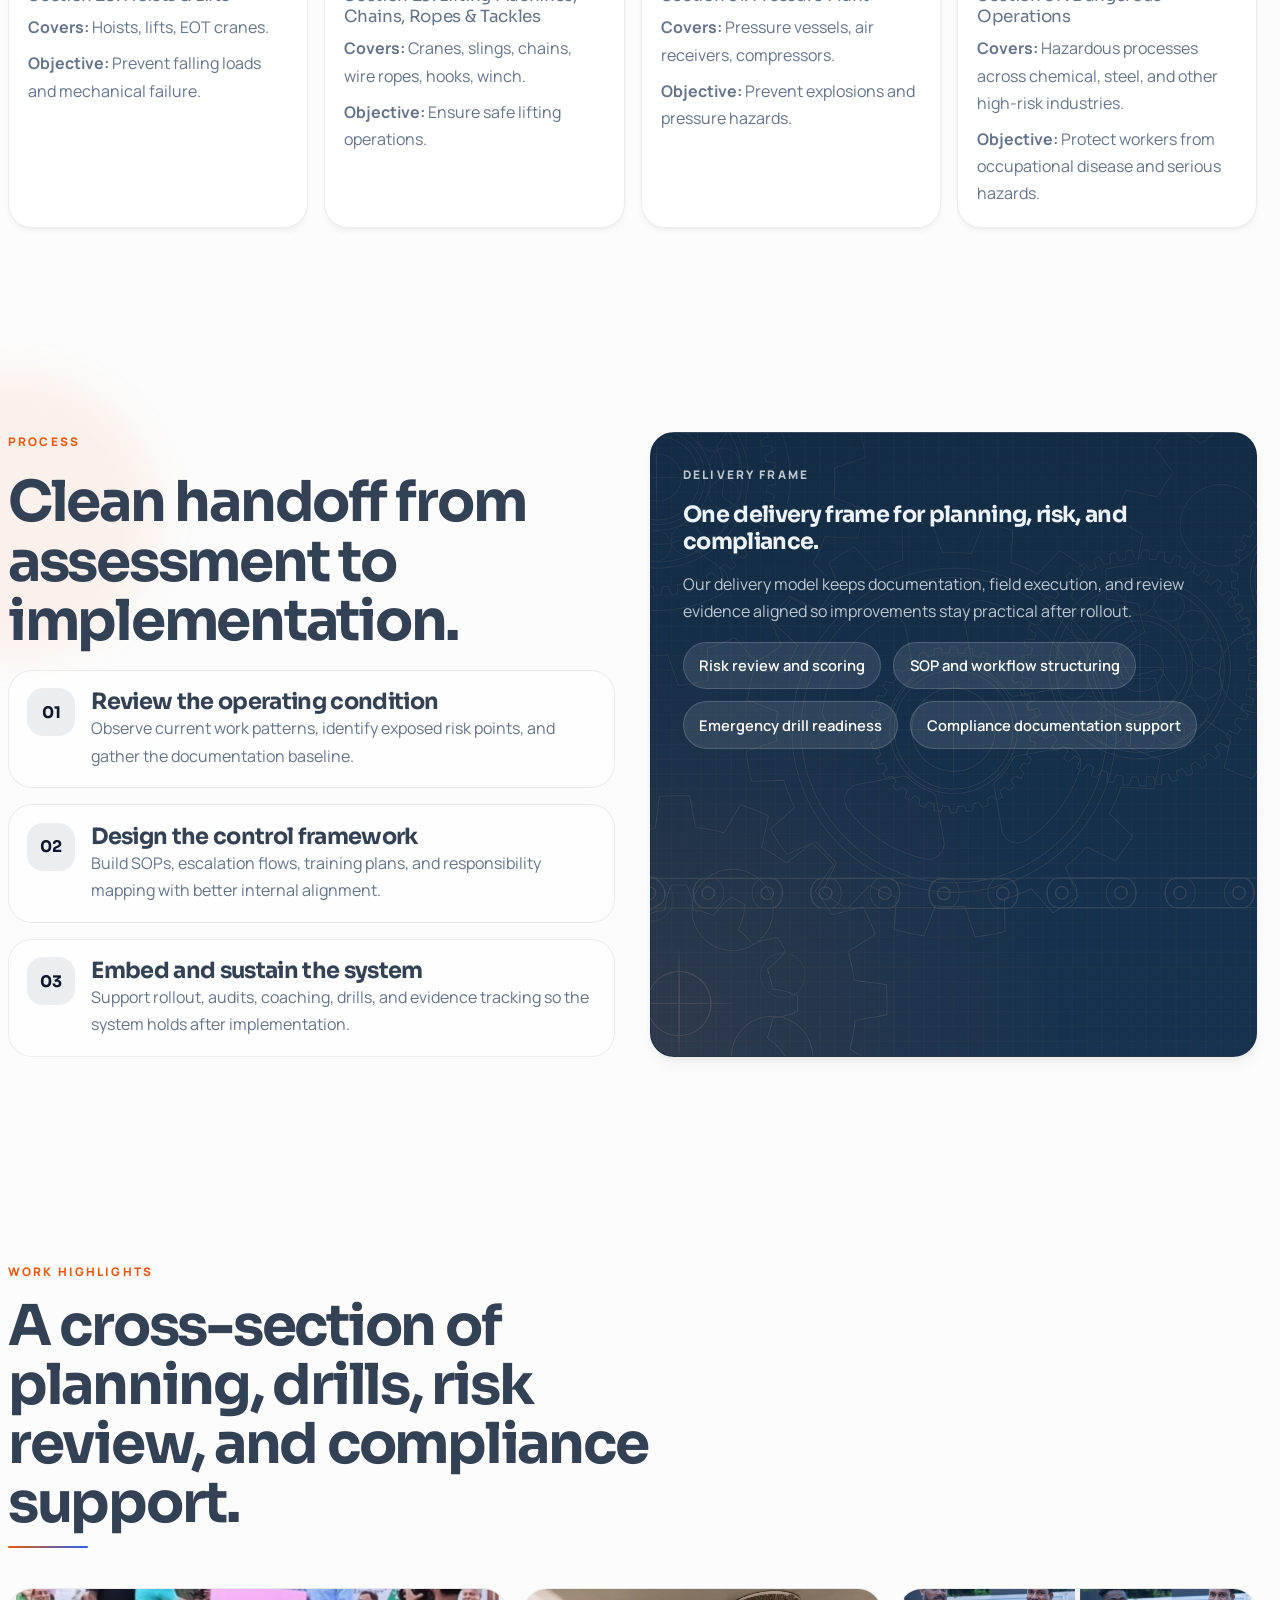
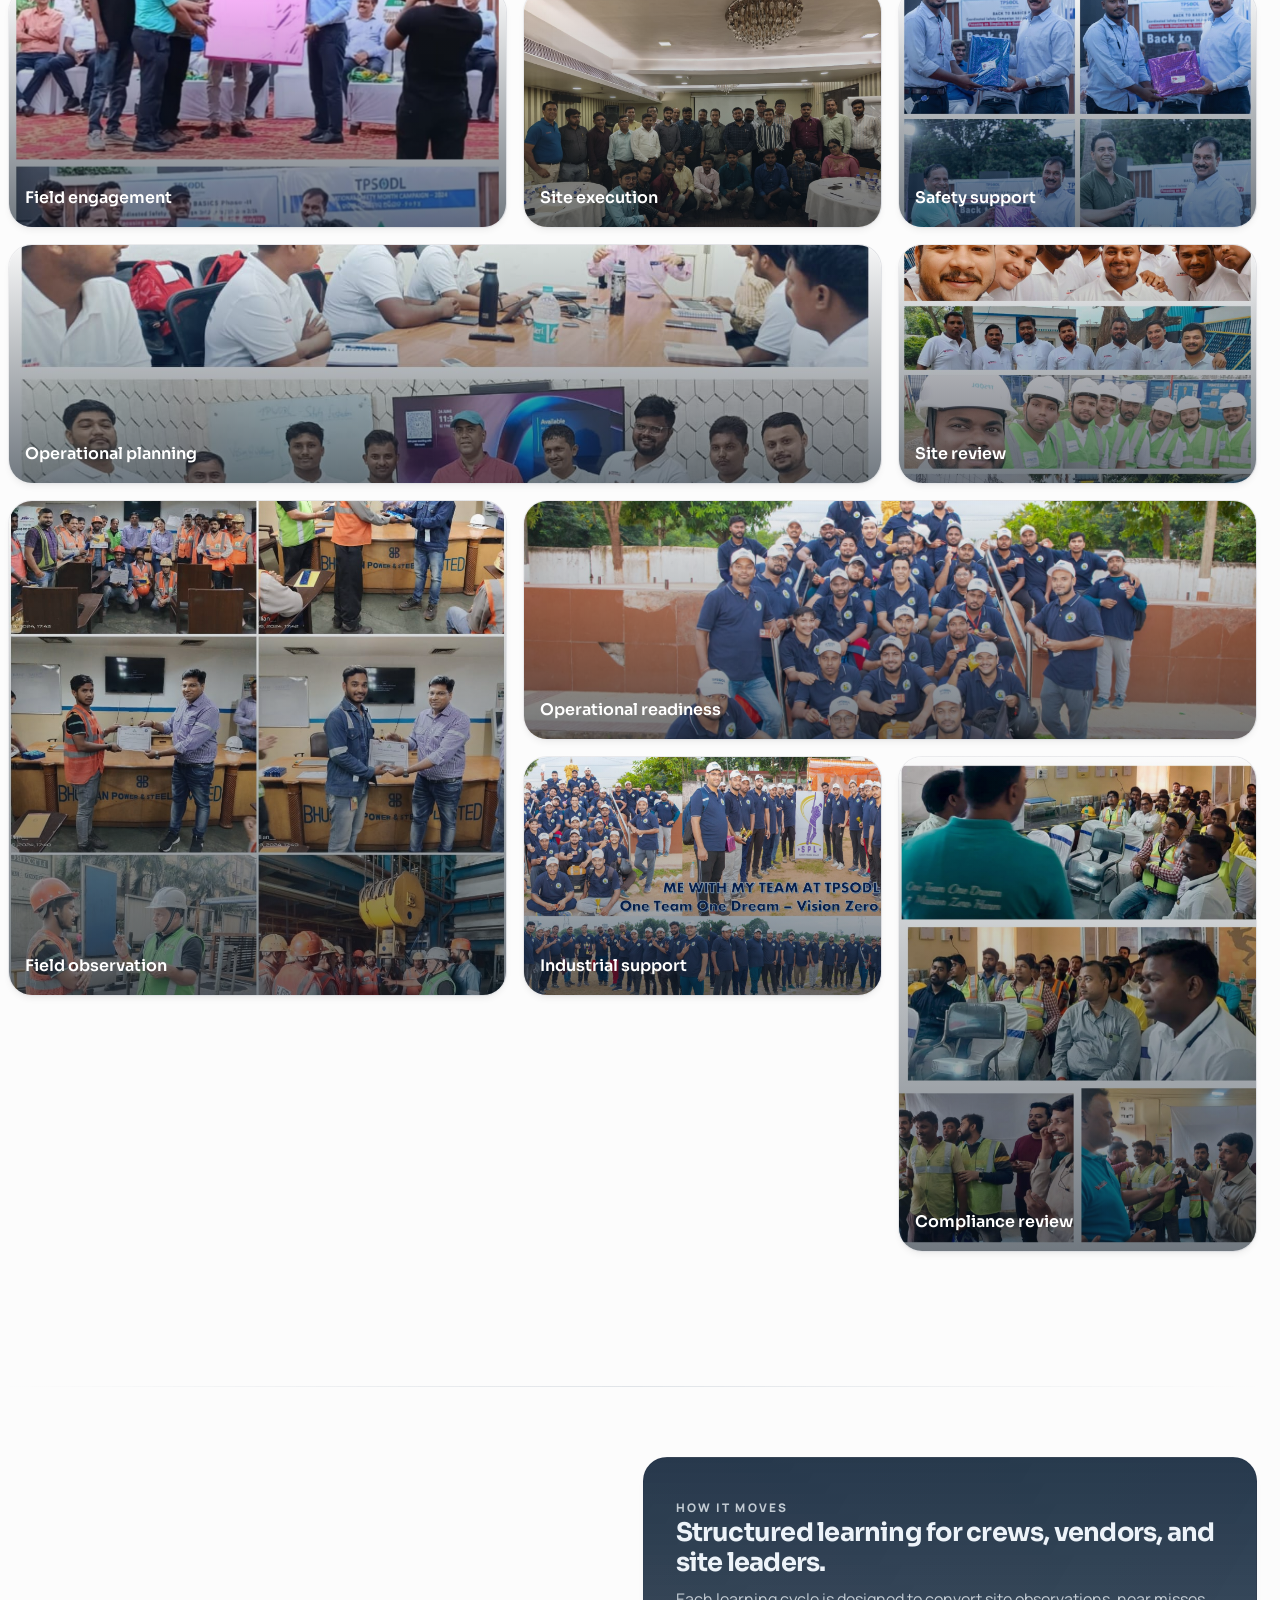
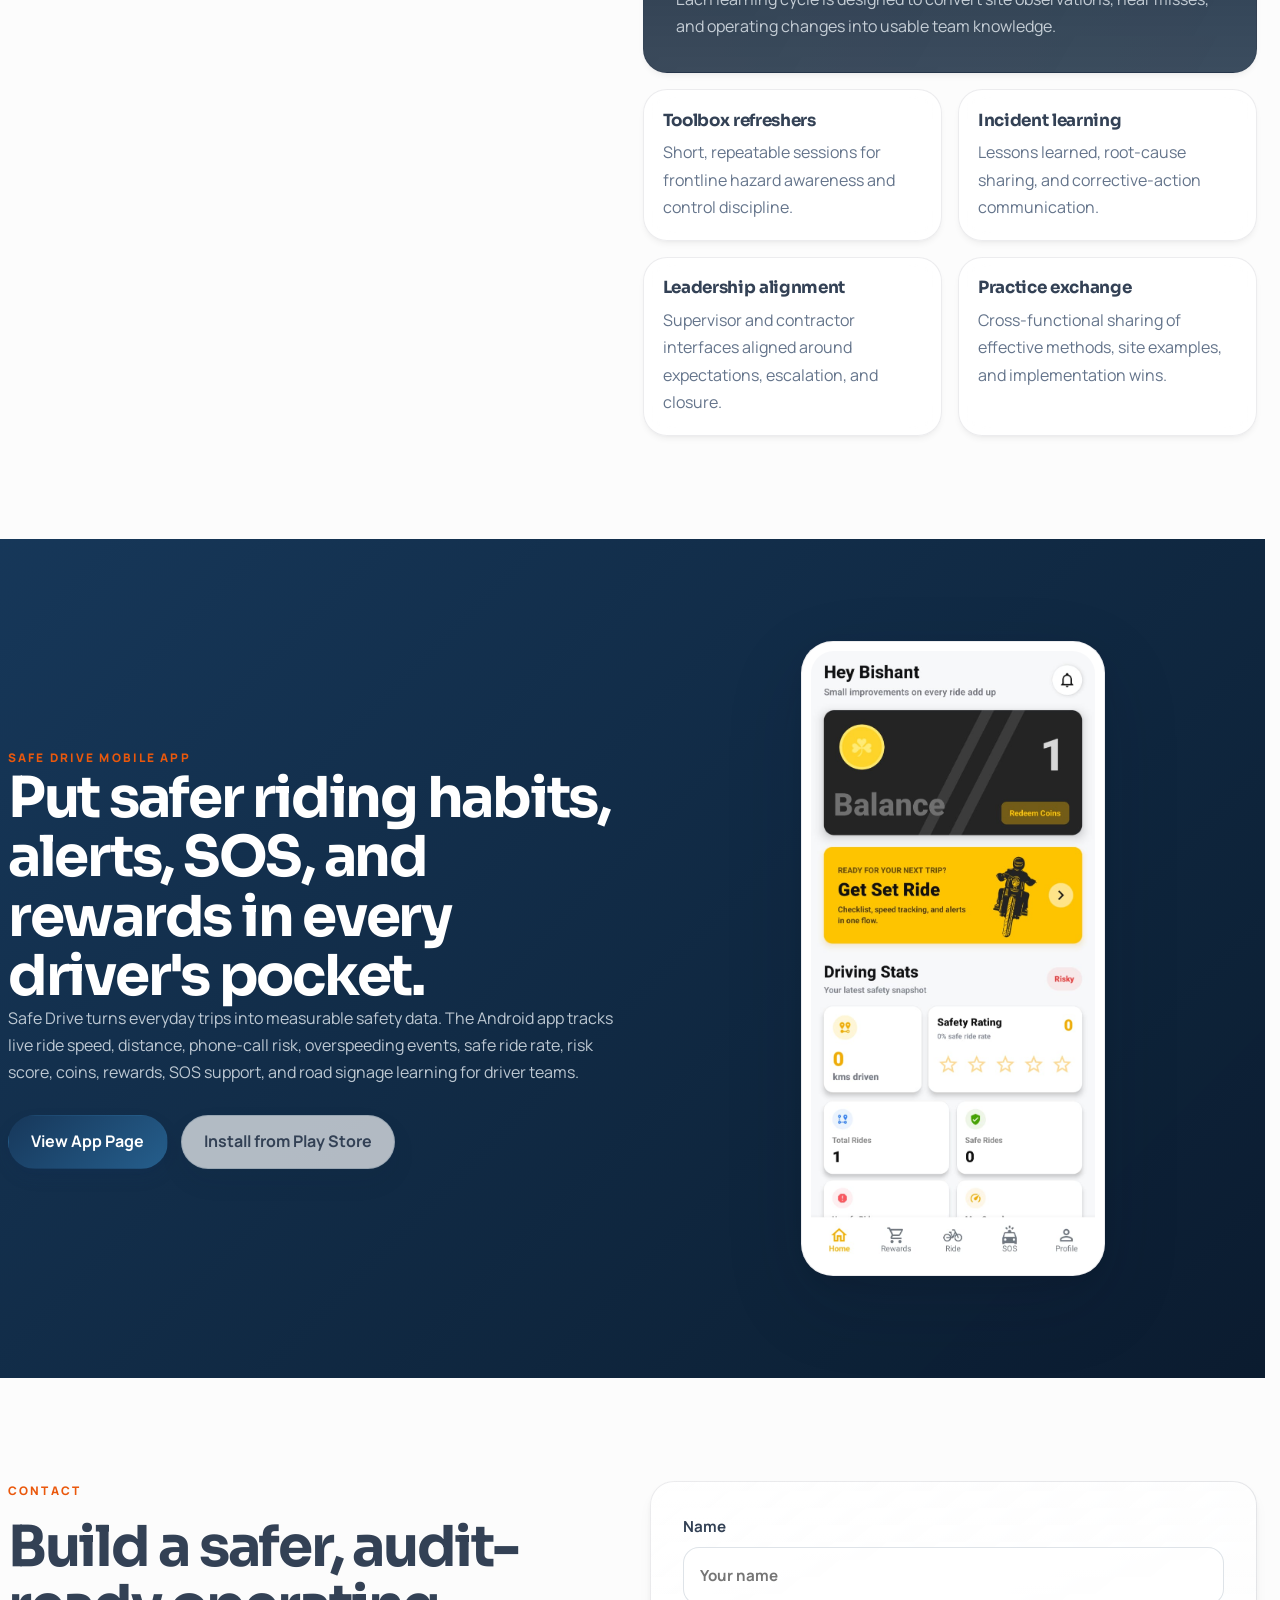
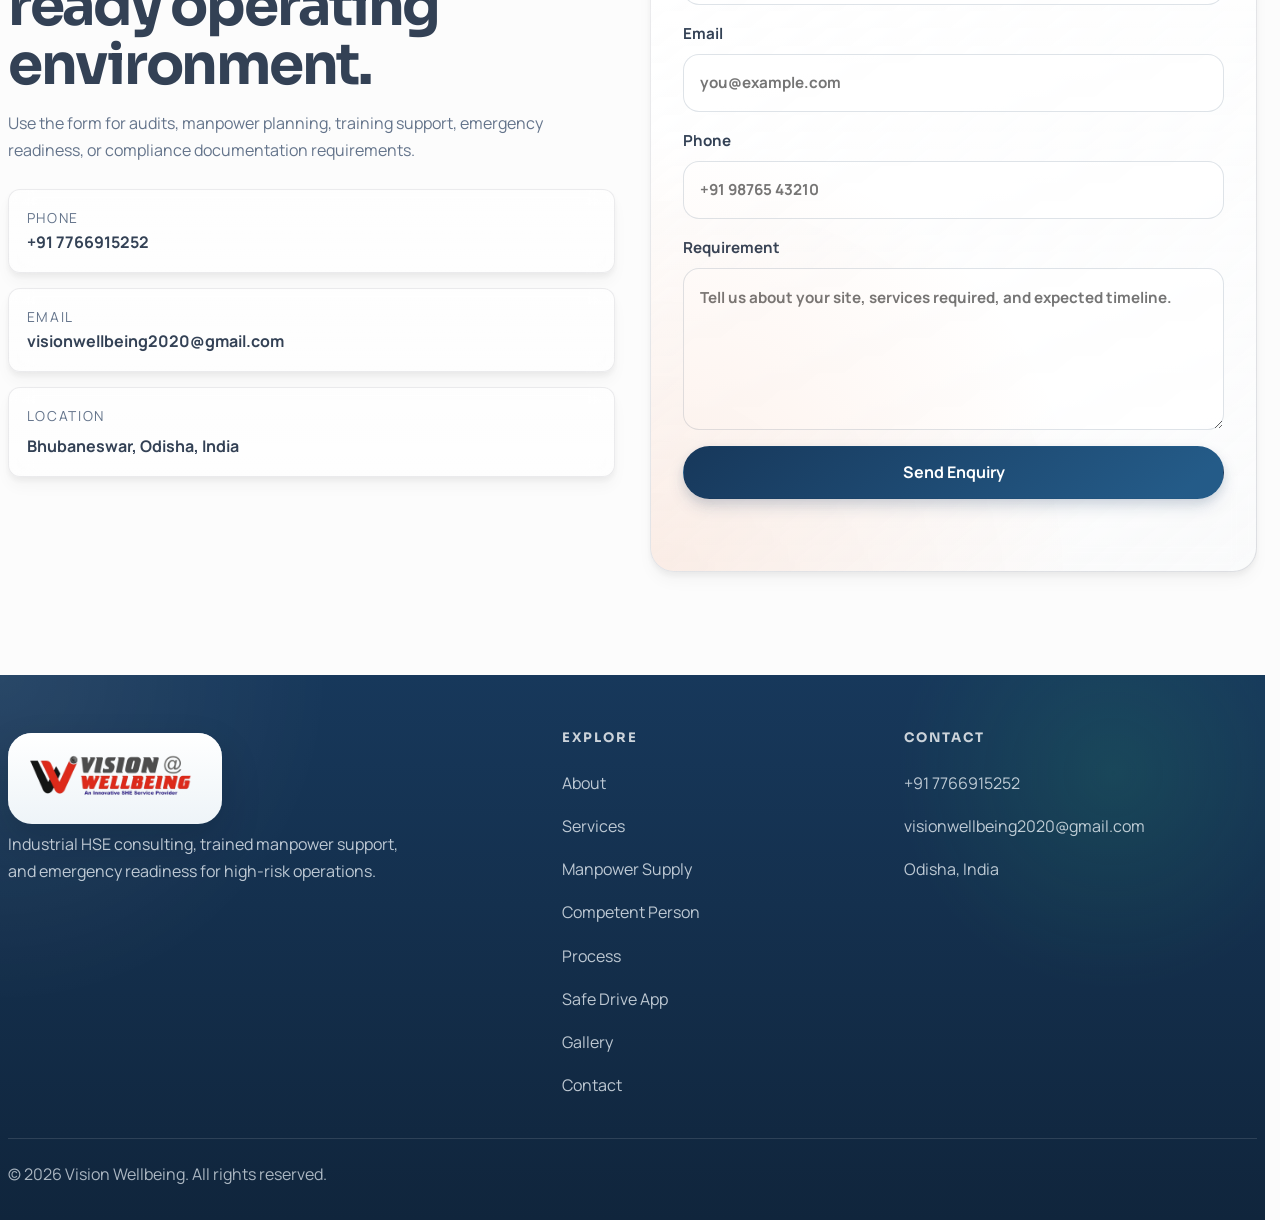
==== commit e049b56a: "Updates" ====
--- a/index.html
+++ b/index.html
@@ -979,10 +979,9 @@
               <a class="btn btn-primary" href="safe-drive.html">View App Page</a>
               <a
                 class="btn btn-secondary"
-                href="https://drive.google.com/uc?export=download&amp;id=1YH_g91ItYjjLVd2Y5SVkSc28QY6SFQeY"
-                type="application/vnd.android.package-archive"
+                href="https://play.google.com/store/apps/details?id=com.driversbehaviour"
                 rel="noopener"
-                >Download APK</a
+                >Install from Play Store</a
               >
             </div>
           </div>
